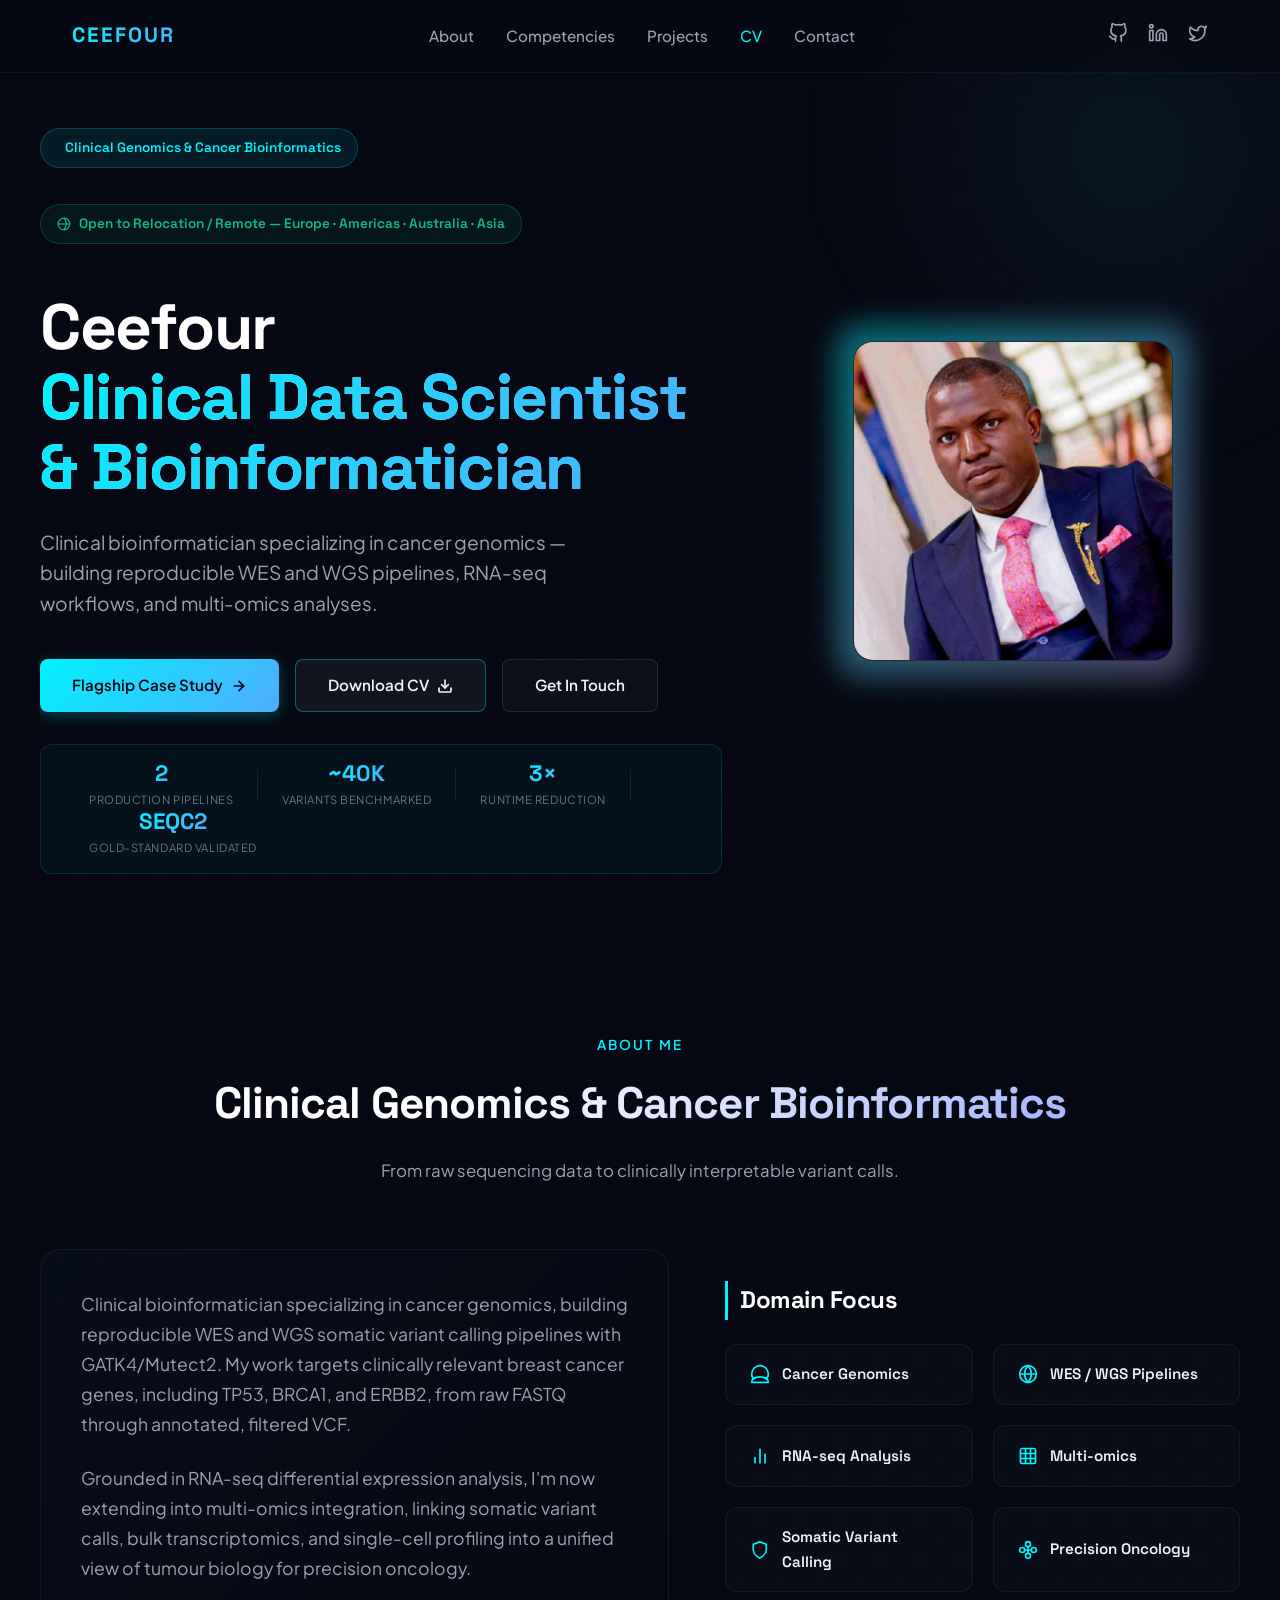
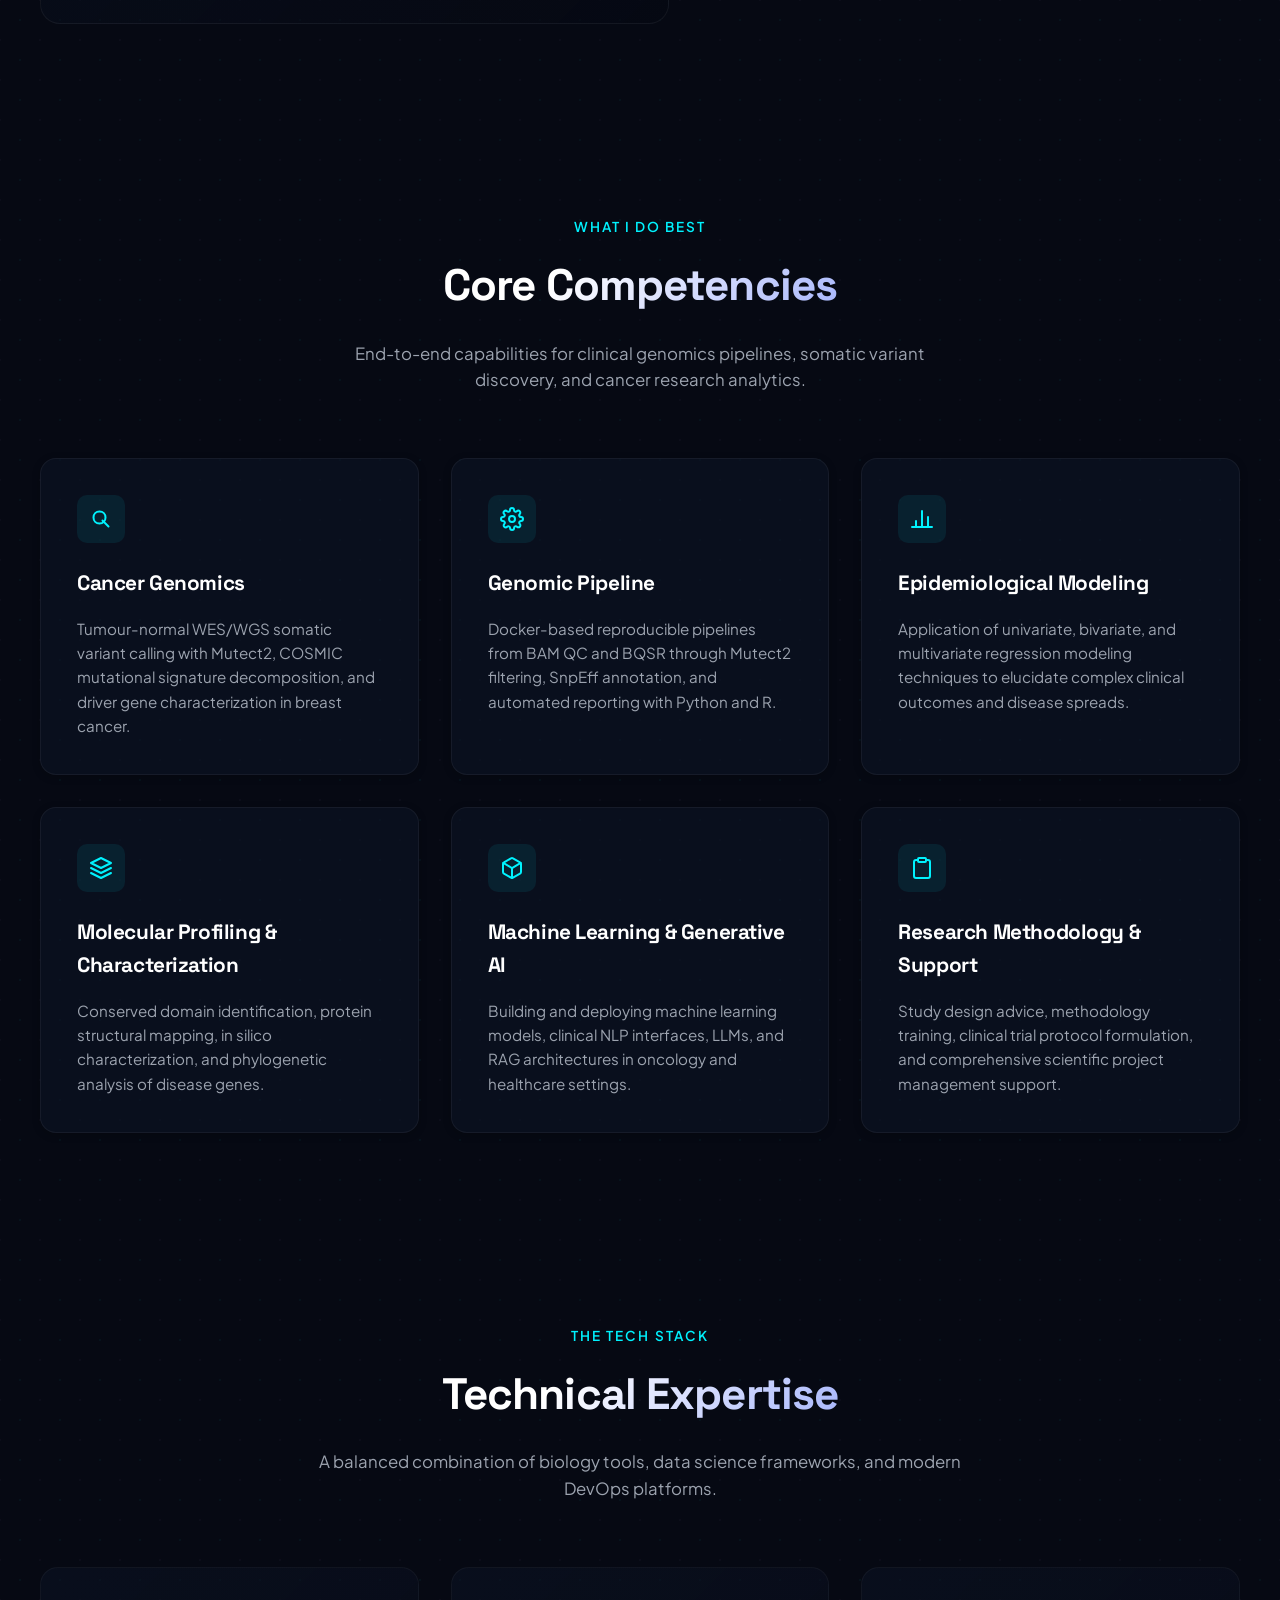
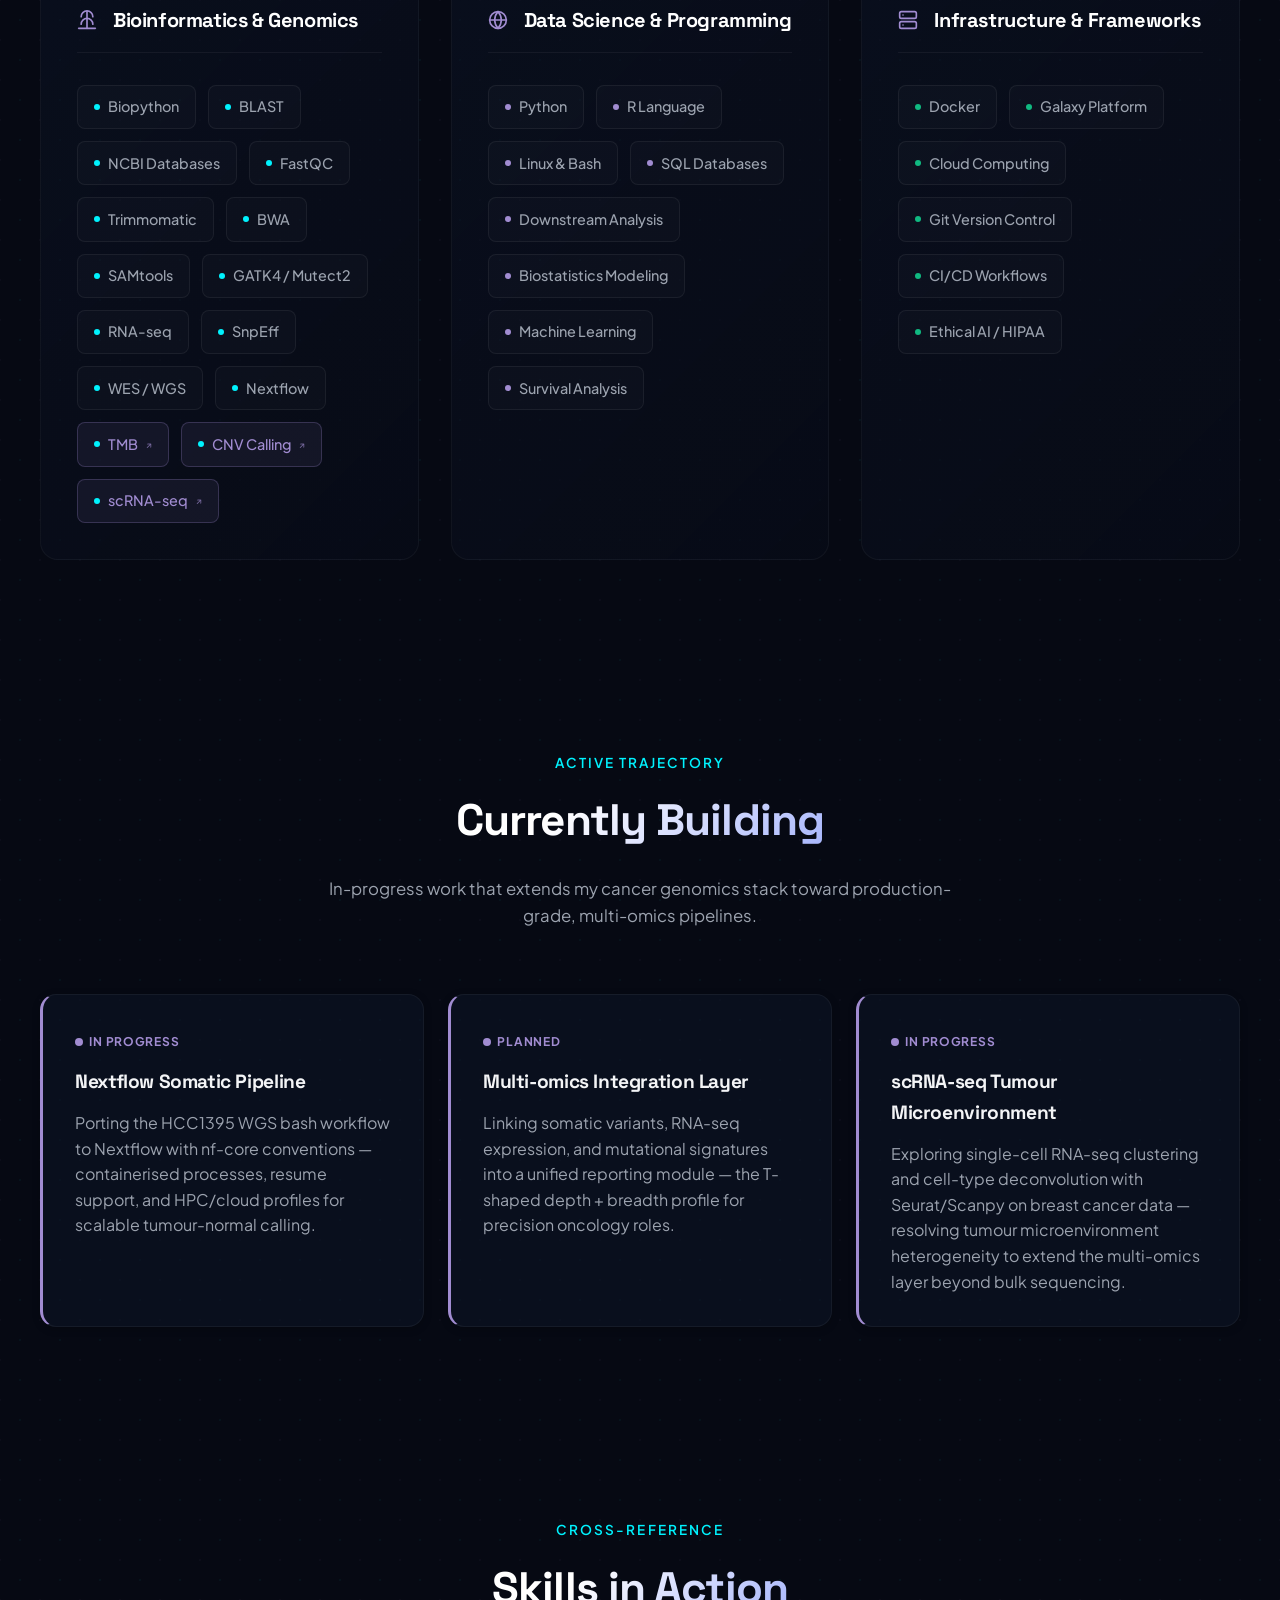
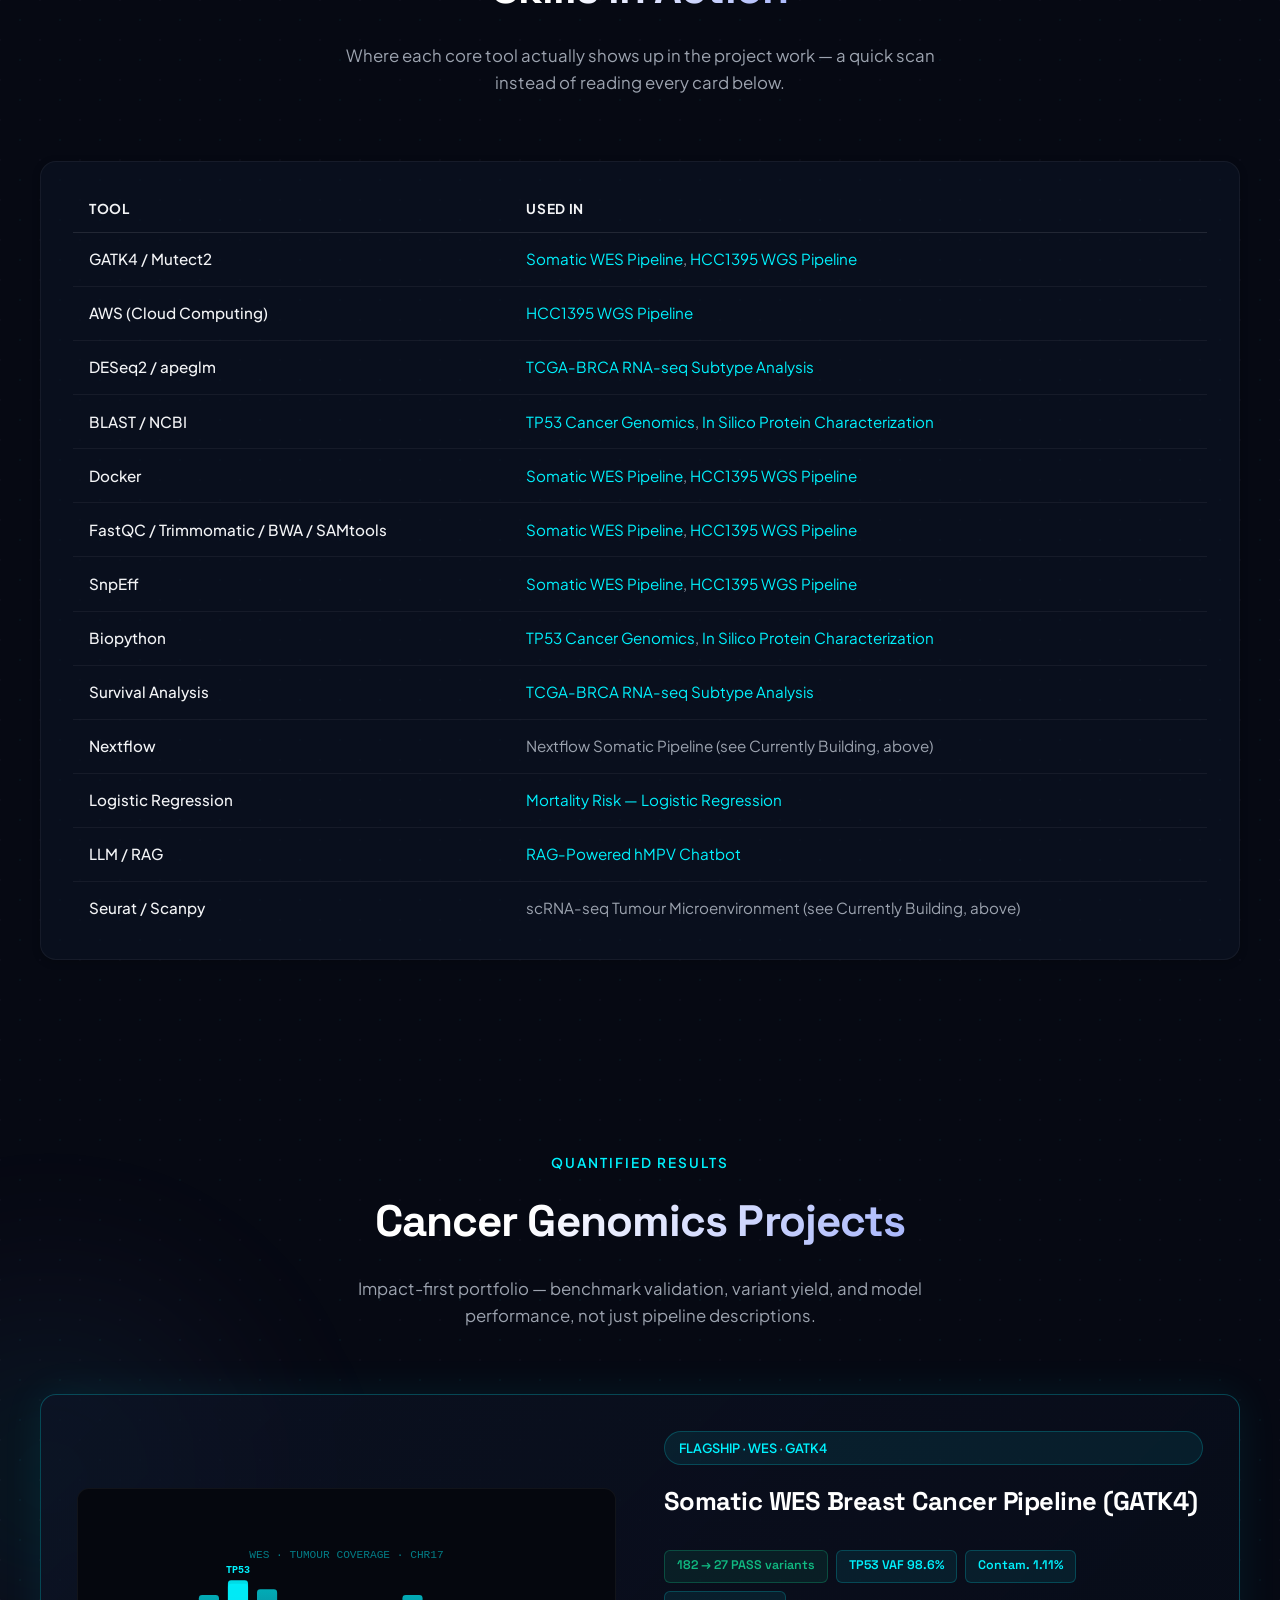
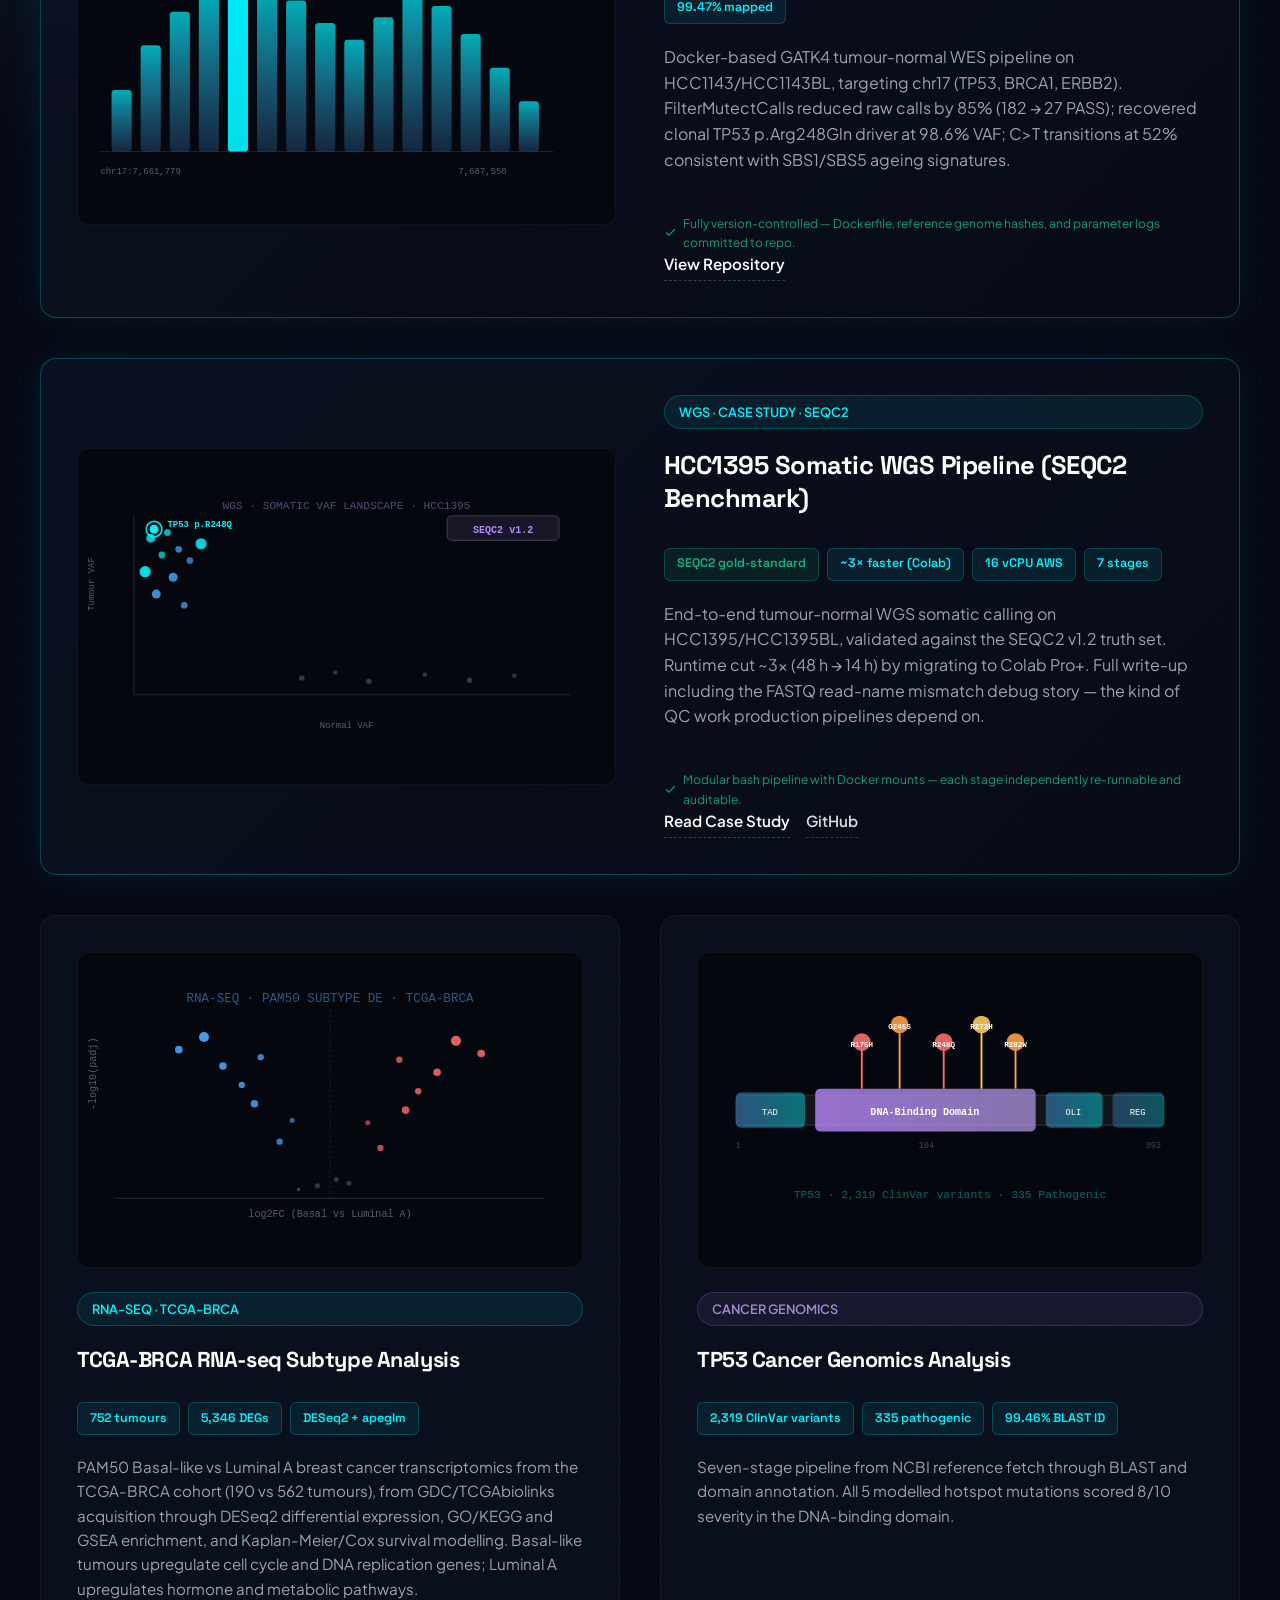
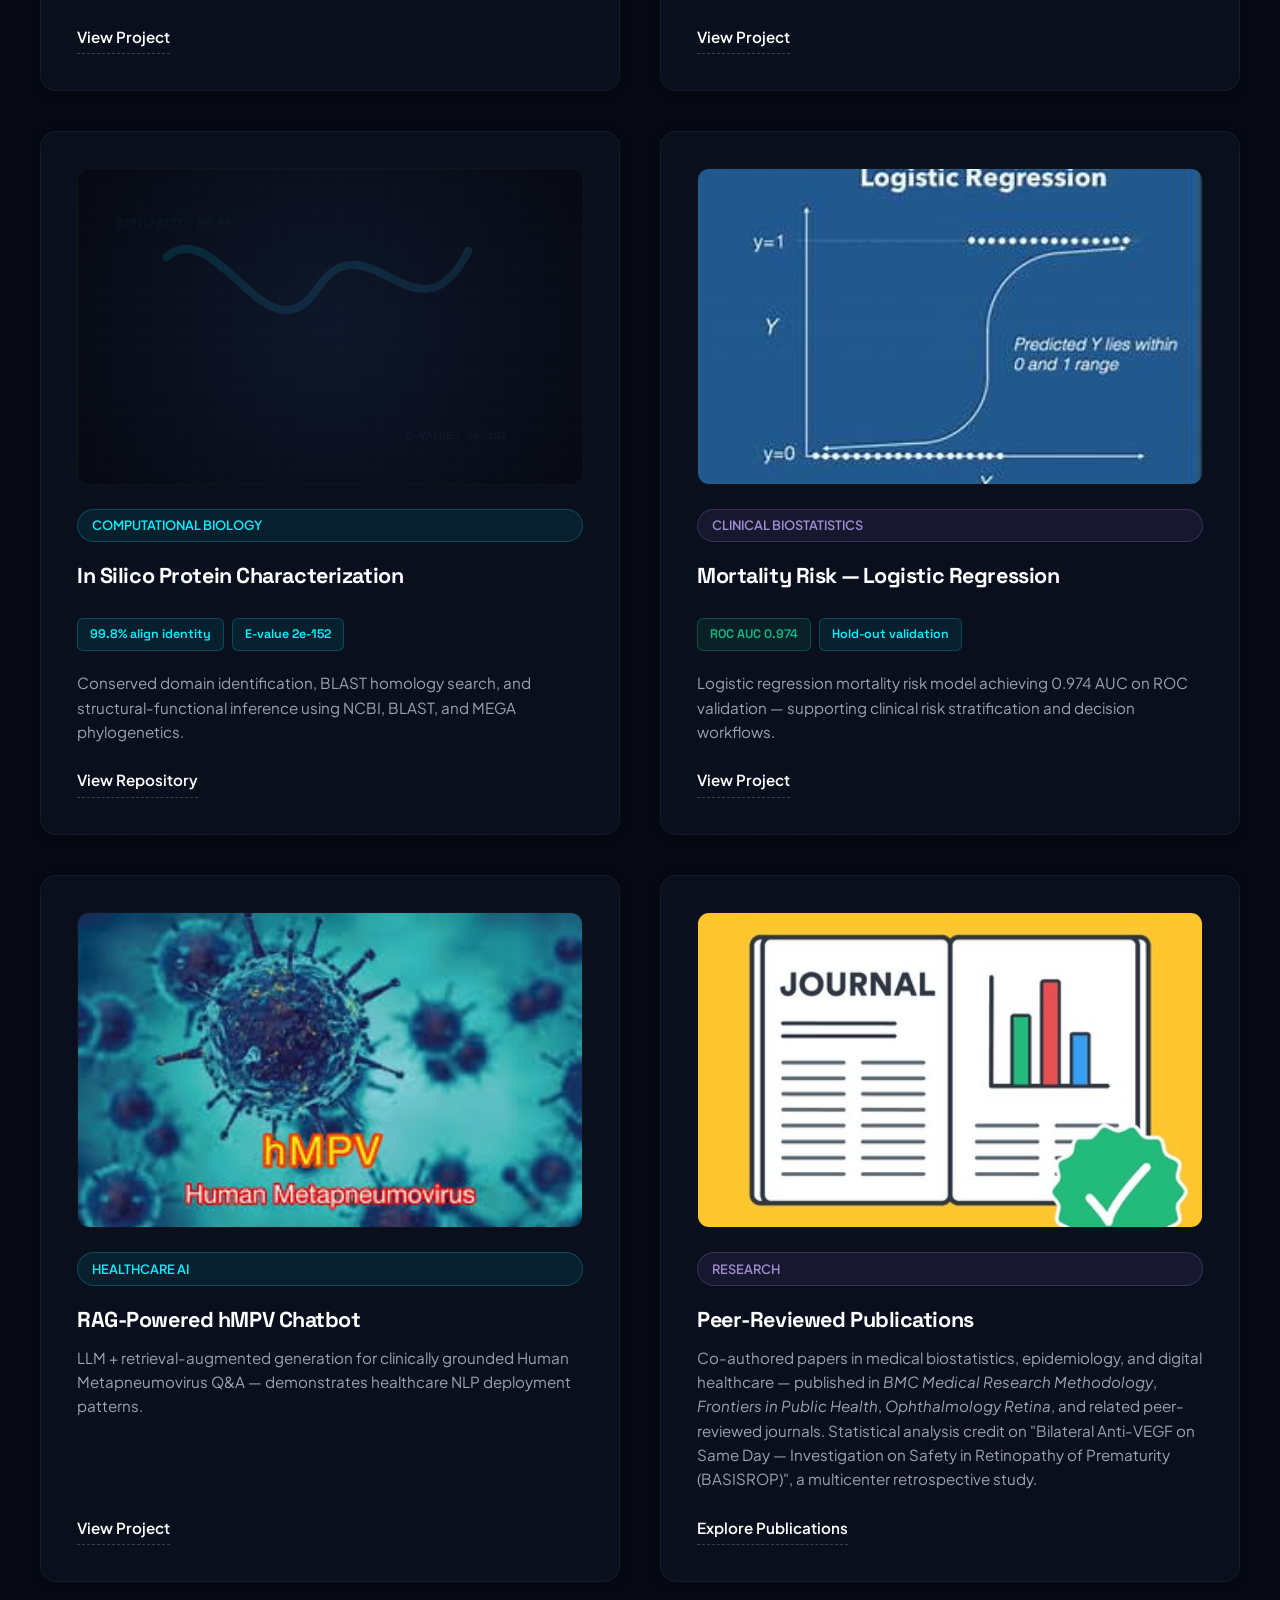
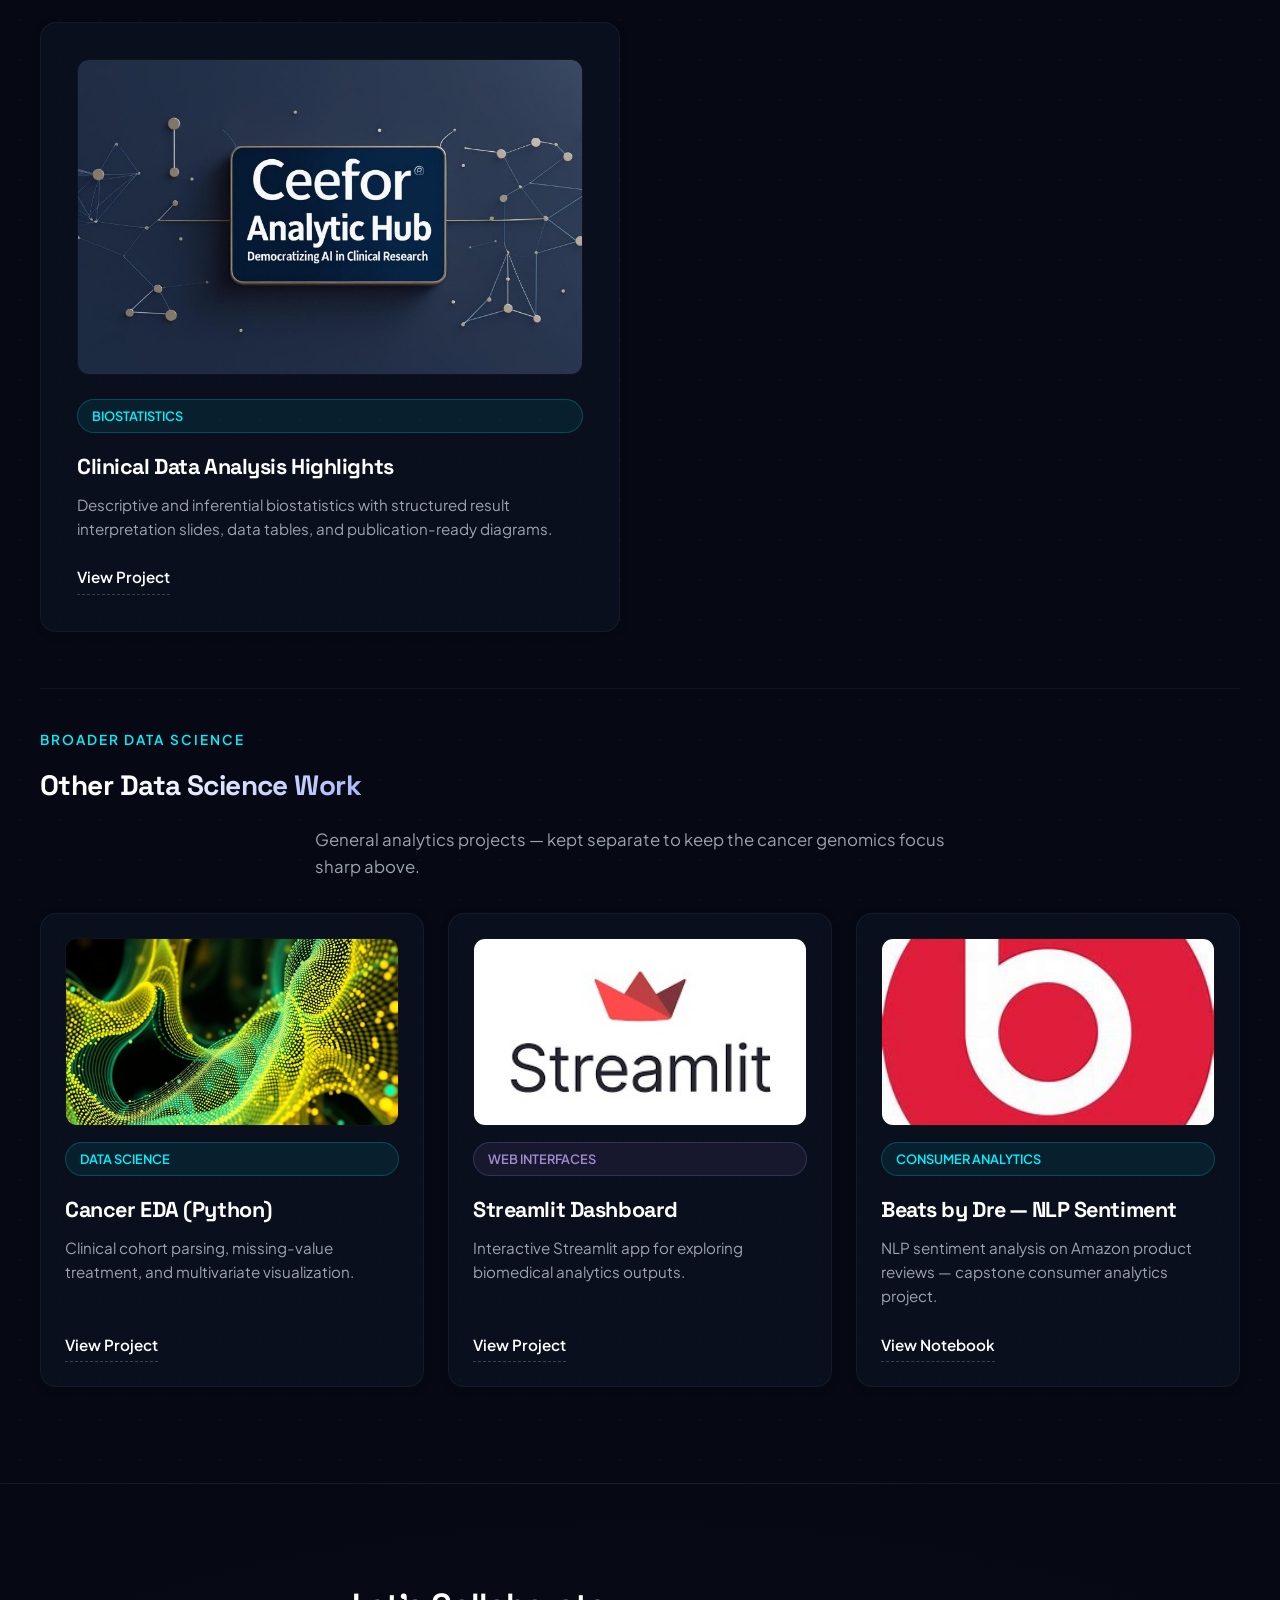
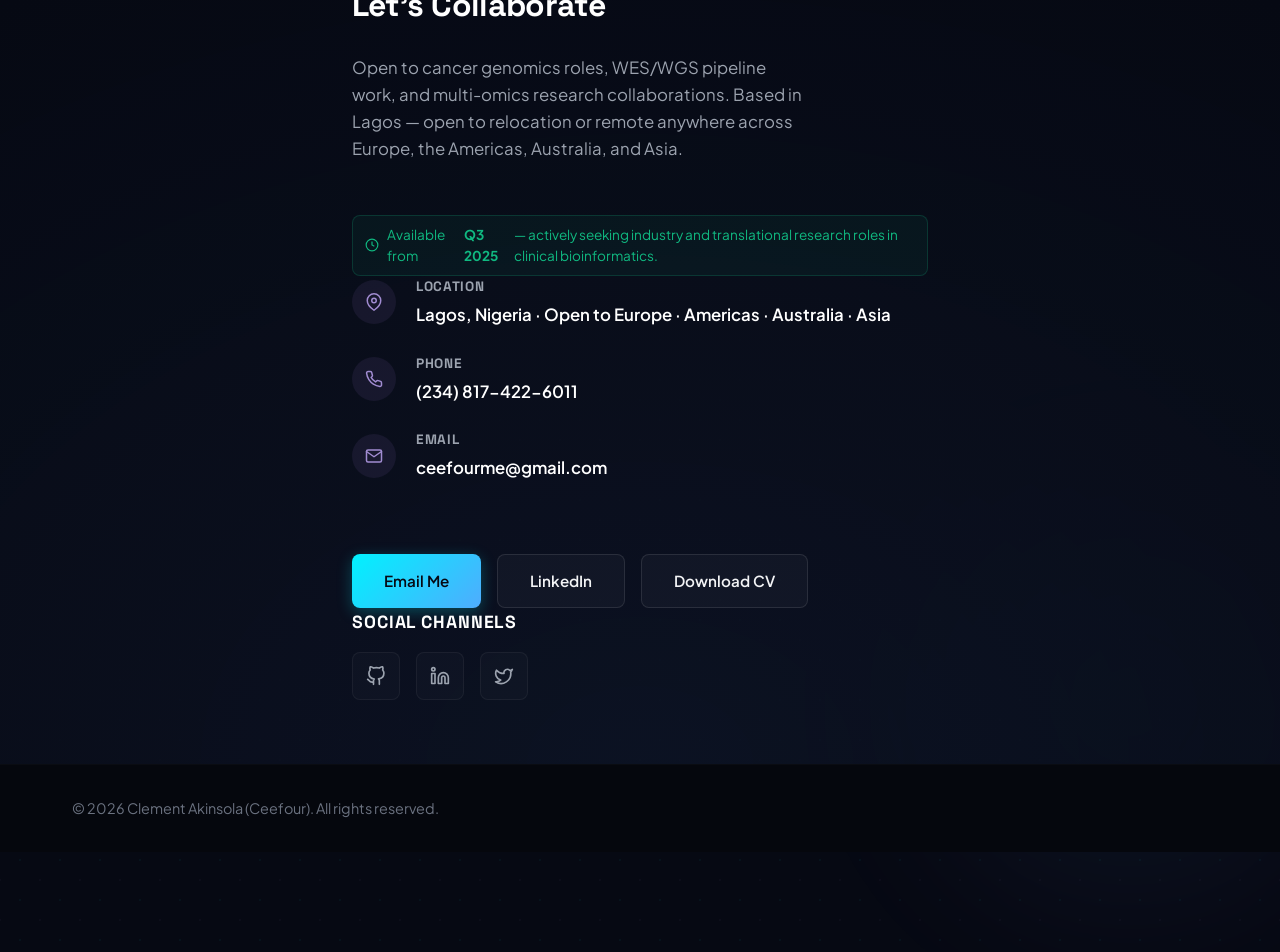
==== index.html @ 1be5f7c0 "Add TCGA-BRCA RNA-seq project, Skills in Action matrix, and refine About copy Adds the TCGA-BRCA RNA" ====
<!DOCTYPE html>
<html lang="en">

<head>
	<meta charset="utf-8" />
	<meta name="viewport" content="width=device-width, initial-scale=1.0" />
	<title>Ceefour | Clinical Data Scientist & Bioinformatician</title>
	
	<!-- SEO Best Practices -->
	<meta name="description" content="Portfolio of Ceefour, a Clinical Data Scientist and Bioinformatician specializing in cancer genomics. Reproducible WES/WGS somatic variant calling pipelines, RNA-seq analysis, and multi-omics integration for precision oncology research." />
	<meta name="keywords" content="Bioinformatics, Cancer Genomics, Clinical Genomics, WES, WGS, RNA-seq, Multi-omics, Somatic Variant Calling, GATK4, Mutect2, Breast Cancer, Precision Oncology, Python, R, Docker" />
	<meta name="author" content="Ceefour" />
	<meta name="robots" content="index, follow" />
	
	<!-- Stylesheets -->
	<link rel="stylesheet" href="assets/css/modern-theme.css" />
</head>

<body>
	<!-- Decorative Glowing Background Blobs -->
	<div class="glowing-blob blob-1" id="blob-decor-1"></div>
	<div class="glowing-blob blob-2" id="blob-decor-2"></div>
	<div class="glowing-blob blob-3" id="blob-decor-3"></div>

	<!-- Sticky Header & Nav -->
	<header id="main-header">
		<div class="container nav-container">
			<a href="#hero" class="logo-text" id="brand-logo">CEEFOUR</a>
			
			<nav>
				<ul class="nav-links" id="navigation-menu">
					<li><a href="#about" id="nav-link-about">About</a></li>
					<li><a href="#competencies" id="nav-link-competencies">Competencies</a></li>
					<li><a href="#projects" id="nav-link-projects">Projects</a></li>
					<li><a href="cv.html" class="nav-cv-link" id="nav-link-cv">CV</a></li>
					<li><a href="#contact" id="nav-link-contact">Contact</a></li>
				</ul>
			</nav>

			<div class="nav-socials" id="header-socials">
				<a href="https://github.com/Ceefour18" target="_blank" rel="noopener" aria-label="GitHub Profile" id="social-github-hdr">
					<svg width="20" height="20" viewBox="0 0 24 24" fill="none" stroke="currentColor" stroke-width="2" stroke-linecap="round" stroke-linejoin="round"><path d="M9 19c-5 1.5-5-2.5-7-3m14 6v-3.87a3.37 3.37 0 0 0-.94-2.61c3.14-.35 6.44-1.54 6.44-7A5.44 5.44 0 0 0 20 4.77 5.07 5.07 0 0 0 19.91 1S18.73.65 16 2.48a13.38 13.38 0 0 0-7 0C6.27.65 5.09 1 5.09 1A5.07 5.07 0 0 0 5 4.77a5.44 5.44 0 0 0-1.5 3.78c0 5.42 3.3 6.61 6.44 7A3.37 3.37 0 0 0 9 18.13V22"></path></svg>
				</a>
				<a href="https://www.linkedin.com/in/clement-akinsola/" target="_blank" rel="noopener" aria-label="LinkedIn Profile" id="social-linkedin-hdr">
					<svg width="20" height="20" viewBox="0 0 24 24" fill="none" stroke="currentColor" stroke-width="2" stroke-linecap="round" stroke-linejoin="round"><path d="M16 8a6 6 0 0 1 6 6v7h-4v-7a2 2 0 0 0-2-2 2 2 0 0 0-2 2v7h-4v-7a6 6 0 0 1 6-6z"></path><rect x="2" y="9" width="4" height="12"></rect><circle cx="4" cy="4" r="2"></circle></svg>
				</a>
				<a href="https://x.com/ceefourme" target="_blank" rel="noopener" aria-label="Twitter Profile" id="social-twitter-hdr">
					<svg width="20" height="20" viewBox="0 0 24 24" fill="none" stroke="currentColor" stroke-width="2" stroke-linecap="round" stroke-linejoin="round"><path d="M22 4s-.7 2.1-2 3.4c1.6 10-9.4 17.3-18 11.6 2.2.1 4.4-.6 6-2C3 15.5.5 9.6 3 5c2.2 2.6 5.6 4.1 9 4-.9-4.2 4-6.6 7-3.8 1.1 0 3-1.2 3-1.2z"></path></svg>
				</a>
			</div>
			
			<button class="mobile-nav-toggle" id="mobile-menu-btn" aria-label="Toggle Navigation Menu">
				<svg width="24" height="24" viewBox="0 0 24 24" fill="none" stroke="currentColor" stroke-width="2" stroke-linecap="round" stroke-linejoin="round"><line x1="3" y1="12" x2="21" y2="12"></line><line x1="3" y1="6" x2="21" y2="6"></line><line x1="3" y1="18" x2="21" y2="18"></line></svg>
			</button>
		</div>
	</header>

	<!-- Main Container -->
	<main>
		<!-- Hero Section -->
		<section id="hero" class="container">
			<div class="hero-wrapper">
				<div class="hero-content">
					<div class="hero-badges">
						<div class="hero-badge" id="hero-status-badge">
							<span class="pulse-dot"></span>
							Clinical Genomics &amp; Cancer Bioinformatics
						</div>
						<div class="hero-badge relocation-badge" id="hero-relocation-badge">
							<svg width="14" height="14" viewBox="0 0 24 24" fill="none" stroke="currentColor" stroke-width="2"><circle cx="12" cy="12" r="10"></circle><path d="M2 12h20"></path><path d="M12 2a15.3 15.3 0 0 1 4 10 15.3 15.3 0 0 1-4 10 15.3 15.3 15.3 0 0 1-4-10 15.3 15.3 0 0 1 4-10z"></path></svg>
							Open to Relocation / Remote — Europe · Americas · Australia · Asia
						</div>
					</div>
					<h1 class="hero-title" id="main-portfolio-title">
						Ceefour
						<span>Clinical Data Scientist & Bioinformatician</span>
					</h1>
					<p class="hero-desc" id="hero-tagline">
						Clinical bioinformatician specializing in cancer genomics — building reproducible WES and WGS pipelines, RNA-seq workflows, and multi-omics analyses.
					</p>
					<div class="hero-actions" id="hero-cta-buttons">
						<a href="case-study-hcc1395.html" class="btn btn-primary" id="btn-view-work">
							Flagship Case Study
							<svg width="16" height="16" viewBox="0 0 24 24" fill="none" stroke="currentColor" stroke-width="2.5" stroke-linecap="round" stroke-linejoin="round"><line x1="5" y1="12" x2="19" y2="12"></line><polyline points="12 5 19 12 12 19"></polyline></svg>
						</a>
						<a href="cv.html" class="btn btn-cv" id="btn-download-cv" target="_blank" rel="noopener">
							Download CV
							<svg width="16" height="16" viewBox="0 0 24 24" fill="none" stroke="currentColor" stroke-width="2.5" stroke-linecap="round" stroke-linejoin="round"><path d="M21 15v4a2 2 0 0 1-2 2H5a2 2 0 0 1-2-2v-4"></path><polyline points="7 10 12 15 17 10"></polyline><line x1="12" y1="15" x2="12" y2="3"></line></svg>
						</a>
						<a href="#contact" class="btn btn-secondary" id="btn-get-touch">Get In Touch</a>
					</div>

					<!-- Stats Bar -->
					<div class="hero-stats-bar" id="hero-stats-bar">
						<div class="hero-stat">
							<span class="hero-stat-value">2</span>
							<span class="hero-stat-label">Production Pipelines</span>
						</div>
						<div class="hero-stat-divider"></div>
						<div class="hero-stat">
							<span class="hero-stat-value">~40K</span>
							<span class="hero-stat-label">Variants Benchmarked</span>
						</div>
						<div class="hero-stat-divider"></div>
						<div class="hero-stat">
							<span class="hero-stat-value">3×</span>
							<span class="hero-stat-label">Runtime Reduction</span>
						</div>
						<div class="hero-stat-divider"></div>
						<div class="hero-stat">
							<span class="hero-stat-value">SEQC2</span>
							<span class="hero-stat-label">Gold-Standard Validated</span>
						</div>
					</div>
				</div>
				
				<div class="hero-visual" id="hero-avatar-area">
					<div class="profile-container">
						<div class="profile-glow" id="avatar-backdrop-glow"></div>
						<div class="profile-card" id="avatar-card">
							<!-- Profile image -->
							<img src="images/Image_2.jpg" alt="Ceefour Portrait" id="profile-img" onerror="this.src='data:image/svg+xml;utf8,<svg xmlns=\'http://www.w3.org/2000/svg\' viewBox=\'0 0 100 100\' fill=\'%230f172a\'><rect width=\'100\' height=\'100\'/><circle cx=\'50\' cy=\'40\' r=\'20\' fill=\'%2338bdf8\'/><path d=\'M20,80 Q50,55 80,80\' fill=\'%2338bdf8\'/></svg>'" />
						</div>
					</div>
				</div>
			</div>
		</section>

		<!-- About & Domain Focus Section -->
		<section id="about" class="section container">
			<div class="section-header" id="about-section-header">
				<span class="section-subtitle">About Me</span>
				<h2 class="section-title">Clinical Genomics & Cancer Bioinformatics</h2>
				<p class="section-desc">
					From raw sequencing data to clinically interpretable variant calls.
				</p>
			</div>
			
			<div class="about-grid" id="about-details-grid">
				<div class="narrative-box" id="narrative-card">
					<p>
						Clinical bioinformatician specializing in cancer genomics, building reproducible WES and WGS somatic variant calling pipelines with GATK4/Mutect2. My work targets clinically relevant breast cancer genes, including TP53, BRCA1, and ERBB2, from raw FASTQ through annotated, filtered VCF.
					</p>
					<p>
						Grounded in RNA-seq differential expression analysis, I'm now extending into multi-omics integration, linking somatic variant calls, bulk transcriptomics, and single-cell profiling into a unified view of tumour biology for precision oncology.
					</p>
				</div>
				
				<div class="focus-box" id="domain-focus-card">
					<h3>Domain Focus</h3>
					<div class="focus-grid" id="focus-capsules-grid">
						<div class="focus-tag" id="focus-tag-1">
							<svg viewBox="0 0 24 24" fill="none" stroke="currentColor" stroke-width="2" stroke-linecap="round" stroke-linejoin="round"><path d="M4.5 16.5c-1.5 1.26-2.5 3.19-2.5 5.5h20c0-2.31-1-4.24-2.5-5.5"></path><path d="M12 2C6.5 2 2 6.5 2 12c0 2.31.79 4.45 2.1 6.17C5.7 16.5 8.65 15.5 12 15.5s6.3.99 7.9 2.67C21.21 16.45 22 14.31 22 12c0-5.5-4.5-10-10-10z"></path></svg>
							<span>Cancer Genomics</span>
						</div>
						<div class="focus-tag" id="focus-tag-2">
							<svg viewBox="0 0 24 24" fill="none" stroke="currentColor" stroke-width="2" stroke-linecap="round" stroke-linejoin="round"><circle cx="12" cy="12" r="10"></circle><path d="M12 2a14.5 14.5 0 0 0 0 20 14.5 14.5 0 0 0 0-20"></path><path d="M2 12h20"></path></svg>
							<span>WES / WGS Pipelines</span>
						</div>
						<div class="focus-tag" id="focus-tag-3">
							<svg viewBox="0 0 24 24" fill="none" stroke="currentColor" stroke-width="2" stroke-linecap="round" stroke-linejoin="round"><line x1="18" y1="20" x2="18" y2="10"></line><line x1="12" y1="20" x2="12" y2="4"></line><line x1="6" y1="20" x2="6" y2="14"></line></svg>
							<span>RNA-seq Analysis</span>
						</div>
						<div class="focus-tag" id="focus-tag-4">
							<svg viewBox="0 0 24 24" fill="none" stroke="currentColor" stroke-width="2" stroke-linecap="round" stroke-linejoin="round"><rect x="3" y="3" width="18" height="18" rx="2" ry="2"></rect><line x1="9" y1="3" x2="9" y2="21"></line><line x1="15" y1="3" x2="15" y2="21"></line><line x1="3" y1="9" x2="21" y2="9"></line><line x1="3" y1="15" x2="21" y2="15"></line></svg>
							<span>Multi-omics</span>
						</div>
						<div class="focus-tag" id="focus-tag-5">
							<svg viewBox="0 0 24 24" fill="none" stroke="currentColor" stroke-width="2" stroke-linecap="round" stroke-linejoin="round"><path d="M12 22s8-4 8-10V5l-8-3-8 3v7c0 6 8 10 8 10z"></path></svg>
							<span>Somatic Variant Calling</span>
						</div>
						<div class="focus-tag" id="focus-tag-6">
							<svg viewBox="0 0 24 24" fill="none" stroke="currentColor" stroke-width="2" stroke-linecap="round" stroke-linejoin="round"><circle cx="12" cy="5" r="3"></circle><circle cx="12" cy="19" r="3"></circle><circle cx="5" cy="12" r="3"></circle><circle cx="19" cy="12" r="3"></circle><line x1="12" y1="8" x2="12" y2="16"></line><line x1="8" y1="12" x2="16" y2="12"></line></svg>
							<span>Precision Oncology</span>
						</div>
					</div>
				</div>
			</div>
		</section>

		<!-- Core Competencies Section -->
		<section id="competencies" class="section container">
			<div class="section-header" id="competencies-header">
				<span class="section-subtitle">What I Do Best</span>
				<h2 class="section-title">Core Competencies</h2>
				<p class="section-desc">
					End-to-end capabilities for clinical genomics pipelines, somatic variant discovery, and cancer research analytics.
				</p>
			</div>

			<div class="competencies-grid" id="competencies-cards-grid">
				<!-- Competency 1 -->
				<div class="glass-card" id="comp-card-1">
					<div class="comp-icon">
						<!-- Custom DNA/Genomics icon -->
						<svg width="24" height="24" viewBox="0 0 24 24" fill="none" stroke="currentColor" stroke-width="2" stroke-linecap="round" stroke-linejoin="round"><path d="M4.5 10.5C4.5 7 7 4.5 10.5 4.5S16.5 7 16.5 10.5 14 16.5 10.5 16.5 4.5 14 4.5 10.5z"></path><path d="M13.5 13.5L19.5 19.5"></path></svg>
					</div>
					<h3 class="comp-title">Cancer Genomics</h3>
					<p class="comp-desc">Tumour-normal WES/WGS somatic variant calling with Mutect2, COSMIC mutational signature decomposition, and driver gene characterization in breast cancer.</p>
				</div>

				<!-- Competency 2 -->
				<div class="glass-card" id="comp-card-2">
					<div class="comp-icon">
						<!-- Pipeline Gears icon -->
						<svg width="24" height="24" viewBox="0 0 24 24" fill="none" stroke="currentColor" stroke-width="2" stroke-linecap="round" stroke-linejoin="round"><circle cx="12" cy="12" r="3"></circle><path d="M19.4 15a1.65 1.65 0 0 0 .33 1.82l.06.06a2 2 0 1 1-2.83 2.83l-.06-.06a1.65 1.65 0 0 0-1.82-.33 1.65 1.65 0 0 0-1 1.51V21a2 2 0 0 1-4 0v-.09A1.65 1.65 0 0 0 9 19.4a1.65 1.65 0 0 0-1.82.33l-.06.06a2 2 0 1 1-2.83-2.83l.06-.06a1.65 1.65 0 0 0 .33-1.82 1.65 1.65 0 0 0-1.51-1H3a2 2 0 0 1 0-4h.09A1.65 1.65 0 0 0 4.6 9a1.65 1.65 0 0 0-.33-1.82l-.06-.06a2 2 0 1 1 2.83-2.83l.06.06a1.65 1.65 0 0 0 1.82.33H9a1.65 1.65 0 0 0 1-1.51V3a2 2 0 0 1 4 0v.09a1.65 1.65 0 0 0 1 1.51 1.65 1.65 0 0 0 1.82-.33l.06-.06a2 2 0 1 1 2.83 2.83l-.06.06a1.65 1.65 0 0 0-.33 1.82V9a1.65 1.65 0 0 0 1.51 1H21a2 2 0 0 1 0 4h-.09a1.65 1.65 0 0 0-1.51 1z"></path></svg>
					</div>
					<h3 class="comp-title">Genomic Pipeline</h3>
					<p class="comp-desc">Docker-based reproducible pipelines from BAM QC and BQSR through Mutect2 filtering, SnpEff annotation, and automated reporting with Python and R.</p>
				</div>

				<!-- Competency 3 -->
				<div class="glass-card" id="comp-card-3">
					<div class="comp-icon">
						<!-- Trend Chart icon -->
						<svg width="24" height="24" viewBox="0 0 24 24" fill="none" stroke="currentColor" stroke-width="2" stroke-linecap="round" stroke-linejoin="round"><line x1="18" y1="20" x2="18" y2="10"></line><line x1="12" y1="20" x2="12" y2="4"></line><line x1="6" y1="20" x2="6" y2="14"></line><line x1="2" y1="20" x2="22" y2="20"></line></svg>
					</div>
					<h3 class="comp-title">Epidemiological Modeling</h3>
					<p class="comp-desc">Application of univariate, bivariate, and multivariate regression modeling techniques to elucidate complex clinical outcomes and disease spreads.</p>
				</div>

				<!-- Competency 4 -->
				<div class="glass-card" id="comp-card-4">
					<div class="comp-icon">
						<!-- Protein helix icon -->
						<svg width="24" height="24" viewBox="0 0 24 24" fill="none" stroke="currentColor" stroke-width="2" stroke-linecap="round" stroke-linejoin="round"><path d="M12 2L2 7l10 5 10-5-10-5z"></path><path d="M2 17l10 5 10-5"></path><path d="M2 12l10 5 10-5"></path></svg>
					</div>
					<h3 class="comp-title">Molecular Profiling & Characterization</h3>
					<p class="comp-desc">Conserved domain identification, protein structural mapping, in silico characterization, and phylogenetic analysis of disease genes.</p>
				</div>

				<!-- Competency 5 -->
				<div class="glass-card" id="comp-card-5">
					<div class="comp-icon">
						<!-- AI Brain icon -->
						<svg width="24" height="24" viewBox="0 0 24 24" fill="none" stroke="currentColor" stroke-width="2" stroke-linecap="round" stroke-linejoin="round"><path d="M21 16V8a2 2 0 0 0-1-1.73l-7-4a2 2 0 0 0-2 0l-7 4A2 2 0 0 0 3 8v8a2 2 0 0 0 1 1.73l7 4a2 2 0 0 0 2 0l7-4A2 2 0 0 0 21 16z"></path><polyline points="3.27 6.96 12 12.01 20.73 6.96"></polyline><line x1="12" y1="22.08" x2="12" y2="12"></line></svg>
					</div>
					<h3 class="comp-title">Machine Learning & Generative AI</h3>
					<p class="comp-desc">Building and deploying machine learning models, clinical NLP interfaces, LLMs, and RAG architectures in oncology and healthcare settings.</p>
				</div>

				<!-- Competency 6 -->
				<div class="glass-card" id="comp-card-6">
					<div class="comp-icon">
						<!-- Clipboard Checklist icon -->
						<svg width="24" height="24" viewBox="0 0 24 24" fill="none" stroke="currentColor" stroke-width="2" stroke-linecap="round" stroke-linejoin="round"><path d="M16 4h2a2 2 0 0 1 2 2v14a2 2 0 0 1-2 2H6a2 2 0 0 1-2-2V6a2 2 0 0 1 2-2h2"></path><rect x="8" y="2" width="8" height="4" rx="1" ry="1"></rect></svg>
					</div>
					<h3 class="comp-title">Research Methodology & Support</h3>
					<p class="comp-desc">Study design advice, methodology training, clinical trial protocol formulation, and comprehensive scientific project management support.</p>
				</div>
			</div>
		</section>

		<!-- Technical Expertise Dashboard -->
		<section id="expertise" class="section container">
			<div class="section-header" id="expertise-header">
				<span class="section-subtitle">The Tech Stack</span>
				<h2 class="section-title">Technical Expertise</h2>
				<p class="section-desc">
					A balanced combination of biology tools, data science frameworks, and modern DevOps platforms.
				</p>
			</div>

			<div class="expertise-dashboard" id="tech-dashboard-grid">
				<!-- Panel 1: Bioinformatics -->
				<div class="exp-panel" id="panel-bioinformatics">
					<div class="panel-header">
						<span class="panel-icon">
							<svg width="20" height="20" viewBox="0 0 24 24" fill="none" stroke="currentColor" stroke-width="2" stroke-linecap="round" stroke-linejoin="round"><path d="M2 22h20"></path><path d="M12 2v20"></path><path d="M19 17a7 7 0 0 0-14 0"></path><path d="M19 8a7 7 0 0 0-14 0"></path></svg>
						</span>
						<h3 class="panel-title">Bioinformatics & Genomics</h3>
					</div>
					<div class="skills-badge-container" id="badges-bioinformatics">
						<span class="skill-badge" id="skill-biopython">Biopython</span>
						<span class="skill-badge" id="skill-blast">BLAST</span>
						<span class="skill-badge" id="skill-ncbi">NCBI Databases</span>
						<span class="skill-badge" id="skill-fastqc">FastQC</span>
						<span class="skill-badge" id="skill-trimmomatic">Trimmomatic</span>
						<span class="skill-badge" id="skill-bwa">BWA</span>
						<span class="skill-badge" id="skill-samtools">SAMtools</span>
						<span class="skill-badge" id="skill-gatk">GATK4 / Mutect2</span>
						<span class="skill-badge" id="skill-rnaseq">RNA-seq</span>
						<span class="skill-badge" id="skill-snpeff">SnpEff</span>
						<span class="skill-badge" id="skill-wes">WES / WGS</span>
						<span class="skill-badge" id="skill-nextflow">Nextflow</span>
						<span class="skill-badge learning-badge" id="skill-tmb">TMB</span>
						<span class="skill-badge learning-badge" id="skill-cnv">CNV Calling</span>
						<span class="skill-badge learning-badge" id="skill-scrnaseq">scRNA-seq</span>
					</div>
				</div>

				<!-- Panel 2: Data Science & Stats -->
				<div class="exp-panel" id="panel-datascience">
					<div class="panel-header">
						<span class="panel-icon">
							<svg width="20" height="20" viewBox="0 0 24 24" fill="none" stroke="currentColor" stroke-width="2" stroke-linecap="round" stroke-linejoin="round"><circle cx="12" cy="12" r="10"></circle><line x1="2" y1="12" x2="22" y2="12"></line><path d="M12 2a15.3 15.3 0 0 1 4 10 15.3 15.3 0 0 1-4 10 15.3 15.3 0 0 1-4-10 15.3 15.3 0 0 1 4-10z"></path></svg>
						</span>
						<h3 class="panel-title">Data Science & Programming</h3>
					</div>
					<div class="skills-badge-container" id="badges-datascience">
						<span class="skill-badge" id="skill-python">Python</span>
						<span class="skill-badge" id="skill-r">R Language</span>
						<span class="skill-badge" id="skill-bash">Linux & Bash</span>
						<span class="skill-badge" id="skill-sql">SQL Databases</span>
						<span class="skill-badge" id="skill-downstream">Downstream Analysis</span>
						<span class="skill-badge" id="skill-modeling">Biostatistics Modeling</span>
						<span class="skill-badge" id="skill-ml">Machine Learning</span>
						<span class="skill-badge" id="skill-survival">Survival Analysis</span>
					</div>
				</div>

				<!-- Panel 3: Infrastructure & Platforms -->
				<div class="exp-panel" id="panel-infrastructure">
					<div class="panel-header">
						<span class="panel-icon">
							<svg width="20" height="20" viewBox="0 0 24 24" fill="none" stroke="currentColor" stroke-width="2" stroke-linecap="round" stroke-linejoin="round"><rect x="2" y="2" width="20" height="8" rx="2" ry="2"></rect><rect x="2" y="14" width="20" height="8" rx="2" ry="2"></rect><line x1="6" y1="6" x2="6.01" y2="6"></line><line x1="6" y1="18" x2="6.01" y2="18"></line></svg>
						</span>
						<h3 class="panel-title">Infrastructure & Frameworks</h3>
					</div>
					<div class="skills-badge-container" id="badges-infrastructure">
						<span class="skill-badge" id="skill-docker">Docker</span>
						<span class="skill-badge" id="skill-galaxy">Galaxy Platform</span>
						<span class="skill-badge" id="skill-cloud">Cloud Computing</span>
						<span class="skill-badge" id="skill-git">Git Version Control</span>
						<span class="skill-badge" id="skill-pipelines">CI/CD Workflows</span>
						<span class="skill-badge" id="skill-ethics">Ethical AI / HIPAA</span>
					</div>
				</div>
			</div>
		</section>

		<!-- Currently Building Section -->
		<section id="building" class="section container">
			<div class="section-header">
				<span class="section-subtitle">Active Trajectory</span>
				<h2 class="section-title">Currently Building</h2>
				<p class="section-desc">
					In-progress work that extends my cancer genomics stack toward production-grade, multi-omics pipelines.
				</p>
			</div>
			<div class="building-grid">
				<div class="glass-card building-card">
					<div class="building-status"><span class="pulse-dot"></span> In Progress</div>
					<h3>Nextflow Somatic Pipeline</h3>
					<p>Porting the HCC1395 WGS bash workflow to Nextflow with nf-core conventions — containerised processes, resume support, and HPC/cloud profiles for scalable tumour-normal calling.</p>
				</div>
				<div class="glass-card building-card">
					<div class="building-status"><span class="pulse-dot"></span> Planned</div>
					<h3>Multi-omics Integration Layer</h3>
					<p>Linking somatic variants, RNA-seq expression, and mutational signatures into a unified reporting module — the T-shaped depth + breadth profile for precision oncology roles.</p>
				</div>
				<div class="glass-card building-card">
					<div class="building-status"><span class="pulse-dot"></span> In Progress</div>
					<h3>scRNA-seq Tumour Microenvironment</h3>
					<p>Exploring single-cell RNA-seq clustering and cell-type deconvolution with Seurat/Scanpy on breast cancer data — resolving tumour microenvironment heterogeneity to extend the multi-omics layer beyond bulk sequencing.</p>
				</div>
			</div>
		</section>

		<!-- Skills in Action Matrix -->
		<section id="skills-in-action" class="section container">
			<div class="section-header">
				<span class="section-subtitle">Cross-Reference</span>
				<h2 class="section-title">Skills in Action</h2>
				<p class="section-desc">
					Where each core tool actually shows up in the project work — a quick scan instead of reading every card below.
				</p>
			</div>
			<div class="glass-card skills-matrix-card">
				<table class="skills-matrix">
					<thead>
						<tr>
							<th>Tool</th>
							<th>Used In</th>
						</tr>
					</thead>
					<tbody>
						<tr>
							<td>GATK4 / Mutect2</td>
							<td><a href="#project-flagship-wes">Somatic WES Pipeline</a>, <a href="#project-hcc1395-wgs">HCC1395 WGS Pipeline</a></td>
						</tr>
						<tr>
							<td>AWS (Cloud Computing)</td>
							<td><a href="#project-hcc1395-wgs">HCC1395 WGS Pipeline</a></td>
						</tr>
						<tr>
							<td>DESeq2 / apeglm</td>
							<td><a href="#project-tcga-brca-rnaseq">TCGA-BRCA RNA-seq Subtype Analysis</a></td>
						</tr>
						<tr>
							<td>BLAST / NCBI</td>
							<td><a href="#project-tp53">TP53 Cancer Genomics</a>, <a href="#project-silico">In Silico Protein Characterization</a></td>
						</tr>
						<tr>
							<td>Docker</td>
							<td><a href="#project-flagship-wes">Somatic WES Pipeline</a>, <a href="#project-hcc1395-wgs">HCC1395 WGS Pipeline</a></td>
						</tr>
						<tr>
							<td>FastQC / Trimmomatic / BWA / SAMtools</td>
							<td><a href="#project-flagship-wes">Somatic WES Pipeline</a>, <a href="#project-hcc1395-wgs">HCC1395 WGS Pipeline</a></td>
						</tr>
						<tr>
							<td>SnpEff</td>
							<td><a href="#project-flagship-wes">Somatic WES Pipeline</a>, <a href="#project-hcc1395-wgs">HCC1395 WGS Pipeline</a></td>
						</tr>
						<tr>
							<td>Biopython</td>
							<td><a href="#project-tp53">TP53 Cancer Genomics</a>, <a href="#project-silico">In Silico Protein Characterization</a></td>
						</tr>
						<tr>
							<td>Survival Analysis</td>
							<td><a href="#project-tcga-brca-rnaseq">TCGA-BRCA RNA-seq Subtype Analysis</a></td>
						</tr>
						<tr>
							<td>Nextflow</td>
							<td>Nextflow Somatic Pipeline (see Currently Building, above)</td>
						</tr>
						<tr>
							<td>Logistic Regression</td>
							<td><a href="#project-mortality-prediction">Mortality Risk — Logistic Regression</a></td>
						</tr>
						<tr>
							<td>LLM / RAG</td>
							<td><a href="#project-hmpv-chatbot">RAG-Powered hMPV Chatbot</a></td>
						</tr>
						<tr>
							<td>Seurat / Scanpy</td>
							<td>scRNA-seq Tumour Microenvironment (see Currently Building, above)</td>
						</tr>
					</tbody>
				</table>
			</div>
		</section>

		<!-- Projects Showcase Section -->
		<section id="projects" class="section container">
			<div class="section-header" id="projects-header">
				<span class="section-subtitle">Quantified Results</span>
				<h2 class="section-title">Cancer Genomics Projects</h2>
				<p class="section-desc">
					Impact-first portfolio — benchmark validation, variant yield, and model performance, not just pipeline descriptions.
				</p>
			</div>

			<div class="projects-grid" id="projects-showcase-grid">

				<!-- FLAGSHIP: WES GATK4 -->
				<article class="glass-card featured-project" id="project-flagship-wes">
					<div class="project-visual">
						<!-- WES: exome capture bait coverage illustration -->
						<svg viewBox="0 0 480 220" xmlns="http://www.w3.org/2000/svg" style="width:100%;height:100%;display:block;">
							<defs>
								<linearGradient id="wes-grad" x1="0%" y1="0%" x2="100%" y2="0%"><stop offset="0%" stop-color="#00f2fe" stop-opacity="0.9"/><stop offset="100%" stop-color="#4facfe" stop-opacity="0.9"/></linearGradient>
								<linearGradient id="wes-bar" x1="0%" y1="0%" x2="0%" y2="100%"><stop offset="0%" stop-color="#00f2fe" stop-opacity="0.7"/><stop offset="100%" stop-color="#4facfe" stop-opacity="0.2"/></linearGradient>
							</defs>
							<!-- Coverage bars -->
							<rect x="30" y="140" width="18" height="55" rx="3" fill="url(#wes-bar)"/>
							<rect x="56" y="100" width="18" height="95" rx="3" fill="url(#wes-bar)"/>
							<rect x="82" y="70" width="18" height="125" rx="3" fill="url(#wes-bar)"/>
							<rect x="108" y="55" width="18" height="140" rx="3" fill="url(#wes-bar)"/>
							<rect x="134" y="45" width="18" height="150" rx="3" fill="url(#wes-bar)"/>
							<rect x="160" y="50" width="18" height="145" rx="3" fill="url(#wes-bar)"/>
							<rect x="186" y="60" width="18" height="135" rx="3" fill="url(#wes-bar)"/>
							<rect x="212" y="80" width="18" height="115" rx="3" fill="url(#wes-bar)"/>
							<rect x="238" y="95" width="18" height="100" rx="3" fill="url(#wes-bar)"/>
							<rect x="264" y="75" width="18" height="120" rx="3" fill="url(#wes-bar)"/>
							<rect x="290" y="55" width="18" height="140" rx="3" fill="url(#wes-bar)"/>
							<rect x="316" y="65" width="18" height="130" rx="3" fill="url(#wes-bar)"/>
							<rect x="342" y="90" width="18" height="105" rx="3" fill="url(#wes-bar)"/>
							<rect x="368" y="120" width="18" height="75" rx="3" fill="url(#wes-bar)"/>
							<rect x="394" y="150" width="18" height="45" rx="3" fill="url(#wes-bar)"/>
							<!-- Highlight bar (TP53 locus) -->
							<rect x="134" y="42" width="18" height="153" rx="3" fill="#00f2fe" opacity="0.9"/>
							<text x="143" y="35" text-anchor="middle" fill="#00f2fe" font-family="monospace" font-size="9" font-weight="bold">TP53</text>
							<!-- Baseline -->
							<line x1="20" y1="195" x2="425" y2="195" stroke="rgba(255,255,255,0.1)" stroke-width="1"/>
							<!-- Labels -->
							<text x="20" y="215" fill="rgba(255,255,255,0.35)" font-family="monospace" font-size="8">chr17:7,661,779</text>
							<text x="340" y="215" fill="rgba(255,255,255,0.35)" font-family="monospace" font-size="8">7,687,550</text>
							<text x="240" y="22" text-anchor="middle" fill="rgba(0,242,254,0.5)" font-family="monospace" font-size="10">WES · TUMOUR COVERAGE · CHR17</text>
						</svg>
					</div>
					<div class="project-content">
						<span class="project-tag">Flagship · WES · GATK4</span>
						<h3 class="project-title">
							<a href="https://github.com/Ceefour18/somatic-wes-breast-cancer-gatk4" target="_blank" rel="noopener">Somatic WES Breast Cancer Pipeline (GATK4)</a>
						</h3>
						<div class="project-metrics">
							<span class="metric-chip highlight">182 → 27 PASS variants</span>
							<span class="metric-chip">TP53 VAF 98.6%</span>
							<span class="metric-chip">Contam. 1.11%</span>
							<span class="metric-chip">99.47% mapped</span>
						</div>
						<p class="project-desc">
							Docker-based GATK4 tumour-normal WES pipeline on HCC1143/HCC1143BL, targeting chr17 (TP53, BRCA1, ERBB2). FilterMutectCalls reduced raw calls by 85% (182 → 27 PASS); recovered clonal TP53 p.Arg248Gln driver at 98.6% VAF; C&gt;T transitions at 52% consistent with SBS1/SBS5 ageing signatures.
						</p>
						<p class="project-repro">
							<svg width="13" height="13" viewBox="0 0 24 24" fill="none" stroke="currentColor" stroke-width="2"><polyline points="20 6 9 17 4 12"></polyline></svg>
							Fully version-controlled — Dockerfile, reference genome hashes, and parameter logs committed to repo.
						</p>
						<div class="project-footer">
							<a href="https://github.com/Ceefour18/somatic-wes-breast-cancer-gatk4" class="project-link" target="_blank" rel="noopener">View Repository</a>
						</div>
					</div>
				</article>

				<!-- FEATURED: HCC1395 WGS Case Study -->
				<article class="glass-card featured-project" id="project-hcc1395-wgs">
					<div class="project-visual">
						<!-- WGS: tumour-normal VAF scatter / SEQC2 benchmark illustration -->
						<svg viewBox="0 0 480 220" xmlns="http://www.w3.org/2000/svg" style="width:100%;height:100%;display:block;">
							<defs>
								<linearGradient id="wgs-grad" x1="0%" y1="0%" x2="100%" y2="100%"><stop offset="0%" stop-color="#b887fc" stop-opacity="0.9"/><stop offset="100%" stop-color="#4facfe" stop-opacity="0.9"/></linearGradient>
							</defs>
							<!-- Axes -->
							<line x1="50" y1="180" x2="440" y2="180" stroke="rgba(255,255,255,0.12)" stroke-width="1"/>
							<line x1="50" y1="20" x2="50" y2="180" stroke="rgba(255,255,255,0.12)" stroke-width="1"/>
							<!-- Axis labels -->
							<text x="240" y="210" text-anchor="middle" fill="rgba(255,255,255,0.35)" font-family="monospace" font-size="8">Normal VAF</text>
							<text x="14" y="105" fill="rgba(255,255,255,0.35)" font-family="monospace" font-size="8" transform="rotate(-90,14,105)">Tumour VAF</text>
							<!-- Scatter dots — somatic variants (high tumour, low normal) -->
							<circle cx="65" cy="40" r="4" fill="#00f2fe" opacity="0.8"/>
							<circle cx="75" cy="55" r="3" fill="#00f2fe" opacity="0.7"/>
							<circle cx="60" cy="70" r="5" fill="#00f2fe" opacity="0.9"/>
							<circle cx="80" cy="35" r="3" fill="#00f2fe" opacity="0.75"/>
							<circle cx="70" cy="90" r="4" fill="#4facfe" opacity="0.8"/>
							<circle cx="90" cy="50" r="3" fill="#4facfe" opacity="0.7"/>
							<circle cx="85" cy="75" r="4" fill="#4facfe" opacity="0.8"/>
							<circle cx="100" cy="60" r="3" fill="#4facfe" opacity="0.65"/>
							<circle cx="110" cy="45" r="5" fill="#00f2fe" opacity="0.85"/>
							<circle cx="95" cy="100" r="3" fill="#4facfe" opacity="0.7"/>
							<!-- TP53 highlighted dot -->
							<circle cx="68" cy="32" r="7" fill="none" stroke="#00f2fe" stroke-width="1.5" opacity="0.9"/>
							<circle cx="68" cy="32" r="4" fill="#00f2fe" opacity="1"/>
							<text x="80" y="30" fill="#00f2fe" font-family="monospace" font-size="8" font-weight="bold">TP53 p.R248Q</text>
							<!-- Germline noise cluster (low tumour, low normal) -->
							<circle cx="200" cy="165" r="2.5" fill="rgba(255,255,255,0.2)"/>
							<circle cx="230" cy="160" r="2" fill="rgba(255,255,255,0.2)"/>
							<circle cx="260" cy="168" r="2.5" fill="rgba(255,255,255,0.2)"/>
							<circle cx="310" cy="162" r="2" fill="rgba(255,255,255,0.2)"/>
							<circle cx="350" cy="167" r="2.5" fill="rgba(255,255,255,0.2)"/>
							<circle cx="390" cy="163" r="2" fill="rgba(255,255,255,0.2)"/>
							<!-- SEQC2 label -->
							<rect x="330" y="20" width="100" height="22" rx="4" fill="rgba(161,140,209,0.12)" stroke="rgba(161,140,209,0.3)" stroke-width="1"/>
							<text x="380" y="35" text-anchor="middle" fill="#b887fc" font-family="monospace" font-size="9" font-weight="bold">SEQC2 v1.2</text>
							<text x="240" y="14" text-anchor="middle" fill="rgba(161,140,209,0.5)" font-family="monospace" font-size="10">WGS · SOMATIC VAF LANDSCAPE · HCC1395</text>
						</svg>
					</div>
					<div class="project-content">
						<span class="project-tag">WGS · Case Study · SEQC2</span>
						<h3 class="project-title">
							<a href="case-study-hcc1395.html">HCC1395 Somatic WGS Pipeline (SEQC2 Benchmark)</a>
						</h3>
						<div class="project-metrics">
							<span class="metric-chip highlight">SEQC2 gold-standard</span>
							<span class="metric-chip">~3× faster (Colab)</span>
							<span class="metric-chip">16 vCPU AWS</span>
							<span class="metric-chip">7 stages</span>
						</div>
						<p class="project-desc">
							End-to-end tumour-normal WGS somatic calling on HCC1395/HCC1395BL, validated against the SEQC2 v1.2 truth set. Runtime cut ~3× (48 h → 14 h) by migrating to Colab Pro+. Full write-up including the FASTQ read-name mismatch debug story — the kind of QC work production pipelines depend on.
						</p>
						<p class="project-repro">
							<svg width="13" height="13" viewBox="0 0 24 24" fill="none" stroke="currentColor" stroke-width="2"><polyline points="20 6 9 17 4 12"></polyline></svg>
							Modular bash pipeline with Docker mounts — each stage independently re-runnable and auditable.
						</p>
						<div class="project-footer">
							<a href="case-study-hcc1395.html" class="project-link">Read Case Study</a>
							<a href="https://github.com/Ceefour18/Breast_cancer_WGS" class="project-link project-link-secondary" target="_blank" rel="noopener">GitHub</a>
						</div>
					</div>
				</article>

				<!-- TCGA-BRCA RNA-seq -->
				<article class="glass-card project-card" id="project-tcga-brca-rnaseq">
					<div class="project-visual">
						<!-- Volcano plot: Basal-like vs Luminal A differential expression -->
						<svg viewBox="0 0 400 200" xmlns="http://www.w3.org/2000/svg" style="width:100%;height:100%;display:block;">
							<!-- Axes -->
							<line x1="30" y1="170" x2="370" y2="170" stroke="rgba(255,255,255,0.12)" stroke-width="1"/>
							<line x1="200" y1="20" x2="200" y2="170" stroke="rgba(255,255,255,0.08)" stroke-width="1" stroke-dasharray="2,2"/>
							<text x="200" y="185" text-anchor="middle" fill="rgba(255,255,255,0.35)" font-family="monospace" font-size="8">log2FC (Basal vs Luminal A)</text>
							<text x="14" y="100" fill="rgba(255,255,255,0.35)" font-family="monospace" font-size="8" transform="rotate(-90,14,100)">-log10(padj)</text>
							<!-- Up in Basal-like (right, red) -->
							<circle cx="240" cy="130" r="2.5" fill="#ff6b6b" opacity="0.7"/>
							<circle cx="260" cy="100" r="3" fill="#ff6b6b" opacity="0.8"/>
							<circle cx="285" cy="70" r="3" fill="#ff6b6b" opacity="0.85"/>
							<circle cx="255" cy="60" r="2.5" fill="#ff6b6b" opacity="0.75"/>
							<circle cx="300" cy="45" r="4" fill="#ff6b6b" opacity="0.9"/>
							<circle cx="230" cy="110" r="2" fill="#ff6b6b" opacity="0.6"/>
							<circle cx="270" cy="85" r="2.5" fill="#ff6b6b" opacity="0.8"/>
							<circle cx="320" cy="55" r="3" fill="#ff6b6b" opacity="0.85"/>
							<!-- Up in Luminal A (left, blue) -->
							<circle cx="160" cy="125" r="2.5" fill="#4facfe" opacity="0.7"/>
							<circle cx="140" cy="95" r="3" fill="#4facfe" opacity="0.8"/>
							<circle cx="115" cy="65" r="3" fill="#4facfe" opacity="0.85"/>
							<circle cx="145" cy="58" r="2.5" fill="#4facfe" opacity="0.75"/>
							<circle cx="100" cy="42" r="4" fill="#4facfe" opacity="0.9"/>
							<circle cx="170" cy="108" r="2" fill="#4facfe" opacity="0.6"/>
							<circle cx="130" cy="80" r="2.5" fill="#4facfe" opacity="0.8"/>
							<circle cx="80" cy="52" r="3" fill="#4facfe" opacity="0.85"/>
							<!-- Non-significant noise cluster -->
							<circle cx="190" cy="160" r="2" fill="rgba(255,255,255,0.2)"/>
							<circle cx="205" cy="155" r="2" fill="rgba(255,255,255,0.2)"/>
							<circle cx="175" cy="163" r="1.5" fill="rgba(255,255,255,0.2)"/>
							<circle cx="215" cy="158" r="2" fill="rgba(255,255,255,0.2)"/>
							<text x="200" y="14" text-anchor="middle" fill="rgba(79,172,254,0.5)" font-family="monospace" font-size="10">RNA-SEQ · PAM50 SUBTYPE DE · TCGA-BRCA</text>
						</svg>
					</div>
					<span class="project-tag">RNA-seq · TCGA-BRCA</span>
					<h3 class="project-title">
						<a href="https://github.com/Ceefour18/tcga-brca-rnaseq" target="_blank" rel="noopener">TCGA-BRCA RNA-seq Subtype Analysis</a>
					</h3>
					<div class="project-metrics">
						<span class="metric-chip">752 tumours</span>
						<span class="metric-chip">5,346 DEGs</span>
						<span class="metric-chip">DESeq2 + apeglm</span>
					</div>
					<p class="project-desc">
						PAM50 Basal-like vs Luminal A breast cancer transcriptomics from the TCGA-BRCA cohort (190 vs 562 tumours), from GDC/TCGAbiolinks acquisition through DESeq2 differential expression, GO/KEGG and GSEA enrichment, and Kaplan-Meier/Cox survival modelling. Basal-like tumours upregulate cell cycle and DNA replication genes; Luminal A upregulates hormone and metabolic pathways.
					</p>
					<div class="project-footer">
						<a href="https://github.com/Ceefour18/tcga-brca-rnaseq" class="project-link" target="_blank" rel="noopener">View Project</a>
					</div>
				</article>

				<!-- TP53 Genomics -->
				<article class="glass-card project-card" id="project-tp53">
					<div class="project-visual">
						<!-- TP53: protein domain map with hotspot mutations -->
						<svg viewBox="0 0 400 200" xmlns="http://www.w3.org/2000/svg" style="width:100%;height:100%;display:block;">
							<defs>
								<linearGradient id="tp53-dom" x1="0%" y1="0%" x2="100%" y2="0%"><stop offset="0%" stop-color="#4facfe" stop-opacity="0.6"/><stop offset="100%" stop-color="#00f2fe" stop-opacity="0.6"/></linearGradient>
								<linearGradient id="tp53-dbd" x1="0%" y1="0%" x2="100%" y2="0%"><stop offset="0%" stop-color="#b887fc" stop-opacity="0.8"/><stop offset="100%" stop-color="#a18cd1" stop-opacity="0.8"/></linearGradient>
							</defs>
							<!-- Protein backbone -->
							<rect x="30" y="88" width="340" height="24" rx="4" fill="rgba(255,255,255,0.05)" stroke="rgba(255,255,255,0.1)" stroke-width="1"/>
							<!-- Domains -->
							<rect x="30" y="86" width="55" height="28" rx="4" fill="url(#tp53-dom)" opacity="0.7"/>
							<text x="57" y="104" text-anchor="middle" fill="white" font-family="monospace" font-size="7">TAD</text>
							<rect x="93" y="83" width="175" height="34" rx="4" fill="url(#tp53-dbd)"/>
							<text x="180" y="104" text-anchor="middle" fill="white" font-family="monospace" font-size="8" font-weight="bold">DNA-Binding Domain</text>
							<rect x="276" y="86" width="45" height="28" rx="4" fill="url(#tp53-dom)" opacity="0.7"/>
							<text x="298" y="104" text-anchor="middle" fill="white" font-family="monospace" font-size="7">OLI</text>
							<rect x="329" y="86" width="41" height="28" rx="4" fill="url(#tp53-dom)" opacity="0.5"/>
							<text x="349" y="104" text-anchor="middle" fill="white" font-family="monospace" font-size="7">REG</text>
							<!-- Hotspot lollipops -->
							<line x1="130" y1="83" x2="130" y2="52" stroke="#ff6b6b" stroke-width="1.5"/>
							<circle cx="130" cy="46" r="7" fill="#ff6b6b" opacity="0.9"/>
							<text x="130" y="50" text-anchor="middle" fill="white" font-family="monospace" font-size="6" font-weight="bold">R175H</text>
							<line x1="160" y1="83" x2="160" y2="38" stroke="#ff9f43" stroke-width="1.5"/>
							<circle cx="160" cy="32" r="7" fill="#ff9f43" opacity="0.9"/>
							<text x="160" y="36" text-anchor="middle" fill="white" font-family="monospace" font-size="6" font-weight="bold">G245S</text>
							<line x1="195" y1="83" x2="195" y2="52" stroke="#ff6b6b" stroke-width="1.5"/>
							<circle cx="195" cy="46" r="7" fill="#ff6b6b" opacity="0.9"/>
							<text x="195" y="50" text-anchor="middle" fill="white" font-family="monospace" font-size="6" font-weight="bold">R248Q</text>
							<line x1="225" y1="83" x2="225" y2="38" stroke="#feca57" stroke-width="1.5"/>
							<circle cx="225" cy="32" r="7" fill="#feca57" opacity="0.9"/>
							<text x="225" y="36" text-anchor="middle" fill="white" font-family="monospace" font-size="6" font-weight="bold">R273H</text>
							<line x1="252" y1="83" x2="252" y2="52" stroke="#ff9f43" stroke-width="1.5"/>
							<circle cx="252" cy="46" r="7" fill="#ff9f43" opacity="0.9"/>
							<text x="252" y="50" text-anchor="middle" fill="white" font-family="monospace" font-size="6" font-weight="bold">R282W</text>
							<!-- Amino acid scale -->
							<text x="30" y="130" fill="rgba(255,255,255,0.25)" font-family="monospace" font-size="7">1</text>
							<text x="175" y="130" fill="rgba(255,255,255,0.25)" font-family="monospace" font-size="7">194</text>
							<text x="355" y="130" fill="rgba(255,255,255,0.25)" font-family="monospace" font-size="7">393</text>
							<text x="200" y="170" text-anchor="middle" fill="rgba(0,242,254,0.4)" font-family="monospace" font-size="9">TP53 · 2,319 ClinVar variants · 335 Pathogenic</text>
						</svg>
					</div>
					<span class="project-tag">Cancer Genomics</span>
					<h3 class="project-title">
						<a href="https://github.com/Ceefour18/tp53-cancer-genomics" target="_blank" rel="noopener">TP53 Cancer Genomics Analysis</a>
					</h3>
					<div class="project-metrics">
						<span class="metric-chip">2,319 ClinVar variants</span>
						<span class="metric-chip">335 pathogenic</span>
						<span class="metric-chip">99.46% BLAST ID</span>
					</div>
					<p class="project-desc">
						Seven-stage pipeline from NCBI reference fetch through BLAST and domain annotation. All 5 modelled hotspot mutations scored 8/10 severity in the DNA-binding domain.
					</p>
					<div class="project-footer">
						<a href="https://github.com/Ceefour18/tp53-cancer-genomics" class="project-link" target="_blank" rel="noopener">View Project</a>
					</div>
				</article>

				<!-- In Silico Protein -->
				<article class="glass-card project-card" id="project-silico">
					<div class="project-visual">
						<div class="protein-svg-container">
							<svg viewBox="0 0 400 250" class="dna-helix-bg" xmlns="http://www.w3.org/2000/svg">
							  <defs>
								<linearGradient id="grad-cyan" x1="0%" y1="0%" x2="100%" y2="100%"><stop offset="0%" stop-color="#00f2fe" stop-opacity="0.8"/><stop offset="100%" stop-color="#4facfe" stop-opacity="0.8"/></linearGradient>
								<linearGradient id="grad-violet" x1="0%" y1="0%" x2="100%" y2="100%"><stop offset="0%" stop-color="#b887fc" stop-opacity="0.8"/><stop offset="100%" stop-color="#a18cd1" stop-opacity="0.8"/></linearGradient>
							  </defs>
							  <path d="M 70,70 C 110,35 150,155 190,95 C 230,35 270,145 310,65" fill="none" stroke="url(#grad-cyan)" stroke-width="6.5" stroke-linecap="round"/>
							  <text x="30" y="45" fill="rgba(0, 242, 254, 0.45)" font-family="monospace" font-size="9">SIMILARITY: 99.8%</text>
							  <text x="260" y="215" fill="rgba(161, 140, 209, 0.55)" font-family="monospace" font-size="9">E-VALUE: 2e-152</text>
							</svg>
						</div>
					</div>
					<span class="project-tag">Computational Biology</span>
					<h3 class="project-title">
						<a href="https://github.com/Ceefour18/In_Silico_Characterization_protein" target="_blank" rel="noopener">In Silico Protein Characterization</a>
					</h3>
					<div class="project-metrics">
						<span class="metric-chip">99.8% align identity</span>
						<span class="metric-chip">E-value 2e-152</span>
					</div>
					<p class="project-desc">
						Conserved domain identification, BLAST homology search, and structural-functional inference using NCBI, BLAST, and MEGA phylogenetics.
					</p>
					<div class="project-footer">
						<a href="https://github.com/Ceefour18/In_Silico_Characterization_protein" class="project-link" target="_blank" rel="noopener">View Repository</a>
					</div>
				</article>

				<!-- Mortality prediction -->
				<article class="glass-card project-card" id="project-mortality-prediction">
					<div class="project-visual">
						<img src="images/Logistic.jpeg" alt="Logistic regression ROC curve" onerror="this.style.display='none'" />
					</div>
					<span class="project-tag">Clinical Biostatistics</span>
					<h3 class="project-title">
						<a href="https://github.com/Ceefour18/Predicting-mortality-using-logistic-regression" target="_blank" rel="noopener">Mortality Risk — Logistic Regression</a>
					</h3>
					<div class="project-metrics">
						<span class="metric-chip highlight">ROC AUC 0.974</span>
						<span class="metric-chip">Hold-out validation</span>
					</div>
					<p class="project-desc">
						Logistic regression mortality risk model achieving 0.974 AUC on ROC validation — supporting clinical risk stratification and decision workflows.
					</p>
					<div class="project-footer">
						<a href="https://github.com/Ceefour18/Predicting-mortality-using-logistic-regression" class="project-link" target="_blank" rel="noopener">View Project</a>
					</div>
				</article>

				<!-- hMPV Chatbot -->
				<article class="glass-card project-card" id="project-hmpv-chatbot">
					<div class="project-visual">
						<img src="images/hmpv.jpeg" alt="hMPV RAG chatbot" onerror="this.style.display='none'" />
					</div>
					<span class="project-tag">Healthcare AI</span>
					<h3 class="project-title">
						<a href="https://github.com/Ceefour18/HMPV" target="_blank" rel="noopener">RAG-Powered hMPV Chatbot</a>
					</h3>
					<p class="project-desc">
						LLM + retrieval-augmented generation for clinically grounded Human Metapneumovirus Q&amp;A — demonstrates healthcare NLP deployment patterns.
					</p>
					<div class="project-footer">
						<a href="https://github.com/Ceefour18/HMPV" class="project-link" target="_blank" rel="noopener">View Project</a>
					</div>
				</article>

				<!-- Publications -->
				<article class="glass-card project-card" id="project-publications">
					<div class="project-visual">
						<img src="images/journals.jpg" alt="Peer-reviewed publications" onerror="this.style.display='none'" />
					</div>
					<span class="project-tag">Research</span>
					<h3 class="project-title">
						<a href="https://github.com/Ceefour18/Peer-reviewed-Publication" target="_blank" rel="noopener">Peer-Reviewed Publications</a>
					</h3>
					<p class="project-desc">
						Co-authored papers in medical biostatistics, epidemiology, and digital healthcare — published in <em>BMC Medical Research Methodology</em>, <em>Frontiers in Public Health</em>, <em>Ophthalmology Retina</em>, and related peer-reviewed journals. Statistical analysis credit on "Bilateral Anti-VEGF on Same Day — Investigation on Safety in Retinopathy of Prematurity (BASISROP)", a multicenter retrospective study.
					</p>
					<div class="project-footer">
						<a href="https://github.com/Ceefour18/Peer-reviewed-Publication" class="project-link" target="_blank" rel="noopener">Explore Publications</a>
					</div>
				</article>

				<!-- Clinical analysis highlights -->
				<article class="glass-card project-card" id="project-analysis-highlights">
					<div class="project-visual">
						<img src="images/presentation.jpg" alt="Clinical biostatistics" onerror="this.style.display='none'" />
					</div>
					<span class="project-tag">Biostatistics</span>
					<h3 class="project-title">
						<a href="https://github.com/Ceefour18/Analysis-Highlight" target="_blank" rel="noopener">Clinical Data Analysis Highlights</a>
					</h3>
					<p class="project-desc">
						Descriptive and inferential biostatistics with structured result interpretation slides, data tables, and publication-ready diagrams.
					</p>
					<div class="project-footer">
						<a href="https://github.com/Ceefour18/Analysis-Highlight" class="project-link" target="_blank" rel="noopener">View Project</a>
					</div>
				</article>

			</div>

			<!-- Other Data Science Work -->
			<div class="projects-subsection" id="other-projects">
				<div class="section-header">
					<span class="section-subtitle">Broader Data Science</span>
					<h2 class="section-title">Other Data Science Work</h2>
					<p class="section-desc">General analytics projects — kept separate to keep the cancer genomics focus sharp above.</p>
				</div>
				<div class="other-projects-grid">
					<article class="glass-card project-card" id="project-cancer-eda">
						<div class="project-visual">
							<img src="images/explore2.jpeg" alt="Cancer EDA" onerror="this.style.display='none'" />
						</div>
						<span class="project-tag">Data Science</span>
						<h3 class="project-title">
							<a href="https://github.com/Ceefour18/Cancer_Exploratory" target="_blank" rel="noopener">Cancer EDA (Python)</a>
						</h3>
						<p class="project-desc">Clinical cohort parsing, missing-value treatment, and multivariate visualization.</p>
						<div class="project-footer">
							<a href="https://github.com/Ceefour18/Cancer_Exploratory" class="project-link" target="_blank" rel="noopener">View Project</a>
						</div>
					</article>
					<article class="glass-card project-card" id="project-streamlit-app">
						<div class="project-visual">
							<img src="images/streamlit.jpg" alt="Streamlit dashboard" onerror="this.style.display='none'" />
						</div>
						<span class="project-tag">Web Interfaces</span>
						<h3 class="project-title">
							<a href="https://github.com/Ceefour18/Streamlitapp" target="_blank" rel="noopener">Streamlit Dashboard</a>
						</h3>
						<p class="project-desc">Interactive Streamlit app for exploring biomedical analytics outputs.</p>
						<div class="project-footer">
							<a href="https://github.com/Ceefour18/Streamlitapp" class="project-link" target="_blank" rel="noopener">View Project</a>
						</div>
					</article>
					<article class="glass-card project-card" id="project-consumer-insights">
						<div class="project-visual">
							<img src="images/Image12.jpg" alt="Consumer insights NLP" onerror="this.style.display='none'" />
						</div>
						<span class="project-tag">Consumer Analytics</span>
						<h3 class="project-title">
							<a href="https://github.com/Ceefour18/Beats-by-Dre-Consumer-Insights" target="_blank" rel="noopener">Beats by Dre — NLP Sentiment</a>
						</h3>
						<p class="project-desc">NLP sentiment analysis on Amazon product reviews — capstone consumer analytics project.</p>
						<div class="project-footer">
							<a href="https://github.com/Ceefour18/Beats-by-Dre-Consumer-Insights" class="project-link" target="_blank" rel="noopener">View Notebook</a>
						</div>
					</article>
				</div>
			</div>
		</section>

		<!-- Contact Section -->
		<section id="contact" class="section">
			<div class="container contact-wrapper single-column">
				<div class="contact-info" id="contact-details-box">
					<h2 class="contact-title" id="contact-hdr-text">Let's Collaborate</h2>
					<p class="contact-text" id="contact-intro-p">
						Open to cancer genomics roles, WES/WGS pipeline work, and multi-omics research collaborations. Based in Lagos — open to relocation or remote anywhere across Europe, the Americas, Australia, and Asia.
					</p>
					<p class="contact-availability" id="contact-availability">
						<svg width="14" height="14" viewBox="0 0 24 24" fill="none" stroke="currentColor" stroke-width="2"><circle cx="12" cy="12" r="10"></circle><polyline points="12 6 12 12 16 14"></polyline></svg>
						Available from <strong>Q3 2025</strong> — actively seeking industry and translational research roles in clinical bioinformatics.
					</p>
					
					<div class="contact-methods" id="contact-methods-group">
						<div class="contact-item" id="contact-item-address">
							<div class="contact-icon">
								<svg width="18" height="18" viewBox="0 0 24 24" fill="none" stroke="currentColor" stroke-width="2" stroke-linecap="round" stroke-linejoin="round"><path d="M21 10c0 7-9 13-9 13s-9-6-9-13a9 9 0 0 1 18 0z"></path><circle cx="12" cy="10" r="3"></circle></svg>
							</div>
							<div class="contact-content">
								<h4>Location</h4>
								<p>Lagos, Nigeria · Open to Europe · Americas · Australia · Asia</p>
							</div>
						</div>
						
						<div class="contact-item" id="contact-item-phone">
							<div class="contact-icon">
								<svg width="18" height="18" viewBox="0 0 24 24" fill="none" stroke="currentColor" stroke-width="2" stroke-linecap="round" stroke-linejoin="round"><path d="M22 16.92v3a2 2 0 0 1-2.18 2 19.79 19.79 0 0 1-8.63-3.07 19.5 19.5 0 0 1-6-6 19.79 19.79 0 0 1-3.07-8.67A2 2 0 0 1 4.11 2h3a2 2 0 0 1 2 1.72 12.84 12.84 0 0 0 .7 2.81 2 2 0 0 1-.45 2.11L8.09 9.91a16 16 0 0 0 6 6l1.27-1.27a2 2 0 0 1 2.11-.45 12.84 12.84 0 0 0 2.81.7A2 2 0 0 1 22 16.92z"></path></svg>
							</div>
							<div class="contact-content">
								<h4>Phone</h4>
								<p><a href="tel:+2348174226011">(234) 817-422-6011</a></p>
							</div>
						</div>
						
						<div class="contact-item" id="contact-item-email">
							<div class="contact-icon">
								<svg width="18" height="18" viewBox="0 0 24 24" fill="none" stroke="currentColor" stroke-width="2" stroke-linecap="round" stroke-linejoin="round"><path d="M4 4h16c1.1 0 2 .9 2 2v12c0 1.1-.9 2-2 2H4c-1.1 0-2-.9-2-2V6c0-1.1.9-2 2-2z"></path><polyline points="22,6 12,13 2,6"></polyline></svg>
							</div>
							<div class="contact-content">
								<h4>Email</h4>
								<p><a href="mailto:ceefourme@gmail.com">ceefourme@gmail.com</a></p>
							</div>
						</div>
					</div>

					<div class="contact-cta-box">
						<a href="mailto:ceefourme@gmail.com" class="btn btn-primary">Email Me</a>
						<a href="https://www.linkedin.com/in/clement-akinsola/" class="btn btn-secondary" target="_blank" rel="noopener">LinkedIn</a>
						<a href="cv.html" class="btn btn-secondary" target="_blank" rel="noopener">Download CV</a>
					</div>

					<div class="contact-social-box" id="social-networks-box">
						<h3>Social Channels</h3>
						<div class="social-links">
							<a href="https://github.com/Ceefour18" class="social-btn" id="social-github-btn" target="_blank" rel="noopener" aria-label="GitHub Profile">
								<svg width="20" height="20" viewBox="0 0 24 24" fill="none" stroke="currentColor" stroke-width="2" stroke-linecap="round" stroke-linejoin="round"><path d="M9 19c-5 1.5-5-2.5-7-3m14 6v-3.87a3.37 3.37 0 0 0-.94-2.61c3.14-.35 6.44-1.54 6.44-7A5.44 5.44 0 0 0 20 4.77 5.07 5.07 0 0 0 19.91 1S18.73.65 16 2.48a13.38 13.38 0 0 0-7 0C6.27.65 5.09 1 5.09 1A5.07 5.07 0 0 0 5 4.77a5.44 5.44 0 0 0-1.5 3.78c0 5.42 3.3 6.61 6.44 7A3.37 3.37 0 0 0 9 18.13V22"></path></svg>
							</a>
							<a href="https://www.linkedin.com/in/clement-akinsola/" class="social-btn" id="social-linkedin-btn" target="_blank" rel="noopener" aria-label="LinkedIn Profile">
								<svg width="20" height="20" viewBox="0 0 24 24" fill="none" stroke="currentColor" stroke-width="2" stroke-linecap="round" stroke-linejoin="round"><path d="M16 8a6 6 0 0 1 6 6v7h-4v-7a2 2 0 0 0-2-2 2 2 0 0 0-2 2v7h-4v-7a6 6 0 0 1 6-6z"></path><rect x="2" y="9" width="4" height="12"></rect><circle cx="4" cy="4" r="2"></circle></svg>
							</a>
							<a href="https://x.com/ceefourme" class="social-btn" id="social-twitter-btn" target="_blank" rel="noopener" aria-label="Twitter Profile">
								<svg width="20" height="20" viewBox="0 0 24 24" fill="none" stroke="currentColor" stroke-width="2" stroke-linecap="round" stroke-linejoin="round"><path d="M22 4s-.7 2.1-2 3.4c1.6 10-9.4 17.3-18 11.6 2.2.1 4.4-.6 6-2C3 15.5.5 9.6 3 5c2.2 2.6 5.6 4.1 9 4-.9-4.2 4-6.6 7-3.8 1.1 0 3-1.2 3-1.2z"></path></svg>
							</a>
						</div>
					</div>
				</div>
			</div>
		</section>
	</main>

	<!-- Footer -->
	<footer class="main-footer">
		<div class="container footer-container">
			<div class="footer-copy" id="footer-copyright-label">
				&copy; 2026 Clement Akinsola (Ceefour). All rights reserved.
			</div>
		</div>
	</footer>

	<!-- Interactive Mobile Navigation Toggle Script -->
	<script>
		document.addEventListener('DOMContentLoaded', () => {
			const mobileMenuBtn = document.getElementById('mobile-menu-btn');
			const navigationMenu = document.getElementById('navigation-menu');

			// Responsive mobile drawer toggle
			if (mobileMenuBtn && navigationMenu) {
				mobileMenuBtn.addEventListener('click', () => {
					const isExpanded = mobileMenuBtn.getAttribute('aria-expanded') === 'true';
					mobileMenuBtn.setAttribute('aria-expanded', !isExpanded);
					
					// Basic toggle logic
					if (navigationMenu.style.display === 'flex') {
						navigationMenu.style.display = '';
						mobileMenuBtn.style.color = '';
					} else {
						navigationMenu.style.display = 'flex';
						navigationMenu.style.flexDirection = 'column';
						navigationMenu.style.position = 'absolute';
						navigationMenu.style.top = '4.5rem';
						navigationMenu.style.left = '0';
						navigationMenu.style.width = '100%';
						navigationMenu.style.background = 'rgba(6, 9, 19, 0.95)';
						navigationMenu.style.backdropFilter = 'blur(20px)';
						navigationMenu.style.padding = '2rem';
						navigationMenu.style.borderBottom = '1px solid rgba(255,255,255,0.08)';
						navigationMenu.style.gap = '1.5rem';
						mobileMenuBtn.style.color = 'var(--cyan-glow)';
					}
				});

				// Close menu on link click
				const menuLinks = navigationMenu.querySelectorAll('a');
				menuLinks.forEach(link => {
					link.addEventListener('click', () => {
						if (window.innerWidth <= 768) {
							navigationMenu.style.display = '';
							mobileMenuBtn.setAttribute('aria-expanded', 'false');
							mobileMenuBtn.style.color = '';
						}
					});
				});
			}
			
			// Header sticky scroll effect
			const mainHeader = document.getElementById('main-header');
			window.addEventListener('scroll', () => {
				if (window.scrollY > 50) {
					mainHeader.style.padding = '0.5rem 0';
					mainHeader.style.background = 'rgba(6, 9, 19, 0.9)';
					mainHeader.style.boxShadow = '0 10px 30px rgba(0,0,0,0.3)';
				} else {
					mainHeader.style.padding = '';
					mainHeader.style.background = 'rgba(6, 9, 19, 0.7)';
					mainHeader.style.boxShadow = '';
				}
			});
		});
	</script>
</body>

</html>
---- assets/css/modern-theme.css ----
@import url('https://fonts.googleapis.com/css2?family=Plus+Jakarta+Sans:wght@300;400;500;600;700;800&family=Space+Grotesk:wght@400;500;600;700&display=swap');

:root {
  --bg-color: #060913;
  --bg-card: rgba(13, 20, 38, 0.6);
  --bg-card-hover: rgba(18, 28, 54, 0.85);
  --border-color: rgba(255, 255, 255, 0.05);
  --border-hover: rgba(0, 242, 254, 0.3);
  
  /* Modern neon gradient colors */
  --cyan-glow: #00f2fe;
  --blue-glow: #4facfe;
  --violet-glow: #a18cd1;
  --emerald-glow: #10b981;
  
  --grad-primary: linear-gradient(135deg, #00f2fe 0%, #4facfe 100%);
  --grad-secondary: linear-gradient(135deg, #b887fc 0%, #a18cd1 100%);
  --grad-text: linear-gradient(135deg, #ffffff 30%, #a5b4fc 100%);
  --grad-accent: linear-gradient(135deg, #00f2fe 0%, #a18cd1 100%);
  
  --text-primary: #f3f4f6;
  --text-secondary: #9ca3af;
  --text-muted: #6b7280;
  
  --font-sans: 'Plus Jakarta Sans', sans-serif;
  --font-title: 'Space Grotesk', sans-serif;
  
  --shadow-sm: 0 2px 8px rgba(0, 0, 0, 0.2);
  --shadow-md: 0 8px 24px rgba(0, 0, 0, 0.3);
  --shadow-lg: 0 16px 40px rgba(0, 0, 0, 0.4);
  --shadow-glow: 0 0 30px rgba(0, 242, 254, 0.15);
  
  --transition: all 0.35s cubic-bezier(0.16, 1, 0.3, 1);
}

/* Global Reset & Base */
* {
  margin: 0;
  padding: 0;
  box-sizing: border-box;
}

html {
  scroll-behavior: smooth;
  font-size: 16px;
}

body {
  background-color: var(--bg-color);
  background-image: 
    radial-gradient(rgba(0, 242, 254, 0.04) 1px, transparent 1px),
    radial-gradient(rgba(184, 135, 252, 0.03) 1px, transparent 1px);
  background-size: 40px 40px;
  background-position: 0 0, 20px 20px;
  color: var(--text-primary);
  font-family: var(--font-sans);
  line-height: 1.6;
  overflow-x: hidden;
  position: relative;
}

/* Custom Scrollbar */
::-webkit-scrollbar {
  width: 8px;
}
::-webkit-scrollbar-track {
  background: var(--bg-color);
}
::-webkit-scrollbar-thumb {
  background: rgba(255, 255, 255, 0.1);
  border-radius: 4px;
}
::-webkit-scrollbar-thumb:hover {
  background: rgba(0, 242, 254, 0.4);
}

/* Typography elements */
h1, h2, h3, h4 {
  font-family: var(--font-title);
  font-weight: 700;
  letter-spacing: -0.02em;
}

p {
  color: var(--text-secondary);
  font-weight: 400;
}

/* Glow decoration elements */
.glowing-blob {
  position: absolute;
  width: 500px;
  height: 500px;
  border-radius: 50%;
  background: radial-gradient(circle, rgba(0, 242, 254, 0.08) 0%, rgba(184, 135, 252, 0.03) 50%, transparent 100%);
  filter: blur(60px);
  z-index: -1;
  pointer-events: none;
}

.blob-1 { top: -100px; right: -100px; }
.blob-2 { top: 50%; left: -200px; }
.blob-3 { bottom: -100px; right: -100px; }

/* Grid container styling */
.container {
  width: 100%;
  max-width: 1200px;
  margin: 0 auto;
  padding: 0 2rem;
}

/* Hero Section */
#hero {
  min-height: 100vh;
  display: flex;
  flex-direction: column;
  justify-content: center;
  position: relative;
  overflow: hidden;
  padding: 8rem 0 4rem 0;
}

.hero-wrapper {
  display: grid;
  grid-template-columns: 1.2fr 0.8fr;
  gap: 4rem;
  align-items: center;
}

@media (max-width: 992px) {
  .hero-wrapper {
    grid-template-columns: 1fr;
    gap: 3rem;
    text-align: center;
  }
}

.hero-badge {
  display: inline-flex;
  align-items: center;
  gap: 0.5rem;
  padding: 0.5rem 1rem;
  border-radius: 50px;
  background: rgba(0, 242, 254, 0.08);
  border: 1px solid rgba(0, 242, 254, 0.2);
  color: var(--cyan-glow);
  font-size: 0.85rem;
  font-weight: 600;
  font-family: var(--font-title);
  margin-bottom: 1.5rem;
  animation: pulse-border 3s infinite;
}

@keyframes pulse-border {
  0%, 100% { border-color: rgba(0, 242, 254, 0.2); box-shadow: 0 0 0 rgba(0, 242, 254, 0); }
  50% { border-color: rgba(0, 242, 254, 0.6); box-shadow: 0 0 10px rgba(0, 242, 254, 0.1); }
}

.hero-title {
  font-size: clamp(2.5rem, 5vw, 4rem);
  line-height: 1.1;
  margin-bottom: 1.5rem;
  background: var(--grad-text);
  -webkit-background-clip: text;
  -webkit-text-fill-color: transparent;
}

.hero-title span {
  background: var(--grad-primary);
  -webkit-background-clip: text;
  -webkit-text-fill-color: transparent;
  display: block;
}

.hero-desc {
  font-size: clamp(1rem, 2vw, 1.2rem);
  margin-bottom: 2.5rem;
  max-width: 600px;
}

@media (max-width: 992px) {
  .hero-desc {
    margin-left: auto;
    margin-right: auto;
  }
}

.hero-actions {
  display: flex;
  gap: 1rem;
  flex-wrap: wrap;
}

@media (max-width: 992px) {
  .hero-actions {
    justify-content: center;
  }
}

.btn {
  display: inline-flex;
  align-items: center;
  gap: 0.5rem;
  padding: 0.85rem 2rem;
  border-radius: 8px;
  font-weight: 600;
  font-size: 0.95rem;
  text-decoration: none;
  transition: var(--transition);
  cursor: pointer;
}

.btn-primary {
  background: var(--grad-primary);
  color: #060913;
  border: none;
  box-shadow: 0 4px 15px rgba(0, 242, 254, 0.25);
}

.btn-primary:hover {
  transform: translateY(-2px);
  box-shadow: 0 8px 25px rgba(0, 242, 254, 0.4), 0 0 15px rgba(0, 242, 254, 0.2);
}

.btn-secondary {
  background: rgba(255, 255, 255, 0.03);
  color: var(--text-primary);
  border: 1px solid rgba(255, 255, 255, 0.1);
}

.btn-secondary:hover {
  background: rgba(255, 255, 255, 0.08);
  border-color: rgba(255, 255, 255, 0.25);
  transform: translateY(-2px);
}

.hero-visual {
  display: flex;
  justify-content: center;
  position: relative;
}

.profile-container {
  position: relative;
  width: 320px;
  height: 320px;
}

.profile-glow {
  position: absolute;
  top: -5%;
  left: -5%;
  width: 110%;
  height: 110%;
  border-radius: 24px;
  background: var(--grad-accent);
  filter: blur(15px);
  opacity: 0.45;
  z-index: -1;
  animation: glow-rotate 10s linear infinite;
}

@keyframes glow-rotate {
  0% { transform: rotate(0deg); }
  100% { transform: rotate(360deg); }
}

.profile-card {
  width: 100%;
  height: 100%;
  border-radius: 20px;
  overflow: hidden;
  border: 1px solid rgba(255, 255, 255, 0.1);
  background: #0d1427;
  position: relative;
}

.profile-card img {
  width: 100%;
  height: 100%;
  object-fit: cover;
  transition: var(--transition);
}

.profile-card:hover img {
  transform: scale(1.05);
}

/* Sticky Header & Nav */
header#main-header {
  position: fixed;
  top: 0;
  left: 0;
  width: 100%;
  z-index: 1000;
  background: rgba(6, 9, 19, 0.7);
  backdrop-filter: blur(16px);
  border-bottom: 1px solid var(--border-color);
  transition: var(--transition);
}

.nav-container {
  display: flex;
  justify-content: space-between;
  align-items: center;
  height: 4.5rem;
}

.logo-text {
  font-family: var(--font-title);
  font-weight: 700;
  font-size: 1.3rem;
  letter-spacing: 0.1em;
  background: var(--grad-primary);
  -webkit-background-clip: text;
  -webkit-text-fill-color: transparent;
  text-decoration: none;
}

.nav-links {
  display: flex;
  gap: 2rem;
  list-style: none;
}

.nav-links a {
  color: var(--text-secondary);
  font-weight: 500;
  font-size: 0.95rem;
  text-decoration: none;
  transition: var(--transition);
  position: relative;
  padding: 0.5rem 0;
}

.nav-links a::after {
  content: '';
  position: absolute;
  bottom: 0;
  left: 0;
  width: 0;
  height: 2px;
  background: var(--grad-primary);
  transition: var(--transition);
}

.nav-links a:hover {
  color: var(--cyan-glow);
}

.nav-links a:hover::after {
  width: 100%;
}

.nav-socials {
  display: flex;
  gap: 1.25rem;
}

.nav-socials a {
  color: var(--text-secondary);
  font-size: 1.1rem;
  transition: var(--transition);
}

.nav-socials a:hover {
  color: var(--cyan-glow);
  transform: translateY(-2px);
}

/* Mobile Nav Toggle */
.mobile-nav-toggle {
  display: none;
  background: none;
  border: none;
  color: var(--text-primary);
  font-size: 1.5rem;
  cursor: pointer;
}

@media (max-width: 768px) {
  .nav-links, .nav-socials {
    display: none;
  }
  .mobile-nav-toggle {
    display: block;
  }
}

/* Sections Global */
section.section {
  padding: 6rem 0;
}

.section-header {
  margin-bottom: 4rem;
  text-align: center;
}

.section-subtitle {
  color: var(--cyan-glow);
  font-size: 0.85rem;
  font-weight: 600;
  letter-spacing: 0.15em;
  text-transform: uppercase;
  margin-bottom: 0.75rem;
  display: block;
}

.section-title {
  font-size: clamp(2rem, 4vw, 2.75rem);
  color: #fff;
  background: var(--grad-text);
  -webkit-background-clip: text;
  -webkit-text-fill-color: transparent;
  display: inline-block;
  margin-bottom: 1.25rem;
}

.section-desc {
  max-width: 650px;
  margin: 0 auto;
  font-size: 1.05rem;
}

/* Glassmorphism Card Style */
.glass-card {
  background: var(--bg-card);
  border: 1px solid var(--border-color);
  border-radius: 16px;
  padding: 2.25rem;
  transition: var(--transition);
  position: relative;
  overflow: hidden;
  box-shadow: var(--shadow-sm);
}

.glass-card::before {
  content: '';
  position: absolute;
  top: 0;
  left: 0;
  width: 100%;
  height: 100%;
  background: linear-gradient(135deg, rgba(0, 242, 254, 0.05) 0%, rgba(161, 140, 209, 0.02) 100%);
  opacity: 0;
  transition: var(--transition);
  z-index: 0;
}

.glass-card:hover {
  transform: translateY(-6px);
  border-color: var(--border-hover);
  background: var(--bg-card-hover);
  box-shadow: var(--shadow-md), var(--shadow-glow);
}

.glass-card:hover::before {
  opacity: 1;
}

.glass-card > * {
  position: relative;
  z-index: 1;
}

/* About & Focus Section */
#about {
  position: relative;
}

.about-grid {
  display: grid;
  grid-template-columns: 1.1fr 0.9fr;
  gap: 3.5rem;
  align-items: center;
}

@media (max-width: 992px) {
  .about-grid {
    grid-template-columns: 1fr;
    gap: 3rem;
  }
}

.narrative-box {
  background: linear-gradient(135deg, rgba(13, 20, 38, 0.4) 0%, rgba(6, 9, 19, 0.7) 100%);
  border: 1px solid rgba(255, 255, 255, 0.05);
  border-radius: 20px;
  padding: 2.5rem;
}

.narrative-box p {
  margin-bottom: 1.5rem;
  font-size: 1.1rem;
  line-height: 1.7;
}

.narrative-box p:last-child {
  margin-bottom: 0;
}

.focus-box h3 {
  font-size: 1.5rem;
  margin-bottom: 1.5rem;
  color: #fff;
  border-left: 3px solid var(--cyan-glow);
  padding-left: 0.75rem;
}

.focus-grid {
  display: grid;
  grid-template-columns: repeat(auto-fill, minmax(220px, 1fr));
  gap: 1.25rem;
}

.focus-tag {
  display: flex;
  align-items: center;
  gap: 0.75rem;
  padding: 1.1rem 1.5rem;
  border-radius: 12px;
  background: rgba(255, 255, 255, 0.02);
  border: 1px solid rgba(255, 255, 255, 0.05);
  transition: var(--transition);
}

.focus-tag svg {
  width: 1.25rem;
  height: 1.25rem;
  color: var(--cyan-glow);
  transition: var(--transition);
}

.focus-tag span {
  font-weight: 600;
  font-size: 0.95rem;
  color: var(--text-primary);
  font-family: var(--font-title);
}

.focus-tag:hover {
  background: rgba(0, 242, 254, 0.06);
  border-color: rgba(0, 242, 254, 0.25);
  transform: translateY(-2px);
}

.focus-tag:hover svg {
  transform: scale(1.1);
  color: var(--violet-glow);
}

/* Core Competencies Section */
.competencies-grid {
  display: grid;
  grid-template-columns: repeat(auto-fit, minmax(340px, 1fr));
  gap: 2rem;
}

.comp-icon {
  width: 3rem;
  height: 3rem;
  border-radius: 10px;
  background: rgba(0, 242, 254, 0.08);
  display: flex;
  align-items: center;
  justify-content: center;
  color: var(--cyan-glow);
  margin-bottom: 1.5rem;
  transition: var(--transition);
}

.glass-card:hover .comp-icon {
  background: var(--grad-primary);
  color: #060913;
  transform: scale(1.05);
}

.comp-title {
  font-size: 1.3rem;
  color: #fff;
  margin-bottom: 1rem;
}

.comp-desc {
  font-size: 0.95rem;
  line-height: 1.6;
}

/* Technical Expertise Section */
#expertise {
  position: relative;
}

.expertise-dashboard {
  display: grid;
  grid-template-columns: repeat(3, 1fr);
  gap: 2rem;
}

@media (max-width: 992px) {
  .expertise-dashboard {
    grid-template-columns: 1fr;
  }
}

.exp-panel {
  background: linear-gradient(135deg, rgba(13, 20, 38, 0.5) 0%, rgba(8, 12, 24, 0.7) 100%);
  border: 1px solid rgba(255, 255, 255, 0.04);
  border-radius: 18px;
  padding: 2.25rem;
  transition: var(--transition);
}

.exp-panel:hover {
  border-color: rgba(161, 140, 209, 0.25);
  box-shadow: var(--shadow-md);
}

.panel-header {
  display: flex;
  align-items: center;
  gap: 1rem;
  margin-bottom: 2rem;
  border-bottom: 1px solid rgba(255, 255, 255, 0.05);
  padding-bottom: 1rem;
}

.panel-icon {
  color: var(--violet-glow);
  font-size: 1.3rem;
  display: flex;
  align-items: center;
}

.panel-title {
  font-size: 1.25rem;
  color: #fff;
}

.skills-badge-container {
  display: flex;
  flex-wrap: wrap;
  gap: 0.75rem;
}

.skill-badge {
  display: inline-flex;
  align-items: center;
  gap: 0.5rem;
  padding: 0.6rem 1rem;
  border-radius: 8px;
  background: rgba(255, 255, 255, 0.02);
  border: 1px solid rgba(255, 255, 255, 0.06);
  font-size: 0.9rem;
  font-weight: 500;
  color: var(--text-secondary);
  transition: var(--transition);
}

.skill-badge::before {
  content: '';
  display: inline-block;
  width: 6px;
  height: 6px;
  border-radius: 50%;
  background: var(--cyan-glow);
}

.exp-panel:nth-child(2) .skill-badge::before {
  background: var(--violet-glow);
}

.exp-panel:nth-child(3) .skill-badge::before {
  background: var(--emerald-glow);
}

.skill-badge:hover {
  background: rgba(255, 255, 255, 0.06);
  border-color: rgba(255, 255, 255, 0.15);
  color: #fff;
  transform: translateY(-2px);
}

/* Skills in Action Matrix */
.skills-matrix-card {
  padding: 1.5rem 2rem;
  overflow-x: auto;
}

.skills-matrix {
  width: 100%;
  border-collapse: collapse;
  font-size: 0.95rem;
}

.skills-matrix th {
  text-align: left;
  color: var(--text-primary);
  font-size: 0.85rem;
  text-transform: uppercase;
  letter-spacing: 0.05em;
  padding: 0.75rem 1rem;
  border-bottom: 1px solid rgba(255, 255, 255, 0.1);
}

.skills-matrix td {
  padding: 0.9rem 1rem;
  border-bottom: 1px solid rgba(255, 255, 255, 0.05);
  color: var(--text-secondary);
}

.skills-matrix td:first-child {
  color: var(--text-primary);
  font-weight: 500;
  white-space: nowrap;
}

.skills-matrix tr:last-child td {
  border-bottom: none;
}

.skills-matrix tr:hover td {
  background: rgba(255, 255, 255, 0.02);
}

.skills-matrix td a {
  color: var(--cyan-glow);
  text-decoration: none;
  border-bottom: 1px solid transparent;
  transition: var(--transition);
}

.skills-matrix td a:hover {
  border-bottom-color: var(--cyan-glow);
}

@media (max-width: 600px) {
  .skills-matrix-card {
    padding: 1rem;
  }
  .skills-matrix {
    font-size: 0.85rem;
  }
}

/* Projects Showcase Grid */
#projects {
  position: relative;
}

.projects-grid {
  display: grid;
  grid-template-columns: repeat(2, 1fr);
  gap: 2.5rem;
}

@media (max-width: 992px) {
  .projects-grid {
    grid-template-columns: 1fr;
    gap: 2rem;
  }
}

/* Featured Project Styling */
.featured-project {
  grid-column: span 2;
  display: grid;
  grid-template-columns: 1fr 1fr;
  gap: 3rem;
  align-items: center;
  background: linear-gradient(135deg, rgba(13, 20, 38, 0.7) 0%, rgba(8, 12, 24, 0.9) 100%);
  border: 1px solid rgba(0, 242, 254, 0.25);
  box-shadow: 0 0 40px rgba(0, 242, 254, 0.08);
}

@media (max-width: 992px) {
  .featured-project {
    grid-column: span 1;
    grid-template-columns: 1fr;
    gap: 2rem;
  }
}

.project-visual {
  width: 100%;
  border-radius: 12px;
  overflow: hidden;
  aspect-ratio: 16/10;
  border: 1px solid rgba(255, 255, 255, 0.05);
  background: #05070e;
  position: relative;
  display: flex;
  align-items: center;
  justify-content: center;
}

.project-visual img {
  width: 100%;
  height: 100%;
  object-fit: cover;
  transition: var(--transition);
}

.project-visual:hover img {
  transform: scale(1.04);
}

.project-tag {
  display: inline-flex;
  padding: 0.35rem 0.85rem;
  border-radius: 50px;
  background: rgba(0, 242, 254, 0.08);
  border: 1px solid rgba(0, 242, 254, 0.2);
  color: var(--cyan-glow);
  font-size: 0.8rem;
  font-weight: 600;
  text-transform: uppercase;
  margin-bottom: 1.25rem;
}

.project-card:nth-child(even) .project-tag {
  background: rgba(184, 135, 252, 0.08);
  border-color: rgba(184, 135, 252, 0.2);
  color: var(--violet-glow);
}

.project-content {
  display: flex;
  flex-direction: column;
}

.project-title {
  font-size: 1.6rem;
  color: #fff;
  margin-bottom: 1rem;
  line-height: 1.3;
}

.project-title a {
  color: inherit;
  text-decoration: none;
  transition: var(--transition);
}

.project-title a:hover {
  color: var(--cyan-glow);
}

.project-desc {
  font-size: 1rem;
  margin-bottom: 2rem;
  line-height: 1.6;
}

.project-footer {
  display: flex;
  align-items: center;
}

.project-link {
  display: inline-flex;
  align-items: center;
  gap: 0.5rem;
  color: #fff;
  text-decoration: none;
  font-weight: 600;
  font-size: 0.95rem;
  transition: var(--transition);
  border-bottom: 1px dashed rgba(255, 255, 255, 0.2);
  padding-bottom: 0.25rem;
}

.project-link svg {
  width: 1rem;
  height: 1rem;
  transition: var(--transition);
}

.project-link:hover {
  color: var(--cyan-glow);
  border-color: var(--cyan-glow);
}

.project-link:hover svg {
  transform: translateX(4px);
}

/* Regular Project Cards */
.project-card {
  display: flex;
  flex-direction: column;
}

.project-card .project-visual {
  margin-bottom: 1.5rem;
}

.project-card .project-title {
  font-size: 1.35rem;
  margin-bottom: 0.75rem;
}

.project-card .project-desc {
  font-size: 0.95rem;
  margin-bottom: 1.5rem;
  flex-grow: 1;
}

/* Featured Protein SVG illustration styles */
.protein-svg-container {
  width: 100%;
  height: 100%;
  display: flex;
  align-items: center;
  justify-content: center;
  background: radial-gradient(circle, #0e172a 0%, #060913 100%);
  position: relative;
  overflow: hidden;
}

.protein-svg-container::before {
  content: '';
  position: absolute;
  width: 100%;
  height: 100%;
  background: 
    linear-gradient(rgba(255,255,255,0.01) 1px, transparent 1px),
    linear-gradient(90deg, rgba(255,255,255,0.01) 1px, transparent 1px);
  background-size: 20px 20px;
}

.dna-helix-bg {
  position: absolute;
  top: 0;
  left: 0;
  width: 100%;
  height: 100%;
  opacity: 0.15;
}

/* Hero badges row */
.hero-badges {
  display: flex;
  flex-wrap: wrap;
  gap: 0.75rem;
  margin-bottom: 1.5rem;
}

.hero-badge.relocation-badge {
  background: rgba(16, 185, 129, 0.08);
  border-color: rgba(16, 185, 129, 0.25);
  color: var(--emerald-glow);
}

.btn-cv {
  background: rgba(255, 255, 255, 0.05);
  border: 1px solid rgba(0, 242, 254, 0.35);
  color: var(--text-primary);
}

.btn-cv:hover {
  background: rgba(0, 242, 254, 0.1);
  border-color: var(--cyan-glow);
}

.nav-cv-link {
  color: var(--cyan-glow) !important;
  font-weight: 600;
}

/* Project impact metrics */
.project-metrics {
  display: flex;
  flex-wrap: wrap;
  gap: 0.5rem;
  margin: 1rem 0 1.25rem;
}

.metric-chip {
  display: inline-flex;
  align-items: center;
  padding: 0.35rem 0.75rem;
  border-radius: 6px;
  font-size: 0.78rem;
  font-weight: 600;
  font-family: var(--font-title);
  background: rgba(0, 242, 254, 0.08);
  border: 1px solid rgba(0, 242, 254, 0.2);
  color: var(--cyan-glow);
}

.metric-chip.highlight {
  background: rgba(16, 185, 129, 0.1);
  border-color: rgba(16, 185, 129, 0.3);
  color: var(--emerald-glow);
}

.project-link-secondary {
  margin-left: 1rem;
  opacity: 0.85;
}

/* Currently Building section */
#building {
  position: relative;
}

.building-grid {
  display: grid;
  grid-template-columns: repeat(auto-fit, minmax(280px, 1fr));
  gap: 1.5rem;
}

.building-card {
  padding: 2rem;
  border-left: 3px solid var(--violet-glow);
}

.building-card h3 {
  font-size: 1.2rem;
  margin-bottom: 0.75rem;
  color: var(--text-primary);
}

.building-status {
  display: inline-flex;
  align-items: center;
  gap: 0.4rem;
  font-size: 0.75rem;
  font-weight: 700;
  text-transform: uppercase;
  letter-spacing: 0.06em;
  color: var(--violet-glow);
  margin-bottom: 1rem;
}

.building-status .pulse-dot {
  width: 8px;
  height: 8px;
  border-radius: 50%;
  background: var(--violet-glow);
  animation: pulse-dot 2s infinite;
}

@keyframes pulse-dot {
  0%, 100% { opacity: 1; transform: scale(1); }
  50% { opacity: 0.5; transform: scale(0.85); }
}

/* Other projects subsection */
.projects-subsection {
  margin-top: 3.5rem;
  padding-top: 2.5rem;
  border-top: 1px solid var(--border-color);
}

.projects-subsection .section-header {
  text-align: left;
  margin-bottom: 2rem;
}

.projects-subsection .section-title {
  font-size: 1.75rem;
}

.other-projects-grid {
  display: grid;
  grid-template-columns: repeat(auto-fit, minmax(280px, 1fr));
  gap: 1.5rem;
}

.other-projects-grid .project-card {
  padding: 1.5rem;
}

.other-projects-grid .project-visual {
  aspect-ratio: 16/9;
  margin-bottom: 1rem;
}

/* Case study page */
.case-study-page {
  padding-top: 7rem;
  padding-bottom: 4rem;
}

.case-back-link {
  display: inline-flex;
  align-items: center;
  gap: 0.5rem;
  color: var(--text-secondary);
  text-decoration: none;
  font-size: 0.9rem;
  margin-bottom: 2rem;
  transition: var(--transition);
}

.case-back-link:hover {
  color: var(--cyan-glow);
}

.case-hero {
  margin-bottom: 3rem;
}

.case-hero h1 {
  font-size: clamp(2rem, 4vw, 2.75rem);
  line-height: 1.2;
  margin-bottom: 1rem;
  background: var(--grad-text);
  -webkit-background-clip: text;
  -webkit-text-fill-color: transparent;
}

.case-hero .case-subtitle {
  font-size: 1.15rem;
  max-width: 720px;
  margin-bottom: 1.5rem;
}

.case-metrics-row {
  display: grid;
  grid-template-columns: repeat(auto-fit, minmax(140px, 1fr));
  gap: 1rem;
  margin: 2rem 0;
}

.case-metric-box {
  padding: 1.25rem;
  border-radius: 12px;
  background: var(--bg-card);
  border: 1px solid var(--border-color);
  text-align: center;
}

.case-metric-box .value {
  display: block;
  font-family: var(--font-title);
  font-size: 1.75rem;
  font-weight: 700;
  color: var(--cyan-glow);
  line-height: 1.2;
}

.case-metric-box .label {
  display: block;
  font-size: 0.75rem;
  color: var(--text-muted);
  margin-top: 0.35rem;
  text-transform: uppercase;
  letter-spacing: 0.04em;
}

.case-section {
  margin-bottom: 3rem;
}

.case-section h2 {
  font-size: 1.5rem;
  margin-bottom: 1rem;
  color: var(--text-primary);
  padding-bottom: 0.5rem;
  border-bottom: 1px solid var(--border-color);
}

.case-section p,
.case-section li {
  color: var(--text-secondary);
  margin-bottom: 0.75rem;
}

.case-section ul {
  padding-left: 1.25rem;
}

.case-tools-grid {
  display: flex;
  flex-wrap: wrap;
  gap: 0.5rem;
  margin-top: 1rem;
}

.case-challenge-box {
  padding: 1.5rem 1.75rem;
  border-radius: 12px;
  background: rgba(161, 140, 209, 0.06);
  border: 1px solid rgba(161, 140, 209, 0.2);
  margin-top: 1rem;
}

.case-challenge-box h3 {
  font-size: 1.1rem;
  color: var(--violet-glow);
  margin-bottom: 0.75rem;
}

.case-cta-row {
  display: flex;
  flex-wrap: wrap;
  gap: 1rem;
  margin-top: 2.5rem;
}

/* CV page */
.cv-page {
  padding-top: 7rem;
  padding-bottom: 4rem;
  max-width: 800px;
}

.cv-actions {
  display: flex;
  gap: 1rem;
  margin-bottom: 2rem;
  flex-wrap: wrap;
}

.cv-content {
  padding: 2.5rem;
  line-height: 1.7;
}

.cv-content h1 {
  font-size: 2rem;
  margin-bottom: 0.25rem;
  -webkit-text-fill-color: var(--text-primary);
  background: none;
}

.cv-content h2 {
  font-size: 1.15rem;
  color: var(--cyan-glow);
  margin: 1.75rem 0 0.75rem;
  border-bottom: 1px solid var(--border-color);
  padding-bottom: 0.35rem;
}

.cv-content h3 {
  font-size: 1rem;
  color: var(--text-primary);
  margin: 1rem 0 0.35rem;
}

@media print {
  header, footer, .cv-actions, .case-back-link, .glowing-blob {
    display: none !important;
  }
  body { background: white; color: black; }
  .cv-content, .glass-card { background: white; border: none; box-shadow: none; }
  .cv-content h2 { color: #0369a1; }
  .cv-content p, .cv-content li { color: #333; }
}

/* Contact — single column when no form */
.contact-wrapper.single-column {
  grid-template-columns: 1fr;
  max-width: 640px;
}

.contact-cta-box {
  display: flex;
  flex-wrap: wrap;
  gap: 1rem;
  margin-top: 2rem;
}

/* Contact & Footer Section */
#contact {
  background: radial-gradient(100% 100% at 50% 100%, rgba(13, 20, 38, 0.8) 0%, rgba(6, 9, 19, 1) 100%);
  border-top: 1px solid var(--border-color);
  padding: 6rem 0 4rem 0;
}

.contact-wrapper {
  display: grid;
  grid-template-columns: 0.9fr 1.1fr;
  gap: 4rem;
}

@media (max-width: 992px) {
  .contact-wrapper {
    grid-template-columns: 1fr;
    gap: 3rem;
  }
}

.contact-info {
  display: flex;
  flex-direction: column;
}

.contact-title {
  font-size: 2rem;
  color: #fff;
  margin-bottom: 1.5rem;
}

.contact-text {
  font-size: 1.05rem;
  margin-bottom: 2.5rem;
  max-width: 450px;
}

.contact-methods {
  display: flex;
  flex-direction: column;
  gap: 1.5rem;
  margin-bottom: 2.5rem;
}

.contact-item {
  display: flex;
  align-items: center;
  gap: 1.25rem;
}

.contact-icon {
  width: 2.75rem;
  height: 2.75rem;
  border-radius: 50%;
  background: rgba(184, 135, 252, 0.08);
  display: flex;
  align-items: center;
  justify-content: center;
  color: var(--violet-glow);
  font-size: 1.1rem;
  transition: var(--transition);
}

.contact-item:hover .contact-icon {
  background: var(--grad-secondary);
  color: #060913;
  transform: scale(1.05);
}

.contact-content h4 {
  font-size: 0.85rem;
  color: var(--text-secondary);
  text-transform: uppercase;
  letter-spacing: 0.05em;
  margin-bottom: 0.25rem;
}

.contact-content p, .contact-content a {
  font-size: 1.05rem;
  font-weight: 600;
  color: #fff;
  text-decoration: none;
  transition: var(--transition);
}

.contact-content a:hover {
  color: var(--cyan-glow);
}

.contact-social-box h3 {
  font-size: 1.1rem;
  color: #fff;
  margin-bottom: 1rem;
  text-transform: uppercase;
  letter-spacing: 0.05em;
}

.social-links {
  display: flex;
  gap: 1rem;
}

.social-btn {
  width: 3rem;
  height: 3rem;
  border-radius: 8px;
  background: rgba(255, 255, 255, 0.02);
  border: 1px solid rgba(255, 255, 255, 0.05);
  display: flex;
  align-items: center;
  justify-content: center;
  color: var(--text-secondary);
  font-size: 1.25rem;
  text-decoration: none;
  transition: var(--transition);
}

.social-btn:hover {
  background: rgba(0, 242, 254, 0.08);
  border-color: rgba(0, 242, 254, 0.3);
  color: var(--cyan-glow);
  transform: translateY(-3px);
}

/* Contact Form Grid Card */
.contact-card-form {
  background: linear-gradient(135deg, rgba(13, 20, 38, 0.5) 0%, rgba(8, 12, 24, 0.8) 100%);
}

.form-group {
  margin-bottom: 1.5rem;
}

.form-label {
  display: block;
  font-size: 0.85rem;
  font-weight: 600;
  color: var(--text-secondary);
  margin-bottom: 0.5rem;
}

.form-input {
  width: 100%;
  padding: 0.9rem 1.2rem;
  border-radius: 8px;
  background: rgba(6, 9, 19, 0.6);
  border: 1px solid rgba(255, 255, 255, 0.06);
  color: #fff;
  font-family: var(--font-sans);
  font-size: 0.95rem;
  transition: var(--transition);
}

.form-input:focus {
  outline: none;
  border-color: var(--cyan-glow);
  background: rgba(6, 9, 19, 0.8);
  box-shadow: 0 0 15px rgba(0, 242, 254, 0.08);
}

textarea.form-input {
  resize: vertical;
  min-height: 120px;
}

.btn-submit {
  width: 100%;
  justify-content: center;
  border: none;
}

/* Footer Section */
footer.main-footer {
  background: #05070d;
  padding: 2rem 0;
  border-top: 1px solid rgba(255, 255, 255, 0.02);
}

.footer-container {
  display: flex;
  justify-content: space-between;
  align-items: center;
}

@media (max-width: 768px) {
  .footer-container {
    flex-direction: column;
    gap: 1rem;
    text-align: center;
  }
}

.footer-copy {
  font-size: 0.9rem;
  color: var(--text-muted);
}

.footer-design {
  font-size: 0.9rem;
  color: var(--text-muted);
}

.footer-design a {
  color: var(--text-secondary);
  text-decoration: none;
  transition: var(--transition);
}

.footer-design a:hover {
  color: var(--cyan-glow);
}

/* ── Hero Stats Bar ── */
.hero-stats-bar {
  display: flex;
  align-items: center;
  gap: 0;
  margin-top: 2rem;
  padding: 1rem 1.5rem;
  background: rgba(0, 242, 254, 0.04);
  border: 1px solid rgba(0, 242, 254, 0.12);
  border-radius: 12px;
  width: fit-content;
  flex-wrap: wrap;
  gap: 0;
}

.hero-stat {
  display: flex;
  flex-direction: column;
  align-items: center;
  padding: 0 1.5rem;
}

.hero-stat-value {
  font-family: var(--font-title);
  font-size: 1.4rem;
  font-weight: 700;
  background: var(--grad-primary);
  -webkit-background-clip: text;
  -webkit-text-fill-color: transparent;
  background-clip: text;
  line-height: 1.2;
}

.hero-stat-label {
  font-size: 0.7rem;
  color: var(--text-muted);
  text-transform: uppercase;
  letter-spacing: 0.05em;
  margin-top: 0.2rem;
  white-space: nowrap;
}

.hero-stat-divider {
  width: 1px;
  height: 2rem;
  background: rgba(255, 255, 255, 0.08);
  flex-shrink: 0;
}

@media (max-width: 640px) {
  .hero-stats-bar {
    width: 100%;
    justify-content: space-around;
  }
  .hero-stat-divider { display: none; }
  .hero-stat { padding: 0 0.75rem; }
}

/* ── Reproducibility signal ── */
.project-repro {
  display: flex;
  align-items: center;
  gap: 0.4rem;
  font-size: 0.75rem;
  color: var(--emerald-glow);
  margin-top: 0.6rem;
  opacity: 0.85;
}

.project-repro svg {
  stroke: var(--emerald-glow);
  flex-shrink: 0;
}

/* ── Learning badge variant ── */
.skill-badge.learning-badge {
  background: rgba(161, 140, 209, 0.08);
  border-color: rgba(161, 140, 209, 0.25);
  color: var(--violet-glow);
}

.skill-badge.learning-badge::after {
  content: ' ↗';
  font-size: 0.65em;
  opacity: 0.7;
}

/* ── Contact availability line ── */
.contact-availability {
  display: flex;
  align-items: center;
  gap: 0.5rem;
  font-size: 0.85rem;
  color: var(--emerald-glow);
  margin-top: 0.75rem;
  padding: 0.5rem 0.75rem;
  background: rgba(16, 185, 129, 0.06);
  border: 1px solid rgba(16, 185, 129, 0.2);
  border-radius: 8px;
  width: fit-content;
}

.contact-availability svg {
  stroke: var(--emerald-glow);
  flex-shrink: 0;
}
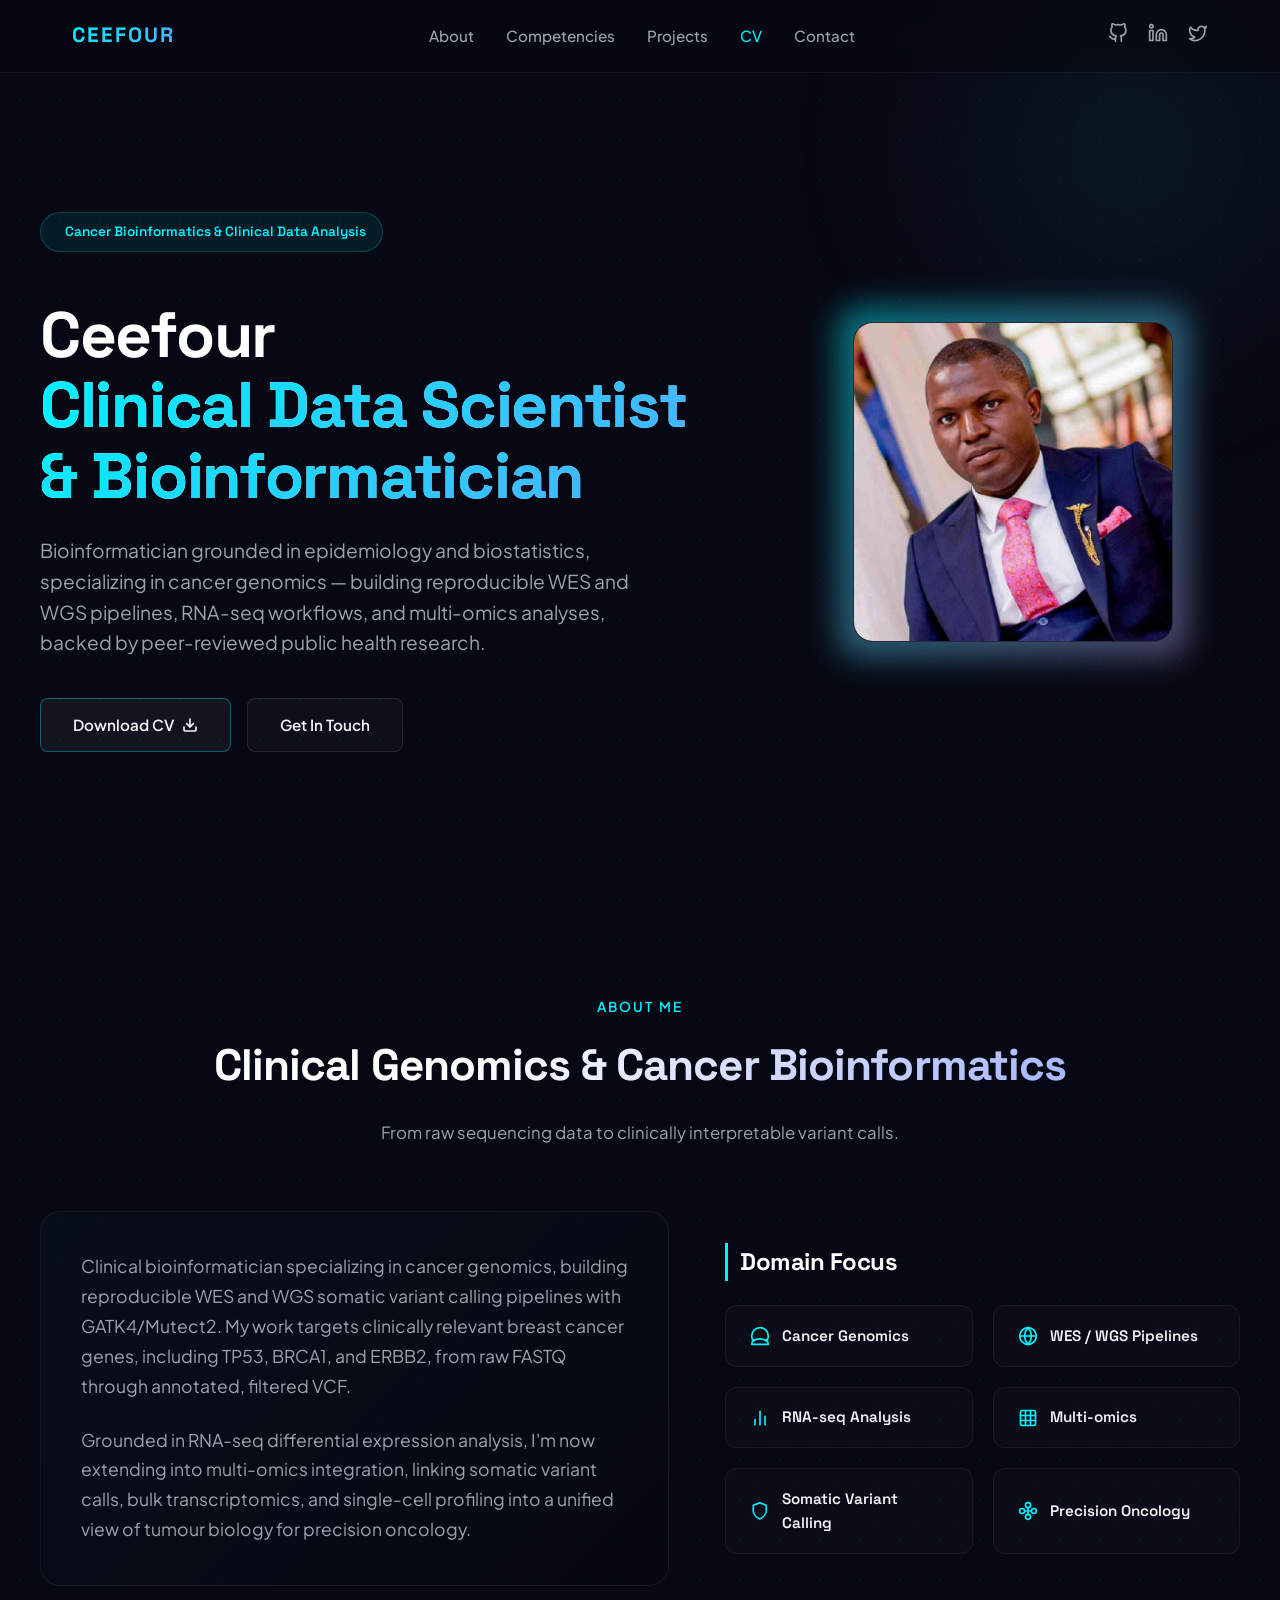
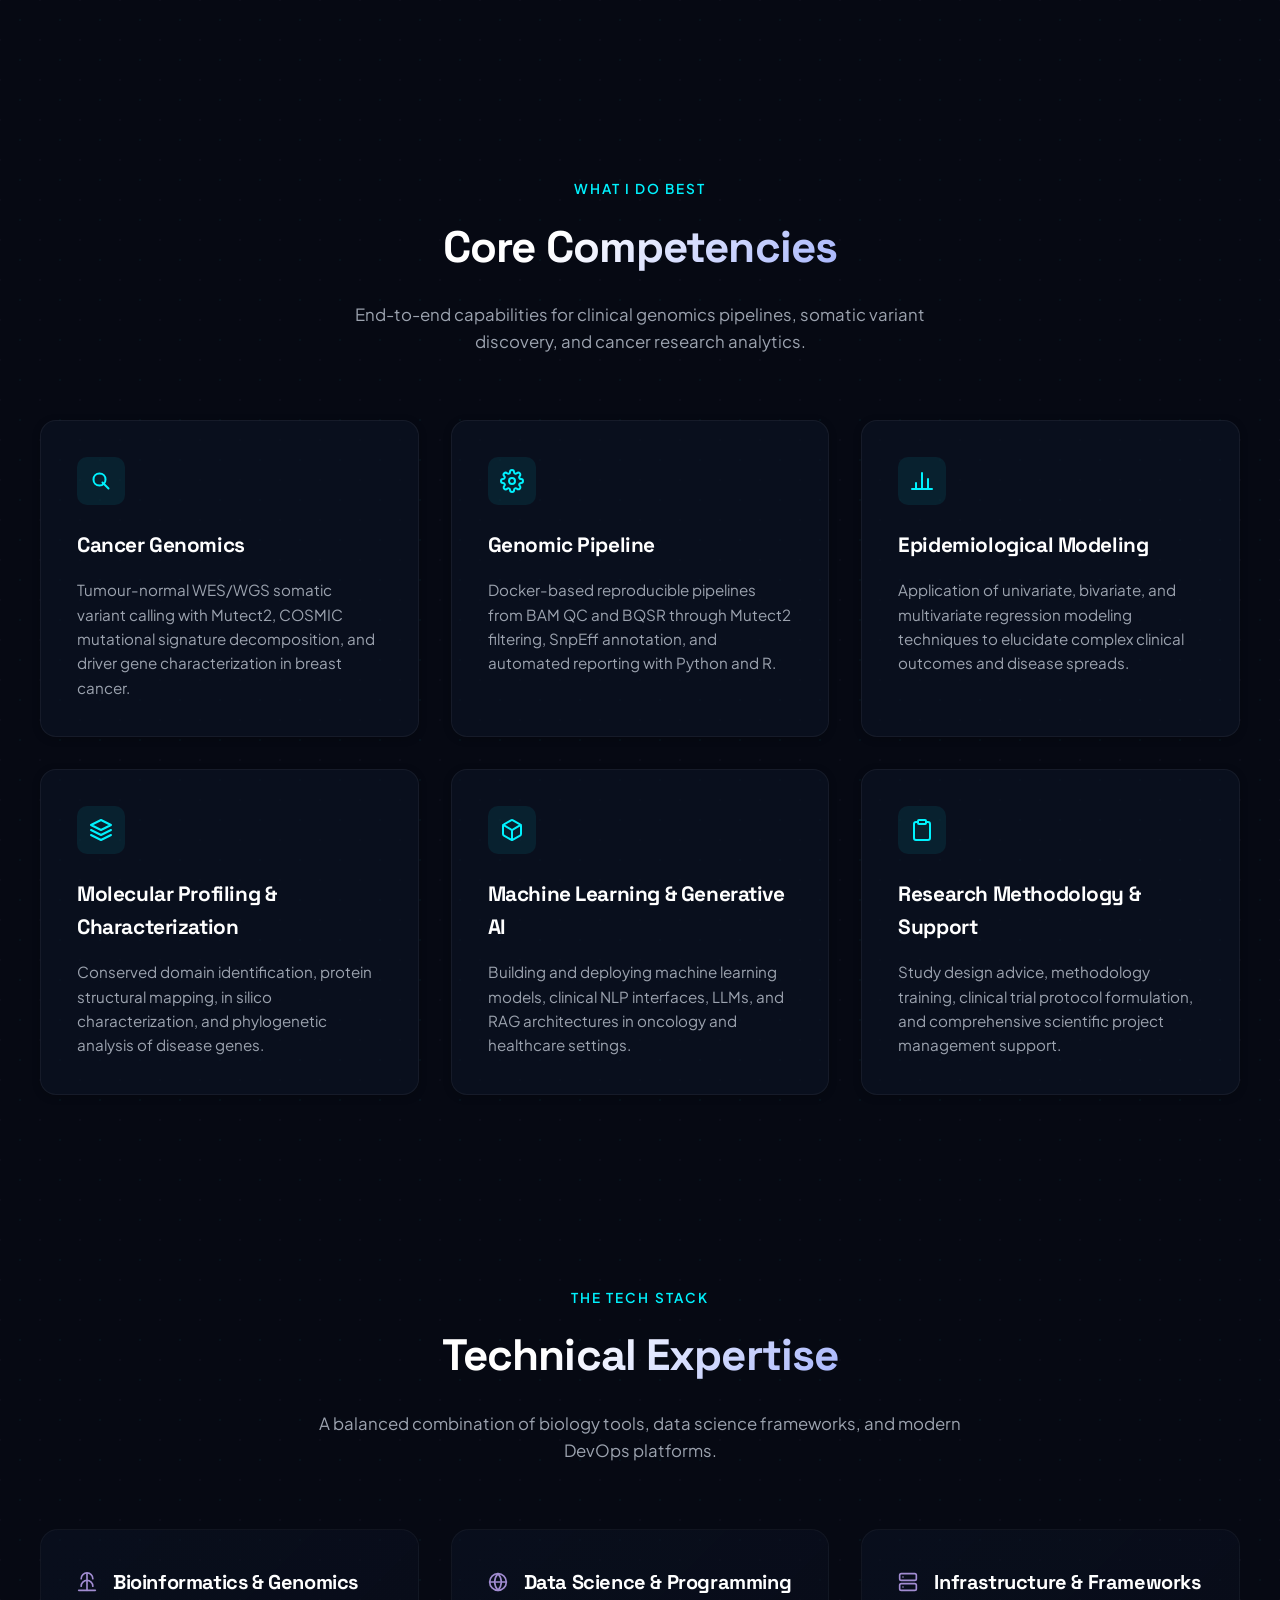
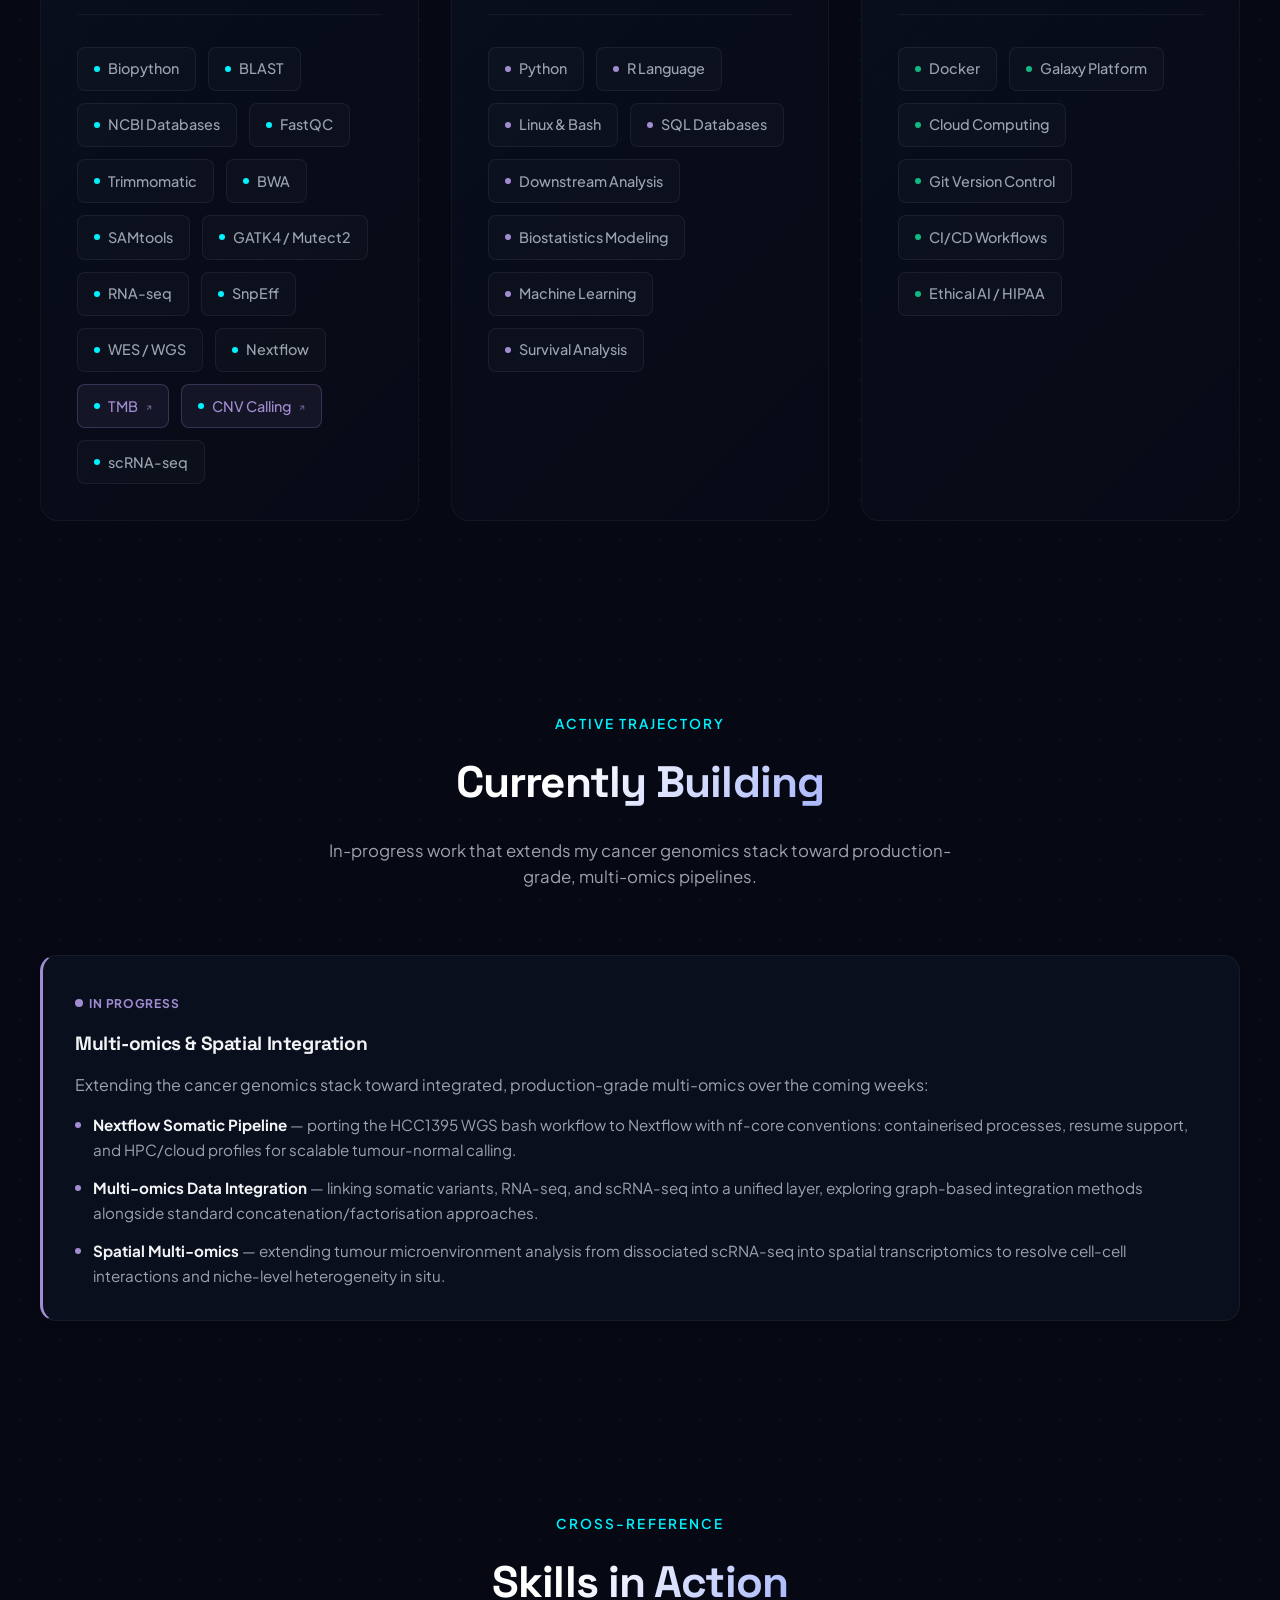
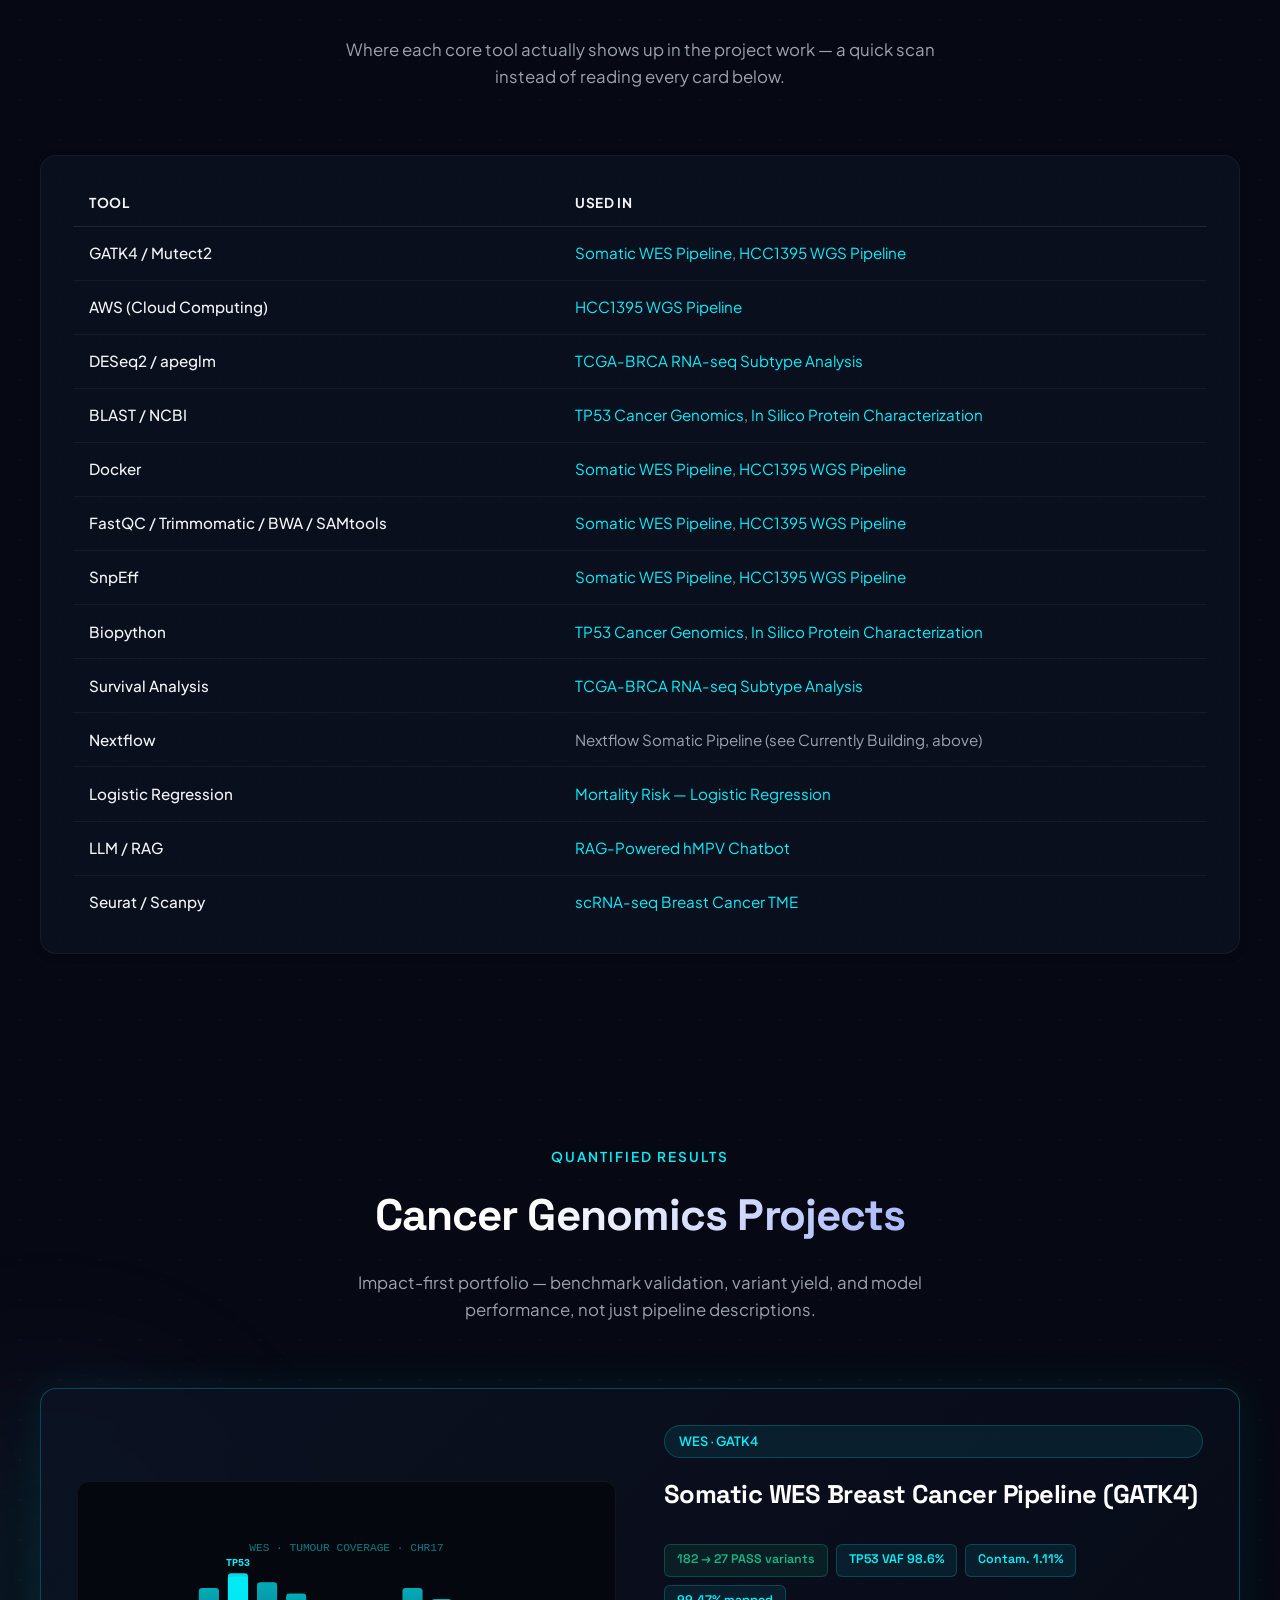
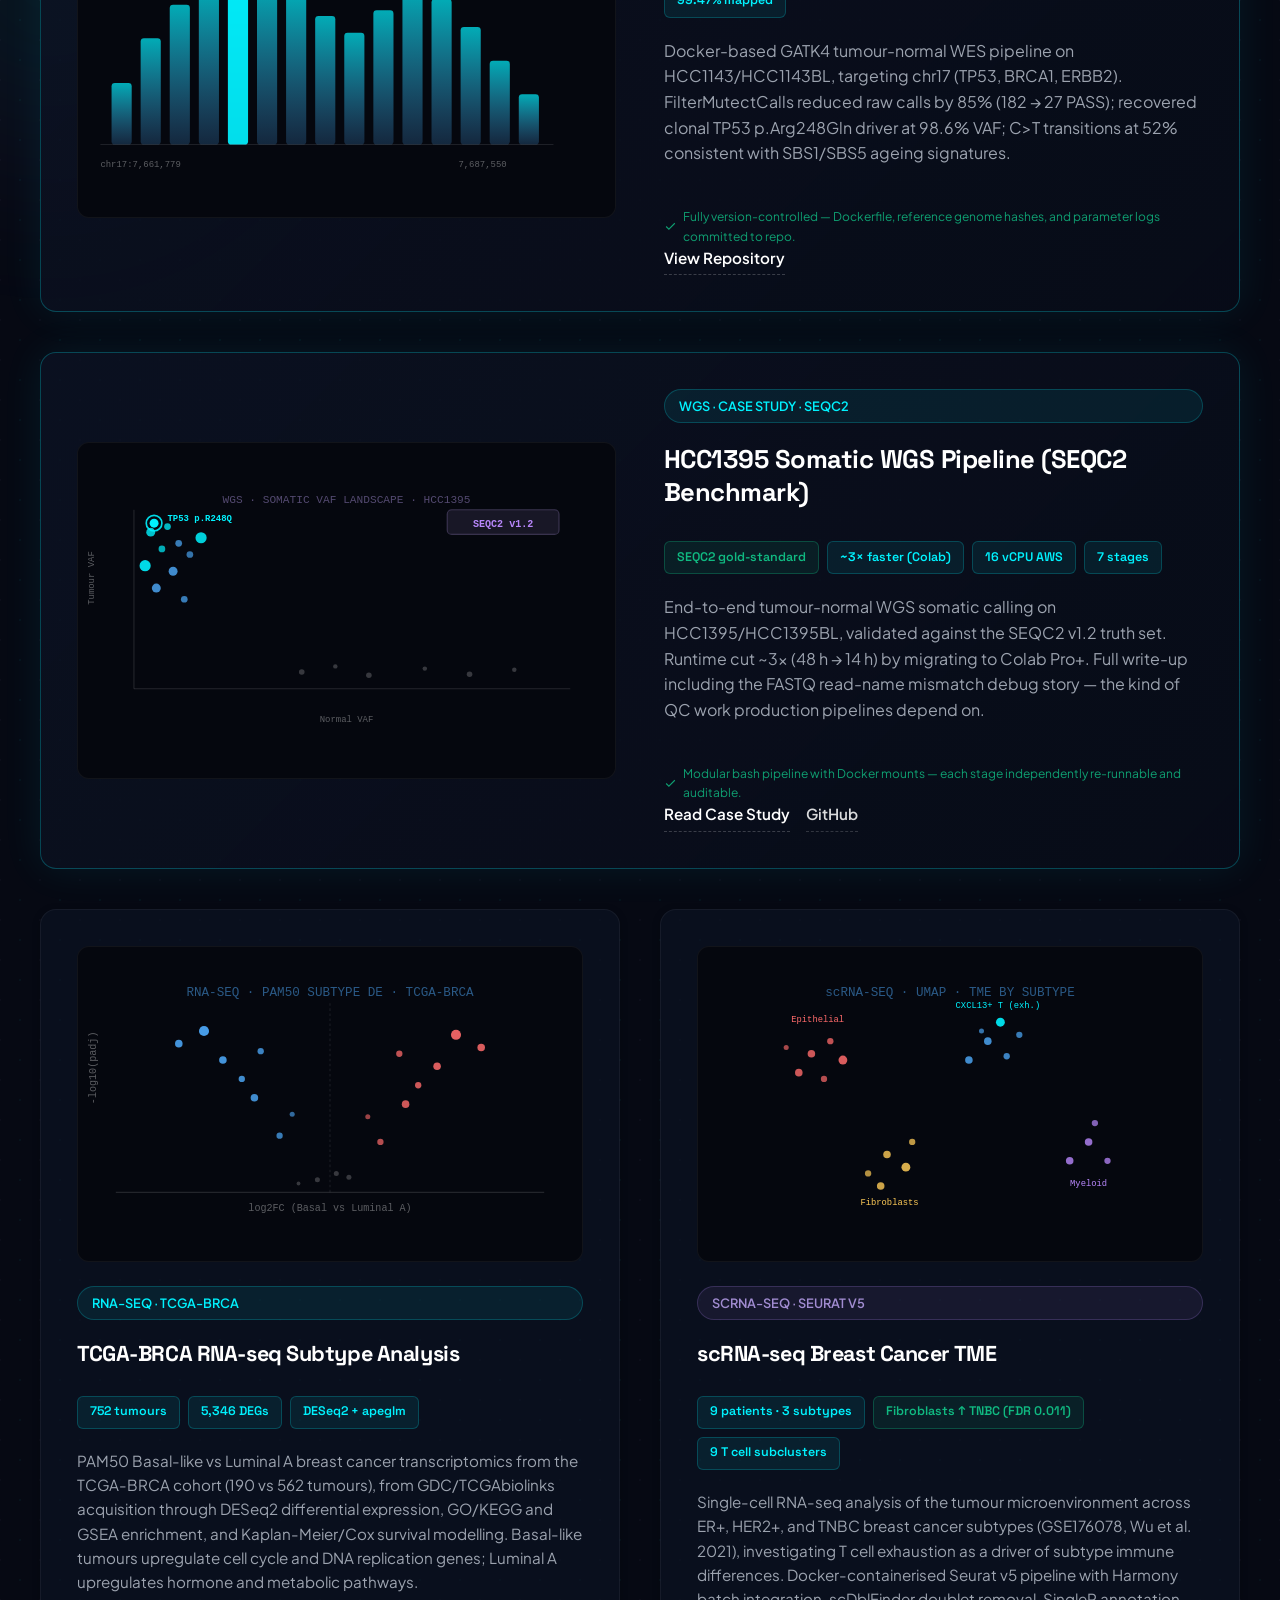
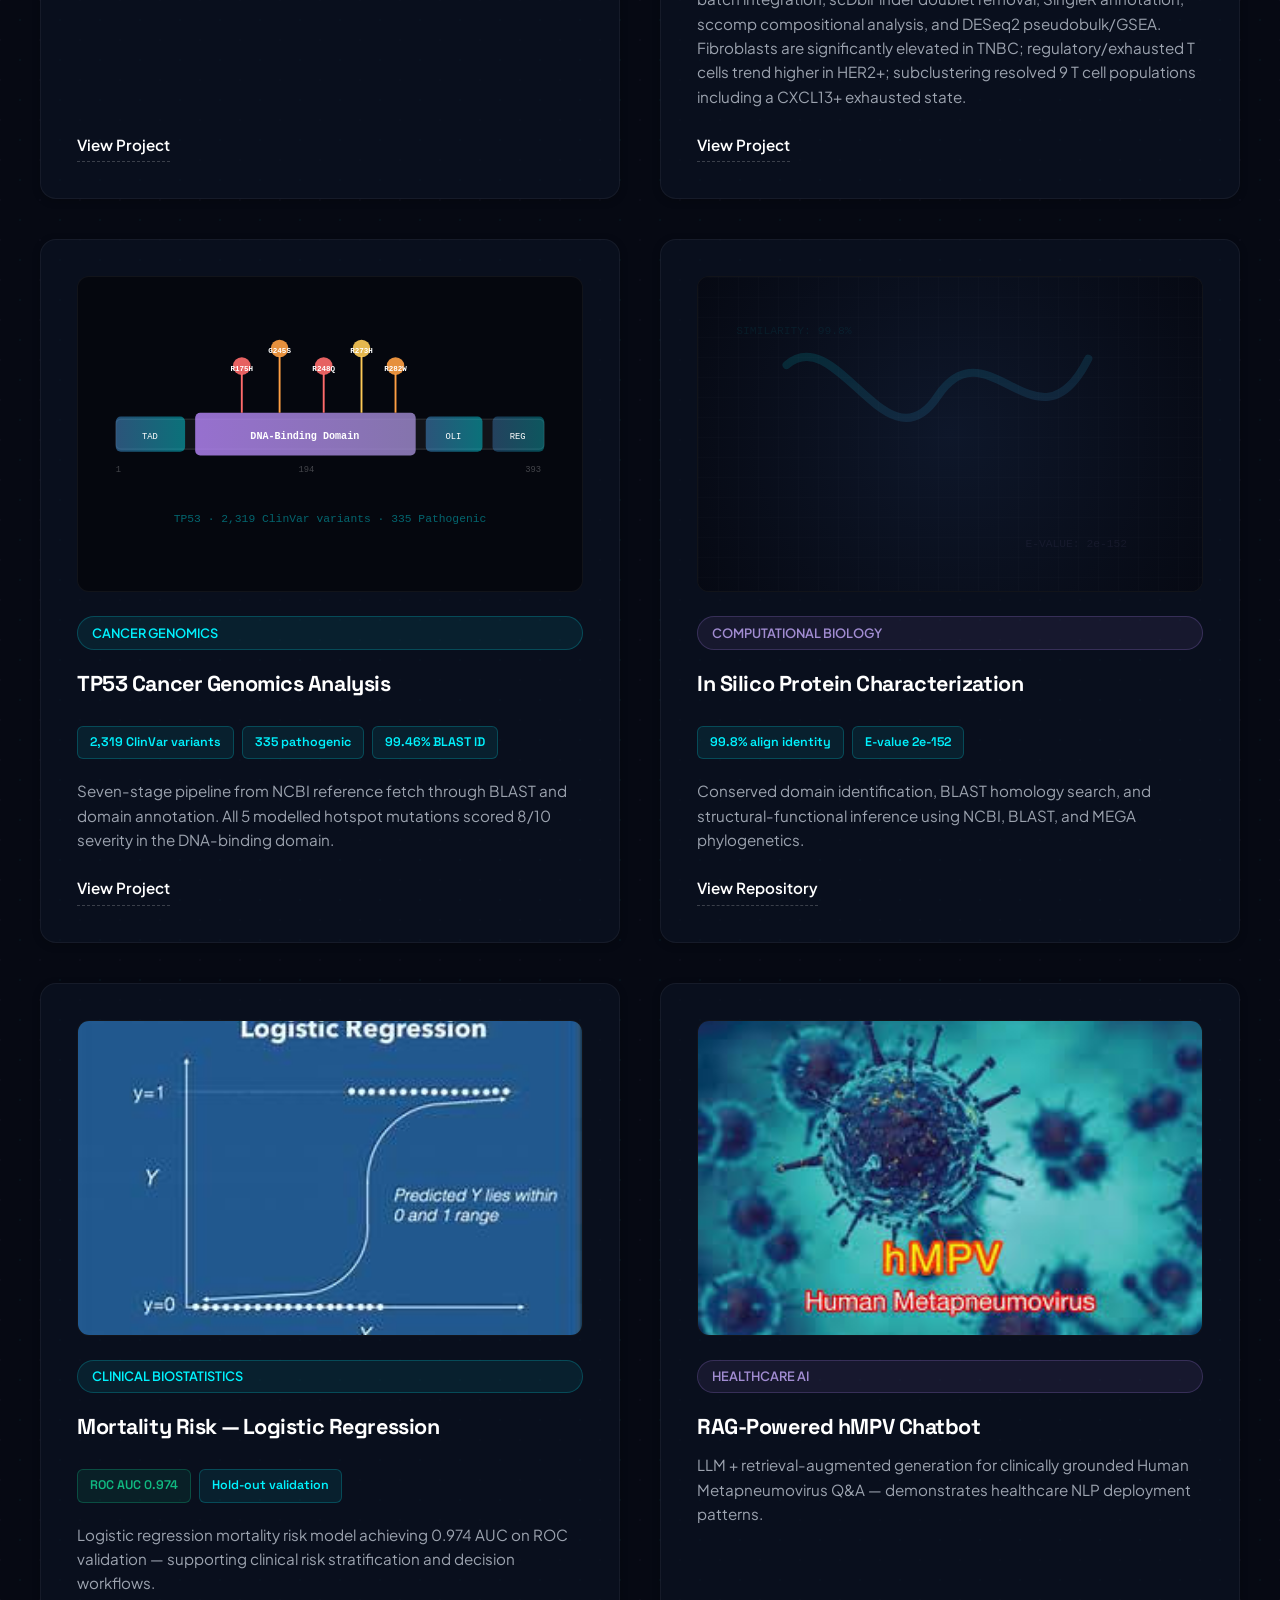
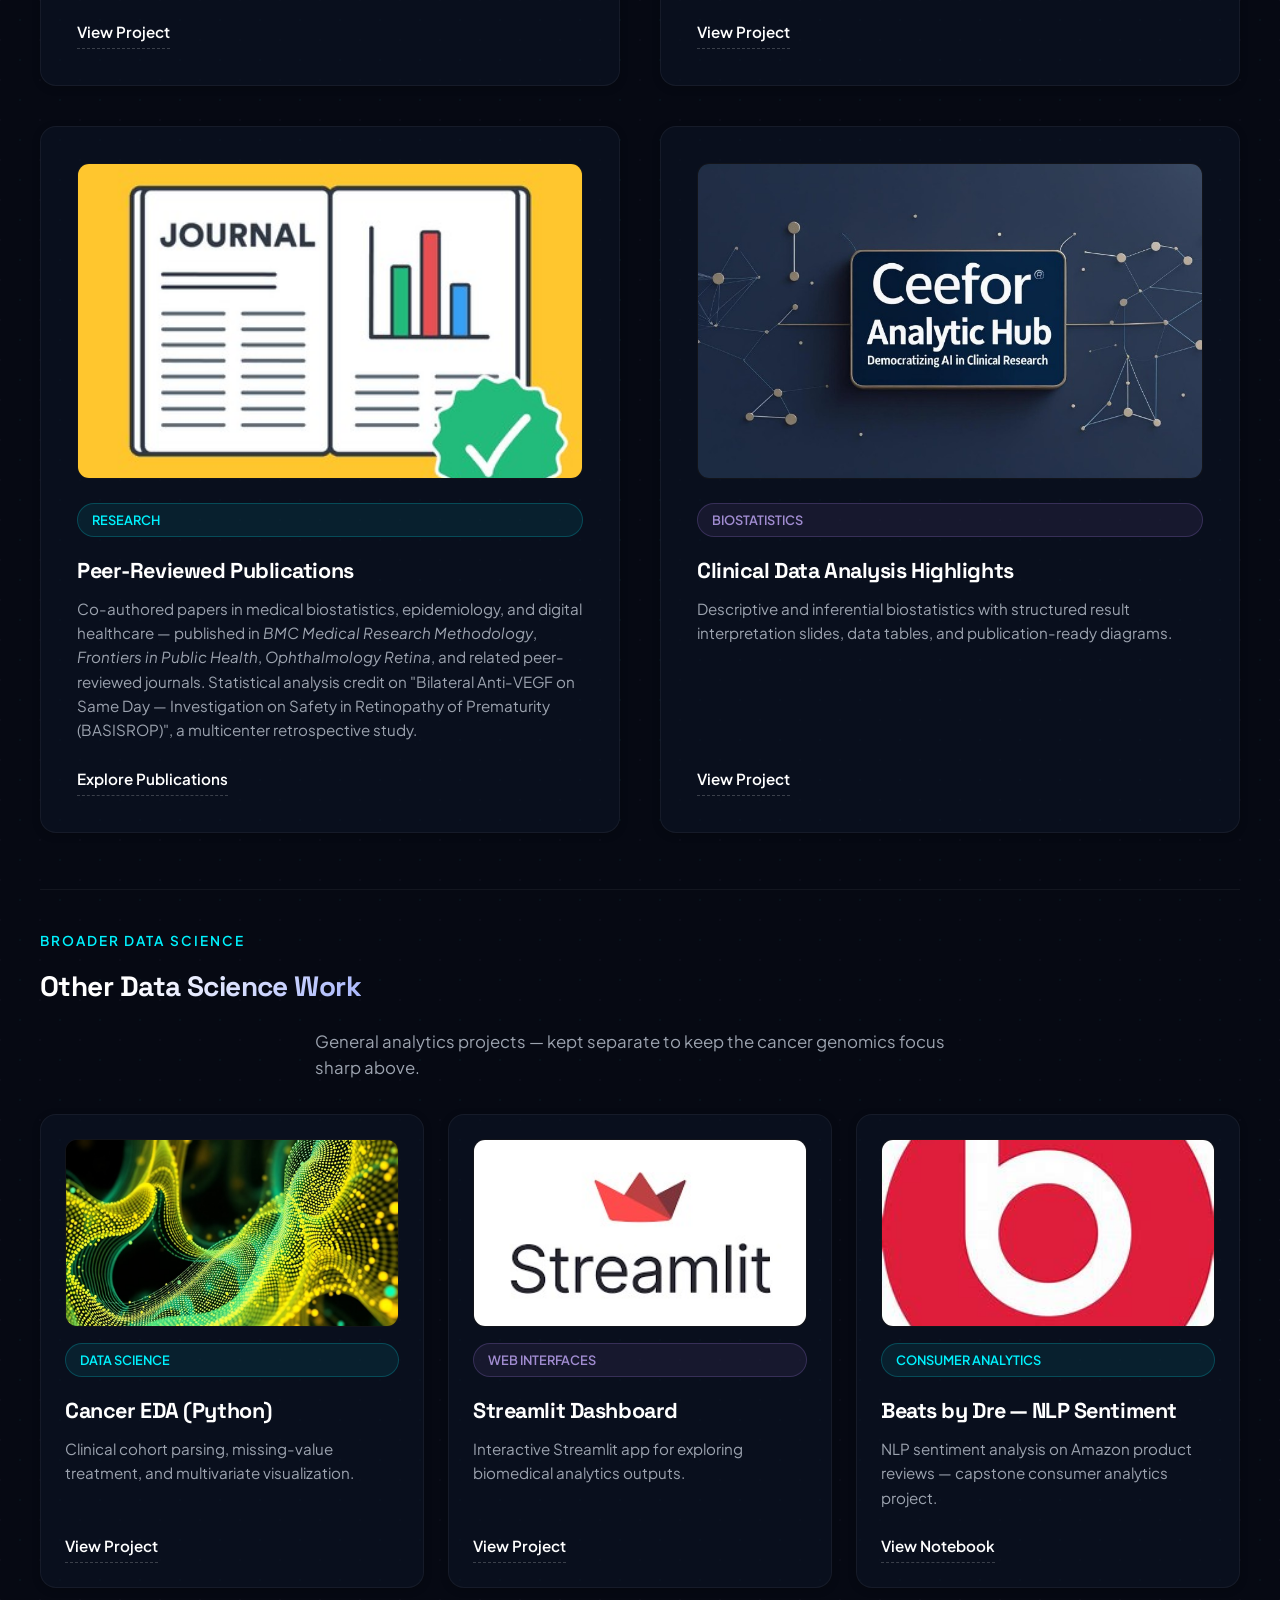
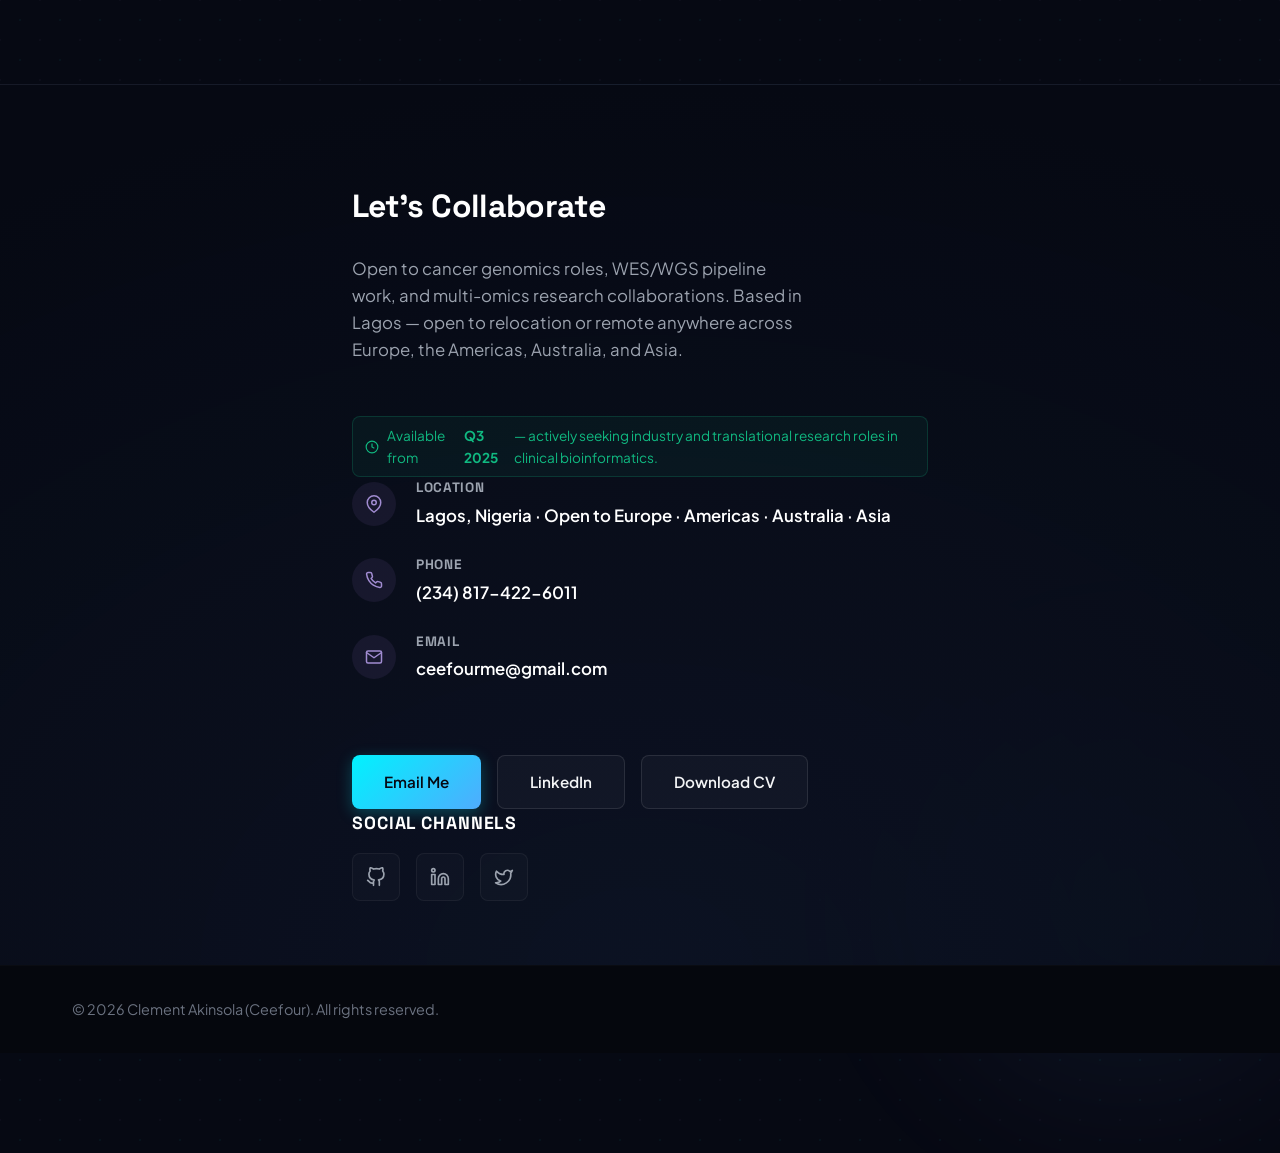
==== commit ef1b2270: "Add scRNA-seq breast cancer project, consolidate active-trajectory section, refine hero copy Adds th" ====
--- a/index.html
+++ b/index.html
@@ -4,11 +4,11 @@
 <head>
 	<meta charset="utf-8" />
 	<meta name="viewport" content="width=device-width, initial-scale=1.0" />
-	<title>Ceefour | Clinical Data Scientist & Bioinformatician</title>
-	
+	<title>Ceefour | Bioinformatician & Clinical Data Analyst — Cancer Genomics</title>
+
 	<!-- SEO Best Practices -->
-	<meta name="description" content="Portfolio of Ceefour, a Clinical Data Scientist and Bioinformatician specializing in cancer genomics. Reproducible WES/WGS somatic variant calling pipelines, RNA-seq analysis, and multi-omics integration for precision oncology research." />
-	<meta name="keywords" content="Bioinformatics, Cancer Genomics, Clinical Genomics, WES, WGS, RNA-seq, Multi-omics, Somatic Variant Calling, GATK4, Mutect2, Breast Cancer, Precision Oncology, Python, R, Docker" />
+	<meta name="description" content="Portfolio of Ceefour, a bioinformatician with a background in epidemiology and biostatistics, specializing in cancer genomics. Reproducible WES/WGS somatic variant calling pipelines, RNA-seq analysis, multi-omics integration, and peer-reviewed epidemiological research for precision oncology." />
+	<meta name="keywords" content="Bioinformatics, Epidemiology, Biostatistics, Cancer Genomics, Clinical Genomics, WES, WGS, RNA-seq, Multi-omics, Somatic Variant Calling, GATK4, Mutect2, Breast Cancer, Precision Oncology, Public Health, Python, R, Docker" />
 	<meta name="author" content="Ceefour" />
 	<meta name="robots" content="index, follow" />
 	
@@ -64,11 +64,7 @@
 					<div class="hero-badges">
 						<div class="hero-badge" id="hero-status-badge">
 							<span class="pulse-dot"></span>
-							Clinical Genomics &amp; Cancer Bioinformatics
-						</div>
-						<div class="hero-badge relocation-badge" id="hero-relocation-badge">
-							<svg width="14" height="14" viewBox="0 0 24 24" fill="none" stroke="currentColor" stroke-width="2"><circle cx="12" cy="12" r="10"></circle><path d="M2 12h20"></path><path d="M12 2a15.3 15.3 0 0 1 4 10 15.3 15.3 0 0 1-4 10 15.3 15.3 15.3 0 0 1-4-10 15.3 15.3 0 0 1 4-10z"></path></svg>
-							Open to Relocation / Remote — Europe · Americas · Australia · Asia
+							Cancer Bioinformatics &amp; Clinical Data Analysis
 						</div>
 					</div>
 					<h1 class="hero-title" id="main-portfolio-title">
@@ -76,41 +72,14 @@
 						<span>Clinical Data Scientist & Bioinformatician</span>
 					</h1>
 					<p class="hero-desc" id="hero-tagline">
-						Clinical bioinformatician specializing in cancer genomics — building reproducible WES and WGS pipelines, RNA-seq workflows, and multi-omics analyses.
+						Bioinformatician grounded in epidemiology and biostatistics, specializing in cancer genomics — building reproducible WES and WGS pipelines, RNA-seq workflows, and multi-omics analyses, backed by peer-reviewed public health research.
 					</p>
 					<div class="hero-actions" id="hero-cta-buttons">
-						<a href="case-study-hcc1395.html" class="btn btn-primary" id="btn-view-work">
-							Flagship Case Study
-							<svg width="16" height="16" viewBox="0 0 24 24" fill="none" stroke="currentColor" stroke-width="2.5" stroke-linecap="round" stroke-linejoin="round"><line x1="5" y1="12" x2="19" y2="12"></line><polyline points="12 5 19 12 12 19"></polyline></svg>
-						</a>
 						<a href="cv.html" class="btn btn-cv" id="btn-download-cv" target="_blank" rel="noopener">
 							Download CV
 							<svg width="16" height="16" viewBox="0 0 24 24" fill="none" stroke="currentColor" stroke-width="2.5" stroke-linecap="round" stroke-linejoin="round"><path d="M21 15v4a2 2 0 0 1-2 2H5a2 2 0 0 1-2-2v-4"></path><polyline points="7 10 12 15 17 10"></polyline><line x1="12" y1="15" x2="12" y2="3"></line></svg>
 						</a>
 						<a href="#contact" class="btn btn-secondary" id="btn-get-touch">Get In Touch</a>
-					</div>
-
-					<!-- Stats Bar -->
-					<div class="hero-stats-bar" id="hero-stats-bar">
-						<div class="hero-stat">
-							<span class="hero-stat-value">2</span>
-							<span class="hero-stat-label">Production Pipelines</span>
-						</div>
-						<div class="hero-stat-divider"></div>
-						<div class="hero-stat">
-							<span class="hero-stat-value">~40K</span>
-							<span class="hero-stat-label">Variants Benchmarked</span>
-						</div>
-						<div class="hero-stat-divider"></div>
-						<div class="hero-stat">
-							<span class="hero-stat-value">3×</span>
-							<span class="hero-stat-label">Runtime Reduction</span>
-						</div>
-						<div class="hero-stat-divider"></div>
-						<div class="hero-stat">
-							<span class="hero-stat-value">SEQC2</span>
-							<span class="hero-stat-label">Gold-Standard Validated</span>
-						</div>
 					</div>
 				</div>
 				
@@ -285,7 +254,7 @@
 						<span class="skill-badge" id="skill-nextflow">Nextflow</span>
 						<span class="skill-badge learning-badge" id="skill-tmb">TMB</span>
 						<span class="skill-badge learning-badge" id="skill-cnv">CNV Calling</span>
-						<span class="skill-badge learning-badge" id="skill-scrnaseq">scRNA-seq</span>
+						<span class="skill-badge" id="skill-scrnaseq">scRNA-seq</span>
 					</div>
 				</div>
 
@@ -341,18 +310,13 @@
 			<div class="building-grid">
 				<div class="glass-card building-card">
 					<div class="building-status"><span class="pulse-dot"></span> In Progress</div>
-					<h3>Nextflow Somatic Pipeline</h3>
-					<p>Porting the HCC1395 WGS bash workflow to Nextflow with nf-core conventions — containerised processes, resume support, and HPC/cloud profiles for scalable tumour-normal calling.</p>
-				</div>
-				<div class="glass-card building-card">
-					<div class="building-status"><span class="pulse-dot"></span> Planned</div>
-					<h3>Multi-omics Integration Layer</h3>
-					<p>Linking somatic variants, RNA-seq expression, and mutational signatures into a unified reporting module — the T-shaped depth + breadth profile for precision oncology roles.</p>
-				</div>
-				<div class="glass-card building-card">
-					<div class="building-status"><span class="pulse-dot"></span> In Progress</div>
-					<h3>scRNA-seq Tumour Microenvironment</h3>
-					<p>Exploring single-cell RNA-seq clustering and cell-type deconvolution with Seurat/Scanpy on breast cancer data — resolving tumour microenvironment heterogeneity to extend the multi-omics layer beyond bulk sequencing.</p>
+					<h3>Multi-omics &amp; Spatial Integration</h3>
+					<p>Extending the cancer genomics stack toward integrated, production-grade multi-omics over the coming weeks:</p>
+					<ul class="building-list">
+						<li><strong>Nextflow Somatic Pipeline</strong> — porting the HCC1395 WGS bash workflow to Nextflow with nf-core conventions: containerised processes, resume support, and HPC/cloud profiles for scalable tumour-normal calling.</li>
+						<li><strong>Multi-omics Data Integration</strong> — linking somatic variants, RNA-seq, and scRNA-seq into a unified layer, exploring graph-based integration methods alongside standard concatenation/factorisation approaches.</li>
+						<li><strong>Spatial Multi-omics</strong> — extending tumour microenvironment analysis from dissociated scRNA-seq into spatial transcriptomics to resolve cell-cell interactions and niche-level heterogeneity in situ.</li>
+					</ul>
 				</div>
 			</div>
 		</section>
@@ -425,7 +389,7 @@
 						</tr>
 						<tr>
 							<td>Seurat / Scanpy</td>
-							<td>scRNA-seq Tumour Microenvironment (see Currently Building, above)</td>
+							<td><a href="#project-scrna-brca">scRNA-seq Breast Cancer TME</a></td>
 						</tr>
 					</tbody>
 				</table>
@@ -481,7 +445,7 @@
 						</svg>
 					</div>
 					<div class="project-content">
-						<span class="project-tag">Flagship · WES · GATK4</span>
+						<span class="project-tag">WES · GATK4</span>
 						<h3 class="project-title">
 							<a href="https://github.com/Ceefour18/somatic-wes-breast-cancer-gatk4" target="_blank" rel="noopener">Somatic WES Breast Cancer Pipeline (GATK4)</a>
 						</h3>
@@ -621,6 +585,60 @@
 					</p>
 					<div class="project-footer">
 						<a href="https://github.com/Ceefour18/tcga-brca-rnaseq" class="project-link" target="_blank" rel="noopener">View Project</a>
+					</div>
+				</article>
+
+				<!-- scRNA-seq Breast Cancer TME -->
+				<article class="glass-card project-card" id="project-scrna-brca">
+					<div class="project-visual">
+						<!-- UMAP-style cell cluster scatter -->
+						<svg viewBox="0 0 400 200" xmlns="http://www.w3.org/2000/svg" style="width:100%;height:100%;display:block;">
+							<!-- Cluster: Epithelial/tumour -->
+							<circle cx="90" cy="60" r="3" fill="#ff6b6b" opacity="0.8"/>
+							<circle cx="105" cy="50" r="2.5" fill="#ff6b6b" opacity="0.75"/>
+							<circle cx="80" cy="75" r="3" fill="#ff6b6b" opacity="0.8"/>
+							<circle cx="100" cy="80" r="2.5" fill="#ff6b6b" opacity="0.7"/>
+							<circle cx="115" cy="65" r="3.5" fill="#ff6b6b" opacity="0.85"/>
+							<circle cx="70" cy="55" r="2" fill="#ff6b6b" opacity="0.65"/>
+							<text x="95" y="35" text-anchor="middle" fill="#ff6b6b" font-family="monospace" font-size="7">Epithelial</text>
+							<!-- Cluster: T cells (incl. exhausted CXCL13+) -->
+							<circle cx="230" cy="50" r="3" fill="#4facfe" opacity="0.8"/>
+							<circle cx="245" cy="62" r="2.5" fill="#4facfe" opacity="0.75"/>
+							<circle cx="215" cy="65" r="3" fill="#4facfe" opacity="0.8"/>
+							<circle cx="255" cy="45" r="2.5" fill="#4facfe" opacity="0.7"/>
+							<circle cx="240" cy="35" r="3.5" fill="#00f2fe" opacity="0.9"/>
+							<circle cx="225" cy="42" r="2" fill="#4facfe" opacity="0.65"/>
+							<text x="238" y="24" text-anchor="middle" fill="#00f2fe" font-family="monospace" font-size="7">CXCL13+ T (exh.)</text>
+							<!-- Cluster: Fibroblasts (elevated in TNBC) -->
+							<circle cx="150" cy="140" r="3" fill="#feca57" opacity="0.8"/>
+							<circle cx="165" cy="150" r="3.5" fill="#feca57" opacity="0.85"/>
+							<circle cx="135" cy="155" r="2.5" fill="#feca57" opacity="0.7"/>
+							<circle cx="170" cy="130" r="2.5" fill="#feca57" opacity="0.75"/>
+							<circle cx="145" cy="165" r="3" fill="#feca57" opacity="0.8"/>
+							<text x="152" y="180" text-anchor="middle" fill="#feca57" font-family="monospace" font-size="7">Fibroblasts</text>
+							<!-- Cluster: Myeloid -->
+							<circle cx="310" cy="130" r="3" fill="#b887fc" opacity="0.8"/>
+							<circle cx="325" cy="145" r="2.5" fill="#b887fc" opacity="0.75"/>
+							<circle cx="295" cy="145" r="3" fill="#b887fc" opacity="0.8"/>
+							<circle cx="315" cy="115" r="2.5" fill="#b887fc" opacity="0.7"/>
+							<text x="310" y="165" text-anchor="middle" fill="#b887fc" font-family="monospace" font-size="7">Myeloid</text>
+							<text x="200" y="14" text-anchor="middle" fill="rgba(79,172,254,0.5)" font-family="monospace" font-size="10">scRNA-SEQ · UMAP · TME BY SUBTYPE</text>
+						</svg>
+					</div>
+					<span class="project-tag">scRNA-seq · Seurat v5</span>
+					<h3 class="project-title">
+						<a href="https://github.com/Ceefour18/scRNA_BreastCA" target="_blank" rel="noopener">scRNA-seq Breast Cancer TME</a>
+					</h3>
+					<div class="project-metrics">
+						<span class="metric-chip">9 patients · 3 subtypes</span>
+						<span class="metric-chip highlight">Fibroblasts ↑ TNBC (FDR 0.011)</span>
+						<span class="metric-chip">9 T cell subclusters</span>
+					</div>
+					<p class="project-desc">
+						Single-cell RNA-seq analysis of the tumour microenvironment across ER+, HER2+, and TNBC breast cancer subtypes (GSE176078, Wu et al. 2021), investigating T cell exhaustion as a driver of subtype immune differences. Docker-containerised Seurat v5 pipeline with Harmony batch integration, scDblFinder doublet removal, SingleR annotation, sccomp compositional analysis, and DESeq2 pseudobulk/GSEA. Fibroblasts are significantly elevated in TNBC; regulatory/exhausted T cells trend higher in HER2+; subclustering resolved 9 T cell populations including a CXCL13+ exhausted state.
+					</p>
+					<div class="project-footer">
+						<a href="https://github.com/Ceefour18/scRNA_BreastCA" class="project-link" target="_blank" rel="noopener">View Project</a>
 					</div>
 				</article>
 
--- a/assets/css/modern-theme.css
+++ b/assets/css/modern-theme.css
@@ -1044,6 +1044,42 @@
   animation: pulse-dot 2s infinite;
 }
 
+.building-card > p {
+  font-size: 1rem;
+  line-height: 1.6;
+  margin-bottom: 1rem;
+}
+
+.building-list {
+  list-style: none;
+  display: flex;
+  flex-direction: column;
+  gap: 0.9rem;
+}
+
+.building-list li {
+  font-size: 0.95rem;
+  line-height: 1.6;
+  color: var(--text-secondary, rgba(255,255,255,0.7));
+  padding-left: 1.1rem;
+  position: relative;
+}
+
+.building-list li::before {
+  content: "";
+  position: absolute;
+  left: 0;
+  top: 0.55em;
+  width: 6px;
+  height: 6px;
+  border-radius: 50%;
+  background: var(--violet-glow);
+}
+
+.building-list li strong {
+  color: var(--text-primary);
+}
+
 @keyframes pulse-dot {
   0%, 100% { opacity: 1; transform: scale(1); }
   50% { opacity: 0.5; transform: scale(0.85); }
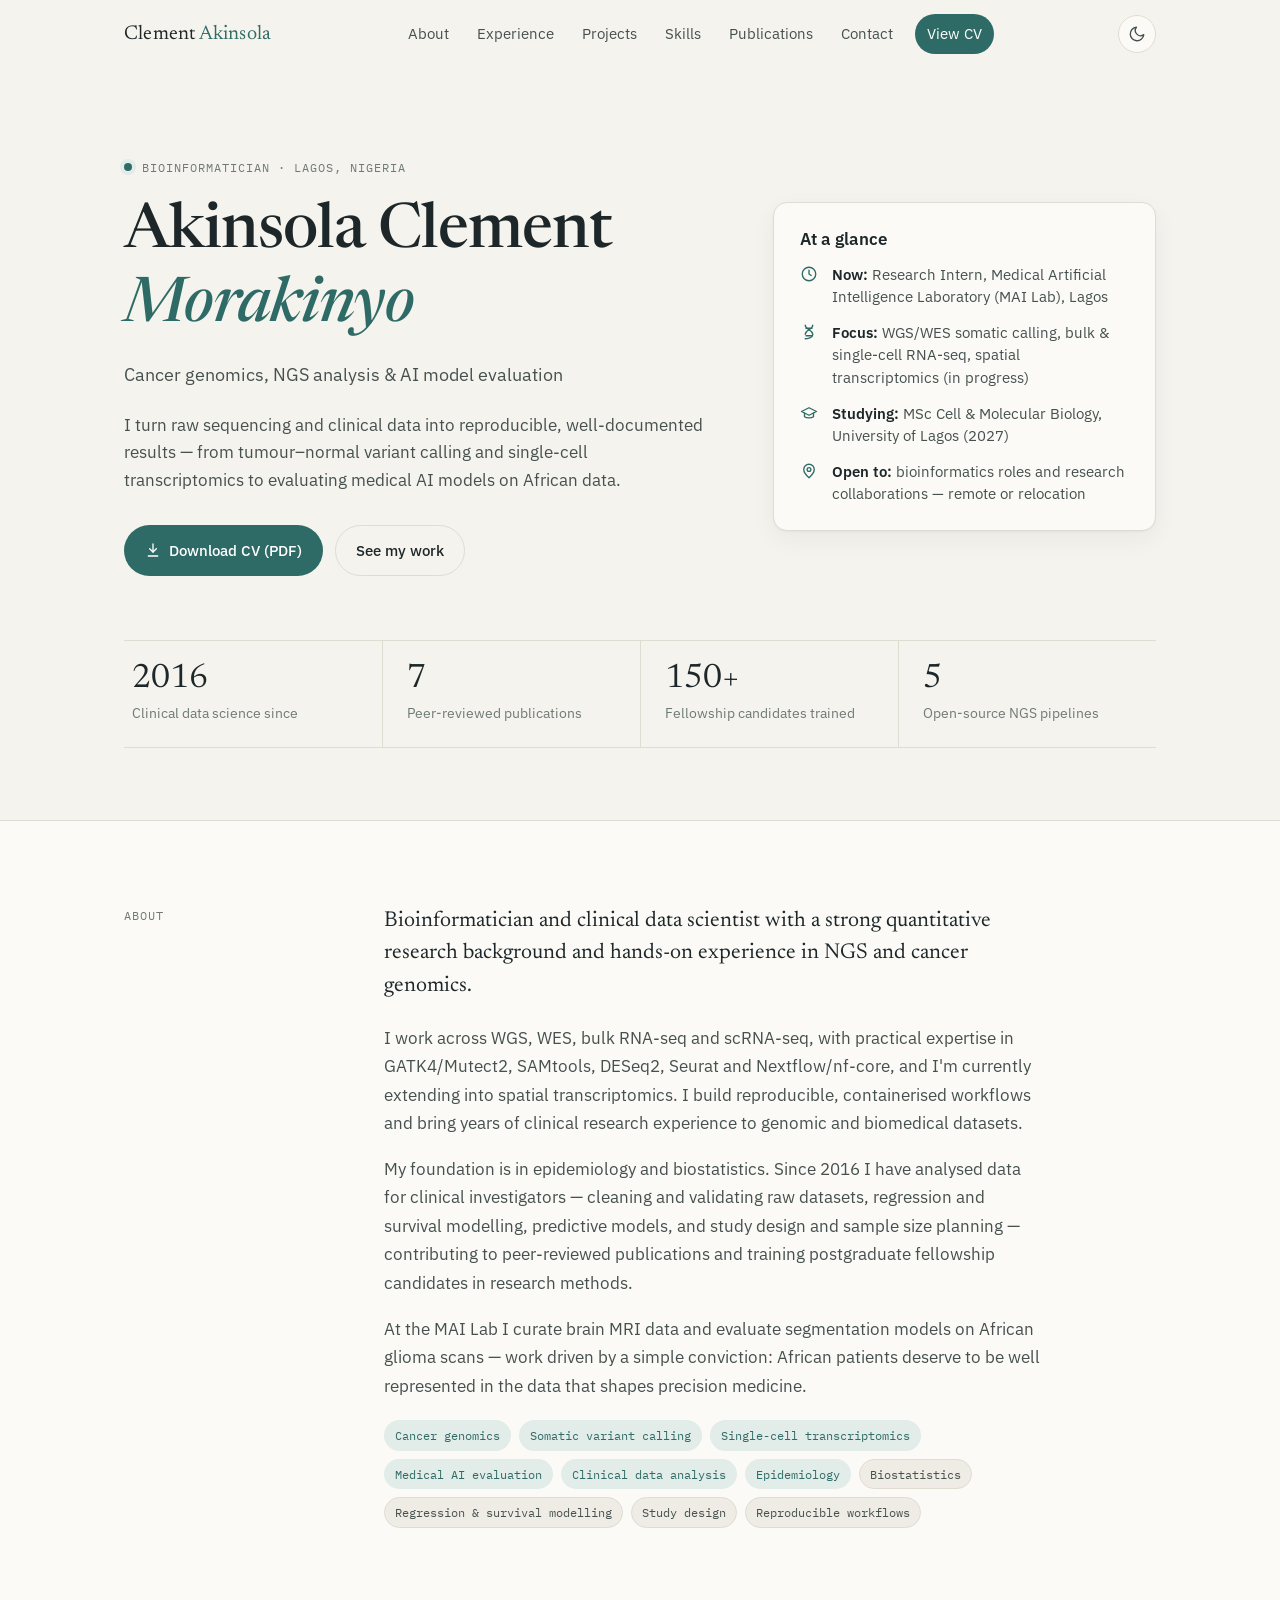
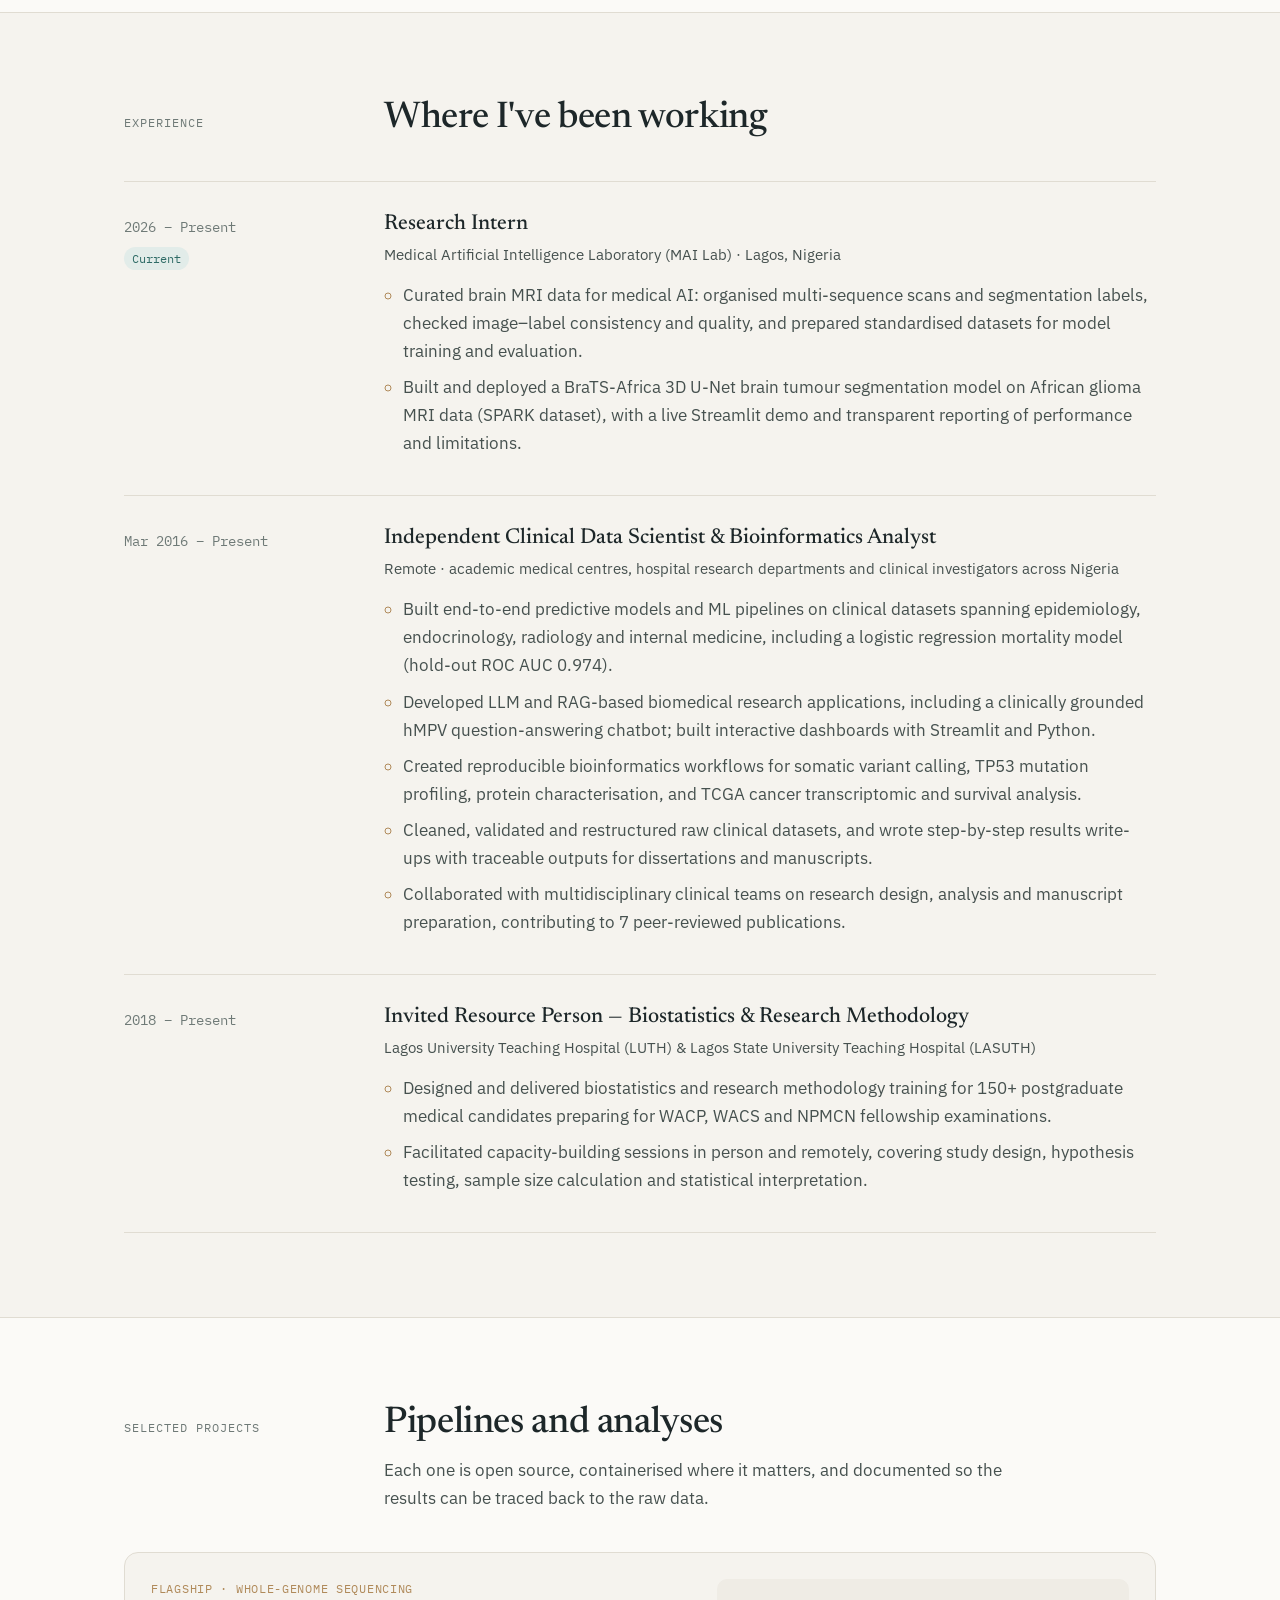
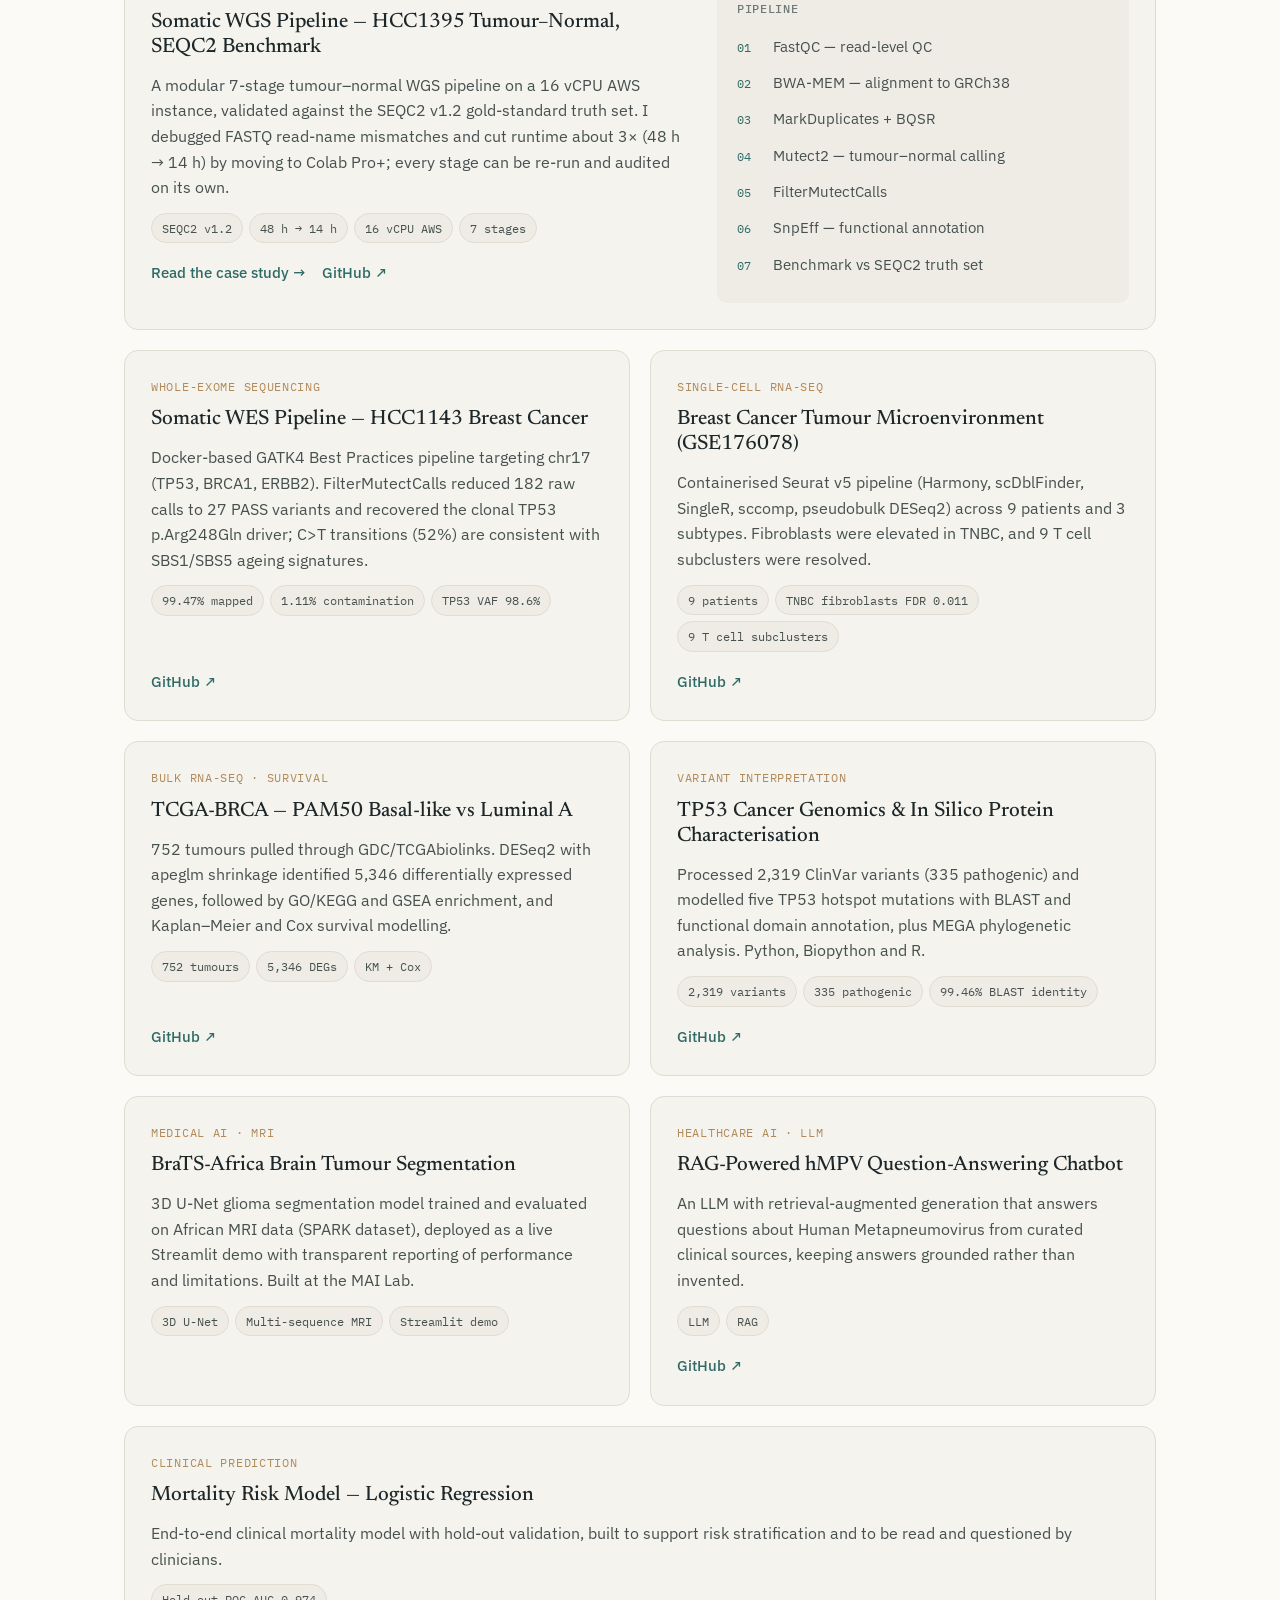
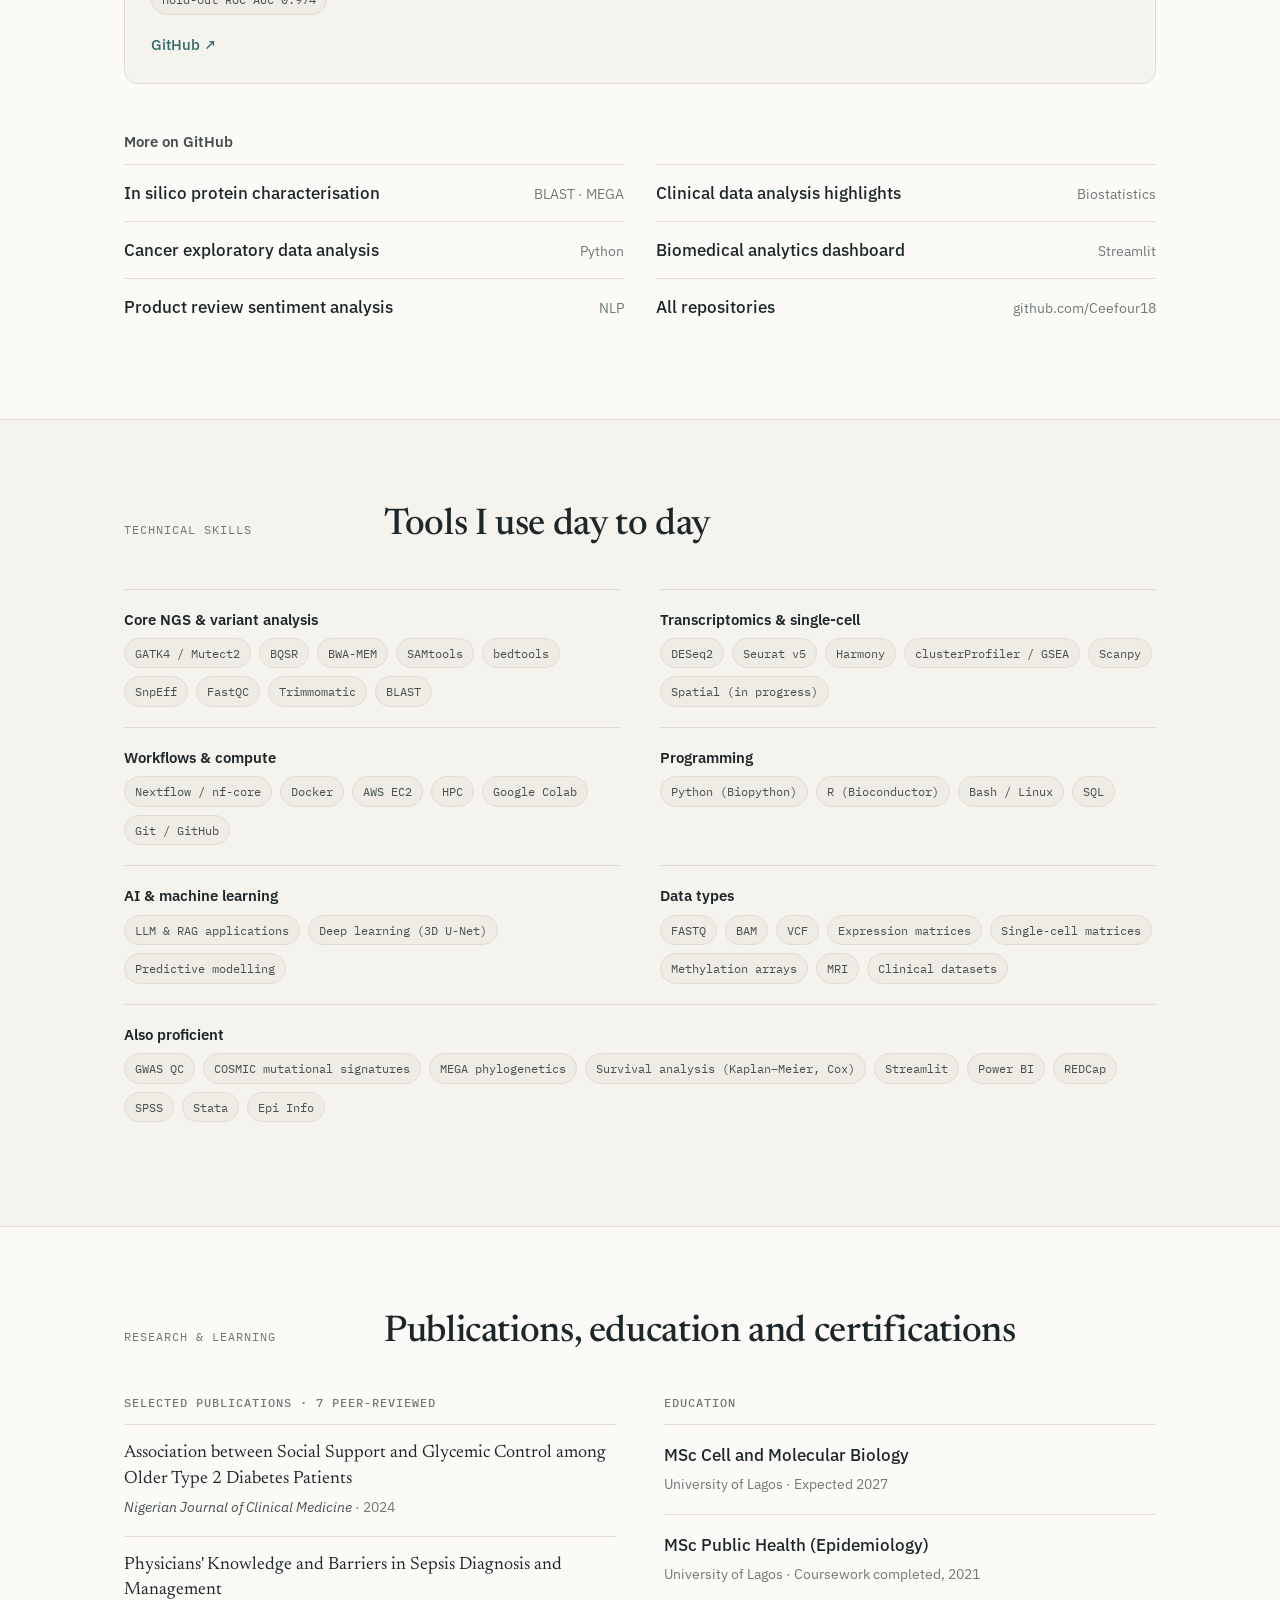
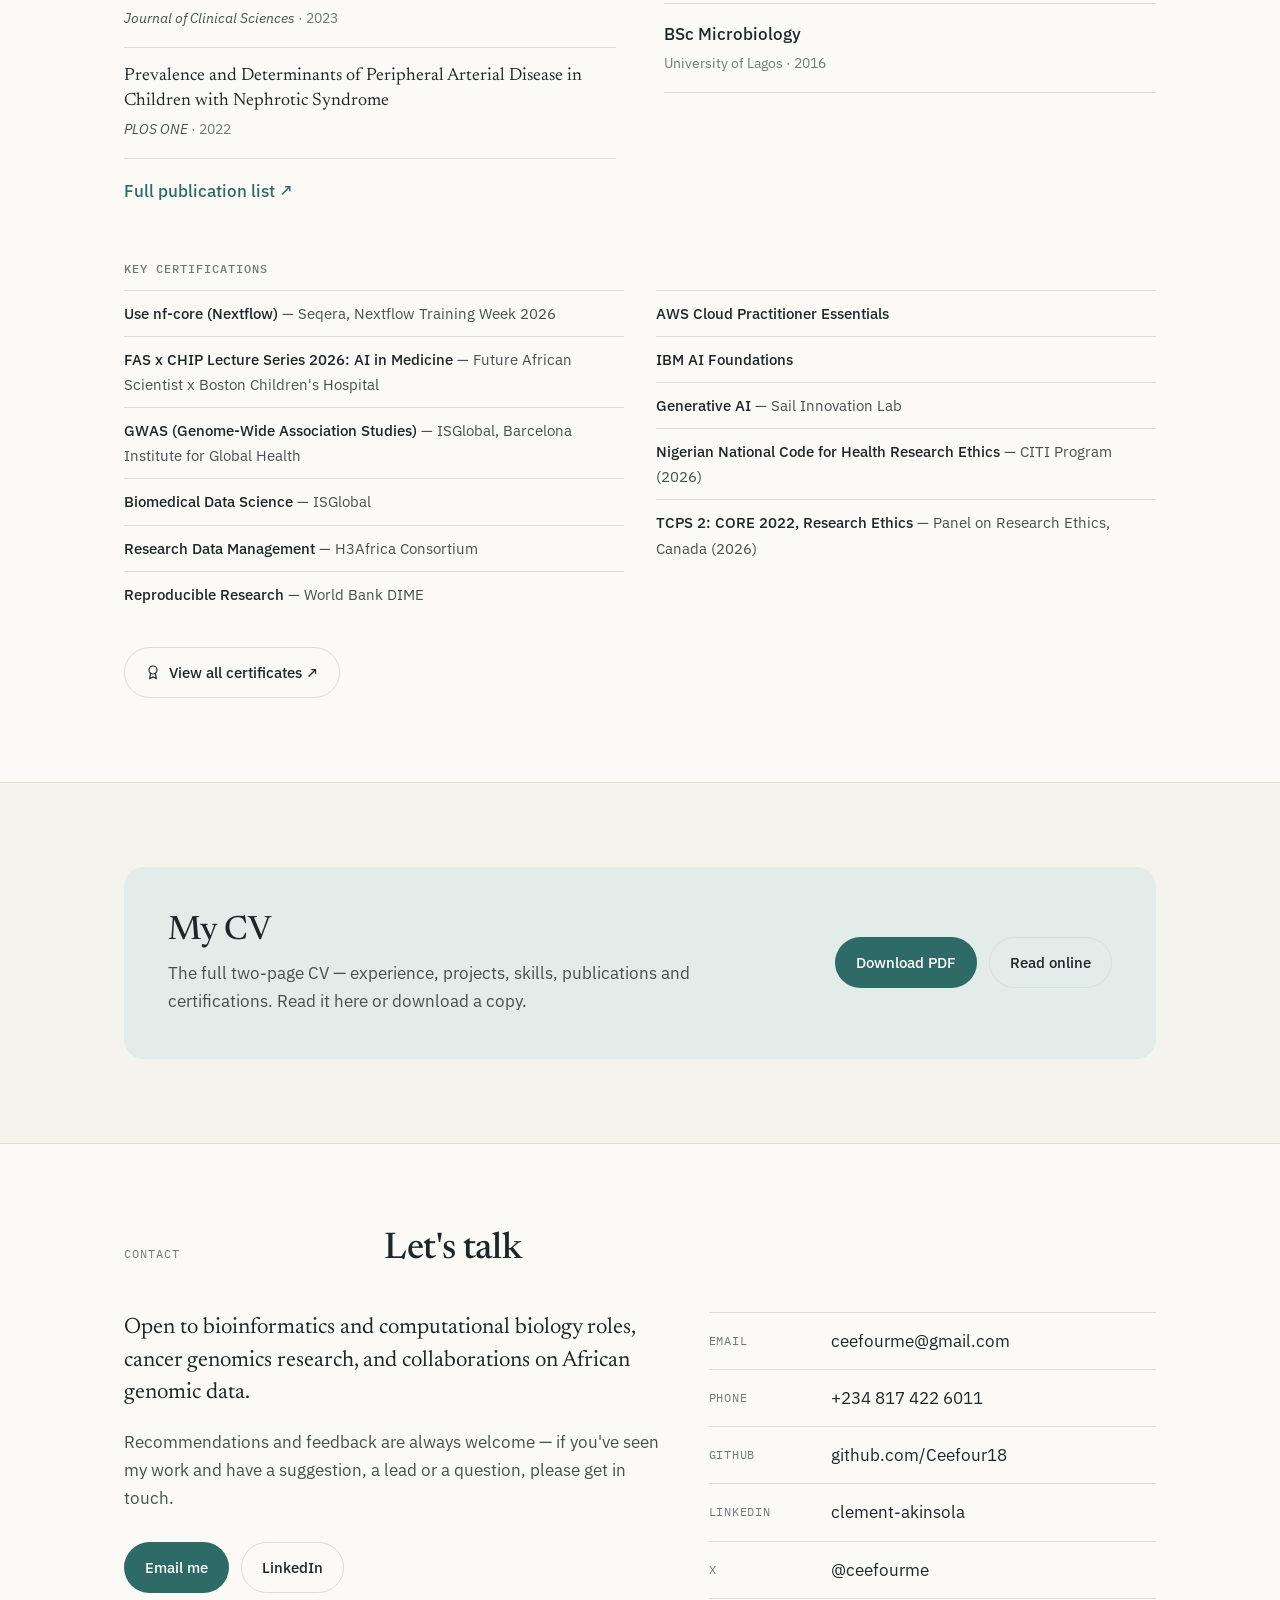
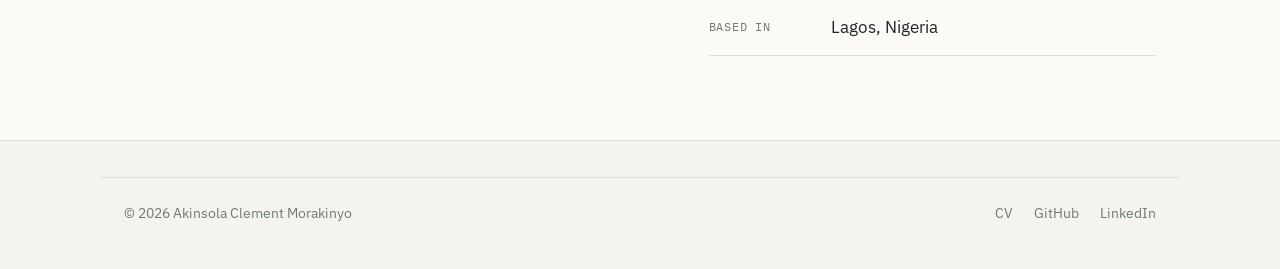
==== commit 73a1632a: "Redesign site with calm theme and new CV content - New light/dark calm theme (calm.css, calm.js) - C" ====
--- a/index.html
+++ b/index.html
@@ -1,1002 +1,493 @@
 <!DOCTYPE html>
 <html lang="en">
-
 <head>
 	<meta charset="utf-8" />
 	<meta name="viewport" content="width=device-width, initial-scale=1.0" />
-	<title>Ceefour | Bioinformatician & Clinical Data Analyst — Cancer Genomics</title>
-
-	<!-- SEO Best Practices -->
-	<meta name="description" content="Portfolio of Ceefour, a bioinformatician with a background in epidemiology and biostatistics, specializing in cancer genomics. Reproducible WES/WGS somatic variant calling pipelines, RNA-seq analysis, multi-omics integration, and peer-reviewed epidemiological research for precision oncology." />
-	<meta name="keywords" content="Bioinformatics, Epidemiology, Biostatistics, Cancer Genomics, Clinical Genomics, WES, WGS, RNA-seq, Multi-omics, Somatic Variant Calling, GATK4, Mutect2, Breast Cancer, Precision Oncology, Public Health, Python, R, Docker" />
-	<meta name="author" content="Ceefour" />
+	<title>Clement Akinsola — Bioinformatician</title>
+	<meta name="description" content="Akinsola Clement Morakinyo — bioinformatician and clinical data scientist in Lagos, Nigeria. Cancer genomics, NGS analysis (WGS, WES, bulk and single-cell RNA-seq) and medical AI model evaluation." />
+	<meta name="keywords" content="Bioinformatics, Cancer Genomics, NGS, WGS, WES, RNA-seq, scRNA-seq, GATK4, Mutect2, Seurat, DESeq2, Nextflow, nf-core, Medical AI, Brain tumour segmentation, Clinical Data Science, Lagos, Nigeria" />
+	<meta name="author" content="Akinsola Clement Morakinyo" />
 	<meta name="robots" content="index, follow" />
-	
-	<!-- Stylesheets -->
-	<link rel="stylesheet" href="assets/css/modern-theme.css" />
+	<meta property="og:title" content="Clement Akinsola — Bioinformatician" />
+	<meta property="og:description" content="Cancer genomics, NGS analysis and AI model evaluation. Reproducible, containerised workflows grounded in clinical research." />
+	<meta property="og:type" content="website" />
+	<meta name="theme-color" content="#f5f3ee" />
+	<link rel="icon" href="data:image/svg+xml,%3Csvg xmlns='http://www.w3.org/2000/svg' viewBox='0 0 64 64'%3E%3Crect width='64' height='64' rx='14' fill='%232f6b66'/%3E%3Ctext x='32' y='43' font-family='Georgia,serif' font-size='30' fill='%23fff' text-anchor='middle'%3ECA%3C/text%3E%3C/svg%3E" />
+	<link rel="preconnect" href="https://fonts.googleapis.com" />
+	<link rel="preconnect" href="https://fonts.gstatic.com" crossorigin />
+	<link href="https://fonts.googleapis.com/css2?family=IBM+Plex+Mono:wght@400;500&family=IBM+Plex+Sans:wght@400;500;600&family=Newsreader:ital,opsz,wght@0,6..72,400;0,6..72,500;1,6..72,400;1,6..72,500&display=swap" rel="stylesheet" />
+	<link rel="stylesheet" href="assets/css/calm.css" />
+	<script src="assets/js/calm.js"></script>
 </head>
-
 <body>
-	<!-- Decorative Glowing Background Blobs -->
-	<div class="glowing-blob blob-1" id="blob-decor-1"></div>
-	<div class="glowing-blob blob-2" id="blob-decor-2"></div>
-	<div class="glowing-blob blob-3" id="blob-decor-3"></div>
-
-	<!-- Sticky Header & Nav -->
-	<header id="main-header">
-		<div class="container nav-container">
-			<a href="#hero" class="logo-text" id="brand-logo">CEEFOUR</a>
-			
-			<nav>
-				<ul class="nav-links" id="navigation-menu">
-					<li><a href="#about" id="nav-link-about">About</a></li>
-					<li><a href="#competencies" id="nav-link-competencies">Competencies</a></li>
-					<li><a href="#projects" id="nav-link-projects">Projects</a></li>
-					<li><a href="cv.html" class="nav-cv-link" id="nav-link-cv">CV</a></li>
-					<li><a href="#contact" id="nav-link-contact">Contact</a></li>
-				</ul>
+	<a class="skip-link" href="#main">Skip to content</a>
+
+	<header class="site-header">
+		<div class="container header-inner">
+			<a href="#top" class="brand">Clement <span>Akinsola</span></a>
+			<nav class="nav" id="site-nav" aria-label="Main">
+				<a href="#about">About</a>
+				<a href="#experience">Experience</a>
+				<a href="#projects">Projects</a>
+				<a href="#skills">Skills</a>
+				<a href="#publications">Publications</a>
+				<a href="#contact">Contact</a>
+				<a href="cv.html" class="nav-cv">View CV</a>
 			</nav>
-
-			<div class="nav-socials" id="header-socials">
-				<a href="https://github.com/Ceefour18" target="_blank" rel="noopener" aria-label="GitHub Profile" id="social-github-hdr">
-					<svg width="20" height="20" viewBox="0 0 24 24" fill="none" stroke="currentColor" stroke-width="2" stroke-linecap="round" stroke-linejoin="round"><path d="M9 19c-5 1.5-5-2.5-7-3m14 6v-3.87a3.37 3.37 0 0 0-.94-2.61c3.14-.35 6.44-1.54 6.44-7A5.44 5.44 0 0 0 20 4.77 5.07 5.07 0 0 0 19.91 1S18.73.65 16 2.48a13.38 13.38 0 0 0-7 0C6.27.65 5.09 1 5.09 1A5.07 5.07 0 0 0 5 4.77a5.44 5.44 0 0 0-1.5 3.78c0 5.42 3.3 6.61 6.44 7A3.37 3.37 0 0 0 9 18.13V22"></path></svg>
-				</a>
-				<a href="https://www.linkedin.com/in/clement-akinsola/" target="_blank" rel="noopener" aria-label="LinkedIn Profile" id="social-linkedin-hdr">
-					<svg width="20" height="20" viewBox="0 0 24 24" fill="none" stroke="currentColor" stroke-width="2" stroke-linecap="round" stroke-linejoin="round"><path d="M16 8a6 6 0 0 1 6 6v7h-4v-7a2 2 0 0 0-2-2 2 2 0 0 0-2 2v7h-4v-7a6 6 0 0 1 6-6z"></path><rect x="2" y="9" width="4" height="12"></rect><circle cx="4" cy="4" r="2"></circle></svg>
-				</a>
-				<a href="https://x.com/ceefourme" target="_blank" rel="noopener" aria-label="Twitter Profile" id="social-twitter-hdr">
-					<svg width="20" height="20" viewBox="0 0 24 24" fill="none" stroke="currentColor" stroke-width="2" stroke-linecap="round" stroke-linejoin="round"><path d="M22 4s-.7 2.1-2 3.4c1.6 10-9.4 17.3-18 11.6 2.2.1 4.4-.6 6-2C3 15.5.5 9.6 3 5c2.2 2.6 5.6 4.1 9 4-.9-4.2 4-6.6 7-3.8 1.1 0 3-1.2 3-1.2z"></path></svg>
-				</a>
-			</div>
-			
-			<button class="mobile-nav-toggle" id="mobile-menu-btn" aria-label="Toggle Navigation Menu">
-				<svg width="24" height="24" viewBox="0 0 24 24" fill="none" stroke="currentColor" stroke-width="2" stroke-linecap="round" stroke-linejoin="round"><line x1="3" y1="12" x2="21" y2="12"></line><line x1="3" y1="6" x2="21" y2="6"></line><line x1="3" y1="18" x2="21" y2="18"></line></svg>
-			</button>
+			<div class="header-actions">
+				<button class="icon-btn" id="theme-toggle" type="button" aria-label="Switch light or dark theme">
+					<svg width="18" height="18" viewBox="0 0 24 24" fill="none" stroke="currentColor" stroke-width="1.8" stroke-linecap="round" stroke-linejoin="round" aria-hidden="true"><path d="M21 12.8A9 9 0 1 1 11.2 3a7 7 0 0 0 9.8 9.8z"/></svg>
+				</button>
+				<button class="icon-btn menu-btn" id="menu-btn" type="button" aria-label="Open menu" aria-expanded="false" aria-controls="site-nav">
+					<svg width="18" height="18" viewBox="0 0 24 24" fill="none" stroke="currentColor" stroke-width="1.8" stroke-linecap="round" aria-hidden="true"><line x1="4" y1="7" x2="20" y2="7"/><line x1="4" y1="12" x2="20" y2="12"/><line x1="4" y1="17" x2="20" y2="17"/></svg>
+				</button>
+			</div>
 		</div>
 	</header>
 
-	<!-- Main Container -->
-	<main>
-		<!-- Hero Section -->
-		<section id="hero" class="container">
-			<div class="hero-wrapper">
-				<div class="hero-content">
-					<div class="hero-badges">
-						<div class="hero-badge" id="hero-status-badge">
-							<span class="pulse-dot"></span>
-							Cancer Bioinformatics &amp; Clinical Data Analysis
-						</div>
-					</div>
-					<h1 class="hero-title" id="main-portfolio-title">
-						Ceefour
-						<span>Clinical Data Scientist & Bioinformatician</span>
-					</h1>
-					<p class="hero-desc" id="hero-tagline">
-						Bioinformatician grounded in epidemiology and biostatistics, specializing in cancer genomics — building reproducible WES and WGS pipelines, RNA-seq workflows, and multi-omics analyses, backed by peer-reviewed public health research.
-					</p>
-					<div class="hero-actions" id="hero-cta-buttons">
-						<a href="cv.html" class="btn btn-cv" id="btn-download-cv" target="_blank" rel="noopener">
-							Download CV
-							<svg width="16" height="16" viewBox="0 0 24 24" fill="none" stroke="currentColor" stroke-width="2.5" stroke-linecap="round" stroke-linejoin="round"><path d="M21 15v4a2 2 0 0 1-2 2H5a2 2 0 0 1-2-2v-4"></path><polyline points="7 10 12 15 17 10"></polyline><line x1="12" y1="15" x2="12" y2="3"></line></svg>
+	<main id="main">
+		<!-- Hero -->
+		<section class="hero" id="top">
+			<div class="container">
+				<div class="hero-grid">
+					<div>
+						<div class="eyebrow"><span class="dot" aria-hidden="true"></span>Bioinformatician · Lagos, Nigeria</div>
+						<h1>Akinsola Clement <em>Morakinyo</em></h1>
+						<p class="role">Cancer genomics, NGS analysis &amp; AI model evaluation</p>
+						<p class="lede">
+							I turn raw sequencing and clinical data into reproducible, well-documented results — from tumour–normal variant calling and single-cell transcriptomics to evaluating medical AI models on African data.
+						</p>
+						<div class="hero-actions">
+							<a href="assets/Akinsola_Clement_Morakinyo_CV.pdf" class="btn btn-primary" download>
+								<svg width="16" height="16" viewBox="0 0 24 24" fill="none" stroke="currentColor" stroke-width="2" stroke-linecap="round" stroke-linejoin="round" aria-hidden="true"><path d="M12 3v12"/><path d="m7 10 5 5 5-5"/><path d="M5 21h14"/></svg>
+								Download CV (PDF)
+							</a>
+							<a href="#projects" class="btn btn-ghost">See my work</a>
+						</div>
+					</div>
+
+					<aside class="hero-card" aria-label="At a glance">
+						<h2>At a glance</h2>
+						<ul class="facts">
+							<li>
+								<svg width="18" height="18" viewBox="0 0 24 24" fill="none" stroke="currentColor" stroke-width="1.8" stroke-linecap="round" stroke-linejoin="round" aria-hidden="true"><circle cx="12" cy="12" r="9"/><path d="M12 7v5l3 2"/></svg>
+								<span><strong>Now:</strong> Research Intern, Medical Artificial Intelligence Laboratory (MAI Lab), Lagos</span>
+							</li>
+							<li>
+								<svg width="18" height="18" viewBox="0 0 24 24" fill="none" stroke="currentColor" stroke-width="1.8" stroke-linecap="round" stroke-linejoin="round" aria-hidden="true"><path d="M7 3c0 6 10 6 10 12s-10 6-10 6"/><path d="M17 3c0 6-10 6-10 12"/><path d="M8 7h8M8 17h8"/></svg>
+								<span><strong>Focus:</strong> WGS/WES somatic calling, bulk &amp; single-cell RNA-seq, spatial transcriptomics (in progress)</span>
+							</li>
+							<li>
+								<svg width="18" height="18" viewBox="0 0 24 24" fill="none" stroke="currentColor" stroke-width="1.8" stroke-linecap="round" stroke-linejoin="round" aria-hidden="true"><path d="M22 10 12 5 2 10l10 5 10-5z"/><path d="M6 12v5c3 2 9 2 12 0v-5"/></svg>
+								<span><strong>Studying:</strong> MSc Cell &amp; Molecular Biology, University of Lagos (2027)</span>
+							</li>
+							<li>
+								<svg width="18" height="18" viewBox="0 0 24 24" fill="none" stroke="currentColor" stroke-width="1.8" stroke-linecap="round" stroke-linejoin="round" aria-hidden="true"><path d="M12 21s-7-6.2-7-11a7 7 0 0 1 14 0c0 4.8-7 11-7 11z"/><circle cx="12" cy="10" r="2.5"/></svg>
+								<span><strong>Open to:</strong> bioinformatics roles and research collaborations — remote or relocation</span>
+							</li>
+						</ul>
+					</aside>
+				</div>
+
+				<div class="stats" aria-label="Highlights">
+					<div class="stat"><div class="num">2016</div><div class="lbl">Clinical data science since</div></div>
+					<div class="stat"><div class="num">7</div><div class="lbl">Peer-reviewed publications</div></div>
+					<div class="stat"><div class="num">150+</div><div class="lbl">Fellowship candidates trained</div></div>
+					<div class="stat"><div class="num">5</div><div class="lbl">Open-source NGS pipelines</div></div>
+				</div>
+			</div>
+		</section>
+
+		<!-- About -->
+		<section class="section alt" id="about">
+			<div class="container reveal">
+				<div class="about-grid">
+					<div class="section-label">About</div>
+					<div class="about-text">
+						<p>Bioinformatician and clinical data scientist with a strong quantitative research background and hands-on experience in NGS and cancer genomics.</p>
+						<p>
+							I work across WGS, WES, bulk RNA-seq and scRNA-seq, with practical expertise in GATK4/Mutect2, SAMtools, DESeq2, Seurat and Nextflow/nf-core, and I'm currently extending into spatial transcriptomics. I build reproducible, containerised workflows and bring years of clinical research experience to genomic and biomedical datasets.
+						</p>
+						<p>
+							My foundation is in epidemiology and biostatistics. Since 2016 I have analysed data for clinical investigators — cleaning and validating raw datasets, regression and survival modelling, predictive models, and study design and sample size planning — contributing to peer-reviewed publications and training postgraduate fellowship candidates in research methods.
+						</p>
+						<p>
+							At the MAI Lab I curate brain MRI data and evaluate segmentation models on African glioma scans — work driven by a simple conviction: African patients deserve to be well represented in the data that shapes precision medicine.
+						</p>
+						<div class="focus-list">
+							<span class="chip accent">Cancer genomics</span>
+							<span class="chip accent">Somatic variant calling</span>
+							<span class="chip accent">Single-cell transcriptomics</span>
+							<span class="chip accent">Medical AI evaluation</span>
+							<span class="chip accent">Clinical data analysis</span>
+							<span class="chip accent">Epidemiology</span>
+							<span class="chip">Biostatistics</span>
+							<span class="chip">Regression &amp; survival modelling</span>
+							<span class="chip">Study design</span>
+							<span class="chip">Reproducible workflows</span>
+						</div>
+					</div>
+				</div>
+
+			</div>
+		</section>
+
+		<!-- Experience -->
+		<section class="section" id="experience">
+			<div class="container">
+				<div class="section-head reveal">
+					<div class="section-label">Experience</div>
+					<div><h2>Where I've been working</h2></div>
+				</div>
+				<ol class="timeline">
+					<li class="tl-item reveal">
+						<div class="tl-when">2026 – Present<br /><span class="now">Current</span></div>
+						<div>
+							<h3>Research Intern</h3>
+							<div class="tl-org">Medical Artificial Intelligence Laboratory (MAI Lab) · Lagos, Nigeria</div>
+							<ul>
+								<li>Curated brain MRI data for medical AI: organised multi-sequence scans and segmentation labels, checked image–label consistency and quality, and prepared standardised datasets for model training and evaluation.</li>
+								<li>Built and deployed a BraTS-Africa 3D U-Net brain tumour segmentation model on African glioma MRI data (SPARK dataset), with a live Streamlit demo and transparent reporting of performance and limitations.</li>
+							</ul>
+						</div>
+					</li>
+					<li class="tl-item reveal">
+						<div class="tl-when">Mar 2016 – Present</div>
+						<div>
+							<h3>Independent Clinical Data Scientist &amp; Bioinformatics Analyst</h3>
+							<div class="tl-org">Remote · academic medical centres, hospital research departments and clinical investigators across Nigeria</div>
+							<ul>
+								<li>Built end-to-end predictive models and ML pipelines on clinical datasets spanning epidemiology, endocrinology, radiology and internal medicine, including a logistic regression mortality model (hold-out ROC AUC 0.974).</li>
+								<li>Developed LLM and RAG-based biomedical research applications, including a clinically grounded hMPV question-answering chatbot; built interactive dashboards with Streamlit and Python.</li>
+								<li>Created reproducible bioinformatics workflows for somatic variant calling, TP53 mutation profiling, protein characterisation, and TCGA cancer transcriptomic and survival analysis.</li>
+								<li>Cleaned, validated and restructured raw clinical datasets, and wrote step-by-step results write-ups with traceable outputs for dissertations and manuscripts.</li>
+								<li>Collaborated with multidisciplinary clinical teams on research design, analysis and manuscript preparation, contributing to 7 peer-reviewed publications.</li>
+							</ul>
+						</div>
+					</li>
+					<li class="tl-item reveal">
+						<div class="tl-when">2018 – Present</div>
+						<div>
+							<h3>Invited Resource Person — Biostatistics &amp; Research Methodology</h3>
+							<div class="tl-org">Lagos University Teaching Hospital (LUTH) &amp; Lagos State University Teaching Hospital (LASUTH)</div>
+							<ul>
+								<li>Designed and delivered biostatistics and research methodology training for 150+ postgraduate medical candidates preparing for WACP, WACS and NPMCN fellowship examinations.</li>
+								<li>Facilitated capacity-building sessions in person and remotely, covering study design, hypothesis testing, sample size calculation and statistical interpretation.</li>
+							</ul>
+						</div>
+					</li>
+				</ol>
+			</div>
+		</section>
+
+		<!-- Projects -->
+		<section class="section alt" id="projects">
+			<div class="container">
+				<div class="section-head reveal">
+					<div class="section-label">Selected projects</div>
+					<div>
+						<h2>Pipelines and analyses</h2>
+						<p>Each one is open source, containerised where it matters, and documented so the results can be traced back to the raw data.</p>
+					</div>
+				</div>
+
+				<div class="projects">
+					<article class="project featured reveal">
+						<div style="display:flex;flex-direction:column;gap:12px;">
+							<span class="kicker">Flagship · Whole-genome sequencing</span>
+							<h3><a href="case-study-hcc1395.html">Somatic WGS Pipeline — HCC1395 Tumour–Normal, SEQC2 Benchmark</a></h3>
+							<p>A modular 7-stage tumour–normal WGS pipeline on a 16 vCPU AWS instance, validated against the SEQC2 v1.2 gold-standard truth set. I debugged FASTQ read-name mismatches and cut runtime about 3× (48 h → 14 h) by moving to Colab Pro+; every stage can be re-run and audited on its own.</p>
+							<div class="metrics">
+								<span class="chip">SEQC2 v1.2</span>
+								<span class="chip">48 h → 14 h</span>
+								<span class="chip">16 vCPU AWS</span>
+								<span class="chip">7 stages</span>
+							</div>
+							<div class="project-links">
+								<a href="case-study-hcc1395.html">Read the case study →</a>
+								<a href="https://github.com/Ceefour18/Breast_cancer_WGS" target="_blank" rel="noopener">GitHub ↗</a>
+							</div>
+						</div>
+						<div class="featured-side">
+							<h4>Pipeline</h4>
+							<ol class="pipeline">
+								<li>FastQC — read-level QC</li>
+								<li>BWA-MEM — alignment to GRCh38</li>
+								<li>MarkDuplicates + BQSR</li>
+								<li>Mutect2 — tumour–normal calling</li>
+								<li>FilterMutectCalls</li>
+								<li>SnpEff — functional annotation</li>
+								<li>Benchmark vs SEQC2 truth set</li>
+							</ol>
+						</div>
+					</article>
+
+					<article class="project reveal">
+						<span class="kicker">Whole-exome sequencing</span>
+						<h3><a href="https://github.com/Ceefour18/somatic-wes-breast-cancer-gatk4" target="_blank" rel="noopener">Somatic WES Pipeline — HCC1143 Breast Cancer</a></h3>
+						<p>Docker-based GATK4 Best Practices pipeline targeting chr17 (TP53, BRCA1, ERBB2). FilterMutectCalls reduced 182 raw calls to 27 PASS variants and recovered the clonal TP53 p.Arg248Gln driver; C&gt;T transitions (52%) are consistent with SBS1/SBS5 ageing signatures.</p>
+						<div class="metrics">
+							<span class="chip">99.47% mapped</span>
+							<span class="chip">1.11% contamination</span>
+							<span class="chip">TP53 VAF 98.6%</span>
+						</div>
+						<div class="project-links"><a href="https://github.com/Ceefour18/somatic-wes-breast-cancer-gatk4" target="_blank" rel="noopener">GitHub ↗</a></div>
+					</article>
+
+					<article class="project reveal">
+						<span class="kicker">Single-cell RNA-seq</span>
+						<h3><a href="https://github.com/Ceefour18/scRNA_BreastCA" target="_blank" rel="noopener">Breast Cancer Tumour Microenvironment (GSE176078)</a></h3>
+						<p>Containerised Seurat v5 pipeline (Harmony, scDblFinder, SingleR, sccomp, pseudobulk DESeq2) across 9 patients and 3 subtypes. Fibroblasts were elevated in TNBC, and 9 T cell subclusters were resolved.</p>
+						<div class="metrics">
+							<span class="chip">9 patients</span>
+							<span class="chip">TNBC fibroblasts FDR 0.011</span>
+							<span class="chip">9 T cell subclusters</span>
+						</div>
+						<div class="project-links"><a href="https://github.com/Ceefour18/scRNA_BreastCA" target="_blank" rel="noopener">GitHub ↗</a></div>
+					</article>
+
+					<article class="project reveal">
+						<span class="kicker">Bulk RNA-seq · Survival</span>
+						<h3><a href="https://github.com/Ceefour18/tcga-brca-rnaseq" target="_blank" rel="noopener">TCGA-BRCA — PAM50 Basal-like vs Luminal A</a></h3>
+						<p>752 tumours pulled through GDC/TCGAbiolinks. DESeq2 with apeglm shrinkage identified 5,346 differentially expressed genes, followed by GO/KEGG and GSEA enrichment, and Kaplan–Meier and Cox survival modelling.</p>
+						<div class="metrics">
+							<span class="chip">752 tumours</span>
+							<span class="chip">5,346 DEGs</span>
+							<span class="chip">KM + Cox</span>
+						</div>
+						<div class="project-links"><a href="https://github.com/Ceefour18/tcga-brca-rnaseq" target="_blank" rel="noopener">GitHub ↗</a></div>
+					</article>
+
+					<article class="project reveal">
+						<span class="kicker">Variant interpretation</span>
+						<h3><a href="https://github.com/Ceefour18/tp53-cancer-genomics" target="_blank" rel="noopener">TP53 Cancer Genomics &amp; In Silico Protein Characterisation</a></h3>
+						<p>Processed 2,319 ClinVar variants (335 pathogenic) and modelled five TP53 hotspot mutations with BLAST and functional domain annotation, plus MEGA phylogenetic analysis. Python, Biopython and R.</p>
+						<div class="metrics">
+							<span class="chip">2,319 variants</span>
+							<span class="chip">335 pathogenic</span>
+							<span class="chip">99.46% BLAST identity</span>
+						</div>
+						<div class="project-links"><a href="https://github.com/Ceefour18/tp53-cancer-genomics" target="_blank" rel="noopener">GitHub ↗</a></div>
+					</article>
+
+					<article class="project reveal">
+						<span class="kicker">Medical AI · MRI</span>
+						<h3>BraTS-Africa Brain Tumour Segmentation</h3>
+						<p>3D U-Net glioma segmentation model trained and evaluated on African MRI data (SPARK dataset), deployed as a live Streamlit demo with transparent reporting of performance and limitations. Built at the MAI Lab.</p>
+						<div class="metrics">
+							<span class="chip">3D U-Net</span>
+							<span class="chip">Multi-sequence MRI</span>
+							<span class="chip">Streamlit demo</span>
+						</div>
+					</article>
+
+					<article class="project reveal">
+						<span class="kicker">Healthcare AI · LLM</span>
+						<h3><a href="https://github.com/Ceefour18/HMPV" target="_blank" rel="noopener">RAG-Powered hMPV Question-Answering Chatbot</a></h3>
+						<p>An LLM with retrieval-augmented generation that answers questions about Human Metapneumovirus from curated clinical sources, keeping answers grounded rather than invented.</p>
+						<div class="metrics">
+							<span class="chip">LLM</span>
+							<span class="chip">RAG</span>
+						</div>
+						<div class="project-links"><a href="https://github.com/Ceefour18/HMPV" target="_blank" rel="noopener">GitHub ↗</a></div>
+					</article>
+
+					<article class="project reveal">
+						<span class="kicker">Clinical prediction</span>
+						<h3><a href="https://github.com/Ceefour18/Predicting-mortality-using-logistic-regression" target="_blank" rel="noopener">Mortality Risk Model — Logistic Regression</a></h3>
+						<p>End-to-end clinical mortality model with hold-out validation, built to support risk stratification and to be read and questioned by clinicians.</p>
+						<div class="metrics">
+							<span class="chip">Hold-out ROC AUC 0.974</span>
+						</div>
+						<div class="project-links"><a href="https://github.com/Ceefour18/Predicting-mortality-using-logistic-regression" target="_blank" rel="noopener">GitHub ↗</a></div>
+					</article>
+				</div>
+
+				<div class="other-work reveal">
+					<h3>More on GitHub</h3>
+					<ul class="link-list">
+						<li><a href="https://github.com/Ceefour18/In_Silico_Characterization_protein" target="_blank" rel="noopener">In silico protein characterisation</a><span>BLAST · MEGA</span></li>
+						<li><a href="https://github.com/Ceefour18/Analysis-Highlight" target="_blank" rel="noopener">Clinical data analysis highlights</a><span>Biostatistics</span></li>
+						<li><a href="https://github.com/Ceefour18/Cancer_Exploratory" target="_blank" rel="noopener">Cancer exploratory data analysis</a><span>Python</span></li>
+						<li><a href="https://github.com/Ceefour18/Streamlitapp" target="_blank" rel="noopener">Biomedical analytics dashboard</a><span>Streamlit</span></li>
+						<li><a href="https://github.com/Ceefour18/Beats-by-Dre-Consumer-Insights" target="_blank" rel="noopener">Product review sentiment analysis</a><span>NLP</span></li>
+						<li><a href="https://github.com/Ceefour18" target="_blank" rel="noopener">All repositories</a><span>github.com/Ceefour18</span></li>
+					</ul>
+				</div>
+			</div>
+		</section>
+
+		<!-- Skills -->
+		<section class="section" id="skills">
+			<div class="container">
+				<div class="section-head reveal">
+					<div class="section-label">Technical skills</div>
+					<div><h2>Tools I use day to day</h2></div>
+				</div>
+				<div class="skills reveal">
+					<div class="skill-row">
+						<h3>Core NGS &amp; variant analysis</h3>
+						<div class="focus-list">
+							<span class="chip">GATK4 / Mutect2</span><span class="chip">BQSR</span><span class="chip">BWA-MEM</span><span class="chip">SAMtools</span><span class="chip">bedtools</span><span class="chip">SnpEff</span><span class="chip">FastQC</span><span class="chip">Trimmomatic</span><span class="chip">BLAST</span>
+						</div>
+					</div>
+					<div class="skill-row">
+						<h3>Transcriptomics &amp; single-cell</h3>
+						<div class="focus-list">
+							<span class="chip">DESeq2</span><span class="chip">Seurat v5</span><span class="chip">Harmony</span><span class="chip">clusterProfiler / GSEA</span><span class="chip">Scanpy</span><span class="chip">Spatial (in progress)</span>
+						</div>
+					</div>
+					<div class="skill-row">
+						<h3>Workflows &amp; compute</h3>
+						<div class="focus-list">
+							<span class="chip">Nextflow / nf-core</span><span class="chip">Docker</span><span class="chip">AWS EC2</span><span class="chip">HPC</span><span class="chip">Google Colab</span><span class="chip">Git / GitHub</span>
+						</div>
+					</div>
+					<div class="skill-row">
+						<h3>Programming</h3>
+						<div class="focus-list">
+							<span class="chip">Python (Biopython)</span><span class="chip">R (Bioconductor)</span><span class="chip">Bash / Linux</span><span class="chip">SQL</span>
+						</div>
+					</div>
+					<div class="skill-row">
+						<h3>AI &amp; machine learning</h3>
+						<div class="focus-list">
+							<span class="chip">LLM &amp; RAG applications</span><span class="chip">Deep learning (3D U-Net)</span><span class="chip">Predictive modelling</span>
+						</div>
+					</div>
+					<div class="skill-row">
+						<h3>Data types</h3>
+						<div class="focus-list">
+							<span class="chip">FASTQ</span><span class="chip">BAM</span><span class="chip">VCF</span><span class="chip">Expression matrices</span><span class="chip">Single-cell matrices</span><span class="chip">Methylation arrays</span><span class="chip">MRI</span><span class="chip">Clinical datasets</span>
+						</div>
+					</div>
+					<div class="skill-row" style="grid-column: 1 / -1;">
+						<h3>Also proficient</h3>
+						<div class="focus-list">
+							<span class="chip">GWAS QC</span><span class="chip">COSMIC mutational signatures</span><span class="chip">MEGA phylogenetics</span><span class="chip">Survival analysis (Kaplan–Meier, Cox)</span><span class="chip">Streamlit</span><span class="chip">Power BI</span><span class="chip">REDCap</span><span class="chip">SPSS</span><span class="chip">Stata</span><span class="chip">Epi Info</span>
+						</div>
+					</div>
+				</div>
+			</div>
+		</section>
+
+		<!-- Publications, education, certifications -->
+		<section class="section alt" id="publications">
+			<div class="container">
+				<div class="section-head reveal">
+					<div class="section-label">Research &amp; learning</div>
+					<div><h2>Publications, education and certifications</h2></div>
+				</div>
+
+				<div class="two-col reveal">
+					<div>
+						<h3 class="col-title">Selected publications · 7 peer-reviewed</h3>
+						<ul class="plain-list">
+							<li>
+								<span class="pub-title">Association between Social Support and Glycemic Control among Older Type 2 Diabetes Patients</span>
+								<span class="pub-meta"><em>Nigerian Journal of Clinical Medicine</em> · 2024</span>
+							</li>
+							<li>
+								<span class="pub-title">Physicians' Knowledge and Barriers in Sepsis Diagnosis and Management</span>
+								<span class="pub-meta"><em>Journal of Clinical Sciences</em> · 2023</span>
+							</li>
+							<li>
+								<span class="pub-title">Prevalence and Determinants of Peripheral Arterial Disease in Children with Nephrotic Syndrome</span>
+								<span class="pub-meta"><em>PLOS ONE</em> · 2022</span>
+							</li>
+						</ul>
+						<a class="more-link" href="https://github.com/Ceefour18/Peer-reviewed-Publication" target="_blank" rel="noopener">Full publication list ↗</a>
+					</div>
+
+					<div>
+						<h3 class="col-title">Education</h3>
+						<ul class="plain-list">
+							<li><span class="t">MSc Cell and Molecular Biology</span><span class="s">University of Lagos · Expected 2027</span></li>
+							<li><span class="t">MSc Public Health (Epidemiology)</span><span class="s">University of Lagos · Coursework completed, 2021</span></li>
+							<li><span class="t">BSc Microbiology</span><span class="s">University of Lagos · 2016</span></li>
+						</ul>
+					</div>
+				</div>
+
+				<div class="reveal" style="margin-top:56px;">
+					<h3 class="col-title">Key certifications</h3>
+					<ul class="certs">
+						<li><strong>Use nf-core (Nextflow)</strong> — Seqera, Nextflow Training Week 2026</li>
+						<li><strong>FAS x CHIP Lecture Series 2026: AI in Medicine</strong> — Future African Scientist x Boston Children's Hospital</li>
+						<li><strong>GWAS (Genome-Wide Association Studies)</strong> — ISGlobal, Barcelona Institute for Global Health</li>
+						<li><strong>Biomedical Data Science</strong> — ISGlobal</li>
+						<li><strong>Research Data Management</strong> — H3Africa Consortium</li>
+						<li><strong>Reproducible Research</strong> — World Bank DIME</li>
+						<li><strong>AWS Cloud Practitioner Essentials</strong></li>
+						<li><strong>IBM AI Foundations</strong></li>
+						<li><strong>Generative AI</strong> — Sail Innovation Lab</li>
+						<li><strong>Nigerian National Code for Health Research Ethics</strong> — CITI Program (2026)</li>
+						<li><strong>TCPS 2: CORE 2022, Research Ethics</strong> — Panel on Research Ethics, Canada (2026)</li>
+					</ul>
+					<div class="hero-actions">
+						<a href="https://drive.google.com/drive/folders/1qNPRoC_B_4x82F5xLTSy3hkNh7T-PBLE" class="btn btn-ghost" target="_blank" rel="noopener">
+							<svg width="16" height="16" viewBox="0 0 24 24" fill="none" stroke="currentColor" stroke-width="1.8" stroke-linecap="round" stroke-linejoin="round" aria-hidden="true"><circle cx="12" cy="9" r="6"/><path d="M8.5 13.5 7 22l5-3 5 3-1.5-8.5"/></svg>
+							View all certificates ↗
 						</a>
-						<a href="#contact" class="btn btn-secondary" id="btn-get-touch">Get In Touch</a>
-					</div>
-				</div>
-				
-				<div class="hero-visual" id="hero-avatar-area">
-					<div class="profile-container">
-						<div class="profile-glow" id="avatar-backdrop-glow"></div>
-						<div class="profile-card" id="avatar-card">
-							<!-- Profile image -->
-							<img src="images/Image_2.jpg" alt="Ceefour Portrait" id="profile-img" onerror="this.src='data:image/svg+xml;utf8,<svg xmlns=\'http://www.w3.org/2000/svg\' viewBox=\'0 0 100 100\' fill=\'%230f172a\'><rect width=\'100\' height=\'100\'/><circle cx=\'50\' cy=\'40\' r=\'20\' fill=\'%2338bdf8\'/><path d=\'M20,80 Q50,55 80,80\' fill=\'%2338bdf8\'/></svg>'" />
-						</div>
-					</div>
-				</div>
-			</div>
-		</section>
-
-		<!-- About & Domain Focus Section -->
-		<section id="about" class="section container">
-			<div class="section-header" id="about-section-header">
-				<span class="section-subtitle">About Me</span>
-				<h2 class="section-title">Clinical Genomics & Cancer Bioinformatics</h2>
-				<p class="section-desc">
-					From raw sequencing data to clinically interpretable variant calls.
-				</p>
-			</div>
-			
-			<div class="about-grid" id="about-details-grid">
-				<div class="narrative-box" id="narrative-card">
-					<p>
-						Clinical bioinformatician specializing in cancer genomics, building reproducible WES and WGS somatic variant calling pipelines with GATK4/Mutect2. My work targets clinically relevant breast cancer genes, including TP53, BRCA1, and ERBB2, from raw FASTQ through annotated, filtered VCF.
-					</p>
-					<p>
-						Grounded in RNA-seq differential expression analysis, I'm now extending into multi-omics integration, linking somatic variant calls, bulk transcriptomics, and single-cell profiling into a unified view of tumour biology for precision oncology.
-					</p>
-				</div>
-				
-				<div class="focus-box" id="domain-focus-card">
-					<h3>Domain Focus</h3>
-					<div class="focus-grid" id="focus-capsules-grid">
-						<div class="focus-tag" id="focus-tag-1">
-							<svg viewBox="0 0 24 24" fill="none" stroke="currentColor" stroke-width="2" stroke-linecap="round" stroke-linejoin="round"><path d="M4.5 16.5c-1.5 1.26-2.5 3.19-2.5 5.5h20c0-2.31-1-4.24-2.5-5.5"></path><path d="M12 2C6.5 2 2 6.5 2 12c0 2.31.79 4.45 2.1 6.17C5.7 16.5 8.65 15.5 12 15.5s6.3.99 7.9 2.67C21.21 16.45 22 14.31 22 12c0-5.5-4.5-10-10-10z"></path></svg>
-							<span>Cancer Genomics</span>
-						</div>
-						<div class="focus-tag" id="focus-tag-2">
-							<svg viewBox="0 0 24 24" fill="none" stroke="currentColor" stroke-width="2" stroke-linecap="round" stroke-linejoin="round"><circle cx="12" cy="12" r="10"></circle><path d="M12 2a14.5 14.5 0 0 0 0 20 14.5 14.5 0 0 0 0-20"></path><path d="M2 12h20"></path></svg>
-							<span>WES / WGS Pipelines</span>
-						</div>
-						<div class="focus-tag" id="focus-tag-3">
-							<svg viewBox="0 0 24 24" fill="none" stroke="currentColor" stroke-width="2" stroke-linecap="round" stroke-linejoin="round"><line x1="18" y1="20" x2="18" y2="10"></line><line x1="12" y1="20" x2="12" y2="4"></line><line x1="6" y1="20" x2="6" y2="14"></line></svg>
-							<span>RNA-seq Analysis</span>
-						</div>
-						<div class="focus-tag" id="focus-tag-4">
-							<svg viewBox="0 0 24 24" fill="none" stroke="currentColor" stroke-width="2" stroke-linecap="round" stroke-linejoin="round"><rect x="3" y="3" width="18" height="18" rx="2" ry="2"></rect><line x1="9" y1="3" x2="9" y2="21"></line><line x1="15" y1="3" x2="15" y2="21"></line><line x1="3" y1="9" x2="21" y2="9"></line><line x1="3" y1="15" x2="21" y2="15"></line></svg>
-							<span>Multi-omics</span>
-						</div>
-						<div class="focus-tag" id="focus-tag-5">
-							<svg viewBox="0 0 24 24" fill="none" stroke="currentColor" stroke-width="2" stroke-linecap="round" stroke-linejoin="round"><path d="M12 22s8-4 8-10V5l-8-3-8 3v7c0 6 8 10 8 10z"></path></svg>
-							<span>Somatic Variant Calling</span>
-						</div>
-						<div class="focus-tag" id="focus-tag-6">
-							<svg viewBox="0 0 24 24" fill="none" stroke="currentColor" stroke-width="2" stroke-linecap="round" stroke-linejoin="round"><circle cx="12" cy="5" r="3"></circle><circle cx="12" cy="19" r="3"></circle><circle cx="5" cy="12" r="3"></circle><circle cx="19" cy="12" r="3"></circle><line x1="12" y1="8" x2="12" y2="16"></line><line x1="8" y1="12" x2="16" y2="12"></line></svg>
-							<span>Precision Oncology</span>
-						</div>
-					</div>
-				</div>
-			</div>
-		</section>
-
-		<!-- Core Competencies Section -->
-		<section id="competencies" class="section container">
-			<div class="section-header" id="competencies-header">
-				<span class="section-subtitle">What I Do Best</span>
-				<h2 class="section-title">Core Competencies</h2>
-				<p class="section-desc">
-					End-to-end capabilities for clinical genomics pipelines, somatic variant discovery, and cancer research analytics.
-				</p>
-			</div>
-
-			<div class="competencies-grid" id="competencies-cards-grid">
-				<!-- Competency 1 -->
-				<div class="glass-card" id="comp-card-1">
-					<div class="comp-icon">
-						<!-- Custom DNA/Genomics icon -->
-						<svg width="24" height="24" viewBox="0 0 24 24" fill="none" stroke="currentColor" stroke-width="2" stroke-linecap="round" stroke-linejoin="round"><path d="M4.5 10.5C4.5 7 7 4.5 10.5 4.5S16.5 7 16.5 10.5 14 16.5 10.5 16.5 4.5 14 4.5 10.5z"></path><path d="M13.5 13.5L19.5 19.5"></path></svg>
-					</div>
-					<h3 class="comp-title">Cancer Genomics</h3>
-					<p class="comp-desc">Tumour-normal WES/WGS somatic variant calling with Mutect2, COSMIC mutational signature decomposition, and driver gene characterization in breast cancer.</p>
-				</div>
-
-				<!-- Competency 2 -->
-				<div class="glass-card" id="comp-card-2">
-					<div class="comp-icon">
-						<!-- Pipeline Gears icon -->
-						<svg width="24" height="24" viewBox="0 0 24 24" fill="none" stroke="currentColor" stroke-width="2" stroke-linecap="round" stroke-linejoin="round"><circle cx="12" cy="12" r="3"></circle><path d="M19.4 15a1.65 1.65 0 0 0 .33 1.82l.06.06a2 2 0 1 1-2.83 2.83l-.06-.06a1.65 1.65 0 0 0-1.82-.33 1.65 1.65 0 0 0-1 1.51V21a2 2 0 0 1-4 0v-.09A1.65 1.65 0 0 0 9 19.4a1.65 1.65 0 0 0-1.82.33l-.06.06a2 2 0 1 1-2.83-2.83l.06-.06a1.65 1.65 0 0 0 .33-1.82 1.65 1.65 0 0 0-1.51-1H3a2 2 0 0 1 0-4h.09A1.65 1.65 0 0 0 4.6 9a1.65 1.65 0 0 0-.33-1.82l-.06-.06a2 2 0 1 1 2.83-2.83l.06.06a1.65 1.65 0 0 0 1.82.33H9a1.65 1.65 0 0 0 1-1.51V3a2 2 0 0 1 4 0v.09a1.65 1.65 0 0 0 1 1.51 1.65 1.65 0 0 0 1.82-.33l.06-.06a2 2 0 1 1 2.83 2.83l-.06.06a1.65 1.65 0 0 0-.33 1.82V9a1.65 1.65 0 0 0 1.51 1H21a2 2 0 0 1 0 4h-.09a1.65 1.65 0 0 0-1.51 1z"></path></svg>
-					</div>
-					<h3 class="comp-title">Genomic Pipeline</h3>
-					<p class="comp-desc">Docker-based reproducible pipelines from BAM QC and BQSR through Mutect2 filtering, SnpEff annotation, and automated reporting with Python and R.</p>
-				</div>
-
-				<!-- Competency 3 -->
-				<div class="glass-card" id="comp-card-3">
-					<div class="comp-icon">
-						<!-- Trend Chart icon -->
-						<svg width="24" height="24" viewBox="0 0 24 24" fill="none" stroke="currentColor" stroke-width="2" stroke-linecap="round" stroke-linejoin="round"><line x1="18" y1="20" x2="18" y2="10"></line><line x1="12" y1="20" x2="12" y2="4"></line><line x1="6" y1="20" x2="6" y2="14"></line><line x1="2" y1="20" x2="22" y2="20"></line></svg>
-					</div>
-					<h3 class="comp-title">Epidemiological Modeling</h3>
-					<p class="comp-desc">Application of univariate, bivariate, and multivariate regression modeling techniques to elucidate complex clinical outcomes and disease spreads.</p>
-				</div>
-
-				<!-- Competency 4 -->
-				<div class="glass-card" id="comp-card-4">
-					<div class="comp-icon">
-						<!-- Protein helix icon -->
-						<svg width="24" height="24" viewBox="0 0 24 24" fill="none" stroke="currentColor" stroke-width="2" stroke-linecap="round" stroke-linejoin="round"><path d="M12 2L2 7l10 5 10-5-10-5z"></path><path d="M2 17l10 5 10-5"></path><path d="M2 12l10 5 10-5"></path></svg>
-					</div>
-					<h3 class="comp-title">Molecular Profiling & Characterization</h3>
-					<p class="comp-desc">Conserved domain identification, protein structural mapping, in silico characterization, and phylogenetic analysis of disease genes.</p>
-				</div>
-
-				<!-- Competency 5 -->
-				<div class="glass-card" id="comp-card-5">
-					<div class="comp-icon">
-						<!-- AI Brain icon -->
-						<svg width="24" height="24" viewBox="0 0 24 24" fill="none" stroke="currentColor" stroke-width="2" stroke-linecap="round" stroke-linejoin="round"><path d="M21 16V8a2 2 0 0 0-1-1.73l-7-4a2 2 0 0 0-2 0l-7 4A2 2 0 0 0 3 8v8a2 2 0 0 0 1 1.73l7 4a2 2 0 0 0 2 0l7-4A2 2 0 0 0 21 16z"></path><polyline points="3.27 6.96 12 12.01 20.73 6.96"></polyline><line x1="12" y1="22.08" x2="12" y2="12"></line></svg>
-					</div>
-					<h3 class="comp-title">Machine Learning & Generative AI</h3>
-					<p class="comp-desc">Building and deploying machine learning models, clinical NLP interfaces, LLMs, and RAG architectures in oncology and healthcare settings.</p>
-				</div>
-
-				<!-- Competency 6 -->
-				<div class="glass-card" id="comp-card-6">
-					<div class="comp-icon">
-						<!-- Clipboard Checklist icon -->
-						<svg width="24" height="24" viewBox="0 0 24 24" fill="none" stroke="currentColor" stroke-width="2" stroke-linecap="round" stroke-linejoin="round"><path d="M16 4h2a2 2 0 0 1 2 2v14a2 2 0 0 1-2 2H6a2 2 0 0 1-2-2V6a2 2 0 0 1 2-2h2"></path><rect x="8" y="2" width="8" height="4" rx="1" ry="1"></rect></svg>
-					</div>
-					<h3 class="comp-title">Research Methodology & Support</h3>
-					<p class="comp-desc">Study design advice, methodology training, clinical trial protocol formulation, and comprehensive scientific project management support.</p>
-				</div>
-			</div>
-		</section>
-
-		<!-- Technical Expertise Dashboard -->
-		<section id="expertise" class="section container">
-			<div class="section-header" id="expertise-header">
-				<span class="section-subtitle">The Tech Stack</span>
-				<h2 class="section-title">Technical Expertise</h2>
-				<p class="section-desc">
-					A balanced combination of biology tools, data science frameworks, and modern DevOps platforms.
-				</p>
-			</div>
-
-			<div class="expertise-dashboard" id="tech-dashboard-grid">
-				<!-- Panel 1: Bioinformatics -->
-				<div class="exp-panel" id="panel-bioinformatics">
-					<div class="panel-header">
-						<span class="panel-icon">
-							<svg width="20" height="20" viewBox="0 0 24 24" fill="none" stroke="currentColor" stroke-width="2" stroke-linecap="round" stroke-linejoin="round"><path d="M2 22h20"></path><path d="M12 2v20"></path><path d="M19 17a7 7 0 0 0-14 0"></path><path d="M19 8a7 7 0 0 0-14 0"></path></svg>
-						</span>
-						<h3 class="panel-title">Bioinformatics & Genomics</h3>
-					</div>
-					<div class="skills-badge-container" id="badges-bioinformatics">
-						<span class="skill-badge" id="skill-biopython">Biopython</span>
-						<span class="skill-badge" id="skill-blast">BLAST</span>
-						<span class="skill-badge" id="skill-ncbi">NCBI Databases</span>
-						<span class="skill-badge" id="skill-fastqc">FastQC</span>
-						<span class="skill-badge" id="skill-trimmomatic">Trimmomatic</span>
-						<span class="skill-badge" id="skill-bwa">BWA</span>
-						<span class="skill-badge" id="skill-samtools">SAMtools</span>
-						<span class="skill-badge" id="skill-gatk">GATK4 / Mutect2</span>
-						<span class="skill-badge" id="skill-rnaseq">RNA-seq</span>
-						<span class="skill-badge" id="skill-snpeff">SnpEff</span>
-						<span class="skill-badge" id="skill-wes">WES / WGS</span>
-						<span class="skill-badge" id="skill-nextflow">Nextflow</span>
-						<span class="skill-badge learning-badge" id="skill-tmb">TMB</span>
-						<span class="skill-badge learning-badge" id="skill-cnv">CNV Calling</span>
-						<span class="skill-badge" id="skill-scrnaseq">scRNA-seq</span>
-					</div>
-				</div>
-
-				<!-- Panel 2: Data Science & Stats -->
-				<div class="exp-panel" id="panel-datascience">
-					<div class="panel-header">
-						<span class="panel-icon">
-							<svg width="20" height="20" viewBox="0 0 24 24" fill="none" stroke="currentColor" stroke-width="2" stroke-linecap="round" stroke-linejoin="round"><circle cx="12" cy="12" r="10"></circle><line x1="2" y1="12" x2="22" y2="12"></line><path d="M12 2a15.3 15.3 0 0 1 4 10 15.3 15.3 0 0 1-4 10 15.3 15.3 0 0 1-4-10 15.3 15.3 0 0 1 4-10z"></path></svg>
-						</span>
-						<h3 class="panel-title">Data Science & Programming</h3>
-					</div>
-					<div class="skills-badge-container" id="badges-datascience">
-						<span class="skill-badge" id="skill-python">Python</span>
-						<span class="skill-badge" id="skill-r">R Language</span>
-						<span class="skill-badge" id="skill-bash">Linux & Bash</span>
-						<span class="skill-badge" id="skill-sql">SQL Databases</span>
-						<span class="skill-badge" id="skill-downstream">Downstream Analysis</span>
-						<span class="skill-badge" id="skill-modeling">Biostatistics Modeling</span>
-						<span class="skill-badge" id="skill-ml">Machine Learning</span>
-						<span class="skill-badge" id="skill-survival">Survival Analysis</span>
-					</div>
-				</div>
-
-				<!-- Panel 3: Infrastructure & Platforms -->
-				<div class="exp-panel" id="panel-infrastructure">
-					<div class="panel-header">
-						<span class="panel-icon">
-							<svg width="20" height="20" viewBox="0 0 24 24" fill="none" stroke="currentColor" stroke-width="2" stroke-linecap="round" stroke-linejoin="round"><rect x="2" y="2" width="20" height="8" rx="2" ry="2"></rect><rect x="2" y="14" width="20" height="8" rx="2" ry="2"></rect><line x1="6" y1="6" x2="6.01" y2="6"></line><line x1="6" y1="18" x2="6.01" y2="18"></line></svg>
-						</span>
-						<h3 class="panel-title">Infrastructure & Frameworks</h3>
-					</div>
-					<div class="skills-badge-container" id="badges-infrastructure">
-						<span class="skill-badge" id="skill-docker">Docker</span>
-						<span class="skill-badge" id="skill-galaxy">Galaxy Platform</span>
-						<span class="skill-badge" id="skill-cloud">Cloud Computing</span>
-						<span class="skill-badge" id="skill-git">Git Version Control</span>
-						<span class="skill-badge" id="skill-pipelines">CI/CD Workflows</span>
-						<span class="skill-badge" id="skill-ethics">Ethical AI / HIPAA</span>
-					</div>
-				</div>
-			</div>
-		</section>
-
-		<!-- Currently Building Section -->
-		<section id="building" class="section container">
-			<div class="section-header">
-				<span class="section-subtitle">Active Trajectory</span>
-				<h2 class="section-title">Currently Building</h2>
-				<p class="section-desc">
-					In-progress work that extends my cancer genomics stack toward production-grade, multi-omics pipelines.
-				</p>
-			</div>
-			<div class="building-grid">
-				<div class="glass-card building-card">
-					<div class="building-status"><span class="pulse-dot"></span> In Progress</div>
-					<h3>Multi-omics &amp; Spatial Integration</h3>
-					<p>Extending the cancer genomics stack toward integrated, production-grade multi-omics over the coming weeks:</p>
-					<ul class="building-list">
-						<li><strong>Nextflow Somatic Pipeline</strong> — porting the HCC1395 WGS bash workflow to Nextflow with nf-core conventions: containerised processes, resume support, and HPC/cloud profiles for scalable tumour-normal calling.</li>
-						<li><strong>Multi-omics Data Integration</strong> — linking somatic variants, RNA-seq, and scRNA-seq into a unified layer, exploring graph-based integration methods alongside standard concatenation/factorisation approaches.</li>
-						<li><strong>Spatial Multi-omics</strong> — extending tumour microenvironment analysis from dissociated scRNA-seq into spatial transcriptomics to resolve cell-cell interactions and niche-level heterogeneity in situ.</li>
+					</div>
+				</div>
+			</div>
+		</section>
+
+		<!-- CV band -->
+		<section class="section" id="cv">
+			<div class="container reveal">
+				<div class="cv-band">
+					<div>
+						<h2>My CV</h2>
+						<p>The full two-page CV — experience, projects, skills, publications and certifications. Read it here or download a copy.</p>
+					</div>
+					<div class="hero-actions">
+						<a href="assets/Akinsola_Clement_Morakinyo_CV.pdf" class="btn btn-primary" download>Download PDF</a>
+						<a href="cv.html" class="btn btn-ghost">Read online</a>
+					</div>
+				</div>
+			</div>
+		</section>
+
+		<!-- Contact -->
+		<section class="section alt" id="contact">
+			<div class="container">
+				<div class="section-head reveal">
+					<div class="section-label">Contact</div>
+					<div><h2>Let's talk</h2></div>
+				</div>
+				<div class="contact-grid reveal">
+					<div>
+						<p class="contact-lede">Open to bioinformatics and computational biology roles, cancer genomics research, and collaborations on African genomic data.</p>
+						<p style="color:var(--ink-soft);">Recommendations and feedback are always welcome — if you've seen my work and have a suggestion, a lead or a question, please get in touch.</p>
+						<div class="hero-actions">
+							<a href="mailto:ceefourme@gmail.com" class="btn btn-primary">Email me</a>
+							<a href="https://www.linkedin.com/in/clement-akinsola/" class="btn btn-ghost" target="_blank" rel="noopener">LinkedIn</a>
+						</div>
+					</div>
+					<ul class="contact-list">
+						<li><span class="k">Email</span><a href="mailto:ceefourme@gmail.com">ceefourme@gmail.com</a></li>
+						<li><span class="k">Phone</span><a href="tel:+2348174226011">+234 817 422 6011</a></li>
+						<li><span class="k">GitHub</span><a href="https://github.com/Ceefour18" target="_blank" rel="noopener">github.com/Ceefour18</a></li>
+						<li><span class="k">LinkedIn</span><a href="https://www.linkedin.com/in/clement-akinsola/" target="_blank" rel="noopener">clement-akinsola</a></li>
+						<li><span class="k">X</span><a href="https://x.com/ceefourme" target="_blank" rel="noopener">@ceefourme</a></li>
+						<li><span class="k">Based in</span><span>Lagos, Nigeria</span></li>
 					</ul>
 				</div>
 			</div>
 		</section>
-
-		<!-- Skills in Action Matrix -->
-		<section id="skills-in-action" class="section container">
-			<div class="section-header">
-				<span class="section-subtitle">Cross-Reference</span>
-				<h2 class="section-title">Skills in Action</h2>
-				<p class="section-desc">
-					Where each core tool actually shows up in the project work — a quick scan instead of reading every card below.
-				</p>
-			</div>
-			<div class="glass-card skills-matrix-card">
-				<table class="skills-matrix">
-					<thead>
-						<tr>
-							<th>Tool</th>
-							<th>Used In</th>
-						</tr>
-					</thead>
-					<tbody>
-						<tr>
-							<td>GATK4 / Mutect2</td>
-							<td><a href="#project-flagship-wes">Somatic WES Pipeline</a>, <a href="#project-hcc1395-wgs">HCC1395 WGS Pipeline</a></td>
-						</tr>
-						<tr>
-							<td>AWS (Cloud Computing)</td>
-							<td><a href="#project-hcc1395-wgs">HCC1395 WGS Pipeline</a></td>
-						</tr>
-						<tr>
-							<td>DESeq2 / apeglm</td>
-							<td><a href="#project-tcga-brca-rnaseq">TCGA-BRCA RNA-seq Subtype Analysis</a></td>
-						</tr>
-						<tr>
-							<td>BLAST / NCBI</td>
-							<td><a href="#project-tp53">TP53 Cancer Genomics</a>, <a href="#project-silico">In Silico Protein Characterization</a></td>
-						</tr>
-						<tr>
-							<td>Docker</td>
-							<td><a href="#project-flagship-wes">Somatic WES Pipeline</a>, <a href="#project-hcc1395-wgs">HCC1395 WGS Pipeline</a></td>
-						</tr>
-						<tr>
-							<td>FastQC / Trimmomatic / BWA / SAMtools</td>
-							<td><a href="#project-flagship-wes">Somatic WES Pipeline</a>, <a href="#project-hcc1395-wgs">HCC1395 WGS Pipeline</a></td>
-						</tr>
-						<tr>
-							<td>SnpEff</td>
-							<td><a href="#project-flagship-wes">Somatic WES Pipeline</a>, <a href="#project-hcc1395-wgs">HCC1395 WGS Pipeline</a></td>
-						</tr>
-						<tr>
-							<td>Biopython</td>
-							<td><a href="#project-tp53">TP53 Cancer Genomics</a>, <a href="#project-silico">In Silico Protein Characterization</a></td>
-						</tr>
-						<tr>
-							<td>Survival Analysis</td>
-							<td><a href="#project-tcga-brca-rnaseq">TCGA-BRCA RNA-seq Subtype Analysis</a></td>
-						</tr>
-						<tr>
-							<td>Nextflow</td>
-							<td>Nextflow Somatic Pipeline (see Currently Building, above)</td>
-						</tr>
-						<tr>
-							<td>Logistic Regression</td>
-							<td><a href="#project-mortality-prediction">Mortality Risk — Logistic Regression</a></td>
-						</tr>
-						<tr>
-							<td>LLM / RAG</td>
-							<td><a href="#project-hmpv-chatbot">RAG-Powered hMPV Chatbot</a></td>
-						</tr>
-						<tr>
-							<td>Seurat / Scanpy</td>
-							<td><a href="#project-scrna-brca">scRNA-seq Breast Cancer TME</a></td>
-						</tr>
-					</tbody>
-				</table>
-			</div>
-		</section>
-
-		<!-- Projects Showcase Section -->
-		<section id="projects" class="section container">
-			<div class="section-header" id="projects-header">
-				<span class="section-subtitle">Quantified Results</span>
-				<h2 class="section-title">Cancer Genomics Projects</h2>
-				<p class="section-desc">
-					Impact-first portfolio — benchmark validation, variant yield, and model performance, not just pipeline descriptions.
-				</p>
-			</div>
-
-			<div class="projects-grid" id="projects-showcase-grid">
-
-				<!-- FLAGSHIP: WES GATK4 -->
-				<article class="glass-card featured-project" id="project-flagship-wes">
-					<div class="project-visual">
-						<!-- WES: exome capture bait coverage illustration -->
-						<svg viewBox="0 0 480 220" xmlns="http://www.w3.org/2000/svg" style="width:100%;height:100%;display:block;">
-							<defs>
-								<linearGradient id="wes-grad" x1="0%" y1="0%" x2="100%" y2="0%"><stop offset="0%" stop-color="#00f2fe" stop-opacity="0.9"/><stop offset="100%" stop-color="#4facfe" stop-opacity="0.9"/></linearGradient>
-								<linearGradient id="wes-bar" x1="0%" y1="0%" x2="0%" y2="100%"><stop offset="0%" stop-color="#00f2fe" stop-opacity="0.7"/><stop offset="100%" stop-color="#4facfe" stop-opacity="0.2"/></linearGradient>
-							</defs>
-							<!-- Coverage bars -->
-							<rect x="30" y="140" width="18" height="55" rx="3" fill="url(#wes-bar)"/>
-							<rect x="56" y="100" width="18" height="95" rx="3" fill="url(#wes-bar)"/>
-							<rect x="82" y="70" width="18" height="125" rx="3" fill="url(#wes-bar)"/>
-							<rect x="108" y="55" width="18" height="140" rx="3" fill="url(#wes-bar)"/>
-							<rect x="134" y="45" width="18" height="150" rx="3" fill="url(#wes-bar)"/>
-							<rect x="160" y="50" width="18" height="145" rx="3" fill="url(#wes-bar)"/>
-							<rect x="186" y="60" width="18" height="135" rx="3" fill="url(#wes-bar)"/>
-							<rect x="212" y="80" width="18" height="115" rx="3" fill="url(#wes-bar)"/>
-							<rect x="238" y="95" width="18" height="100" rx="3" fill="url(#wes-bar)"/>
-							<rect x="264" y="75" width="18" height="120" rx="3" fill="url(#wes-bar)"/>
-							<rect x="290" y="55" width="18" height="140" rx="3" fill="url(#wes-bar)"/>
-							<rect x="316" y="65" width="18" height="130" rx="3" fill="url(#wes-bar)"/>
-							<rect x="342" y="90" width="18" height="105" rx="3" fill="url(#wes-bar)"/>
-							<rect x="368" y="120" width="18" height="75" rx="3" fill="url(#wes-bar)"/>
-							<rect x="394" y="150" width="18" height="45" rx="3" fill="url(#wes-bar)"/>
-							<!-- Highlight bar (TP53 locus) -->
-							<rect x="134" y="42" width="18" height="153" rx="3" fill="#00f2fe" opacity="0.9"/>
-							<text x="143" y="35" text-anchor="middle" fill="#00f2fe" font-family="monospace" font-size="9" font-weight="bold">TP53</text>
-							<!-- Baseline -->
-							<line x1="20" y1="195" x2="425" y2="195" stroke="rgba(255,255,255,0.1)" stroke-width="1"/>
-							<!-- Labels -->
-							<text x="20" y="215" fill="rgba(255,255,255,0.35)" font-family="monospace" font-size="8">chr17:7,661,779</text>
-							<text x="340" y="215" fill="rgba(255,255,255,0.35)" font-family="monospace" font-size="8">7,687,550</text>
-							<text x="240" y="22" text-anchor="middle" fill="rgba(0,242,254,0.5)" font-family="monospace" font-size="10">WES · TUMOUR COVERAGE · CHR17</text>
-						</svg>
-					</div>
-					<div class="project-content">
-						<span class="project-tag">WES · GATK4</span>
-						<h3 class="project-title">
-							<a href="https://github.com/Ceefour18/somatic-wes-breast-cancer-gatk4" target="_blank" rel="noopener">Somatic WES Breast Cancer Pipeline (GATK4)</a>
-						</h3>
-						<div class="project-metrics">
-							<span class="metric-chip highlight">182 → 27 PASS variants</span>
-							<span class="metric-chip">TP53 VAF 98.6%</span>
-							<span class="metric-chip">Contam. 1.11%</span>
-							<span class="metric-chip">99.47% mapped</span>
-						</div>
-						<p class="project-desc">
-							Docker-based GATK4 tumour-normal WES pipeline on HCC1143/HCC1143BL, targeting chr17 (TP53, BRCA1, ERBB2). FilterMutectCalls reduced raw calls by 85% (182 → 27 PASS); recovered clonal TP53 p.Arg248Gln driver at 98.6% VAF; C&gt;T transitions at 52% consistent with SBS1/SBS5 ageing signatures.
-						</p>
-						<p class="project-repro">
-							<svg width="13" height="13" viewBox="0 0 24 24" fill="none" stroke="currentColor" stroke-width="2"><polyline points="20 6 9 17 4 12"></polyline></svg>
-							Fully version-controlled — Dockerfile, reference genome hashes, and parameter logs committed to repo.
-						</p>
-						<div class="project-footer">
-							<a href="https://github.com/Ceefour18/somatic-wes-breast-cancer-gatk4" class="project-link" target="_blank" rel="noopener">View Repository</a>
-						</div>
-					</div>
-				</article>
-
-				<!-- FEATURED: HCC1395 WGS Case Study -->
-				<article class="glass-card featured-project" id="project-hcc1395-wgs">
-					<div class="project-visual">
-						<!-- WGS: tumour-normal VAF scatter / SEQC2 benchmark illustration -->
-						<svg viewBox="0 0 480 220" xmlns="http://www.w3.org/2000/svg" style="width:100%;height:100%;display:block;">
-							<defs>
-								<linearGradient id="wgs-grad" x1="0%" y1="0%" x2="100%" y2="100%"><stop offset="0%" stop-color="#b887fc" stop-opacity="0.9"/><stop offset="100%" stop-color="#4facfe" stop-opacity="0.9"/></linearGradient>
-							</defs>
-							<!-- Axes -->
-							<line x1="50" y1="180" x2="440" y2="180" stroke="rgba(255,255,255,0.12)" stroke-width="1"/>
-							<line x1="50" y1="20" x2="50" y2="180" stroke="rgba(255,255,255,0.12)" stroke-width="1"/>
-							<!-- Axis labels -->
-							<text x="240" y="210" text-anchor="middle" fill="rgba(255,255,255,0.35)" font-family="monospace" font-size="8">Normal VAF</text>
-							<text x="14" y="105" fill="rgba(255,255,255,0.35)" font-family="monospace" font-size="8" transform="rotate(-90,14,105)">Tumour VAF</text>
-							<!-- Scatter dots — somatic variants (high tumour, low normal) -->
-							<circle cx="65" cy="40" r="4" fill="#00f2fe" opacity="0.8"/>
-							<circle cx="75" cy="55" r="3" fill="#00f2fe" opacity="0.7"/>
-							<circle cx="60" cy="70" r="5" fill="#00f2fe" opacity="0.9"/>
-							<circle cx="80" cy="35" r="3" fill="#00f2fe" opacity="0.75"/>
-							<circle cx="70" cy="90" r="4" fill="#4facfe" opacity="0.8"/>
-							<circle cx="90" cy="50" r="3" fill="#4facfe" opacity="0.7"/>
-							<circle cx="85" cy="75" r="4" fill="#4facfe" opacity="0.8"/>
-							<circle cx="100" cy="60" r="3" fill="#4facfe" opacity="0.65"/>
-							<circle cx="110" cy="45" r="5" fill="#00f2fe" opacity="0.85"/>
-							<circle cx="95" cy="100" r="3" fill="#4facfe" opacity="0.7"/>
-							<!-- TP53 highlighted dot -->
-							<circle cx="68" cy="32" r="7" fill="none" stroke="#00f2fe" stroke-width="1.5" opacity="0.9"/>
-							<circle cx="68" cy="32" r="4" fill="#00f2fe" opacity="1"/>
-							<text x="80" y="30" fill="#00f2fe" font-family="monospace" font-size="8" font-weight="bold">TP53 p.R248Q</text>
-							<!-- Germline noise cluster (low tumour, low normal) -->
-							<circle cx="200" cy="165" r="2.5" fill="rgba(255,255,255,0.2)"/>
-							<circle cx="230" cy="160" r="2" fill="rgba(255,255,255,0.2)"/>
-							<circle cx="260" cy="168" r="2.5" fill="rgba(255,255,255,0.2)"/>
-							<circle cx="310" cy="162" r="2" fill="rgba(255,255,255,0.2)"/>
-							<circle cx="350" cy="167" r="2.5" fill="rgba(255,255,255,0.2)"/>
-							<circle cx="390" cy="163" r="2" fill="rgba(255,255,255,0.2)"/>
-							<!-- SEQC2 label -->
-							<rect x="330" y="20" width="100" height="22" rx="4" fill="rgba(161,140,209,0.12)" stroke="rgba(161,140,209,0.3)" stroke-width="1"/>
-							<text x="380" y="35" text-anchor="middle" fill="#b887fc" font-family="monospace" font-size="9" font-weight="bold">SEQC2 v1.2</text>
-							<text x="240" y="14" text-anchor="middle" fill="rgba(161,140,209,0.5)" font-family="monospace" font-size="10">WGS · SOMATIC VAF LANDSCAPE · HCC1395</text>
-						</svg>
-					</div>
-					<div class="project-content">
-						<span class="project-tag">WGS · Case Study · SEQC2</span>
-						<h3 class="project-title">
-							<a href="case-study-hcc1395.html">HCC1395 Somatic WGS Pipeline (SEQC2 Benchmark)</a>
-						</h3>
-						<div class="project-metrics">
-							<span class="metric-chip highlight">SEQC2 gold-standard</span>
-							<span class="metric-chip">~3× faster (Colab)</span>
-							<span class="metric-chip">16 vCPU AWS</span>
-							<span class="metric-chip">7 stages</span>
-						</div>
-						<p class="project-desc">
-							End-to-end tumour-normal WGS somatic calling on HCC1395/HCC1395BL, validated against the SEQC2 v1.2 truth set. Runtime cut ~3× (48 h → 14 h) by migrating to Colab Pro+. Full write-up including the FASTQ read-name mismatch debug story — the kind of QC work production pipelines depend on.
-						</p>
-						<p class="project-repro">
-							<svg width="13" height="13" viewBox="0 0 24 24" fill="none" stroke="currentColor" stroke-width="2"><polyline points="20 6 9 17 4 12"></polyline></svg>
-							Modular bash pipeline with Docker mounts — each stage independently re-runnable and auditable.
-						</p>
-						<div class="project-footer">
-							<a href="case-study-hcc1395.html" class="project-link">Read Case Study</a>
-							<a href="https://github.com/Ceefour18/Breast_cancer_WGS" class="project-link project-link-secondary" target="_blank" rel="noopener">GitHub</a>
-						</div>
-					</div>
-				</article>
-
-				<!-- TCGA-BRCA RNA-seq -->
-				<article class="glass-card project-card" id="project-tcga-brca-rnaseq">
-					<div class="project-visual">
-						<!-- Volcano plot: Basal-like vs Luminal A differential expression -->
-						<svg viewBox="0 0 400 200" xmlns="http://www.w3.org/2000/svg" style="width:100%;height:100%;display:block;">
-							<!-- Axes -->
-							<line x1="30" y1="170" x2="370" y2="170" stroke="rgba(255,255,255,0.12)" stroke-width="1"/>
-							<line x1="200" y1="20" x2="200" y2="170" stroke="rgba(255,255,255,0.08)" stroke-width="1" stroke-dasharray="2,2"/>
-							<text x="200" y="185" text-anchor="middle" fill="rgba(255,255,255,0.35)" font-family="monospace" font-size="8">log2FC (Basal vs Luminal A)</text>
-							<text x="14" y="100" fill="rgba(255,255,255,0.35)" font-family="monospace" font-size="8" transform="rotate(-90,14,100)">-log10(padj)</text>
-							<!-- Up in Basal-like (right, red) -->
-							<circle cx="240" cy="130" r="2.5" fill="#ff6b6b" opacity="0.7"/>
-							<circle cx="260" cy="100" r="3" fill="#ff6b6b" opacity="0.8"/>
-							<circle cx="285" cy="70" r="3" fill="#ff6b6b" opacity="0.85"/>
-							<circle cx="255" cy="60" r="2.5" fill="#ff6b6b" opacity="0.75"/>
-							<circle cx="300" cy="45" r="4" fill="#ff6b6b" opacity="0.9"/>
-							<circle cx="230" cy="110" r="2" fill="#ff6b6b" opacity="0.6"/>
-							<circle cx="270" cy="85" r="2.5" fill="#ff6b6b" opacity="0.8"/>
-							<circle cx="320" cy="55" r="3" fill="#ff6b6b" opacity="0.85"/>
-							<!-- Up in Luminal A (left, blue) -->
-							<circle cx="160" cy="125" r="2.5" fill="#4facfe" opacity="0.7"/>
-							<circle cx="140" cy="95" r="3" fill="#4facfe" opacity="0.8"/>
-							<circle cx="115" cy="65" r="3" fill="#4facfe" opacity="0.85"/>
-							<circle cx="145" cy="58" r="2.5" fill="#4facfe" opacity="0.75"/>
-							<circle cx="100" cy="42" r="4" fill="#4facfe" opacity="0.9"/>
-							<circle cx="170" cy="108" r="2" fill="#4facfe" opacity="0.6"/>
-							<circle cx="130" cy="80" r="2.5" fill="#4facfe" opacity="0.8"/>
-							<circle cx="80" cy="52" r="3" fill="#4facfe" opacity="0.85"/>
-							<!-- Non-significant noise cluster -->
-							<circle cx="190" cy="160" r="2" fill="rgba(255,255,255,0.2)"/>
-							<circle cx="205" cy="155" r="2" fill="rgba(255,255,255,0.2)"/>
-							<circle cx="175" cy="163" r="1.5" fill="rgba(255,255,255,0.2)"/>
-							<circle cx="215" cy="158" r="2" fill="rgba(255,255,255,0.2)"/>
-							<text x="200" y="14" text-anchor="middle" fill="rgba(79,172,254,0.5)" font-family="monospace" font-size="10">RNA-SEQ · PAM50 SUBTYPE DE · TCGA-BRCA</text>
-						</svg>
-					</div>
-					<span class="project-tag">RNA-seq · TCGA-BRCA</span>
-					<h3 class="project-title">
-						<a href="https://github.com/Ceefour18/tcga-brca-rnaseq" target="_blank" rel="noopener">TCGA-BRCA RNA-seq Subtype Analysis</a>
-					</h3>
-					<div class="project-metrics">
-						<span class="metric-chip">752 tumours</span>
-						<span class="metric-chip">5,346 DEGs</span>
-						<span class="metric-chip">DESeq2 + apeglm</span>
-					</div>
-					<p class="project-desc">
-						PAM50 Basal-like vs Luminal A breast cancer transcriptomics from the TCGA-BRCA cohort (190 vs 562 tumours), from GDC/TCGAbiolinks acquisition through DESeq2 differential expression, GO/KEGG and GSEA enrichment, and Kaplan-Meier/Cox survival modelling. Basal-like tumours upregulate cell cycle and DNA replication genes; Luminal A upregulates hormone and metabolic pathways.
-					</p>
-					<div class="project-footer">
-						<a href="https://github.com/Ceefour18/tcga-brca-rnaseq" class="project-link" target="_blank" rel="noopener">View Project</a>
-					</div>
-				</article>
-
-				<!-- scRNA-seq Breast Cancer TME -->
-				<article class="glass-card project-card" id="project-scrna-brca">
-					<div class="project-visual">
-						<!-- UMAP-style cell cluster scatter -->
-						<svg viewBox="0 0 400 200" xmlns="http://www.w3.org/2000/svg" style="width:100%;height:100%;display:block;">
-							<!-- Cluster: Epithelial/tumour -->
-							<circle cx="90" cy="60" r="3" fill="#ff6b6b" opacity="0.8"/>
-							<circle cx="105" cy="50" r="2.5" fill="#ff6b6b" opacity="0.75"/>
-							<circle cx="80" cy="75" r="3" fill="#ff6b6b" opacity="0.8"/>
-							<circle cx="100" cy="80" r="2.5" fill="#ff6b6b" opacity="0.7"/>
-							<circle cx="115" cy="65" r="3.5" fill="#ff6b6b" opacity="0.85"/>
-							<circle cx="70" cy="55" r="2" fill="#ff6b6b" opacity="0.65"/>
-							<text x="95" y="35" text-anchor="middle" fill="#ff6b6b" font-family="monospace" font-size="7">Epithelial</text>
-							<!-- Cluster: T cells (incl. exhausted CXCL13+) -->
-							<circle cx="230" cy="50" r="3" fill="#4facfe" opacity="0.8"/>
-							<circle cx="245" cy="62" r="2.5" fill="#4facfe" opacity="0.75"/>
-							<circle cx="215" cy="65" r="3" fill="#4facfe" opacity="0.8"/>
-							<circle cx="255" cy="45" r="2.5" fill="#4facfe" opacity="0.7"/>
-							<circle cx="240" cy="35" r="3.5" fill="#00f2fe" opacity="0.9"/>
-							<circle cx="225" cy="42" r="2" fill="#4facfe" opacity="0.65"/>
-							<text x="238" y="24" text-anchor="middle" fill="#00f2fe" font-family="monospace" font-size="7">CXCL13+ T (exh.)</text>
-							<!-- Cluster: Fibroblasts (elevated in TNBC) -->
-							<circle cx="150" cy="140" r="3" fill="#feca57" opacity="0.8"/>
-							<circle cx="165" cy="150" r="3.5" fill="#feca57" opacity="0.85"/>
-							<circle cx="135" cy="155" r="2.5" fill="#feca57" opacity="0.7"/>
-							<circle cx="170" cy="130" r="2.5" fill="#feca57" opacity="0.75"/>
-							<circle cx="145" cy="165" r="3" fill="#feca57" opacity="0.8"/>
-							<text x="152" y="180" text-anchor="middle" fill="#feca57" font-family="monospace" font-size="7">Fibroblasts</text>
-							<!-- Cluster: Myeloid -->
-							<circle cx="310" cy="130" r="3" fill="#b887fc" opacity="0.8"/>
-							<circle cx="325" cy="145" r="2.5" fill="#b887fc" opacity="0.75"/>
-							<circle cx="295" cy="145" r="3" fill="#b887fc" opacity="0.8"/>
-							<circle cx="315" cy="115" r="2.5" fill="#b887fc" opacity="0.7"/>
-							<text x="310" y="165" text-anchor="middle" fill="#b887fc" font-family="monospace" font-size="7">Myeloid</text>
-							<text x="200" y="14" text-anchor="middle" fill="rgba(79,172,254,0.5)" font-family="monospace" font-size="10">scRNA-SEQ · UMAP · TME BY SUBTYPE</text>
-						</svg>
-					</div>
-					<span class="project-tag">scRNA-seq · Seurat v5</span>
-					<h3 class="project-title">
-						<a href="https://github.com/Ceefour18/scRNA_BreastCA" target="_blank" rel="noopener">scRNA-seq Breast Cancer TME</a>
-					</h3>
-					<div class="project-metrics">
-						<span class="metric-chip">9 patients · 3 subtypes</span>
-						<span class="metric-chip highlight">Fibroblasts ↑ TNBC (FDR 0.011)</span>
-						<span class="metric-chip">9 T cell subclusters</span>
-					</div>
-					<p class="project-desc">
-						Single-cell RNA-seq analysis of the tumour microenvironment across ER+, HER2+, and TNBC breast cancer subtypes (GSE176078, Wu et al. 2021), investigating T cell exhaustion as a driver of subtype immune differences. Docker-containerised Seurat v5 pipeline with Harmony batch integration, scDblFinder doublet removal, SingleR annotation, sccomp compositional analysis, and DESeq2 pseudobulk/GSEA. Fibroblasts are significantly elevated in TNBC; regulatory/exhausted T cells trend higher in HER2+; subclustering resolved 9 T cell populations including a CXCL13+ exhausted state.
-					</p>
-					<div class="project-footer">
-						<a href="https://github.com/Ceefour18/scRNA_BreastCA" class="project-link" target="_blank" rel="noopener">View Project</a>
-					</div>
-				</article>
-
-				<!-- TP53 Genomics -->
-				<article class="glass-card project-card" id="project-tp53">
-					<div class="project-visual">
-						<!-- TP53: protein domain map with hotspot mutations -->
-						<svg viewBox="0 0 400 200" xmlns="http://www.w3.org/2000/svg" style="width:100%;height:100%;display:block;">
-							<defs>
-								<linearGradient id="tp53-dom" x1="0%" y1="0%" x2="100%" y2="0%"><stop offset="0%" stop-color="#4facfe" stop-opacity="0.6"/><stop offset="100%" stop-color="#00f2fe" stop-opacity="0.6"/></linearGradient>
-								<linearGradient id="tp53-dbd" x1="0%" y1="0%" x2="100%" y2="0%"><stop offset="0%" stop-color="#b887fc" stop-opacity="0.8"/><stop offset="100%" stop-color="#a18cd1" stop-opacity="0.8"/></linearGradient>
-							</defs>
-							<!-- Protein backbone -->
-							<rect x="30" y="88" width="340" height="24" rx="4" fill="rgba(255,255,255,0.05)" stroke="rgba(255,255,255,0.1)" stroke-width="1"/>
-							<!-- Domains -->
-							<rect x="30" y="86" width="55" height="28" rx="4" fill="url(#tp53-dom)" opacity="0.7"/>
-							<text x="57" y="104" text-anchor="middle" fill="white" font-family="monospace" font-size="7">TAD</text>
-							<rect x="93" y="83" width="175" height="34" rx="4" fill="url(#tp53-dbd)"/>
-							<text x="180" y="104" text-anchor="middle" fill="white" font-family="monospace" font-size="8" font-weight="bold">DNA-Binding Domain</text>
-							<rect x="276" y="86" width="45" height="28" rx="4" fill="url(#tp53-dom)" opacity="0.7"/>
-							<text x="298" y="104" text-anchor="middle" fill="white" font-family="monospace" font-size="7">OLI</text>
-							<rect x="329" y="86" width="41" height="28" rx="4" fill="url(#tp53-dom)" opacity="0.5"/>
-							<text x="349" y="104" text-anchor="middle" fill="white" font-family="monospace" font-size="7">REG</text>
-							<!-- Hotspot lollipops -->
-							<line x1="130" y1="83" x2="130" y2="52" stroke="#ff6b6b" stroke-width="1.5"/>
-							<circle cx="130" cy="46" r="7" fill="#ff6b6b" opacity="0.9"/>
-							<text x="130" y="50" text-anchor="middle" fill="white" font-family="monospace" font-size="6" font-weight="bold">R175H</text>
-							<line x1="160" y1="83" x2="160" y2="38" stroke="#ff9f43" stroke-width="1.5"/>
-							<circle cx="160" cy="32" r="7" fill="#ff9f43" opacity="0.9"/>
-							<text x="160" y="36" text-anchor="middle" fill="white" font-family="monospace" font-size="6" font-weight="bold">G245S</text>
-							<line x1="195" y1="83" x2="195" y2="52" stroke="#ff6b6b" stroke-width="1.5"/>
-							<circle cx="195" cy="46" r="7" fill="#ff6b6b" opacity="0.9"/>
-							<text x="195" y="50" text-anchor="middle" fill="white" font-family="monospace" font-size="6" font-weight="bold">R248Q</text>
-							<line x1="225" y1="83" x2="225" y2="38" stroke="#feca57" stroke-width="1.5"/>
-							<circle cx="225" cy="32" r="7" fill="#feca57" opacity="0.9"/>
-							<text x="225" y="36" text-anchor="middle" fill="white" font-family="monospace" font-size="6" font-weight="bold">R273H</text>
-							<line x1="252" y1="83" x2="252" y2="52" stroke="#ff9f43" stroke-width="1.5"/>
-							<circle cx="252" cy="46" r="7" fill="#ff9f43" opacity="0.9"/>
-							<text x="252" y="50" text-anchor="middle" fill="white" font-family="monospace" font-size="6" font-weight="bold">R282W</text>
-							<!-- Amino acid scale -->
-							<text x="30" y="130" fill="rgba(255,255,255,0.25)" font-family="monospace" font-size="7">1</text>
-							<text x="175" y="130" fill="rgba(255,255,255,0.25)" font-family="monospace" font-size="7">194</text>
-							<text x="355" y="130" fill="rgba(255,255,255,0.25)" font-family="monospace" font-size="7">393</text>
-							<text x="200" y="170" text-anchor="middle" fill="rgba(0,242,254,0.4)" font-family="monospace" font-size="9">TP53 · 2,319 ClinVar variants · 335 Pathogenic</text>
-						</svg>
-					</div>
-					<span class="project-tag">Cancer Genomics</span>
-					<h3 class="project-title">
-						<a href="https://github.com/Ceefour18/tp53-cancer-genomics" target="_blank" rel="noopener">TP53 Cancer Genomics Analysis</a>
-					</h3>
-					<div class="project-metrics">
-						<span class="metric-chip">2,319 ClinVar variants</span>
-						<span class="metric-chip">335 pathogenic</span>
-						<span class="metric-chip">99.46% BLAST ID</span>
-					</div>
-					<p class="project-desc">
-						Seven-stage pipeline from NCBI reference fetch through BLAST and domain annotation. All 5 modelled hotspot mutations scored 8/10 severity in the DNA-binding domain.
-					</p>
-					<div class="project-footer">
-						<a href="https://github.com/Ceefour18/tp53-cancer-genomics" class="project-link" target="_blank" rel="noopener">View Project</a>
-					</div>
-				</article>
-
-				<!-- In Silico Protein -->
-				<article class="glass-card project-card" id="project-silico">
-					<div class="project-visual">
-						<div class="protein-svg-container">
-							<svg viewBox="0 0 400 250" class="dna-helix-bg" xmlns="http://www.w3.org/2000/svg">
-							  <defs>
-								<linearGradient id="grad-cyan" x1="0%" y1="0%" x2="100%" y2="100%"><stop offset="0%" stop-color="#00f2fe" stop-opacity="0.8"/><stop offset="100%" stop-color="#4facfe" stop-opacity="0.8"/></linearGradient>
-								<linearGradient id="grad-violet" x1="0%" y1="0%" x2="100%" y2="100%"><stop offset="0%" stop-color="#b887fc" stop-opacity="0.8"/><stop offset="100%" stop-color="#a18cd1" stop-opacity="0.8"/></linearGradient>
-							  </defs>
-							  <path d="M 70,70 C 110,35 150,155 190,95 C 230,35 270,145 310,65" fill="none" stroke="url(#grad-cyan)" stroke-width="6.5" stroke-linecap="round"/>
-							  <text x="30" y="45" fill="rgba(0, 242, 254, 0.45)" font-family="monospace" font-size="9">SIMILARITY: 99.8%</text>
-							  <text x="260" y="215" fill="rgba(161, 140, 209, 0.55)" font-family="monospace" font-size="9">E-VALUE: 2e-152</text>
-							</svg>
-						</div>
-					</div>
-					<span class="project-tag">Computational Biology</span>
-					<h3 class="project-title">
-						<a href="https://github.com/Ceefour18/In_Silico_Characterization_protein" target="_blank" rel="noopener">In Silico Protein Characterization</a>
-					</h3>
-					<div class="project-metrics">
-						<span class="metric-chip">99.8% align identity</span>
-						<span class="metric-chip">E-value 2e-152</span>
-					</div>
-					<p class="project-desc">
-						Conserved domain identification, BLAST homology search, and structural-functional inference using NCBI, BLAST, and MEGA phylogenetics.
-					</p>
-					<div class="project-footer">
-						<a href="https://github.com/Ceefour18/In_Silico_Characterization_protein" class="project-link" target="_blank" rel="noopener">View Repository</a>
-					</div>
-				</article>
-
-				<!-- Mortality prediction -->
-				<article class="glass-card project-card" id="project-mortality-prediction">
-					<div class="project-visual">
-						<img src="images/Logistic.jpeg" alt="Logistic regression ROC curve" onerror="this.style.display='none'" />
-					</div>
-					<span class="project-tag">Clinical Biostatistics</span>
-					<h3 class="project-title">
-						<a href="https://github.com/Ceefour18/Predicting-mortality-using-logistic-regression" target="_blank" rel="noopener">Mortality Risk — Logistic Regression</a>
-					</h3>
-					<div class="project-metrics">
-						<span class="metric-chip highlight">ROC AUC 0.974</span>
-						<span class="metric-chip">Hold-out validation</span>
-					</div>
-					<p class="project-desc">
-						Logistic regression mortality risk model achieving 0.974 AUC on ROC validation — supporting clinical risk stratification and decision workflows.
-					</p>
-					<div class="project-footer">
-						<a href="https://github.com/Ceefour18/Predicting-mortality-using-logistic-regression" class="project-link" target="_blank" rel="noopener">View Project</a>
-					</div>
-				</article>
-
-				<!-- hMPV Chatbot -->
-				<article class="glass-card project-card" id="project-hmpv-chatbot">
-					<div class="project-visual">
-						<img src="images/hmpv.jpeg" alt="hMPV RAG chatbot" onerror="this.style.display='none'" />
-					</div>
-					<span class="project-tag">Healthcare AI</span>
-					<h3 class="project-title">
-						<a href="https://github.com/Ceefour18/HMPV" target="_blank" rel="noopener">RAG-Powered hMPV Chatbot</a>
-					</h3>
-					<p class="project-desc">
-						LLM + retrieval-augmented generation for clinically grounded Human Metapneumovirus Q&amp;A — demonstrates healthcare NLP deployment patterns.
-					</p>
-					<div class="project-footer">
-						<a href="https://github.com/Ceefour18/HMPV" class="project-link" target="_blank" rel="noopener">View Project</a>
-					</div>
-				</article>
-
-				<!-- Publications -->
-				<article class="glass-card project-card" id="project-publications">
-					<div class="project-visual">
-						<img src="images/journals.jpg" alt="Peer-reviewed publications" onerror="this.style.display='none'" />
-					</div>
-					<span class="project-tag">Research</span>
-					<h3 class="project-title">
-						<a href="https://github.com/Ceefour18/Peer-reviewed-Publication" target="_blank" rel="noopener">Peer-Reviewed Publications</a>
-					</h3>
-					<p class="project-desc">
-						Co-authored papers in medical biostatistics, epidemiology, and digital healthcare — published in <em>BMC Medical Research Methodology</em>, <em>Frontiers in Public Health</em>, <em>Ophthalmology Retina</em>, and related peer-reviewed journals. Statistical analysis credit on "Bilateral Anti-VEGF on Same Day — Investigation on Safety in Retinopathy of Prematurity (BASISROP)", a multicenter retrospective study.
-					</p>
-					<div class="project-footer">
-						<a href="https://github.com/Ceefour18/Peer-reviewed-Publication" class="project-link" target="_blank" rel="noopener">Explore Publications</a>
-					</div>
-				</article>
-
-				<!-- Clinical analysis highlights -->
-				<article class="glass-card project-card" id="project-analysis-highlights">
-					<div class="project-visual">
-						<img src="images/presentation.jpg" alt="Clinical biostatistics" onerror="this.style.display='none'" />
-					</div>
-					<span class="project-tag">Biostatistics</span>
-					<h3 class="project-title">
-						<a href="https://github.com/Ceefour18/Analysis-Highlight" target="_blank" rel="noopener">Clinical Data Analysis Highlights</a>
-					</h3>
-					<p class="project-desc">
-						Descriptive and inferential biostatistics with structured result interpretation slides, data tables, and publication-ready diagrams.
-					</p>
-					<div class="project-footer">
-						<a href="https://github.com/Ceefour18/Analysis-Highlight" class="project-link" target="_blank" rel="noopener">View Project</a>
-					</div>
-				</article>
-
-			</div>
-
-			<!-- Other Data Science Work -->
-			<div class="projects-subsection" id="other-projects">
-				<div class="section-header">
-					<span class="section-subtitle">Broader Data Science</span>
-					<h2 class="section-title">Other Data Science Work</h2>
-					<p class="section-desc">General analytics projects — kept separate to keep the cancer genomics focus sharp above.</p>
-				</div>
-				<div class="other-projects-grid">
-					<article class="glass-card project-card" id="project-cancer-eda">
-						<div class="project-visual">
-							<img src="images/explore2.jpeg" alt="Cancer EDA" onerror="this.style.display='none'" />
-						</div>
-						<span class="project-tag">Data Science</span>
-						<h3 class="project-title">
-							<a href="https://github.com/Ceefour18/Cancer_Exploratory" target="_blank" rel="noopener">Cancer EDA (Python)</a>
-						</h3>
-						<p class="project-desc">Clinical cohort parsing, missing-value treatment, and multivariate visualization.</p>
-						<div class="project-footer">
-							<a href="https://github.com/Ceefour18/Cancer_Exploratory" class="project-link" target="_blank" rel="noopener">View Project</a>
-						</div>
-					</article>
-					<article class="glass-card project-card" id="project-streamlit-app">
-						<div class="project-visual">
-							<img src="images/streamlit.jpg" alt="Streamlit dashboard" onerror="this.style.display='none'" />
-						</div>
-						<span class="project-tag">Web Interfaces</span>
-						<h3 class="project-title">
-							<a href="https://github.com/Ceefour18/Streamlitapp" target="_blank" rel="noopener">Streamlit Dashboard</a>
-						</h3>
-						<p class="project-desc">Interactive Streamlit app for exploring biomedical analytics outputs.</p>
-						<div class="project-footer">
-							<a href="https://github.com/Ceefour18/Streamlitapp" class="project-link" target="_blank" rel="noopener">View Project</a>
-						</div>
-					</article>
-					<article class="glass-card project-card" id="project-consumer-insights">
-						<div class="project-visual">
-							<img src="images/Image12.jpg" alt="Consumer insights NLP" onerror="this.style.display='none'" />
-						</div>
-						<span class="project-tag">Consumer Analytics</span>
-						<h3 class="project-title">
-							<a href="https://github.com/Ceefour18/Beats-by-Dre-Consumer-Insights" target="_blank" rel="noopener">Beats by Dre — NLP Sentiment</a>
-						</h3>
-						<p class="project-desc">NLP sentiment analysis on Amazon product reviews — capstone consumer analytics project.</p>
-						<div class="project-footer">
-							<a href="https://github.com/Ceefour18/Beats-by-Dre-Consumer-Insights" class="project-link" target="_blank" rel="noopener">View Notebook</a>
-						</div>
-					</article>
-				</div>
-			</div>
-		</section>
-
-		<!-- Contact Section -->
-		<section id="contact" class="section">
-			<div class="container contact-wrapper single-column">
-				<div class="contact-info" id="contact-details-box">
-					<h2 class="contact-title" id="contact-hdr-text">Let's Collaborate</h2>
-					<p class="contact-text" id="contact-intro-p">
-						Open to cancer genomics roles, WES/WGS pipeline work, and multi-omics research collaborations. Based in Lagos — open to relocation or remote anywhere across Europe, the Americas, Australia, and Asia.
-					</p>
-					<p class="contact-availability" id="contact-availability">
-						<svg width="14" height="14" viewBox="0 0 24 24" fill="none" stroke="currentColor" stroke-width="2"><circle cx="12" cy="12" r="10"></circle><polyline points="12 6 12 12 16 14"></polyline></svg>
-						Available from <strong>Q3 2025</strong> — actively seeking industry and translational research roles in clinical bioinformatics.
-					</p>
-					
-					<div class="contact-methods" id="contact-methods-group">
-						<div class="contact-item" id="contact-item-address">
-							<div class="contact-icon">
-								<svg width="18" height="18" viewBox="0 0 24 24" fill="none" stroke="currentColor" stroke-width="2" stroke-linecap="round" stroke-linejoin="round"><path d="M21 10c0 7-9 13-9 13s-9-6-9-13a9 9 0 0 1 18 0z"></path><circle cx="12" cy="10" r="3"></circle></svg>
-							</div>
-							<div class="contact-content">
-								<h4>Location</h4>
-								<p>Lagos, Nigeria · Open to Europe · Americas · Australia · Asia</p>
-							</div>
-						</div>
-						
-						<div class="contact-item" id="contact-item-phone">
-							<div class="contact-icon">
-								<svg width="18" height="18" viewBox="0 0 24 24" fill="none" stroke="currentColor" stroke-width="2" stroke-linecap="round" stroke-linejoin="round"><path d="M22 16.92v3a2 2 0 0 1-2.18 2 19.79 19.79 0 0 1-8.63-3.07 19.5 19.5 0 0 1-6-6 19.79 19.79 0 0 1-3.07-8.67A2 2 0 0 1 4.11 2h3a2 2 0 0 1 2 1.72 12.84 12.84 0 0 0 .7 2.81 2 2 0 0 1-.45 2.11L8.09 9.91a16 16 0 0 0 6 6l1.27-1.27a2 2 0 0 1 2.11-.45 12.84 12.84 0 0 0 2.81.7A2 2 0 0 1 22 16.92z"></path></svg>
-							</div>
-							<div class="contact-content">
-								<h4>Phone</h4>
-								<p><a href="tel:+2348174226011">(234) 817-422-6011</a></p>
-							</div>
-						</div>
-						
-						<div class="contact-item" id="contact-item-email">
-							<div class="contact-icon">
-								<svg width="18" height="18" viewBox="0 0 24 24" fill="none" stroke="currentColor" stroke-width="2" stroke-linecap="round" stroke-linejoin="round"><path d="M4 4h16c1.1 0 2 .9 2 2v12c0 1.1-.9 2-2 2H4c-1.1 0-2-.9-2-2V6c0-1.1.9-2 2-2z"></path><polyline points="22,6 12,13 2,6"></polyline></svg>
-							</div>
-							<div class="contact-content">
-								<h4>Email</h4>
-								<p><a href="mailto:ceefourme@gmail.com">ceefourme@gmail.com</a></p>
-							</div>
-						</div>
-					</div>
-
-					<div class="contact-cta-box">
-						<a href="mailto:ceefourme@gmail.com" class="btn btn-primary">Email Me</a>
-						<a href="https://www.linkedin.com/in/clement-akinsola/" class="btn btn-secondary" target="_blank" rel="noopener">LinkedIn</a>
-						<a href="cv.html" class="btn btn-secondary" target="_blank" rel="noopener">Download CV</a>
-					</div>
-
-					<div class="contact-social-box" id="social-networks-box">
-						<h3>Social Channels</h3>
-						<div class="social-links">
-							<a href="https://github.com/Ceefour18" class="social-btn" id="social-github-btn" target="_blank" rel="noopener" aria-label="GitHub Profile">
-								<svg width="20" height="20" viewBox="0 0 24 24" fill="none" stroke="currentColor" stroke-width="2" stroke-linecap="round" stroke-linejoin="round"><path d="M9 19c-5 1.5-5-2.5-7-3m14 6v-3.87a3.37 3.37 0 0 0-.94-2.61c3.14-.35 6.44-1.54 6.44-7A5.44 5.44 0 0 0 20 4.77 5.07 5.07 0 0 0 19.91 1S18.73.65 16 2.48a13.38 13.38 0 0 0-7 0C6.27.65 5.09 1 5.09 1A5.07 5.07 0 0 0 5 4.77a5.44 5.44 0 0 0-1.5 3.78c0 5.42 3.3 6.61 6.44 7A3.37 3.37 0 0 0 9 18.13V22"></path></svg>
-							</a>
-							<a href="https://www.linkedin.com/in/clement-akinsola/" class="social-btn" id="social-linkedin-btn" target="_blank" rel="noopener" aria-label="LinkedIn Profile">
-								<svg width="20" height="20" viewBox="0 0 24 24" fill="none" stroke="currentColor" stroke-width="2" stroke-linecap="round" stroke-linejoin="round"><path d="M16 8a6 6 0 0 1 6 6v7h-4v-7a2 2 0 0 0-2-2 2 2 0 0 0-2 2v7h-4v-7a6 6 0 0 1 6-6z"></path><rect x="2" y="9" width="4" height="12"></rect><circle cx="4" cy="4" r="2"></circle></svg>
-							</a>
-							<a href="https://x.com/ceefourme" class="social-btn" id="social-twitter-btn" target="_blank" rel="noopener" aria-label="Twitter Profile">
-								<svg width="20" height="20" viewBox="0 0 24 24" fill="none" stroke="currentColor" stroke-width="2" stroke-linecap="round" stroke-linejoin="round"><path d="M22 4s-.7 2.1-2 3.4c1.6 10-9.4 17.3-18 11.6 2.2.1 4.4-.6 6-2C3 15.5.5 9.6 3 5c2.2 2.6 5.6 4.1 9 4-.9-4.2 4-6.6 7-3.8 1.1 0 3-1.2 3-1.2z"></path></svg>
-							</a>
-						</div>
-					</div>
-				</div>
-			</div>
-		</section>
 	</main>
 
-	<!-- Footer -->
-	<footer class="main-footer">
-		<div class="container footer-container">
-			<div class="footer-copy" id="footer-copyright-label">
-				&copy; 2026 Clement Akinsola (Ceefour). All rights reserved.
-			</div>
+	<footer class="site-footer">
+		<div class="container footer-inner">
+			<span>&copy; <span id="year">2026</span> Akinsola Clement Morakinyo</span>
+			<span>
+				<a href="cv.html">CV</a>
+				<a href="https://github.com/Ceefour18" target="_blank" rel="noopener">GitHub</a>
+				<a href="https://www.linkedin.com/in/clement-akinsola/" target="_blank" rel="noopener">LinkedIn</a>
+			</span>
 		</div>
 	</footer>
-
-	<!-- Interactive Mobile Navigation Toggle Script -->
-	<script>
-		document.addEventListener('DOMContentLoaded', () => {
-			const mobileMenuBtn = document.getElementById('mobile-menu-btn');
-			const navigationMenu = document.getElementById('navigation-menu');
-
-			// Responsive mobile drawer toggle
-			if (mobileMenuBtn && navigationMenu) {
-				mobileMenuBtn.addEventListener('click', () => {
-					const isExpanded = mobileMenuBtn.getAttribute('aria-expanded') === 'true';
-					mobileMenuBtn.setAttribute('aria-expanded', !isExpanded);
-					
-					// Basic toggle logic
-					if (navigationMenu.style.display === 'flex') {
-						navigationMenu.style.display = '';
-						mobileMenuBtn.style.color = '';
-					} else {
-						navigationMenu.style.display = 'flex';
-						navigationMenu.style.flexDirection = 'column';
-						navigationMenu.style.position = 'absolute';
-						navigationMenu.style.top = '4.5rem';
-						navigationMenu.style.left = '0';
-						navigationMenu.style.width = '100%';
-						navigationMenu.style.background = 'rgba(6, 9, 19, 0.95)';
-						navigationMenu.style.backdropFilter = 'blur(20px)';
-						navigationMenu.style.padding = '2rem';
-						navigationMenu.style.borderBottom = '1px solid rgba(255,255,255,0.08)';
-						navigationMenu.style.gap = '1.5rem';
-						mobileMenuBtn.style.color = 'var(--cyan-glow)';
-					}
-				});
-
-				// Close menu on link click
-				const menuLinks = navigationMenu.querySelectorAll('a');
-				menuLinks.forEach(link => {
-					link.addEventListener('click', () => {
-						if (window.innerWidth <= 768) {
-							navigationMenu.style.display = '';
-							mobileMenuBtn.setAttribute('aria-expanded', 'false');
-							mobileMenuBtn.style.color = '';
-						}
-					});
-				});
-			}
-			
-			// Header sticky scroll effect
-			const mainHeader = document.getElementById('main-header');
-			window.addEventListener('scroll', () => {
-				if (window.scrollY > 50) {
-					mainHeader.style.padding = '0.5rem 0';
-					mainHeader.style.background = 'rgba(6, 9, 19, 0.9)';
-					mainHeader.style.boxShadow = '0 10px 30px rgba(0,0,0,0.3)';
-				} else {
-					mainHeader.style.padding = '';
-					mainHeader.style.background = 'rgba(6, 9, 19, 0.7)';
-					mainHeader.style.boxShadow = '';
-				}
-			});
-		});
-	</script>
 </body>
-
-</html>+</html>
--- a/assets/css/calm.css
+++ b/assets/css/calm.css
@@ -0,0 +1,377 @@
+/* ==========================================================
+   Calm theme — Clement Akinsola portfolio
+   Warm paper, deep ink, a single muted teal accent.
+   ========================================================== */
+
+:root {
+	--bg: #f5f3ee;
+	--surface: #fbfaf7;
+	--surface-2: #efece5;
+	--ink: #1d2729;
+	--ink-soft: #46514f;
+	--muted: #6f7a77;
+	--line: #e0dcd2;
+	--accent: #2f6b66;
+	--accent-soft: #e2ece9;
+	--accent-ink: #ffffff;
+	--sand: #b08a5a;
+
+	--serif: "Newsreader", "Iowan Old Style", Georgia, serif;
+	--sans: "IBM Plex Sans", system-ui, -apple-system, "Segoe UI", sans-serif;
+	--mono: "IBM Plex Mono", ui-monospace, "SFMono-Regular", Consolas, monospace;
+
+	--radius: 14px;
+	--max: 1080px;
+	--shadow: 0 1px 2px rgba(29, 39, 41, 0.04), 0 8px 24px rgba(29, 39, 41, 0.05);
+}
+
+@media (prefers-color-scheme: dark) {
+	:root:not([data-theme="light"]) {
+		--bg: #141a1b;
+		--surface: #1a2223;
+		--surface-2: #212a2b;
+		--ink: #e8e6e0;
+		--ink-soft: #c1c4bf;
+		--muted: #8d9894;
+		--line: #2c3637;
+		--accent: #7fbab2;
+		--accent-soft: #223331;
+		--accent-ink: #0f1617;
+		--sand: #c9a678;
+		--shadow: 0 1px 2px rgba(0, 0, 0, 0.2), 0 8px 24px rgba(0, 0, 0, 0.25);
+	}
+}
+:root[data-theme="dark"] {
+	--bg: #141a1b;
+	--surface: #1a2223;
+	--surface-2: #212a2b;
+	--ink: #e8e6e0;
+	--ink-soft: #c1c4bf;
+	--muted: #8d9894;
+	--line: #2c3637;
+	--accent: #7fbab2;
+	--accent-soft: #223331;
+	--accent-ink: #0f1617;
+	--sand: #c9a678;
+	--shadow: 0 1px 2px rgba(0, 0, 0, 0.2), 0 8px 24px rgba(0, 0, 0, 0.25);
+}
+
+*, *::before, *::after { box-sizing: border-box; }
+
+html { scroll-behavior: smooth; scroll-padding-top: 80px; }
+@media (prefers-reduced-motion: reduce) { html { scroll-behavior: auto; } }
+
+body {
+	margin: 0;
+	background: var(--bg);
+	color: var(--ink);
+	font-family: var(--sans);
+	font-size: 17px;
+	line-height: 1.65;
+	-webkit-font-smoothing: antialiased;
+	transition: background-color .3s ease, color .3s ease;
+}
+
+img { max-width: 100%; display: block; }
+a { color: var(--accent); text-decoration-thickness: 1px; text-underline-offset: 3px; }
+a:hover { text-decoration-thickness: 2px; }
+:focus-visible { outline: 2px solid var(--accent); outline-offset: 3px; border-radius: 4px; }
+
+h1, h2, h3 { font-family: var(--serif); font-weight: 500; line-height: 1.2; margin: 0; color: var(--ink); }
+p { margin: 0 0 1em; }
+
+.container { width: 100%; max-width: var(--max); margin: 0 auto; padding: 0 24px; }
+@media (max-width: 600px) { .container { padding: 0 16px; } }
+
+.skip-link { position: absolute; left: -999px; top: 8px; background: var(--ink); color: var(--bg); padding: 8px 14px; border-radius: 8px; z-index: 100; }
+.skip-link:focus { left: 12px; }
+
+/* ---------- Header ---------- */
+.site-header {
+	position: sticky; top: 0; z-index: 50;
+	background: color-mix(in srgb, var(--bg) 88%, transparent);
+	backdrop-filter: saturate(140%) blur(10px);
+	-webkit-backdrop-filter: saturate(140%) blur(10px);
+	border-bottom: 1px solid transparent;
+	transition: border-color .3s ease;
+}
+.site-header.scrolled { border-bottom-color: var(--line); }
+.header-inner { display: flex; align-items: center; justify-content: space-between; height: 68px; gap: 16px; }
+.brand { font-family: var(--serif); font-size: 1.25rem; color: var(--ink); text-decoration: none; letter-spacing: .01em; }
+.brand span { color: var(--accent); }
+
+.nav { display: flex; align-items: center; gap: 4px; }
+.nav a {
+	color: var(--ink-soft); text-decoration: none; font-size: .92rem;
+	padding: 8px 12px; border-radius: 999px; transition: background .2s, color .2s;
+}
+.nav a:hover { background: var(--surface-2); color: var(--ink); }
+.nav a.nav-cv { background: var(--accent); color: var(--accent-ink); margin-left: 6px; }
+.nav a.nav-cv:hover { filter: brightness(1.08); background: var(--accent); color: var(--accent-ink); }
+
+.icon-btn {
+	display: inline-grid; place-items: center; width: 38px; height: 38px;
+	border-radius: 999px; border: 1px solid var(--line); background: var(--surface);
+	color: var(--ink-soft); cursor: pointer; transition: color .2s, border-color .2s;
+}
+.icon-btn:hover { color: var(--ink); border-color: var(--muted); }
+.header-actions { display: flex; align-items: center; gap: 8px; }
+.menu-btn { display: none; }
+
+@media (max-width: 860px) {
+	.menu-btn { display: inline-grid; }
+	.nav {
+		position: absolute; top: 68px; left: 0; right: 0;
+		flex-direction: column; align-items: stretch; gap: 2px;
+		background: var(--bg); border-bottom: 1px solid var(--line);
+		padding: 10px 16px 18px; display: none;
+	}
+	.nav.open { display: flex; }
+	.nav a { padding: 12px 14px; border-radius: 10px; }
+	.nav a.nav-cv { margin: 6px 0 0; text-align: center; }
+}
+
+/* ---------- Hero ---------- */
+.hero { padding: 88px 0 72px; }
+.hero-grid { display: grid; grid-template-columns: 1.55fr 1fr; gap: 56px; align-items: center; }
+.eyebrow {
+	font-family: var(--mono); font-size: .78rem; letter-spacing: .08em; text-transform: uppercase;
+	color: var(--muted); margin-bottom: 18px; display: flex; align-items: center; gap: 10px;
+}
+.eyebrow .dot { width: 8px; height: 8px; border-radius: 50%; background: var(--accent); box-shadow: 0 0 0 4px var(--accent-soft); }
+.hero h1 { font-size: clamp(2.4rem, 5.4vw, 3.9rem); letter-spacing: -0.015em; margin-bottom: 14px; }
+.hero h1 em { font-style: italic; color: var(--accent); }
+.hero .role { font-size: 1.15rem; color: var(--ink-soft); margin-bottom: 22px; }
+.hero .lede { font-size: 1.05rem; color: var(--ink-soft); max-width: 58ch; }
+.hero-actions { display: flex; flex-wrap: wrap; gap: 12px; margin-top: 30px; }
+
+.btn {
+	display: inline-flex; align-items: center; gap: 8px; text-decoration: none;
+	font-family: var(--sans); font-size: .95rem; font-weight: 500;
+	padding: 12px 20px; border-radius: 999px; border: 1px solid transparent;
+	transition: transform .15s ease, background .2s, border-color .2s, color .2s; cursor: pointer;
+}
+.btn:hover { transform: translateY(-1px); text-decoration: none; }
+.btn-primary { background: var(--accent); color: var(--accent-ink); }
+.btn-primary:hover { filter: brightness(1.08); }
+.btn-ghost { background: transparent; color: var(--ink); border-color: var(--line); }
+.btn-ghost:hover { border-color: var(--muted); background: var(--surface); }
+
+.hero-card {
+	background: var(--surface); border: 1px solid var(--line); border-radius: var(--radius);
+	padding: 26px; box-shadow: var(--shadow);
+}
+.hero-card h2 { font-size: 1.05rem; font-family: var(--sans); font-weight: 600; margin-bottom: 14px; color: var(--ink); }
+.facts { list-style: none; padding: 0; margin: 0; display: grid; gap: 14px; }
+.facts li { display: grid; grid-template-columns: 22px 1fr; gap: 10px; font-size: .95rem; color: var(--ink-soft); line-height: 1.45; }
+.facts svg { color: var(--accent); margin-top: 2px; }
+.facts strong { color: var(--ink); font-weight: 600; }
+
+.stats { display: grid; grid-template-columns: repeat(4, 1fr); gap: 0; margin-top: 64px; border-top: 1px solid var(--line); border-bottom: 1px solid var(--line); }
+.stat { padding: 22px 8px; text-align: left; }
+.stat + .stat { border-left: 1px solid var(--line); padding-left: 24px; }
+.stat .num { font-family: var(--serif); font-size: 2.1rem; color: var(--ink); line-height: 1; }
+.stat .lbl { font-size: .85rem; color: var(--muted); margin-top: 6px; }
+
+@media (max-width: 860px) {
+	.hero { padding: 56px 0 48px; }
+	.hero-grid { grid-template-columns: 1fr; gap: 36px; }
+	.stats { grid-template-columns: repeat(2, 1fr); margin-top: 44px; }
+	.stat:nth-child(3) { border-left: 0; padding-left: 8px; }
+	.stat:nth-child(n+3) { border-top: 1px solid var(--line); }
+}
+
+/* ---------- Sections ---------- */
+.section { padding: 84px 0; }
+.section.alt { background: var(--surface); border-top: 1px solid var(--line); border-bottom: 1px solid var(--line); }
+.section-head { display: grid; grid-template-columns: 220px 1fr; gap: 40px; margin-bottom: 40px; align-items: baseline; }
+.section-label { font-family: var(--mono); font-size: .78rem; letter-spacing: .08em; text-transform: uppercase; color: var(--muted); }
+.section-head h2 { font-size: clamp(1.7rem, 3.2vw, 2.3rem); letter-spacing: -0.01em; }
+.section-head p { color: var(--ink-soft); margin: 10px 0 0; max-width: 62ch; }
+.section-body { margin-left: 260px; }
+@media (max-width: 860px) {
+	.section { padding: 60px 0; }
+	.section-head { grid-template-columns: 1fr; gap: 8px; margin-bottom: 28px; }
+	.section-body { margin-left: 0; }
+}
+
+/* ---------- About ---------- */
+.about-grid { display: grid; grid-template-columns: 220px 1fr; gap: 40px; }
+.about-text { font-size: 1.08rem; color: var(--ink-soft); max-width: 66ch; }
+.about-text p:first-child { font-family: var(--serif); font-size: 1.35rem; line-height: 1.5; color: var(--ink); }
+.focus-list { display: flex; flex-wrap: wrap; gap: 8px; margin-top: 20px; }
+.chip {
+	font-family: var(--mono); font-size: .78rem; color: var(--ink-soft);
+	background: var(--surface-2); border: 1px solid var(--line);
+	padding: 4px 10px; border-radius: 999px; white-space: nowrap;
+}
+.chip.accent { background: var(--accent-soft); color: var(--accent); border-color: transparent; }
+@media (max-width: 860px) { .about-grid { grid-template-columns: 1fr; gap: 8px; } }
+
+/* ---------- Timeline (experience) ---------- */
+.timeline { list-style: none; margin: 0; padding: 0; }
+.tl-item { display: grid; grid-template-columns: 220px 1fr; gap: 40px; padding: 30px 0; border-top: 1px solid var(--line); }
+.tl-item:last-child { border-bottom: 1px solid var(--line); }
+.tl-when { font-family: var(--mono); font-size: .85rem; color: var(--muted); padding-top: 4px; }
+.tl-when .now { display: inline-block; margin-top: 8px; font-size: .72rem; color: var(--accent); background: var(--accent-soft); padding: 2px 8px; border-radius: 999px; }
+.tl-item h3 { font-size: 1.35rem; margin-bottom: 4px; }
+.tl-org { color: var(--ink-soft); font-size: .95rem; margin-bottom: 14px; }
+.tl-item ul { margin: 0; padding-left: 1.1em; color: var(--ink-soft); }
+.tl-item li { margin-bottom: 8px; }
+.tl-item li::marker { color: var(--sand); }
+@media (max-width: 860px) { .tl-item { grid-template-columns: 1fr; gap: 6px; padding: 24px 0; } }
+
+/* ---------- Projects ---------- */
+.projects { display: grid; grid-template-columns: repeat(2, 1fr); gap: 20px; }
+.project {
+	background: var(--bg); border: 1px solid var(--line); border-radius: var(--radius);
+	padding: 26px; display: flex; flex-direction: column; gap: 12px;
+	transition: border-color .2s ease, transform .2s ease, box-shadow .2s ease;
+}
+.section.alt .project { background: var(--bg); }
+.project:hover { border-color: color-mix(in srgb, var(--accent) 45%, var(--line)); transform: translateY(-2px); box-shadow: var(--shadow); }
+.project.featured { grid-column: 1 / -1; display: grid; grid-template-columns: 1.3fr 1fr; gap: 30px; align-items: start; }
+.project .kicker { font-family: var(--mono); font-size: .74rem; letter-spacing: .06em; text-transform: uppercase; color: var(--sand); }
+.project h3 { font-size: 1.3rem; }
+.project h3 a { color: var(--ink); text-decoration: none; }
+.project h3 a:hover { color: var(--accent); }
+.project p { color: var(--ink-soft); margin: 0; font-size: .97rem; }
+.metrics { display: flex; flex-wrap: wrap; gap: 6px; }
+.project-links { display: flex; flex-wrap: wrap; gap: 16px; margin-top: auto; padding-top: 6px; font-size: .92rem; }
+.project-links a { text-decoration: none; font-weight: 500; display: inline-flex; align-items: center; gap: 6px; }
+.project-links a:hover { text-decoration: underline; }
+.featured-side { background: var(--surface-2); border-radius: 10px; padding: 20px; font-size: .92rem; }
+.featured-side h4 { margin: 0 0 10px; font-family: var(--mono); font-size: .74rem; letter-spacing: .06em; text-transform: uppercase; color: var(--muted); font-weight: 500; }
+.pipeline { list-style: none; margin: 0; padding: 0; counter-reset: step; }
+.pipeline li { counter-increment: step; display: grid; grid-template-columns: 28px 1fr; gap: 8px; padding: 6px 0; color: var(--ink-soft); }
+.pipeline li::before { content: counter(step, decimal-leading-zero); font-family: var(--mono); font-size: .78rem; color: var(--accent); padding-top: 2px; }
+
+.other-work { margin-top: 48px; }
+.other-work h3 { font-family: var(--sans); font-size: .95rem; font-weight: 600; margin-bottom: 14px; color: var(--ink-soft); }
+.link-list { list-style: none; margin: 0; padding: 0; display: grid; grid-template-columns: repeat(2, 1fr); gap: 0 32px; }
+.link-list li { border-top: 1px solid var(--line); padding: 14px 0; display: flex; justify-content: space-between; gap: 16px; align-items: baseline; }
+.link-list a { color: var(--ink); text-decoration: none; font-weight: 500; }
+.link-list a:hover { color: var(--accent); }
+.link-list span { color: var(--muted); font-size: .85rem; text-align: right; }
+
+@media (max-width: 860px) {
+	.projects { grid-template-columns: 1fr; }
+	.project.featured { grid-template-columns: 1fr; gap: 18px; }
+	.link-list { grid-template-columns: 1fr; }
+}
+
+/* ---------- Skills ---------- */
+.skills { display: grid; grid-template-columns: repeat(2, 1fr); gap: 0 40px; }
+.skill-row { border-top: 1px solid var(--line); padding: 20px 0; }
+.skill-row h3 { font-family: var(--sans); font-size: .95rem; font-weight: 600; margin-bottom: 10px; color: var(--ink); }
+.skill-row .focus-list { margin-top: 0; }
+@media (max-width: 860px) { .skills { grid-template-columns: 1fr; } }
+
+/* ---------- Education / Pubs / Certs ---------- */
+.two-col { display: grid; grid-template-columns: 1fr 1fr; gap: 48px; }
+@media (max-width: 860px) { .two-col { grid-template-columns: 1fr; gap: 40px; } }
+.plain-list { list-style: none; margin: 0; padding: 0; }
+.plain-list li { border-top: 1px solid var(--line); padding: 16px 0; }
+.plain-list li:last-child { border-bottom: 1px solid var(--line); }
+.plain-list .t { color: var(--ink); font-weight: 500; display: block; }
+.plain-list .s { color: var(--muted); font-size: .9rem; }
+.col-title { font-family: var(--mono); font-size: .78rem; letter-spacing: .08em; text-transform: uppercase; color: var(--muted); margin: 0 0 14px; font-weight: 500; }
+.pub-title { font-family: var(--serif); font-size: 1.12rem; color: var(--ink); display: block; line-height: 1.4; }
+.pub-meta { color: var(--muted); font-size: .9rem; }
+.pub-meta em { color: var(--ink-soft); }
+.more-link { display: inline-block; margin-top: 18px; font-weight: 500; text-decoration: none; }
+.more-link:hover { text-decoration: underline; }
+.certs { columns: 2; column-gap: 32px; list-style: none; padding: 0; margin: 0; }
+.certs li { break-inside: avoid; padding: 10px 0; border-top: 1px solid var(--line); font-size: .95rem; color: var(--ink-soft); }
+.certs li strong { color: var(--ink); font-weight: 500; }
+@media (max-width: 600px) { .certs { columns: 1; } }
+
+/* ---------- CV band ---------- */
+.cv-band {
+	background: var(--accent-soft); border-radius: 20px; padding: 44px;
+	display: grid; grid-template-columns: 1fr auto; gap: 28px; align-items: center;
+}
+.cv-band h2 { font-size: clamp(1.6rem, 3vw, 2.1rem); margin-bottom: 8px; }
+.cv-band p { margin: 0; color: var(--ink-soft); max-width: 56ch; }
+.cv-band .hero-actions { margin-top: 0; }
+@media (max-width: 860px) { .cv-band { grid-template-columns: 1fr; padding: 28px 22px; } }
+
+/* ---------- Contact ---------- */
+.contact-grid { display: grid; grid-template-columns: 1.2fr 1fr; gap: 48px; align-items: start; }
+.contact-lede { font-family: var(--serif); font-size: 1.4rem; line-height: 1.45; color: var(--ink); margin-bottom: 18px; }
+.contact-list { list-style: none; margin: 0; padding: 0; }
+.contact-list li { display: grid; grid-template-columns: 110px 1fr; gap: 12px; padding: 14px 0; border-top: 1px solid var(--line); }
+.contact-list li:last-child { border-bottom: 1px solid var(--line); }
+.contact-list .k { font-family: var(--mono); font-size: .78rem; letter-spacing: .06em; text-transform: uppercase; color: var(--muted); padding-top: 3px; }
+.contact-list a { color: var(--ink); text-decoration: none; }
+.contact-list a:hover { color: var(--accent); text-decoration: underline; }
+@media (max-width: 860px) { .contact-grid { grid-template-columns: 1fr; gap: 32px; } .contact-list li { grid-template-columns: 90px 1fr; } }
+
+/* ---------- Footer ---------- */
+.site-footer { padding: 36px 0 44px; color: var(--muted); font-size: .88rem; }
+.footer-inner { display: flex; justify-content: space-between; flex-wrap: wrap; gap: 12px; border-top: 1px solid var(--line); padding-top: 24px; }
+.footer-inner a { color: var(--muted); text-decoration: none; margin-left: 18px; }
+.footer-inner a:first-child { margin-left: 0; }
+.footer-inner a:hover { color: var(--ink); }
+
+/* ---------- Reveal (gentle) ---------- */
+.reveal { opacity: 0; transform: translateY(10px); transition: opacity .7s ease, transform .7s ease; }
+.reveal.in { opacity: 1; transform: none; }
+@media (prefers-reduced-motion: reduce) { .reveal { opacity: 1; transform: none; transition: none; } }
+
+/* ---------- Article pages (CV + case study) ---------- */
+.page { padding: 56px 0 80px; }
+.page-narrow { max-width: 820px; }
+.back-link { display: inline-flex; align-items: center; gap: 6px; font-size: .92rem; text-decoration: none; color: var(--ink-soft); margin-bottom: 28px; }
+.back-link:hover { color: var(--accent); }
+.doc { background: var(--surface); border: 1px solid var(--line); border-radius: var(--radius); padding: 48px 52px; box-shadow: var(--shadow); }
+.doc h1 { font-size: clamp(2rem, 4.4vw, 2.8rem); letter-spacing: -0.01em; margin-bottom: 8px; }
+.doc .sub { color: var(--ink-soft); font-size: 1.08rem; margin-bottom: 14px; }
+.doc .contact-line { color: var(--muted); font-size: .93rem; display: flex; flex-wrap: wrap; gap: 6px 16px; }
+.doc .contact-line a { color: var(--ink-soft); }
+.doc h2 {
+	font-family: var(--mono); font-size: .8rem; font-weight: 500; letter-spacing: .1em; text-transform: uppercase;
+	color: var(--accent); margin: 40px 0 16px; padding-bottom: 10px; border-bottom: 1px solid var(--line);
+}
+.doc h3 { font-family: var(--sans); font-size: 1.04rem; font-weight: 600; margin: 0; }
+.doc p, .doc li { color: var(--ink-soft); }
+.doc ul { padding-left: 1.1em; margin: 8px 0 0; }
+.doc li { margin-bottom: 6px; }
+.doc li::marker { color: var(--sand); }
+.doc-entry { margin-bottom: 24px; }
+.doc-entry-head { display: flex; justify-content: space-between; gap: 16px; flex-wrap: wrap; align-items: baseline; }
+.doc-entry-head .when { font-family: var(--mono); font-size: .82rem; color: var(--muted); white-space: nowrap; }
+.doc-entry .where { color: var(--muted); font-size: .92rem; font-style: italic; }
+.skill-table { display: grid; grid-template-columns: 210px 1fr; gap: 10px 20px; font-size: .95rem; }
+.skill-table dt { color: var(--ink); font-weight: 600; }
+.skill-table dd { margin: 0; color: var(--ink-soft); }
+.doc-actions { display: flex; flex-wrap: wrap; gap: 12px; margin-bottom: 24px; }
+.case-metrics { display: grid; grid-template-columns: repeat(4, 1fr); gap: 12px; margin: 26px 0 8px; }
+.case-metrics div { background: var(--surface-2); border-radius: 10px; padding: 16px; }
+.case-metrics .v { font-family: var(--serif); font-size: 1.6rem; color: var(--ink); display: block; line-height: 1.1; }
+.case-metrics .l { font-size: .82rem; color: var(--muted); }
+.callout { background: var(--accent-soft); border-radius: 10px; padding: 20px 22px; margin-top: 8px; }
+.callout h3 { margin-bottom: 8px; }
+code { font-family: var(--mono); font-size: .86em; background: var(--surface-2); padding: 1px 6px; border-radius: 5px; }
+
+@media (max-width: 700px) {
+	.doc { padding: 28px 20px; border-radius: 12px; }
+	.skill-table { grid-template-columns: 1fr; gap: 2px; }
+	.skill-table dd { margin-bottom: 12px; }
+	.case-metrics { grid-template-columns: repeat(2, 1fr); }
+}
+
+@media print {
+	.site-header, .site-footer, .doc-actions, .back-link, .no-print { display: none !important; }
+	body { background: #fff; color: #000; font-size: 11pt; }
+	.page { padding: 0; }
+	.doc { border: 0; box-shadow: none; padding: 0; background: #fff; }
+	.doc h2 { margin-top: 18px; color: #2f6b66; }
+	a { color: inherit; text-decoration: none; }
+}
+
+/* Let a lone last card span the row so the grid stays balanced */
+@media (min-width: 861px) {
+	.projects > .project:last-child:nth-child(even) { grid-column: 1 / -1; }
+}
+
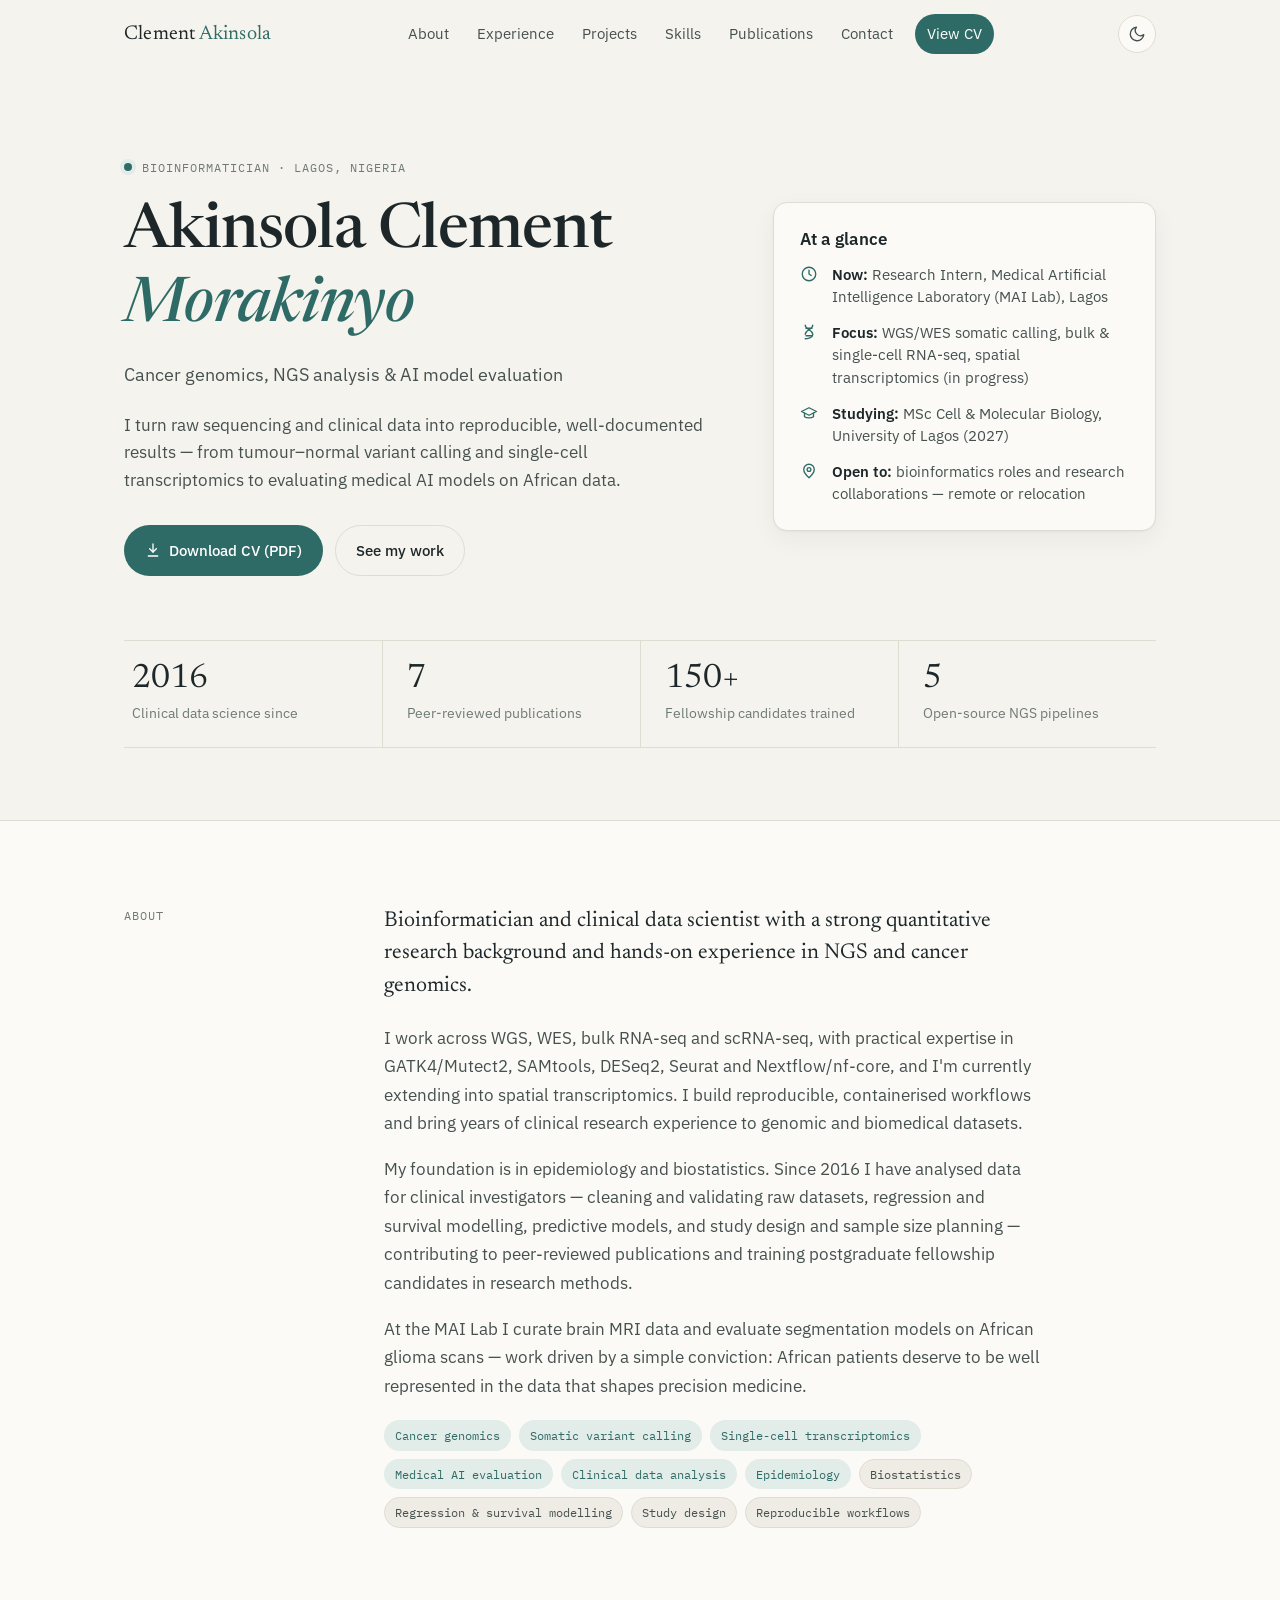
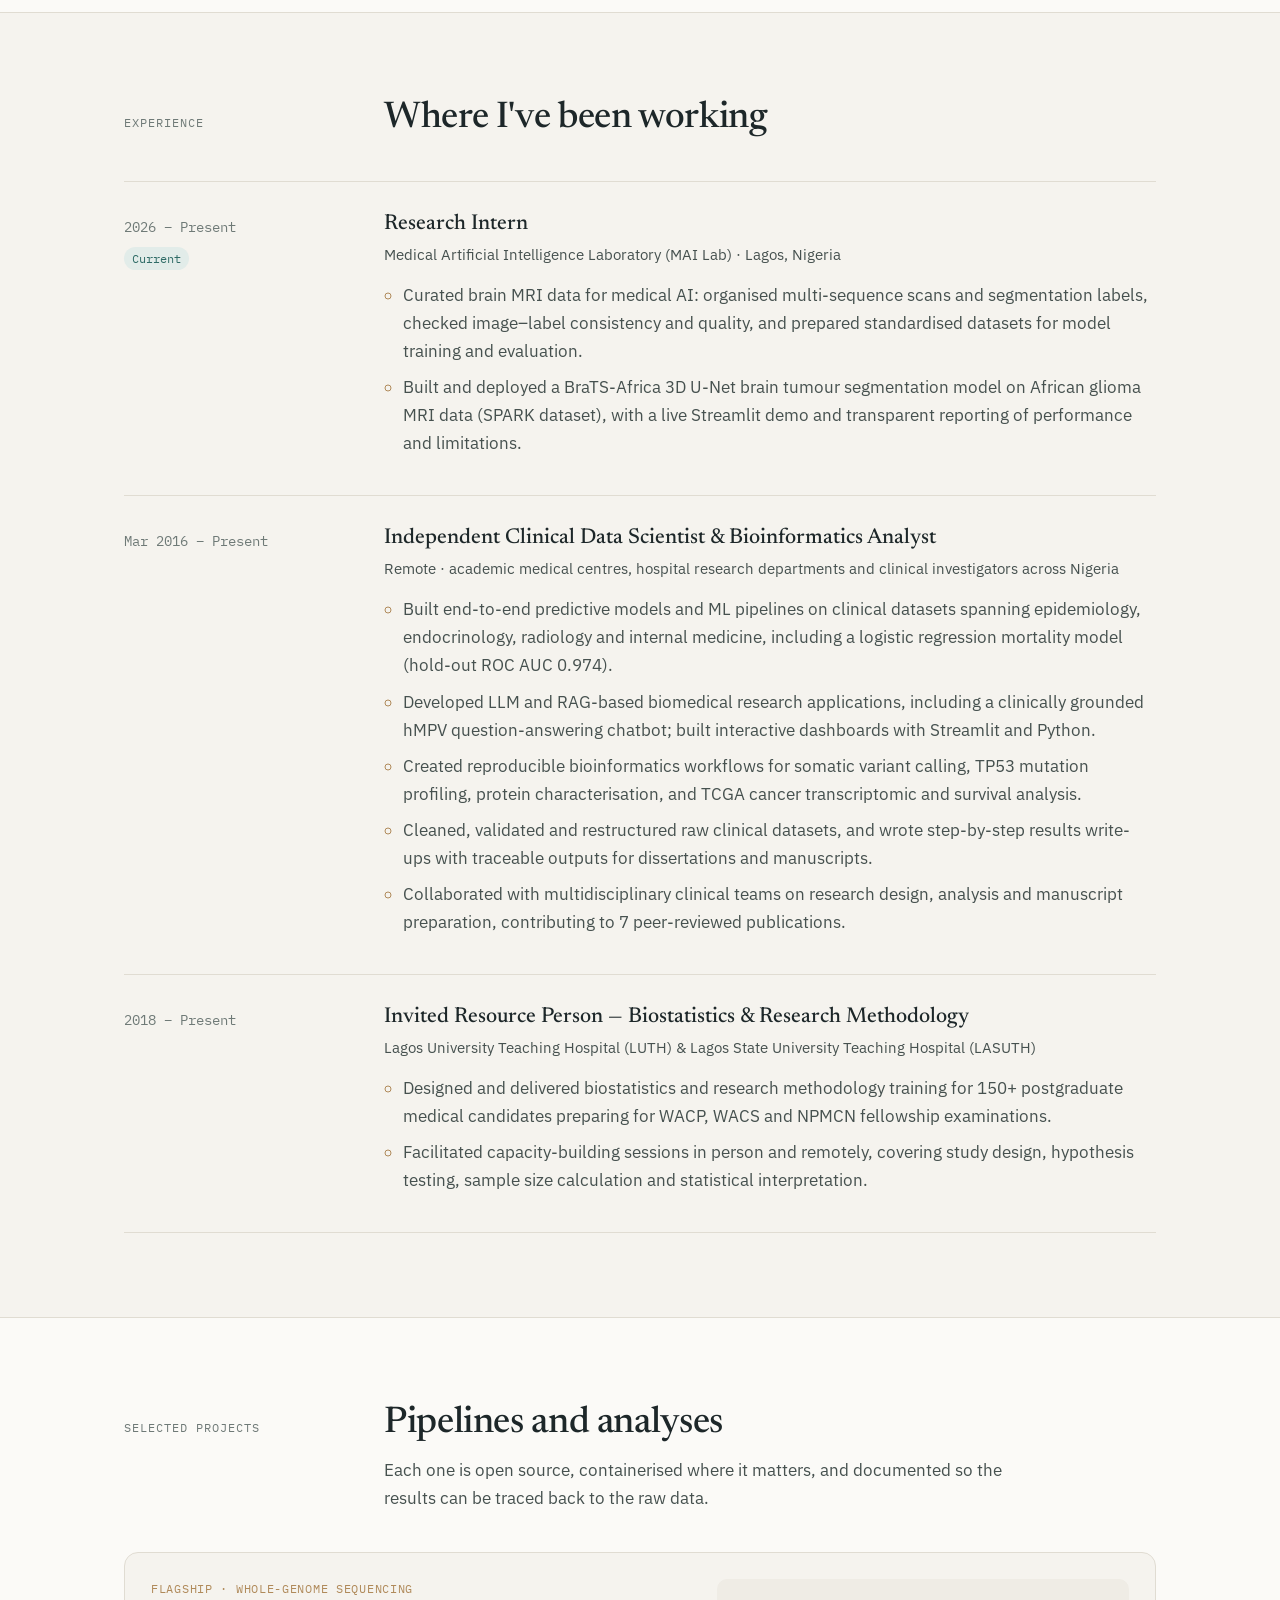
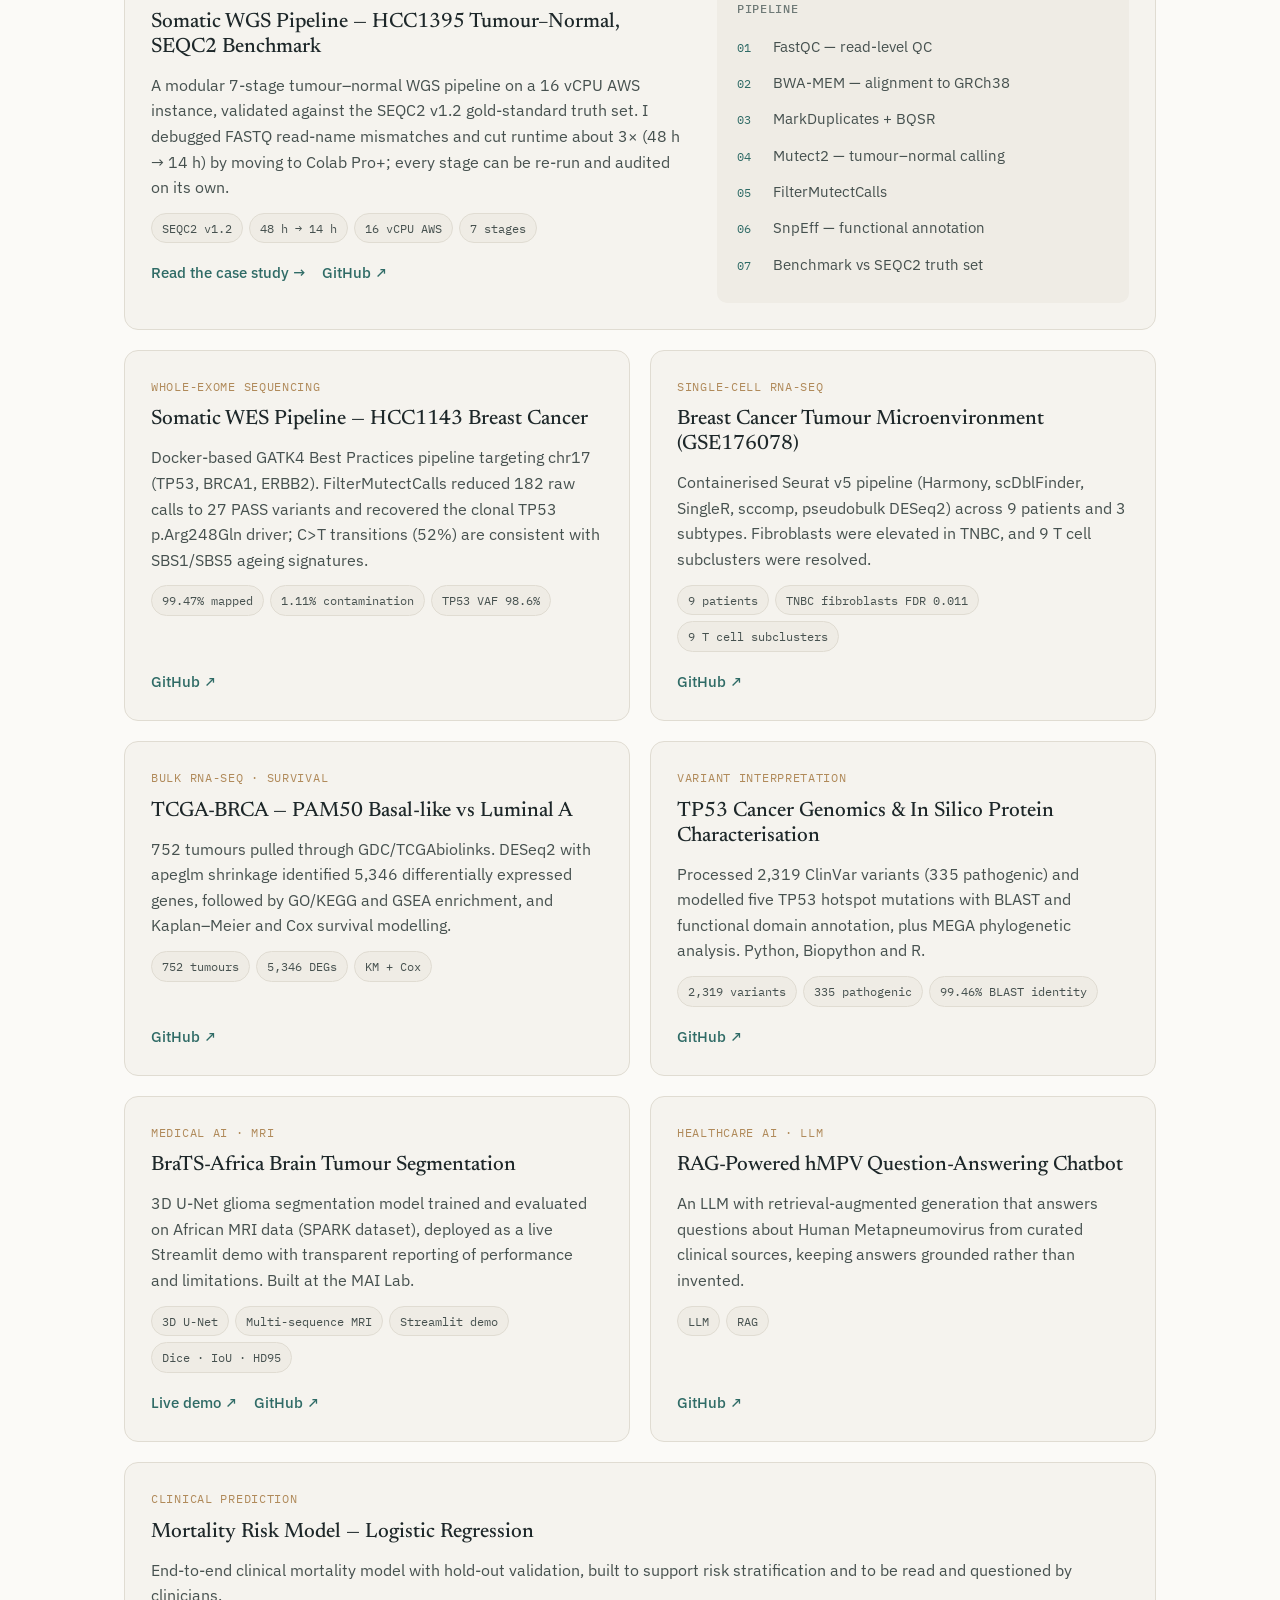
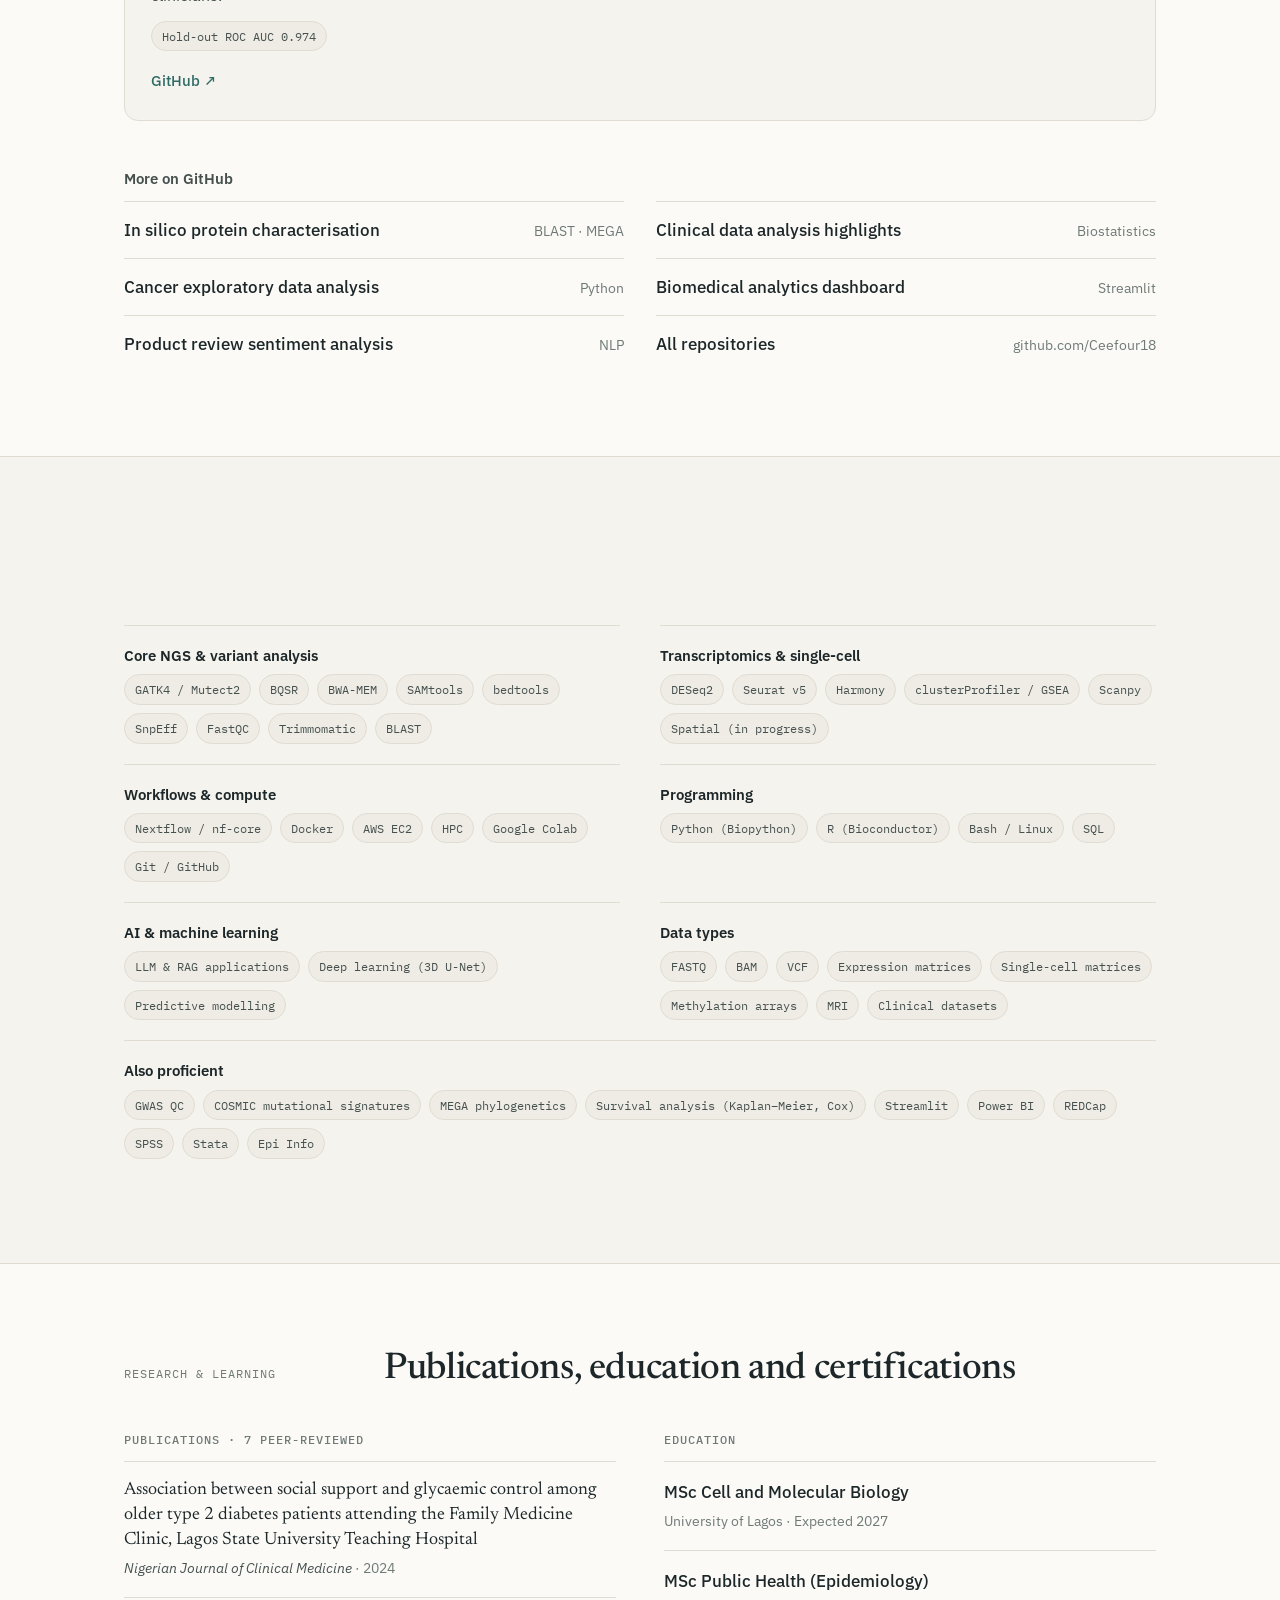
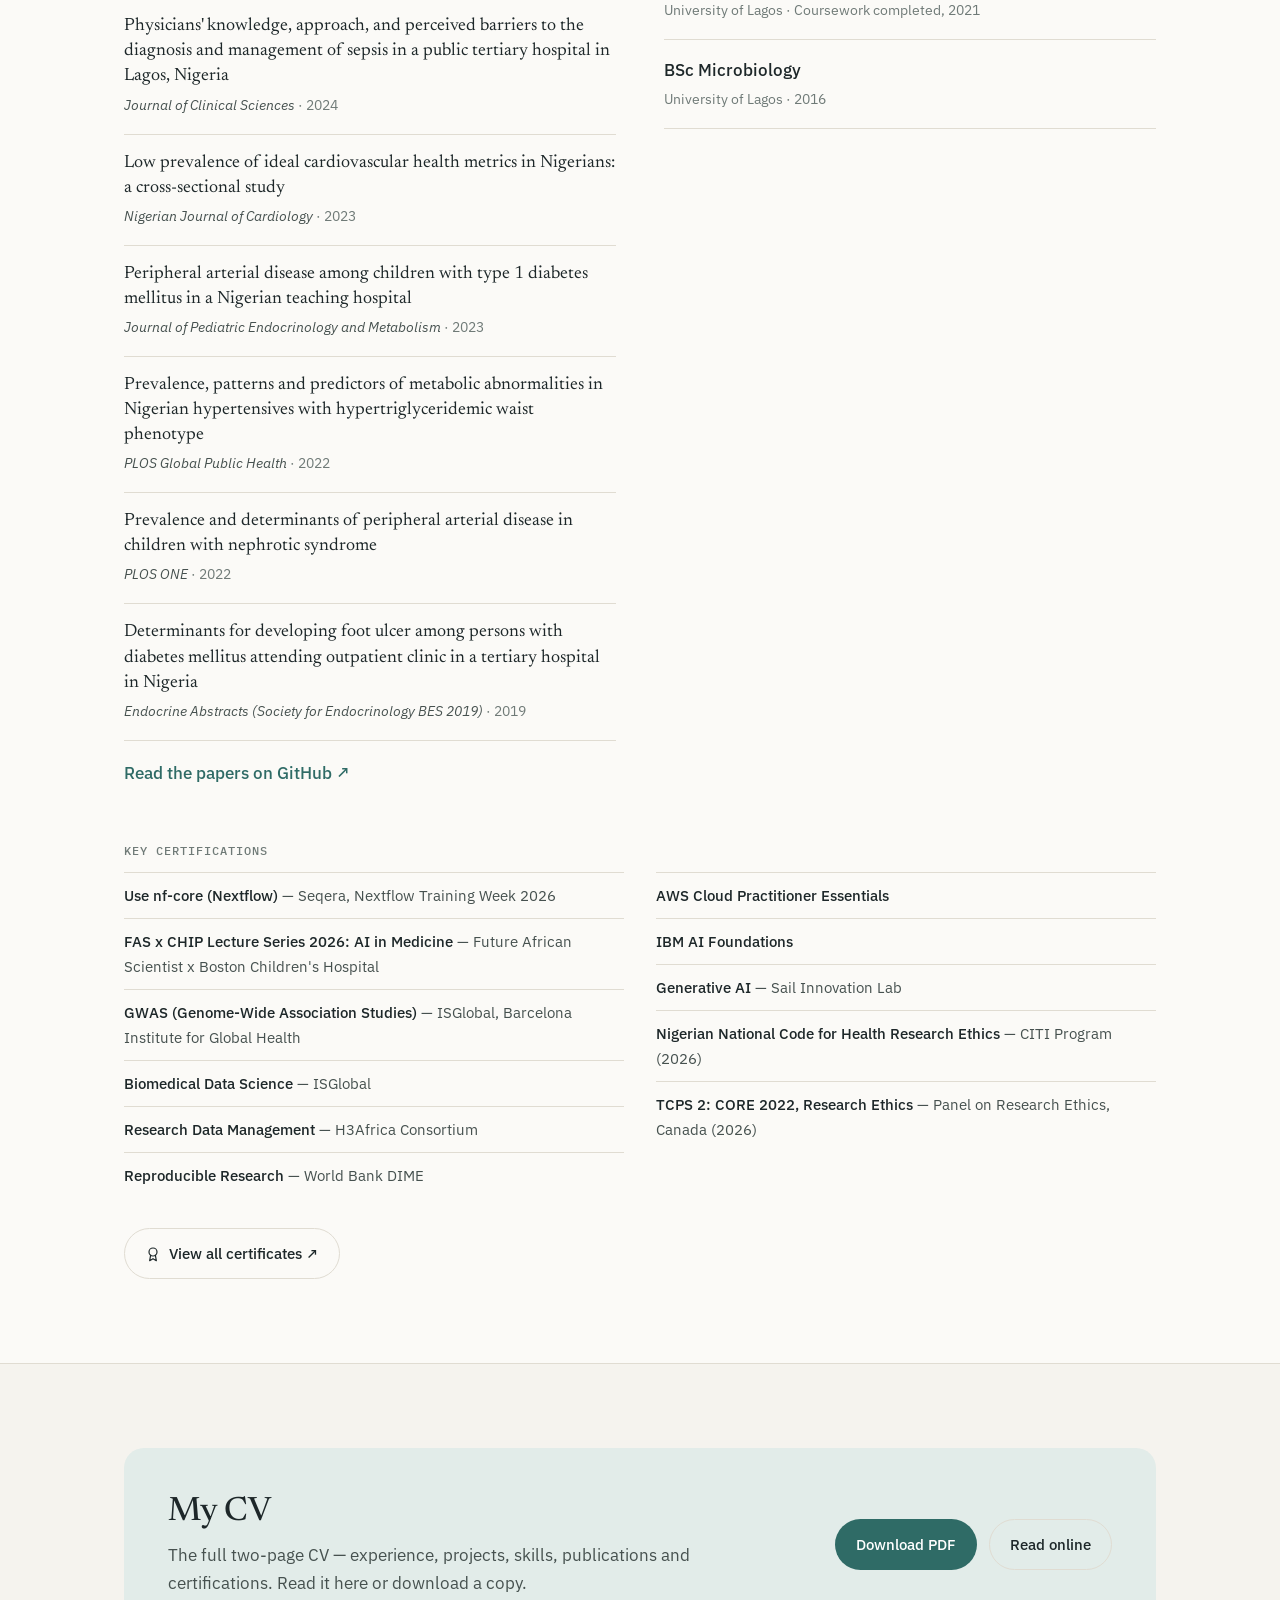
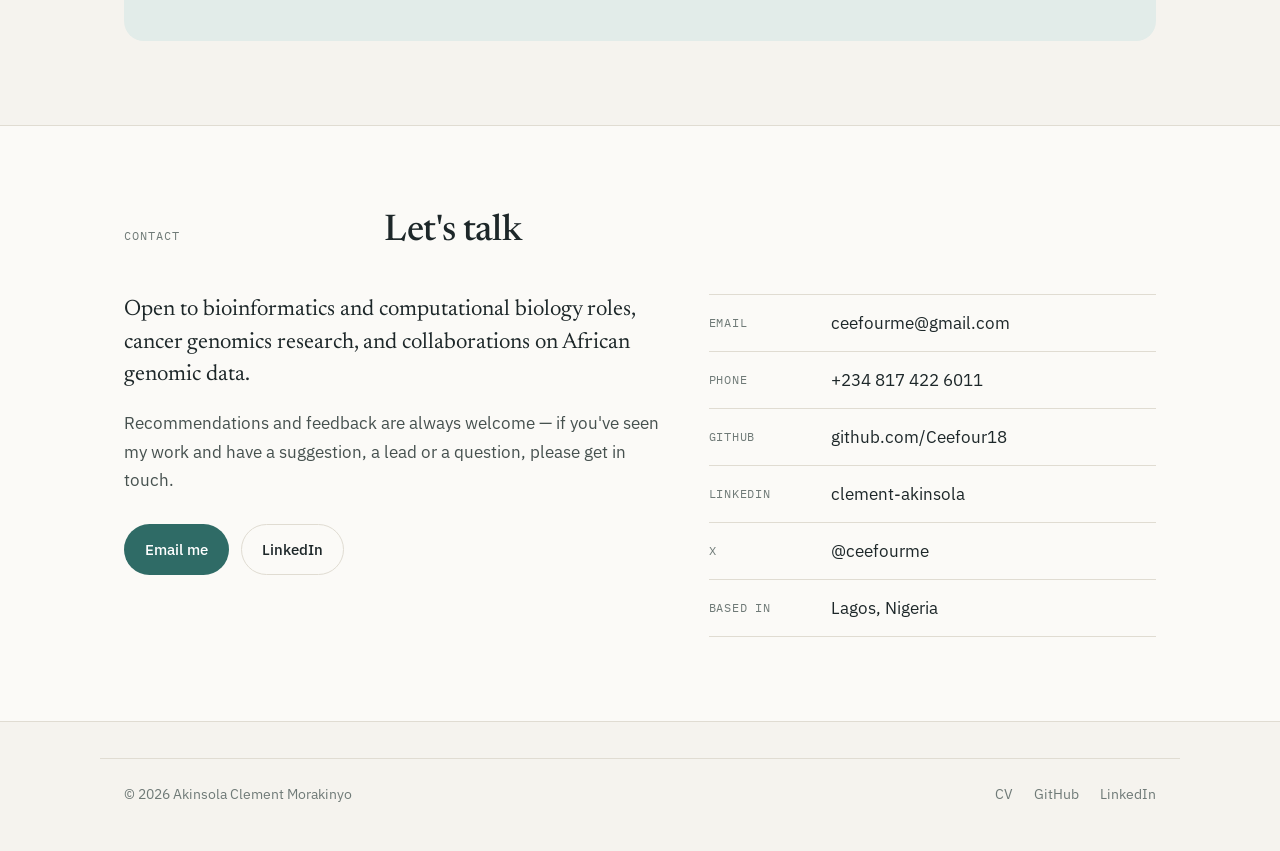
==== commit 59de833a: "Add full publication list with DOIs and BraTS-Africa links - All 7 publications listed with journal," ====
--- a/index.html
+++ b/index.html
@@ -272,12 +272,17 @@
 
 					<article class="project reveal">
 						<span class="kicker">Medical AI · MRI</span>
-						<h3>BraTS-Africa Brain Tumour Segmentation</h3>
+						<h3><a href="https://github.com/Ceefour18/brats-africa-3dunet-segmentation" target="_blank" rel="noopener">BraTS-Africa Brain Tumour Segmentation</a></h3>
 						<p>3D U-Net glioma segmentation model trained and evaluated on African MRI data (SPARK dataset), deployed as a live Streamlit demo with transparent reporting of performance and limitations. Built at the MAI Lab.</p>
 						<div class="metrics">
 							<span class="chip">3D U-Net</span>
 							<span class="chip">Multi-sequence MRI</span>
 							<span class="chip">Streamlit demo</span>
+							<span class="chip">Dice · IoU · HD95</span>
+						</div>
+						<div class="project-links">
+							<a href="https://brats-africa-3dunet.streamlit.app" target="_blank" rel="noopener">Live demo ↗</a>
+							<a href="https://github.com/Ceefour18/brats-africa-3dunet-segmentation" target="_blank" rel="noopener">GitHub ↗</a>
 						</div>
 					</article>
 
@@ -381,22 +386,38 @@
 
 				<div class="two-col reveal">
 					<div>
-						<h3 class="col-title">Selected publications · 7 peer-reviewed</h3>
+						<h3 class="col-title">Publications · 7 peer-reviewed</h3>
 						<ul class="plain-list">
 							<li>
-								<span class="pub-title">Association between Social Support and Glycemic Control among Older Type 2 Diabetes Patients</span>
+								<a class="pub-title" href="https://github.com/Ceefour18/Peer-reviewed-Publication" target="_blank" rel="noopener">Association between social support and glycaemic control among older type 2 diabetes patients attending the Family Medicine Clinic, Lagos State University Teaching Hospital</a>
 								<span class="pub-meta"><em>Nigerian Journal of Clinical Medicine</em> · 2024</span>
 							</li>
 							<li>
-								<span class="pub-title">Physicians' Knowledge and Barriers in Sepsis Diagnosis and Management</span>
-								<span class="pub-meta"><em>Journal of Clinical Sciences</em> · 2023</span>
-							</li>
-							<li>
-								<span class="pub-title">Prevalence and Determinants of Peripheral Arterial Disease in Children with Nephrotic Syndrome</span>
+								<a class="pub-title" href="https://doi.org/10.4103/jcls.jcls_45_23" target="_blank" rel="noopener">Physicians' knowledge, approach, and perceived barriers to the diagnosis and management of sepsis in a public tertiary hospital in Lagos, Nigeria</a>
+								<span class="pub-meta"><em>Journal of Clinical Sciences</em> · 2024</span>
+							</li>
+							<li>
+								<a class="pub-title" href="https://doi.org/10.4103/njc.njc_15_23" target="_blank" rel="noopener">Low prevalence of ideal cardiovascular health metrics in Nigerians: a cross-sectional study</a>
+								<span class="pub-meta"><em>Nigerian Journal of Cardiology</em> · 2023</span>
+							</li>
+							<li>
+								<a class="pub-title" href="https://doi.org/10.1515/jpem-2022-0504" target="_blank" rel="noopener">Peripheral arterial disease among children with type 1 diabetes mellitus in a Nigerian teaching hospital</a>
+								<span class="pub-meta"><em>Journal of Pediatric Endocrinology and Metabolism</em> · 2023</span>
+							</li>
+							<li>
+								<a class="pub-title" href="https://doi.org/10.1371/journal.pgph.0001203" target="_blank" rel="noopener">Prevalence, patterns and predictors of metabolic abnormalities in Nigerian hypertensives with hypertriglyceridemic waist phenotype</a>
+								<span class="pub-meta"><em>PLOS Global Public Health</em> · 2022</span>
+							</li>
+							<li>
+								<a class="pub-title" href="https://doi.org/10.1371/journal.pone.0266432" target="_blank" rel="noopener">Prevalence and determinants of peripheral arterial disease in children with nephrotic syndrome</a>
 								<span class="pub-meta"><em>PLOS ONE</em> · 2022</span>
 							</li>
+							<li>
+								<a class="pub-title" href="https://doi.org/10.1530/endoabs.65.P213" target="_blank" rel="noopener">Determinants for developing foot ulcer among persons with diabetes mellitus attending outpatient clinic in a tertiary hospital in Nigeria</a>
+								<span class="pub-meta"><em>Endocrine Abstracts (Society for Endocrinology BES 2019)</em> · 2019</span>
+							</li>
 						</ul>
-						<a class="more-link" href="https://github.com/Ceefour18/Peer-reviewed-Publication" target="_blank" rel="noopener">Full publication list ↗</a>
+						<a class="more-link" href="https://github.com/Ceefour18/Peer-reviewed-Publication" target="_blank" rel="noopener">Read the papers on GitHub ↗</a>
 					</div>
 
 					<div>
--- a/assets/css/calm.css
+++ b/assets/css/calm.css
@@ -375,3 +375,6 @@
 	.projects > .project:last-child:nth-child(even) { grid-column: 1 / -1; }
 }
 
+
+a.pub-title { text-decoration: none; }
+a.pub-title:hover { color: var(--accent); text-decoration: underline; }
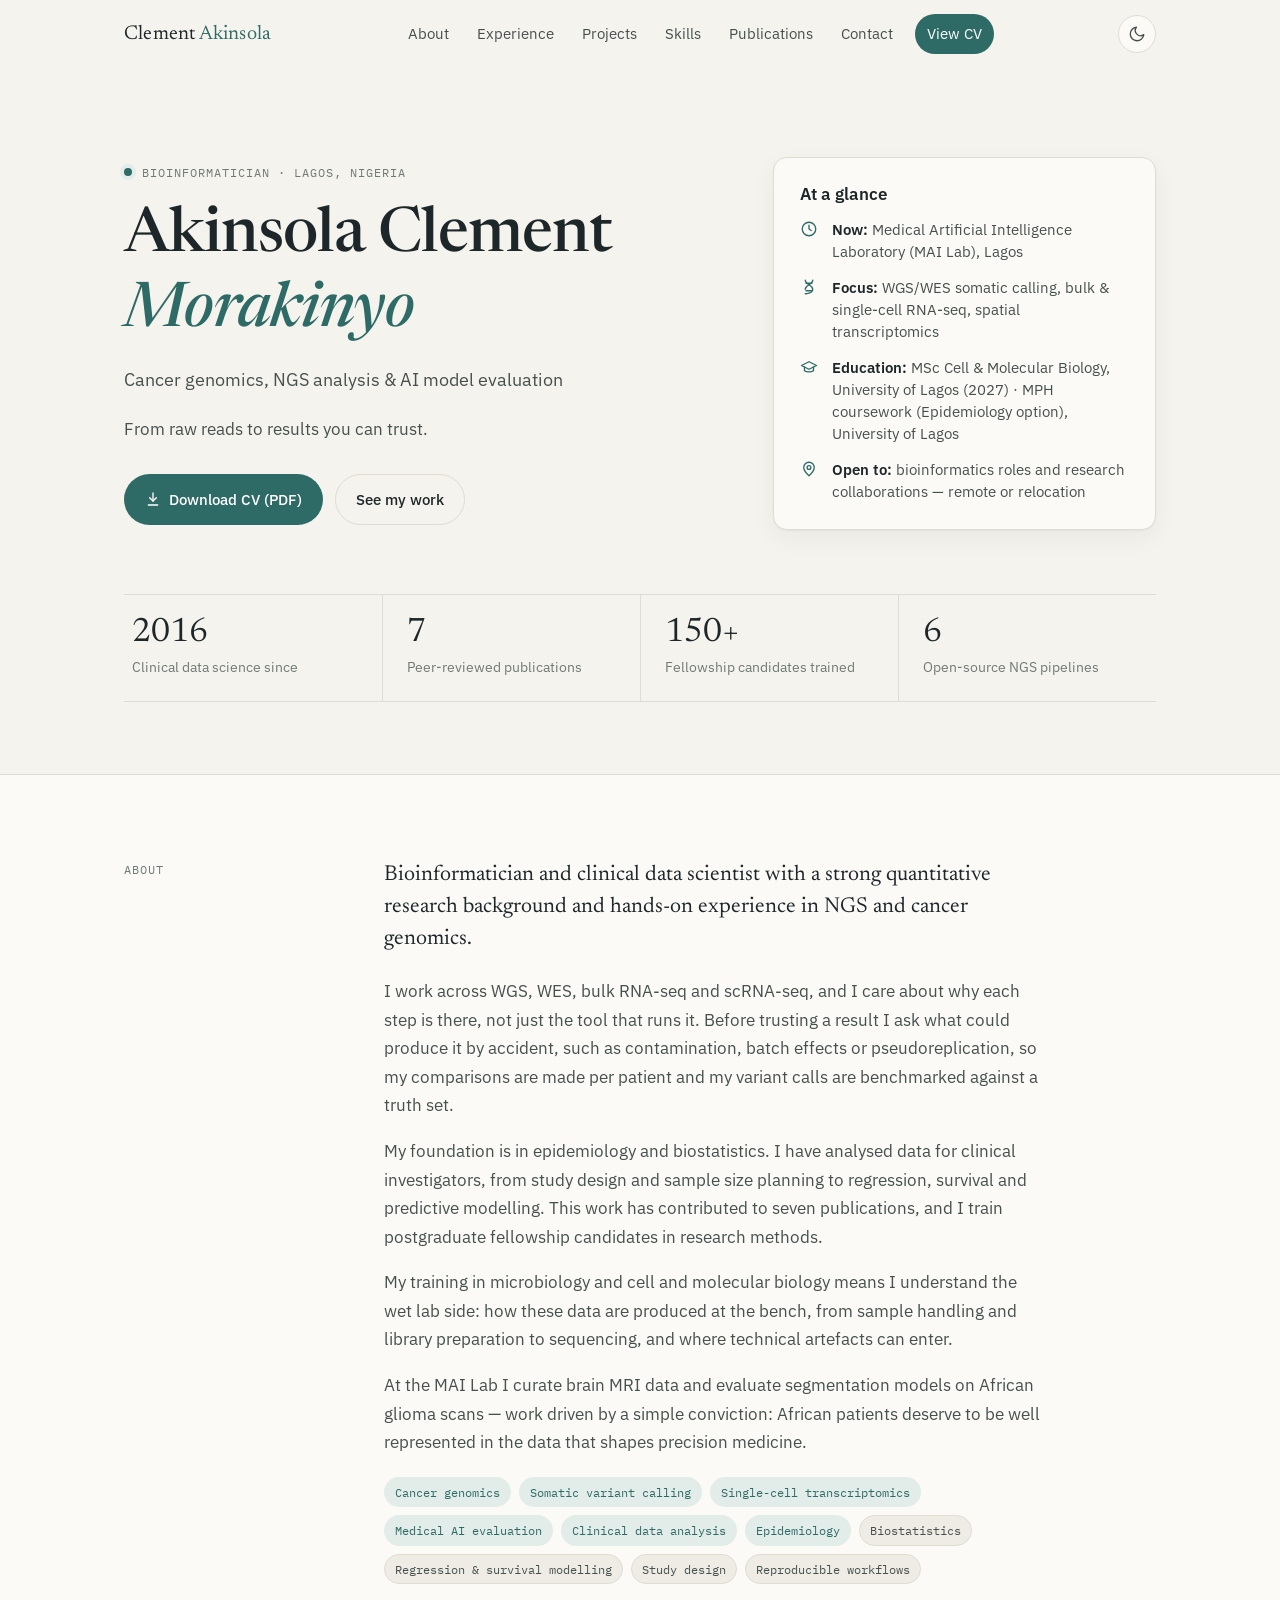
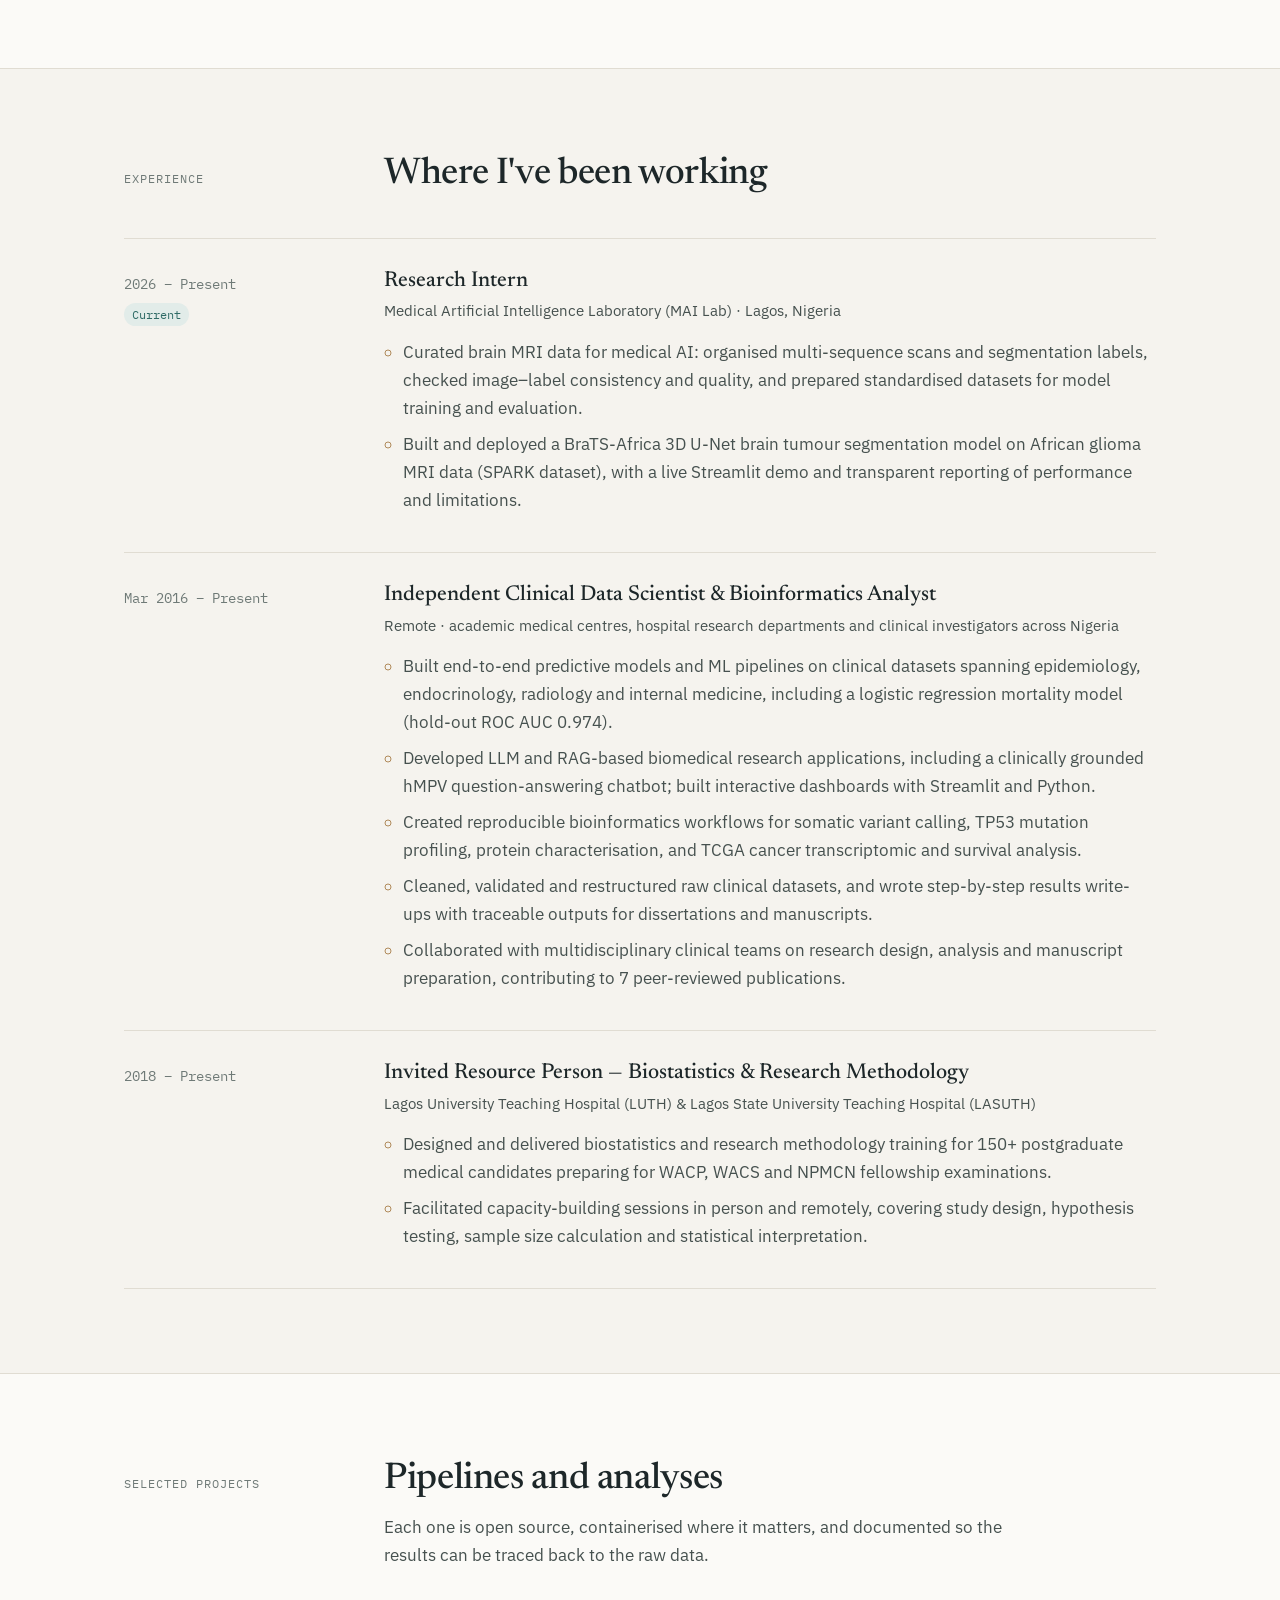
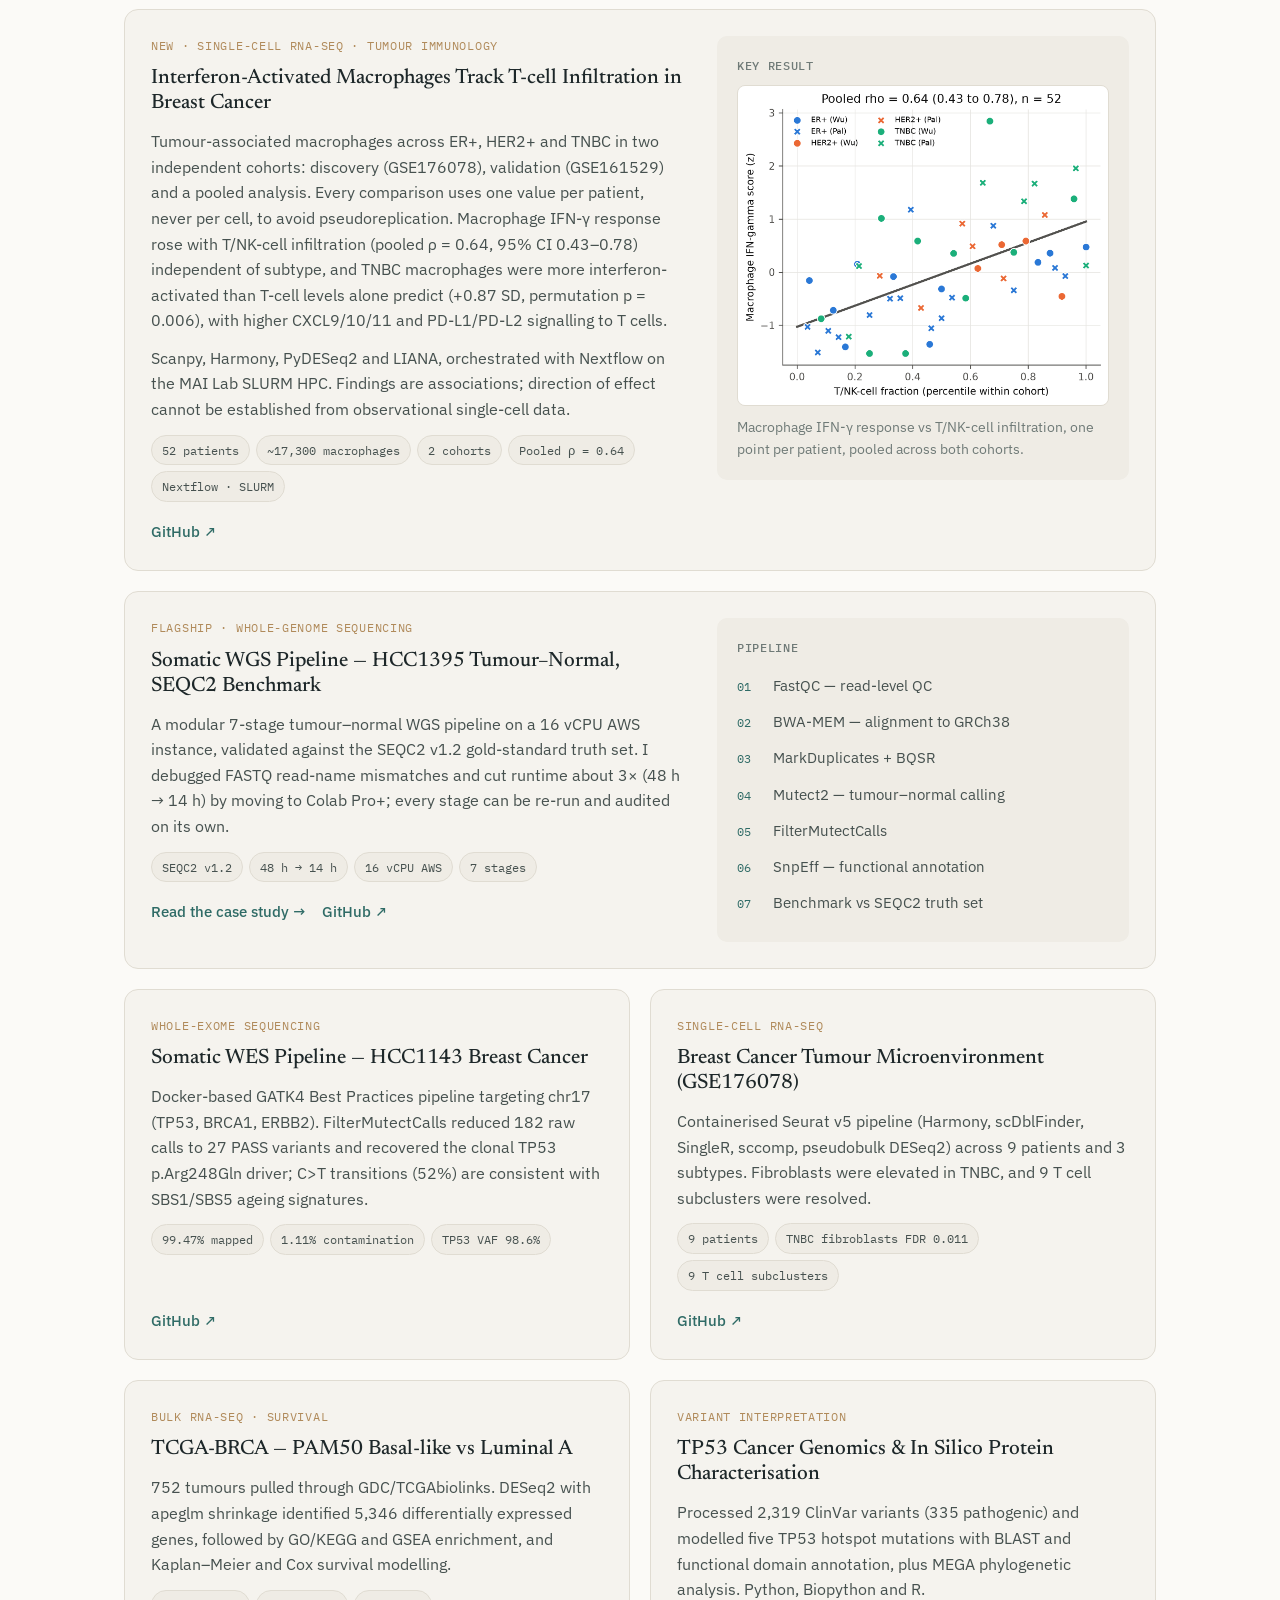
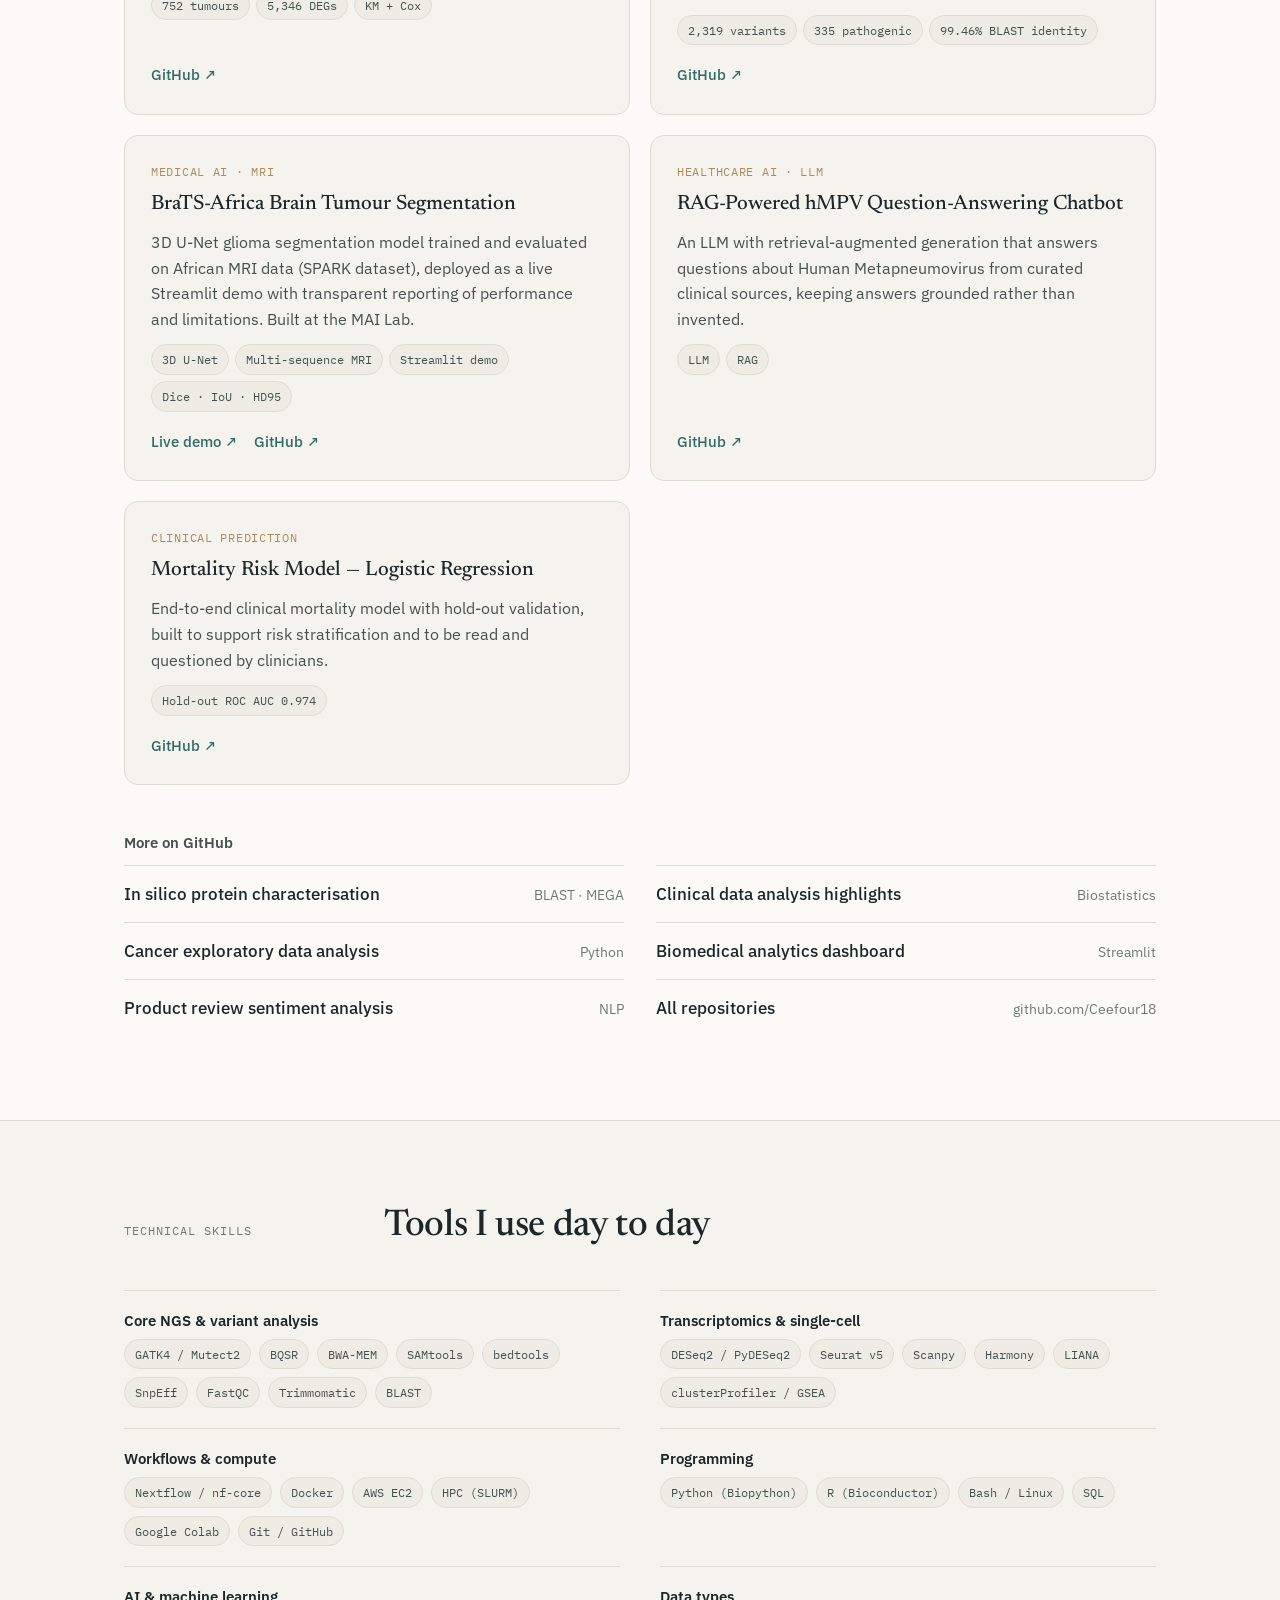
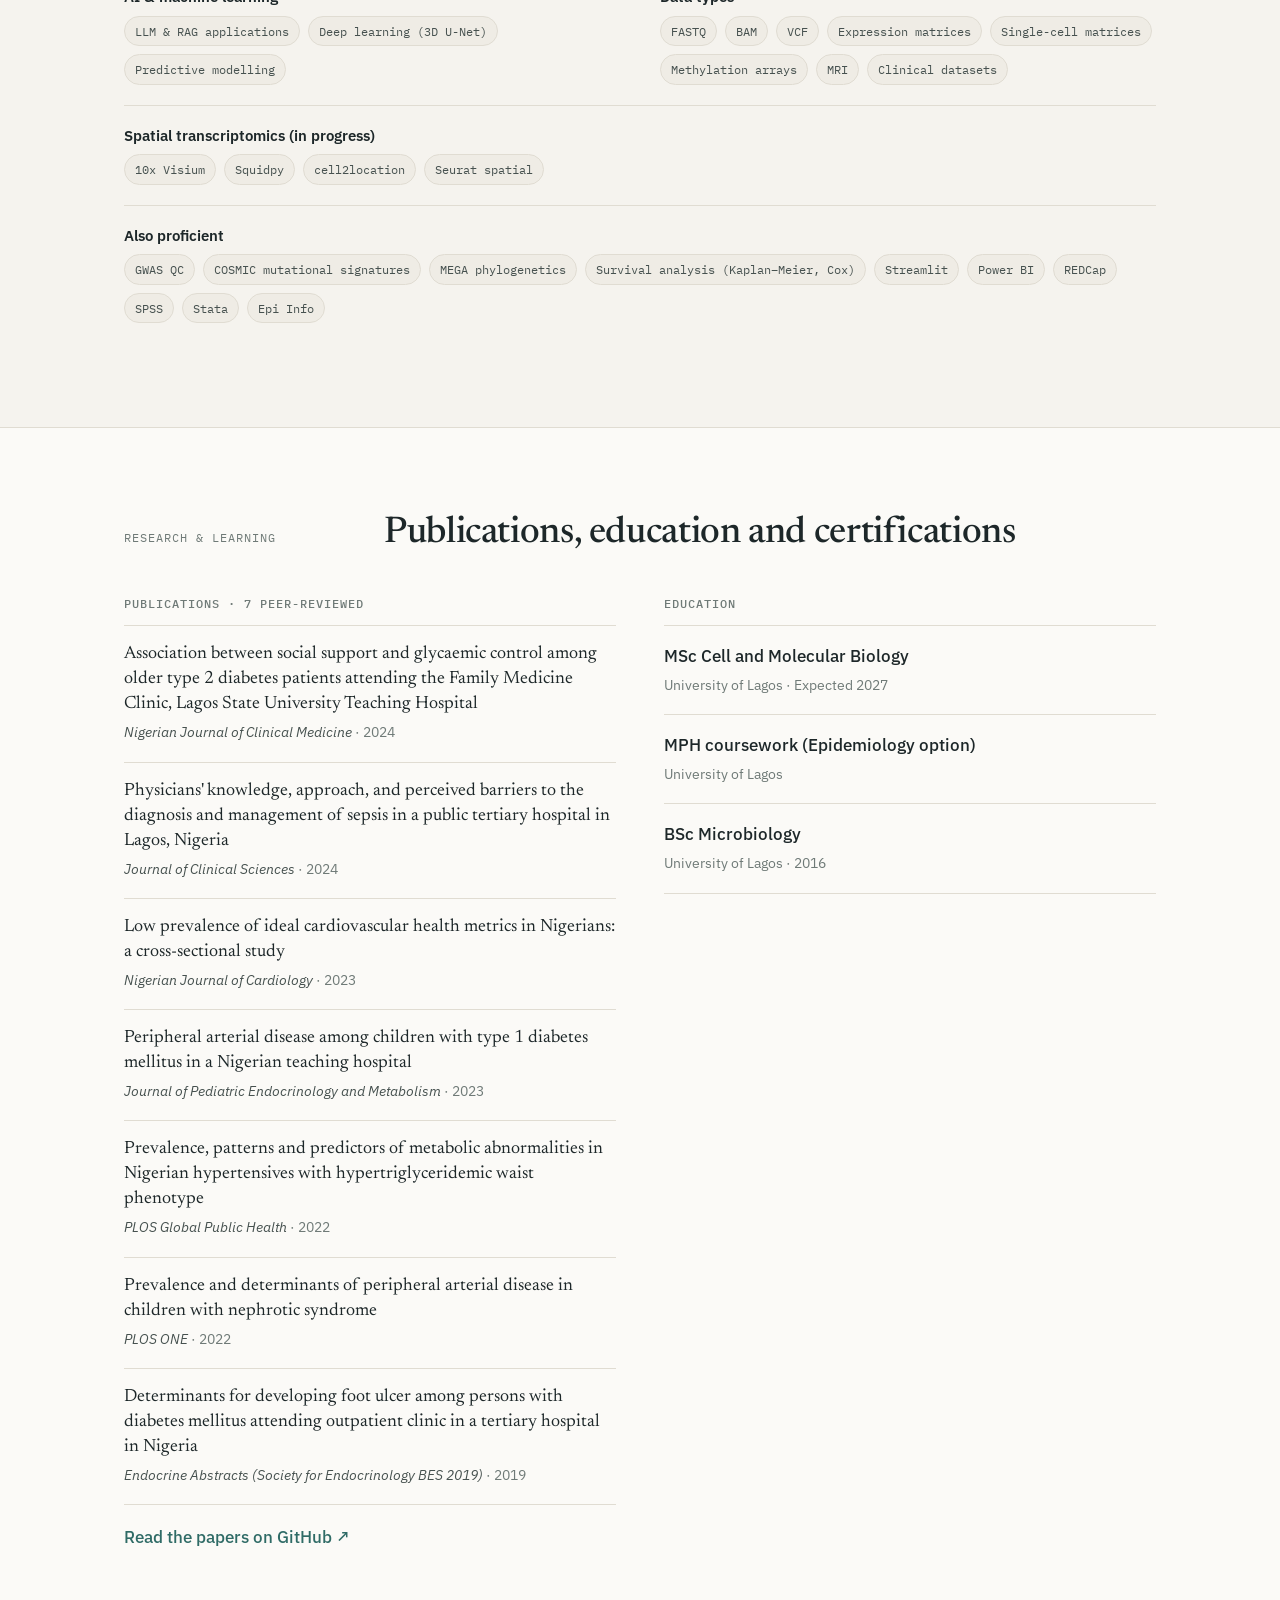
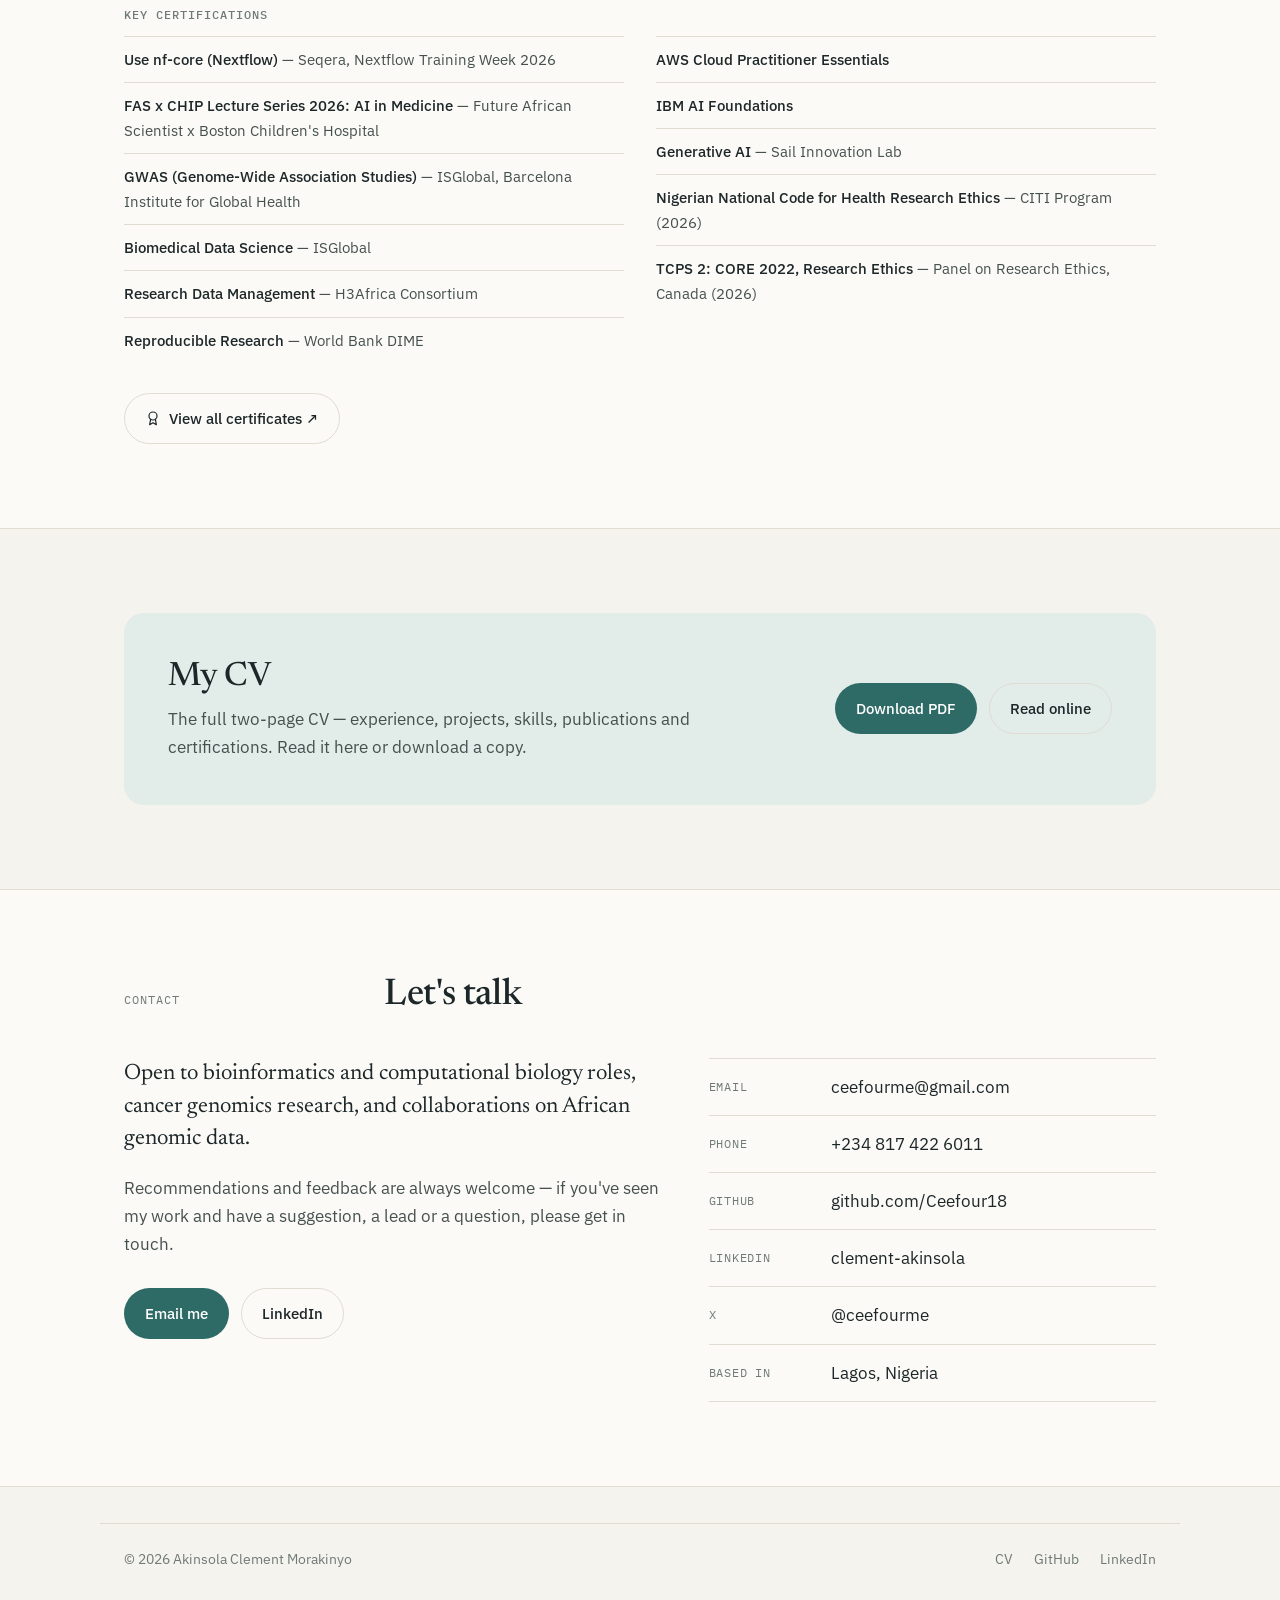
==== commit 0afd85fb: "Add macrophage scRNA-seq project and refresh homepage copy - Feature breast-cancer-macrophage-scrnas" ====
--- a/index.html
+++ b/index.html
@@ -4,8 +4,8 @@
 	<meta charset="utf-8" />
 	<meta name="viewport" content="width=device-width, initial-scale=1.0" />
 	<title>Clement Akinsola — Bioinformatician</title>
-	<meta name="description" content="Akinsola Clement Morakinyo — bioinformatician and clinical data scientist in Lagos, Nigeria. Cancer genomics, NGS analysis (WGS, WES, bulk and single-cell RNA-seq) and medical AI model evaluation." />
-	<meta name="keywords" content="Bioinformatics, Cancer Genomics, NGS, WGS, WES, RNA-seq, scRNA-seq, GATK4, Mutect2, Seurat, DESeq2, Nextflow, nf-core, Medical AI, Brain tumour segmentation, Clinical Data Science, Lagos, Nigeria" />
+	<meta name="description" content="Akinsola Clement Morakinyo — bioinformatician and clinical data scientist in Lagos, Nigeria. Cancer genomics, NGS analysis (WGS, WES, bulk and single-cell RNA-seq, tumour immunology) and medical AI model evaluation." />
+	<meta name="keywords" content="Bioinformatics, Cancer Genomics, NGS, WGS, WES, RNA-seq, scRNA-seq, GATK4, Mutect2, Seurat, Scanpy, DESeq2, Nextflow, nf-core, Medical AI, Brain tumour segmentation, Clinical Data Science, Lagos, Nigeria" />
 	<meta name="author" content="Akinsola Clement Morakinyo" />
 	<meta name="robots" content="index, follow" />
 	<meta property="og:title" content="Clement Akinsola — Bioinformatician" />
@@ -55,7 +55,7 @@
 						<h1>Akinsola Clement <em>Morakinyo</em></h1>
 						<p class="role">Cancer genomics, NGS analysis &amp; AI model evaluation</p>
 						<p class="lede">
-							I turn raw sequencing and clinical data into reproducible, well-documented results — from tumour–normal variant calling and single-cell transcriptomics to evaluating medical AI models on African data.
+							From raw reads to results you can trust.
 						</p>
 						<div class="hero-actions">
 							<a href="assets/Akinsola_Clement_Morakinyo_CV.pdf" class="btn btn-primary" download>
@@ -71,15 +71,15 @@
 						<ul class="facts">
 							<li>
 								<svg width="18" height="18" viewBox="0 0 24 24" fill="none" stroke="currentColor" stroke-width="1.8" stroke-linecap="round" stroke-linejoin="round" aria-hidden="true"><circle cx="12" cy="12" r="9"/><path d="M12 7v5l3 2"/></svg>
-								<span><strong>Now:</strong> Research Intern, Medical Artificial Intelligence Laboratory (MAI Lab), Lagos</span>
+								<span><strong>Now:</strong> Medical Artificial Intelligence Laboratory (MAI Lab), Lagos</span>
 							</li>
 							<li>
 								<svg width="18" height="18" viewBox="0 0 24 24" fill="none" stroke="currentColor" stroke-width="1.8" stroke-linecap="round" stroke-linejoin="round" aria-hidden="true"><path d="M7 3c0 6 10 6 10 12s-10 6-10 6"/><path d="M17 3c0 6-10 6-10 12"/><path d="M8 7h8M8 17h8"/></svg>
-								<span><strong>Focus:</strong> WGS/WES somatic calling, bulk &amp; single-cell RNA-seq, spatial transcriptomics (in progress)</span>
+								<span><strong>Focus:</strong> WGS/WES somatic calling, bulk &amp; single-cell RNA-seq, spatial transcriptomics</span>
 							</li>
 							<li>
 								<svg width="18" height="18" viewBox="0 0 24 24" fill="none" stroke="currentColor" stroke-width="1.8" stroke-linecap="round" stroke-linejoin="round" aria-hidden="true"><path d="M22 10 12 5 2 10l10 5 10-5z"/><path d="M6 12v5c3 2 9 2 12 0v-5"/></svg>
-								<span><strong>Studying:</strong> MSc Cell &amp; Molecular Biology, University of Lagos (2027)</span>
+								<span><strong>Education:</strong> MSc Cell &amp; Molecular Biology, University of Lagos (2027) · MPH coursework (Epidemiology option), University of Lagos</span>
 							</li>
 							<li>
 								<svg width="18" height="18" viewBox="0 0 24 24" fill="none" stroke="currentColor" stroke-width="1.8" stroke-linecap="round" stroke-linejoin="round" aria-hidden="true"><path d="M12 21s-7-6.2-7-11a7 7 0 0 1 14 0c0 4.8-7 11-7 11z"/><circle cx="12" cy="10" r="2.5"/></svg>
@@ -93,7 +93,7 @@
 					<div class="stat"><div class="num">2016</div><div class="lbl">Clinical data science since</div></div>
 					<div class="stat"><div class="num">7</div><div class="lbl">Peer-reviewed publications</div></div>
 					<div class="stat"><div class="num">150+</div><div class="lbl">Fellowship candidates trained</div></div>
-					<div class="stat"><div class="num">5</div><div class="lbl">Open-source NGS pipelines</div></div>
+					<div class="stat"><div class="num">6</div><div class="lbl">Open-source NGS pipelines</div></div>
 				</div>
 			</div>
 		</section>
@@ -106,10 +106,13 @@
 					<div class="about-text">
 						<p>Bioinformatician and clinical data scientist with a strong quantitative research background and hands-on experience in NGS and cancer genomics.</p>
 						<p>
-							I work across WGS, WES, bulk RNA-seq and scRNA-seq, with practical expertise in GATK4/Mutect2, SAMtools, DESeq2, Seurat and Nextflow/nf-core, and I'm currently extending into spatial transcriptomics. I build reproducible, containerised workflows and bring years of clinical research experience to genomic and biomedical datasets.
+							I work across WGS, WES, bulk RNA-seq and scRNA-seq, and I care about why each step is there, not just the tool that runs it. Before trusting a result I ask what could produce it by accident, such as contamination, batch effects or pseudoreplication, so my comparisons are made per patient and my variant calls are benchmarked against a truth set.
 						</p>
 						<p>
-							My foundation is in epidemiology and biostatistics. Since 2016 I have analysed data for clinical investigators — cleaning and validating raw datasets, regression and survival modelling, predictive models, and study design and sample size planning — contributing to peer-reviewed publications and training postgraduate fellowship candidates in research methods.
+							My foundation is in epidemiology and biostatistics. I have analysed data for clinical investigators, from study design and sample size planning to regression, survival and predictive modelling. This work has contributed to seven publications, and I train postgraduate fellowship candidates in research methods.
+						</p>
+						<p>
+							My training in microbiology and cell and molecular biology means I understand the wet lab side: how these data are produced at the bench, from sample handling and library preparation to sequencing, and where technical artefacts can enter.
 						</p>
 						<p>
 							At the MAI Lab I curate brain MRI data and evaluate segmentation models on African glioma scans — work driven by a simple conviction: African patients deserve to be well represented in the data that shapes precision medicine.
@@ -192,6 +195,30 @@
 				</div>
 
 				<div class="projects">
+					<article class="project featured reveal">
+						<div style="display:flex;flex-direction:column;gap:12px;">
+							<span class="kicker">New · Single-cell RNA-seq · Tumour immunology</span>
+							<h3><a href="https://github.com/Ceefour18/breast-cancer-macrophage-scrnaseq" target="_blank" rel="noopener">Interferon-Activated Macrophages Track T-cell Infiltration in Breast Cancer</a></h3>
+							<p>Tumour-associated macrophages across ER+, HER2+ and TNBC in two independent cohorts: discovery (GSE176078), validation (GSE161529) and a pooled analysis. Every comparison uses one value per patient, never per cell, to avoid pseudoreplication. Macrophage IFN-γ response rose with T/NK-cell infiltration (pooled ρ = 0.64, 95% CI 0.43–0.78) independent of subtype, and TNBC macrophages were more interferon-activated than T-cell levels alone predict (+0.87 SD, permutation p = 0.006), with higher CXCL9/10/11 and PD-L1/PD-L2 signalling to T cells.</p>
+							<p>Scanpy, Harmony, PyDESeq2 and LIANA, orchestrated with Nextflow on the MAI Lab SLURM HPC. Findings are associations; direction of effect cannot be established from observational single-cell data.</p>
+							<div class="metrics">
+								<span class="chip">52 patients</span>
+								<span class="chip">~17,300 macrophages</span>
+								<span class="chip">2 cohorts</span>
+								<span class="chip">Pooled ρ = 0.64</span>
+								<span class="chip">Nextflow · SLURM</span>
+							</div>
+							<div class="project-links">
+								<a href="https://github.com/Ceefour18/breast-cancer-macrophage-scrnaseq" target="_blank" rel="noopener">GitHub ↗</a>
+							</div>
+						</div>
+						<figure class="featured-side featured-figure">
+							<h4>Key result</h4>
+							<img src="images/macrophage-ifn-tcells.png" width="1408" height="1211" loading="lazy" alt="Scatter plot of macrophage interferon-gamma score against T/NK-cell fraction for 52 patients across two cohorts, coloured by subtype, with a rising trend line; pooled rho 0.64." />
+							<figcaption>Macrophage IFN-γ response vs T/NK-cell infiltration, one point per patient, pooled across both cohorts.</figcaption>
+						</figure>
+					</article>
+
 					<article class="project featured reveal">
 						<div style="display:flex;flex-direction:column;gap:12px;">
 							<span class="kicker">Flagship · Whole-genome sequencing</span>
@@ -339,13 +366,13 @@
 					<div class="skill-row">
 						<h3>Transcriptomics &amp; single-cell</h3>
 						<div class="focus-list">
-							<span class="chip">DESeq2</span><span class="chip">Seurat v5</span><span class="chip">Harmony</span><span class="chip">clusterProfiler / GSEA</span><span class="chip">Scanpy</span><span class="chip">Spatial (in progress)</span>
+							<span class="chip">DESeq2 / PyDESeq2</span><span class="chip">Seurat v5</span><span class="chip">Scanpy</span><span class="chip">Harmony</span><span class="chip">LIANA</span><span class="chip">clusterProfiler / GSEA</span>
 						</div>
 					</div>
 					<div class="skill-row">
 						<h3>Workflows &amp; compute</h3>
 						<div class="focus-list">
-							<span class="chip">Nextflow / nf-core</span><span class="chip">Docker</span><span class="chip">AWS EC2</span><span class="chip">HPC</span><span class="chip">Google Colab</span><span class="chip">Git / GitHub</span>
+							<span class="chip">Nextflow / nf-core</span><span class="chip">Docker</span><span class="chip">AWS EC2</span><span class="chip">HPC (SLURM)</span><span class="chip">Google Colab</span><span class="chip">Git / GitHub</span>
 						</div>
 					</div>
 					<div class="skill-row">
@@ -364,6 +391,12 @@
 						<h3>Data types</h3>
 						<div class="focus-list">
 							<span class="chip">FASTQ</span><span class="chip">BAM</span><span class="chip">VCF</span><span class="chip">Expression matrices</span><span class="chip">Single-cell matrices</span><span class="chip">Methylation arrays</span><span class="chip">MRI</span><span class="chip">Clinical datasets</span>
+						</div>
+					</div>
+					<div class="skill-row" style="grid-column: 1 / -1;">
+						<h3>Spatial transcriptomics (in progress)</h3>
+						<div class="focus-list">
+							<span class="chip">10x Visium</span><span class="chip">Squidpy</span><span class="chip">cell2location</span><span class="chip">Seurat spatial</span>
 						</div>
 					</div>
 					<div class="skill-row" style="grid-column: 1 / -1;">
@@ -424,7 +457,7 @@
 						<h3 class="col-title">Education</h3>
 						<ul class="plain-list">
 							<li><span class="t">MSc Cell and Molecular Biology</span><span class="s">University of Lagos · Expected 2027</span></li>
-							<li><span class="t">MSc Public Health (Epidemiology)</span><span class="s">University of Lagos · Coursework completed, 2021</span></li>
+							<li><span class="t">MPH coursework (Epidemiology option)</span><span class="s">University of Lagos</span></li>
 							<li><span class="t">BSc Microbiology</span><span class="s">University of Lagos · 2016</span></li>
 						</ul>
 					</div>
--- a/assets/css/calm.css
+++ b/assets/css/calm.css
@@ -241,6 +241,9 @@
 .project-links a { text-decoration: none; font-weight: 500; display: inline-flex; align-items: center; gap: 6px; }
 .project-links a:hover { text-decoration: underline; }
 .featured-side { background: var(--surface-2); border-radius: 10px; padding: 20px; font-size: .92rem; }
+.featured-figure { margin: 0; }
+.featured-figure img { width: 100%; height: auto; border-radius: 8px; background: #fff; border: 1px solid var(--line); }
+.featured-figure figcaption { margin-top: 10px; color: var(--muted); font-size: .85rem; }
 .featured-side h4 { margin: 0 0 10px; font-family: var(--mono); font-size: .74rem; letter-spacing: .06em; text-transform: uppercase; color: var(--muted); font-weight: 500; }
 .pipeline { list-style: none; margin: 0; padding: 0; counter-reset: step; }
 .pipeline li { counter-increment: step; display: grid; grid-template-columns: 28px 1fr; gap: 8px; padding: 6px 0; color: var(--ink-soft); }
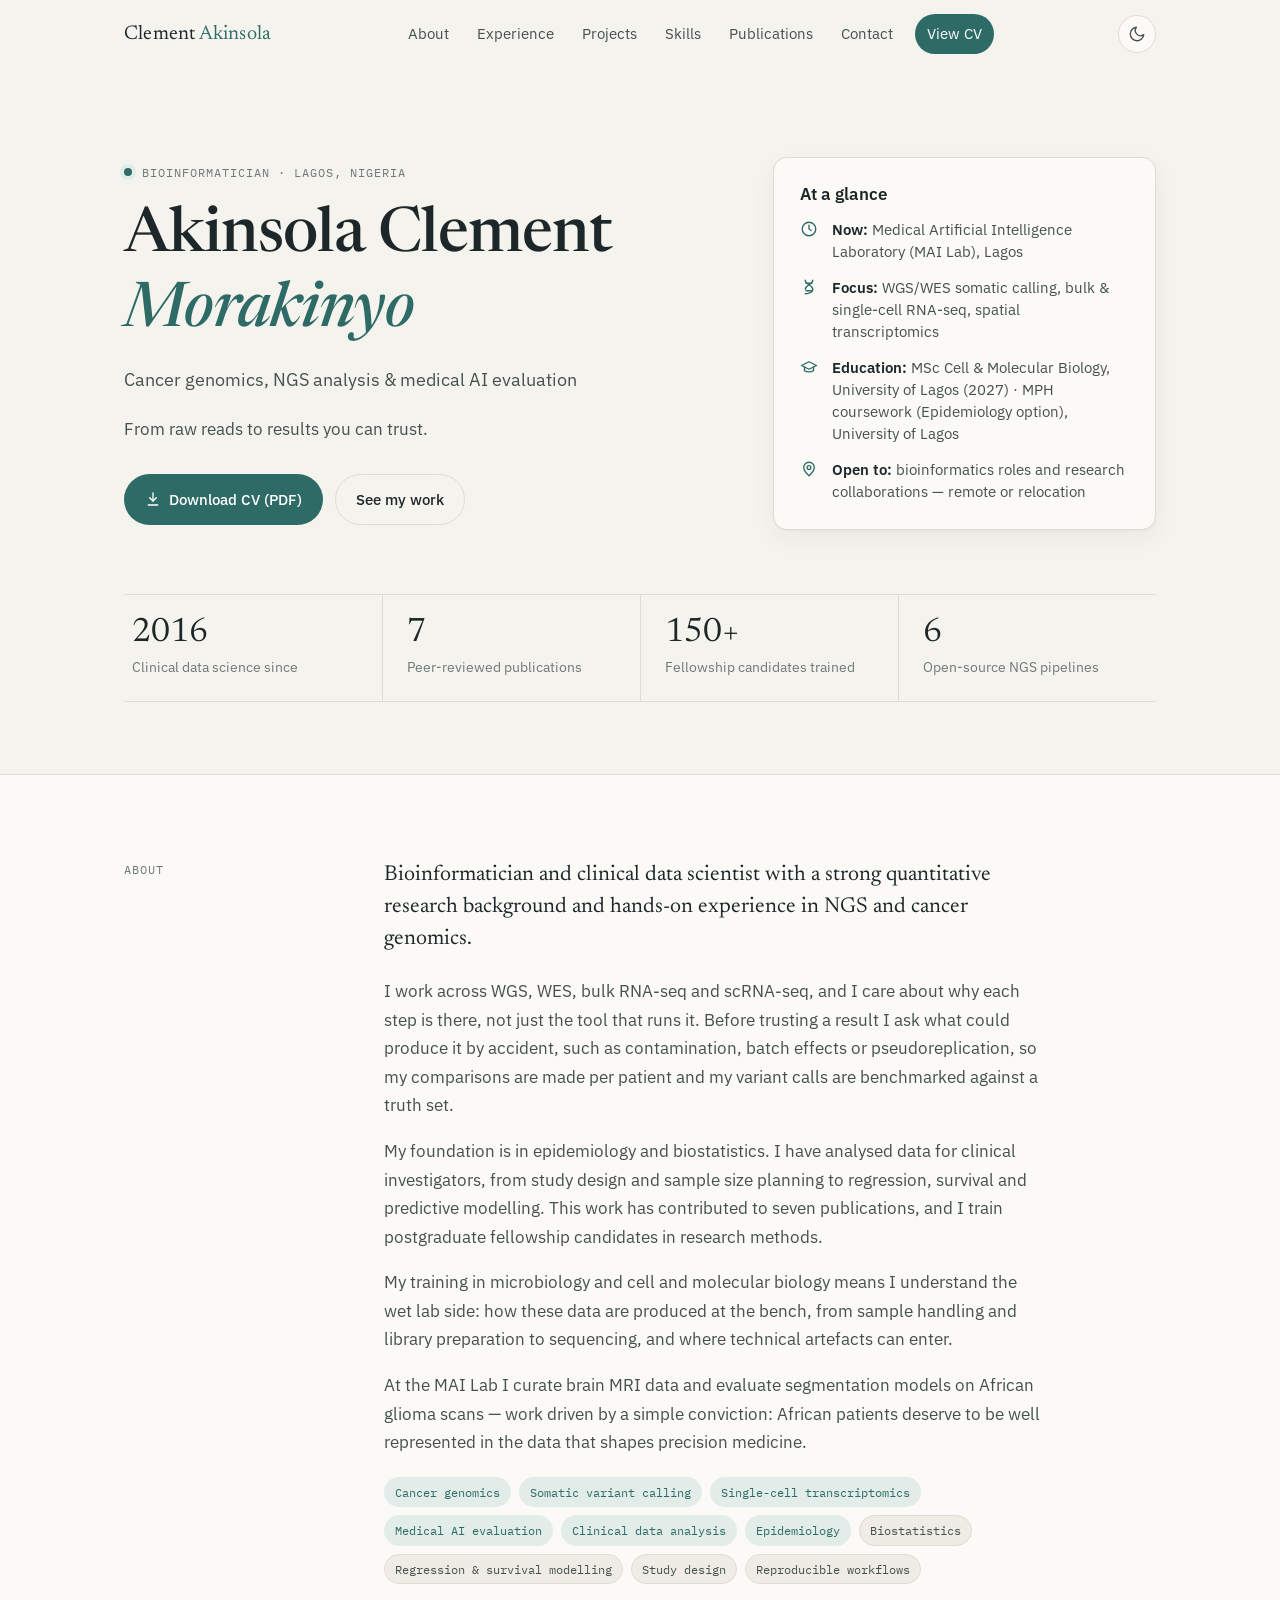
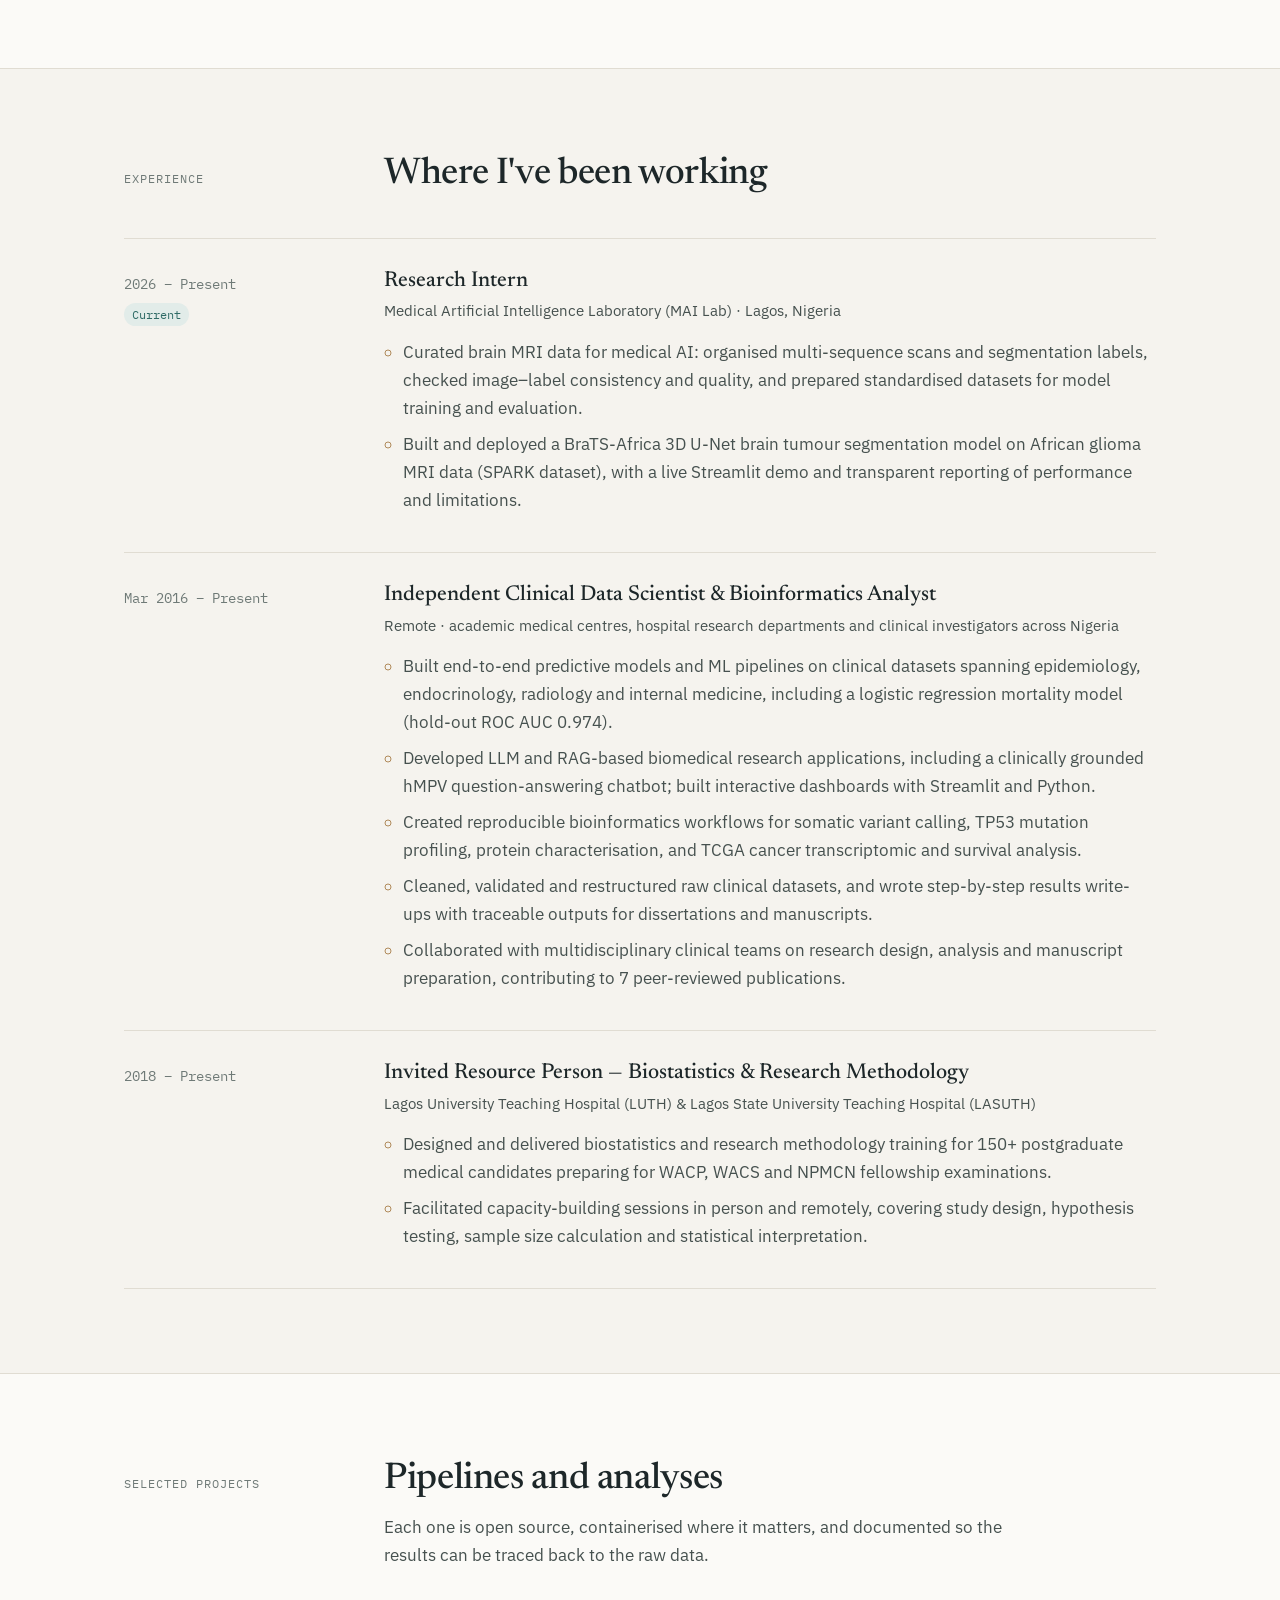
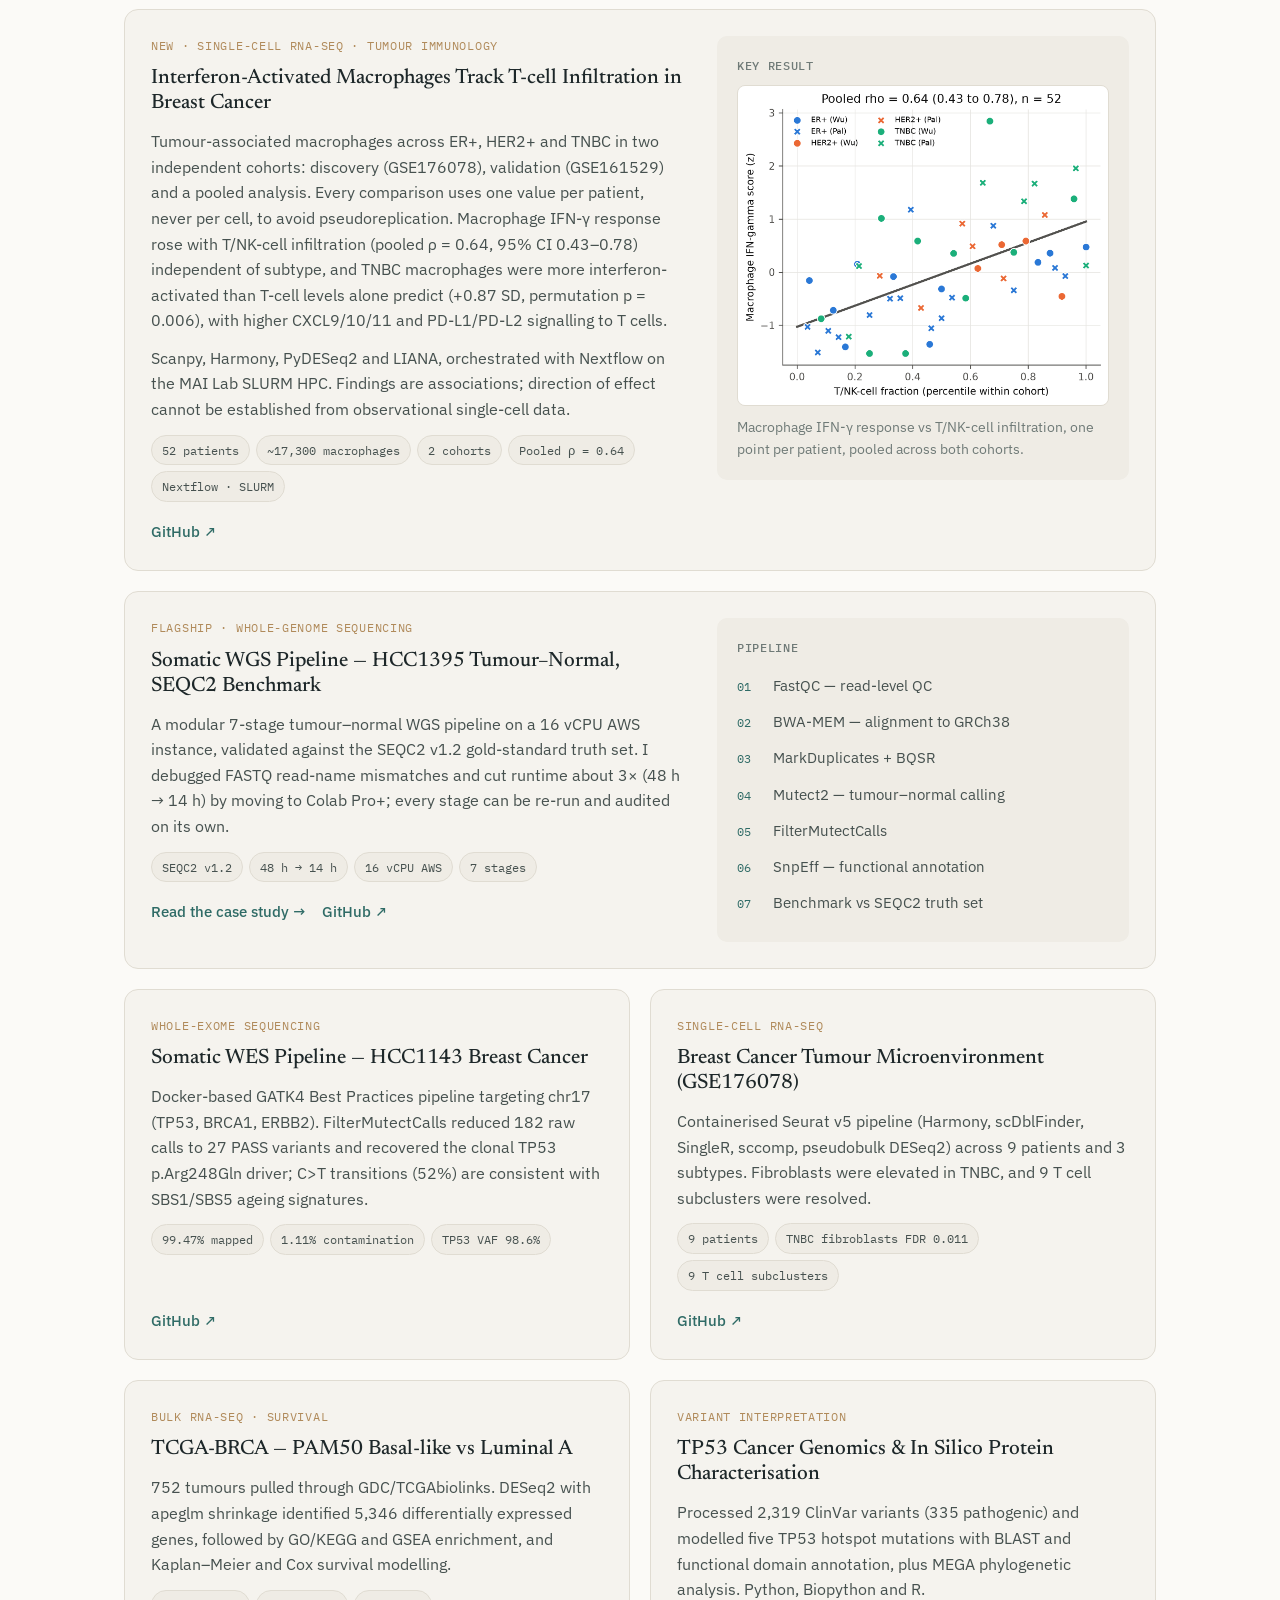
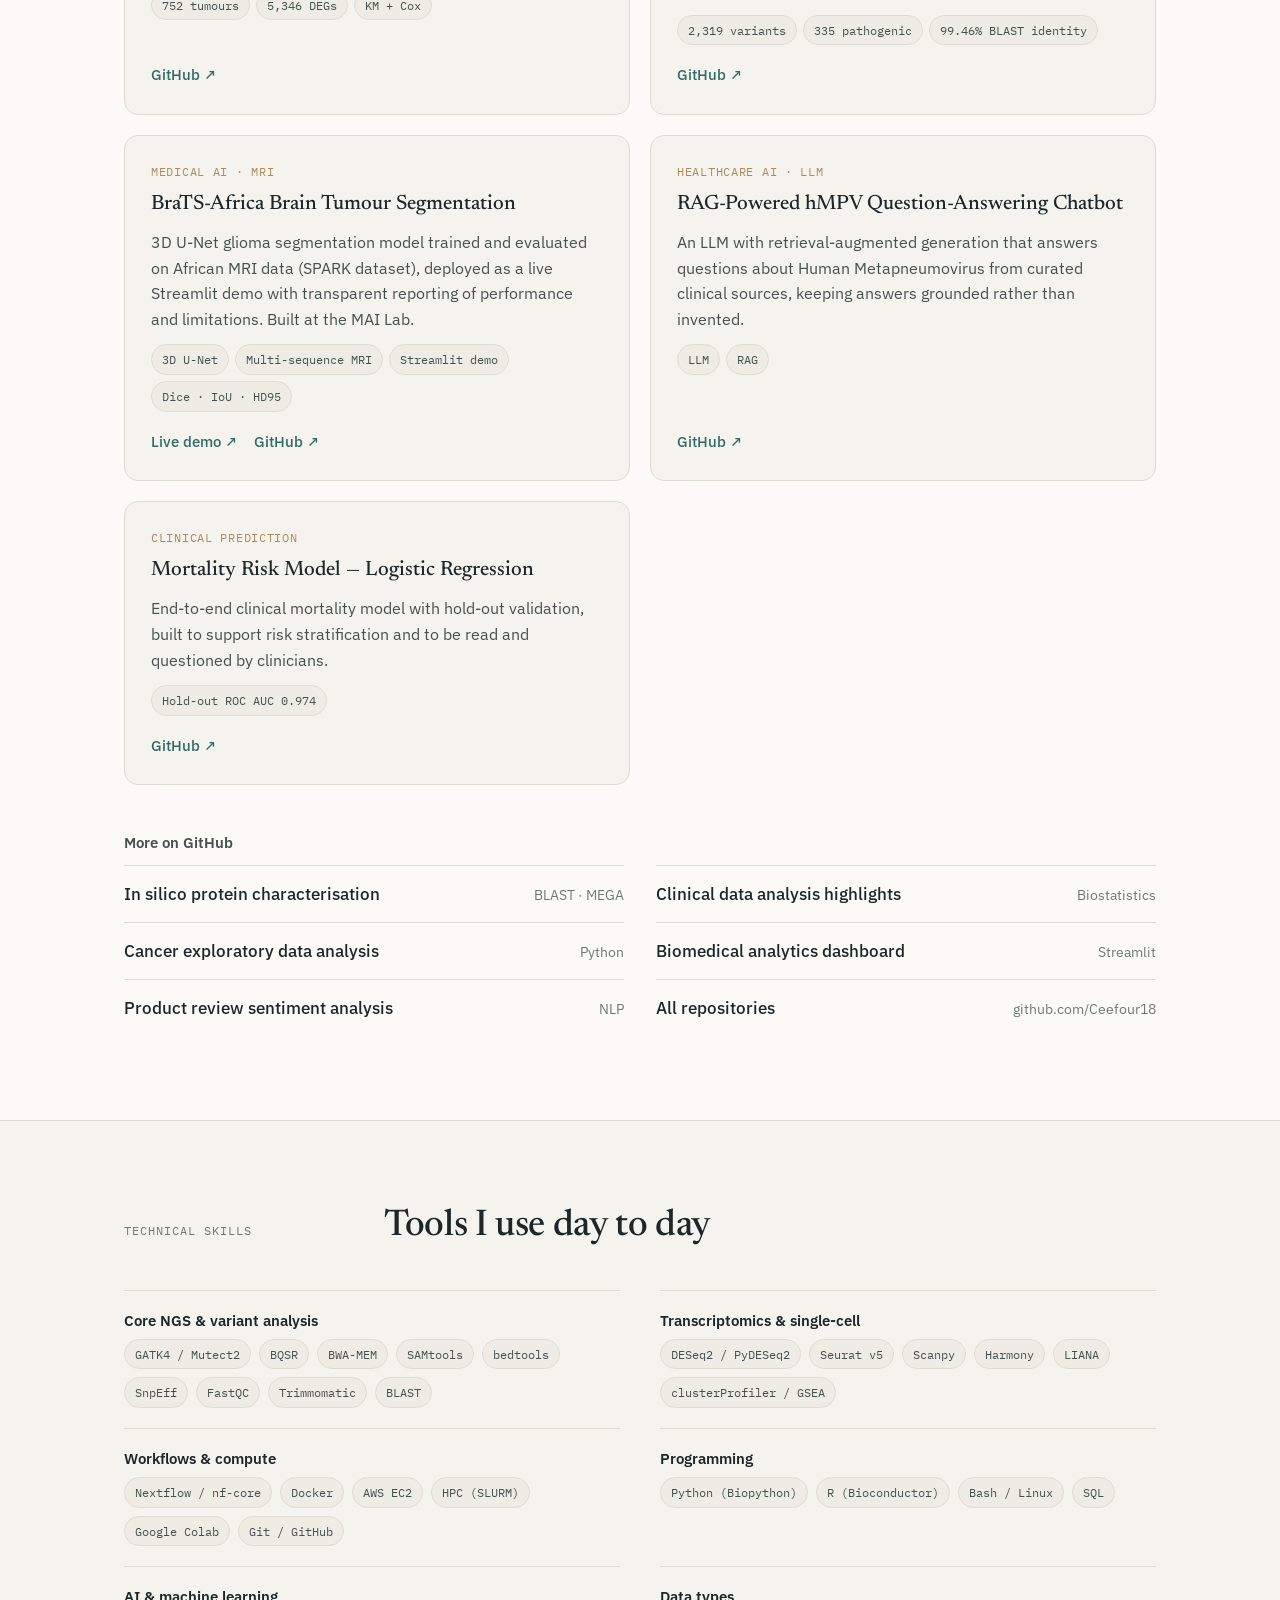
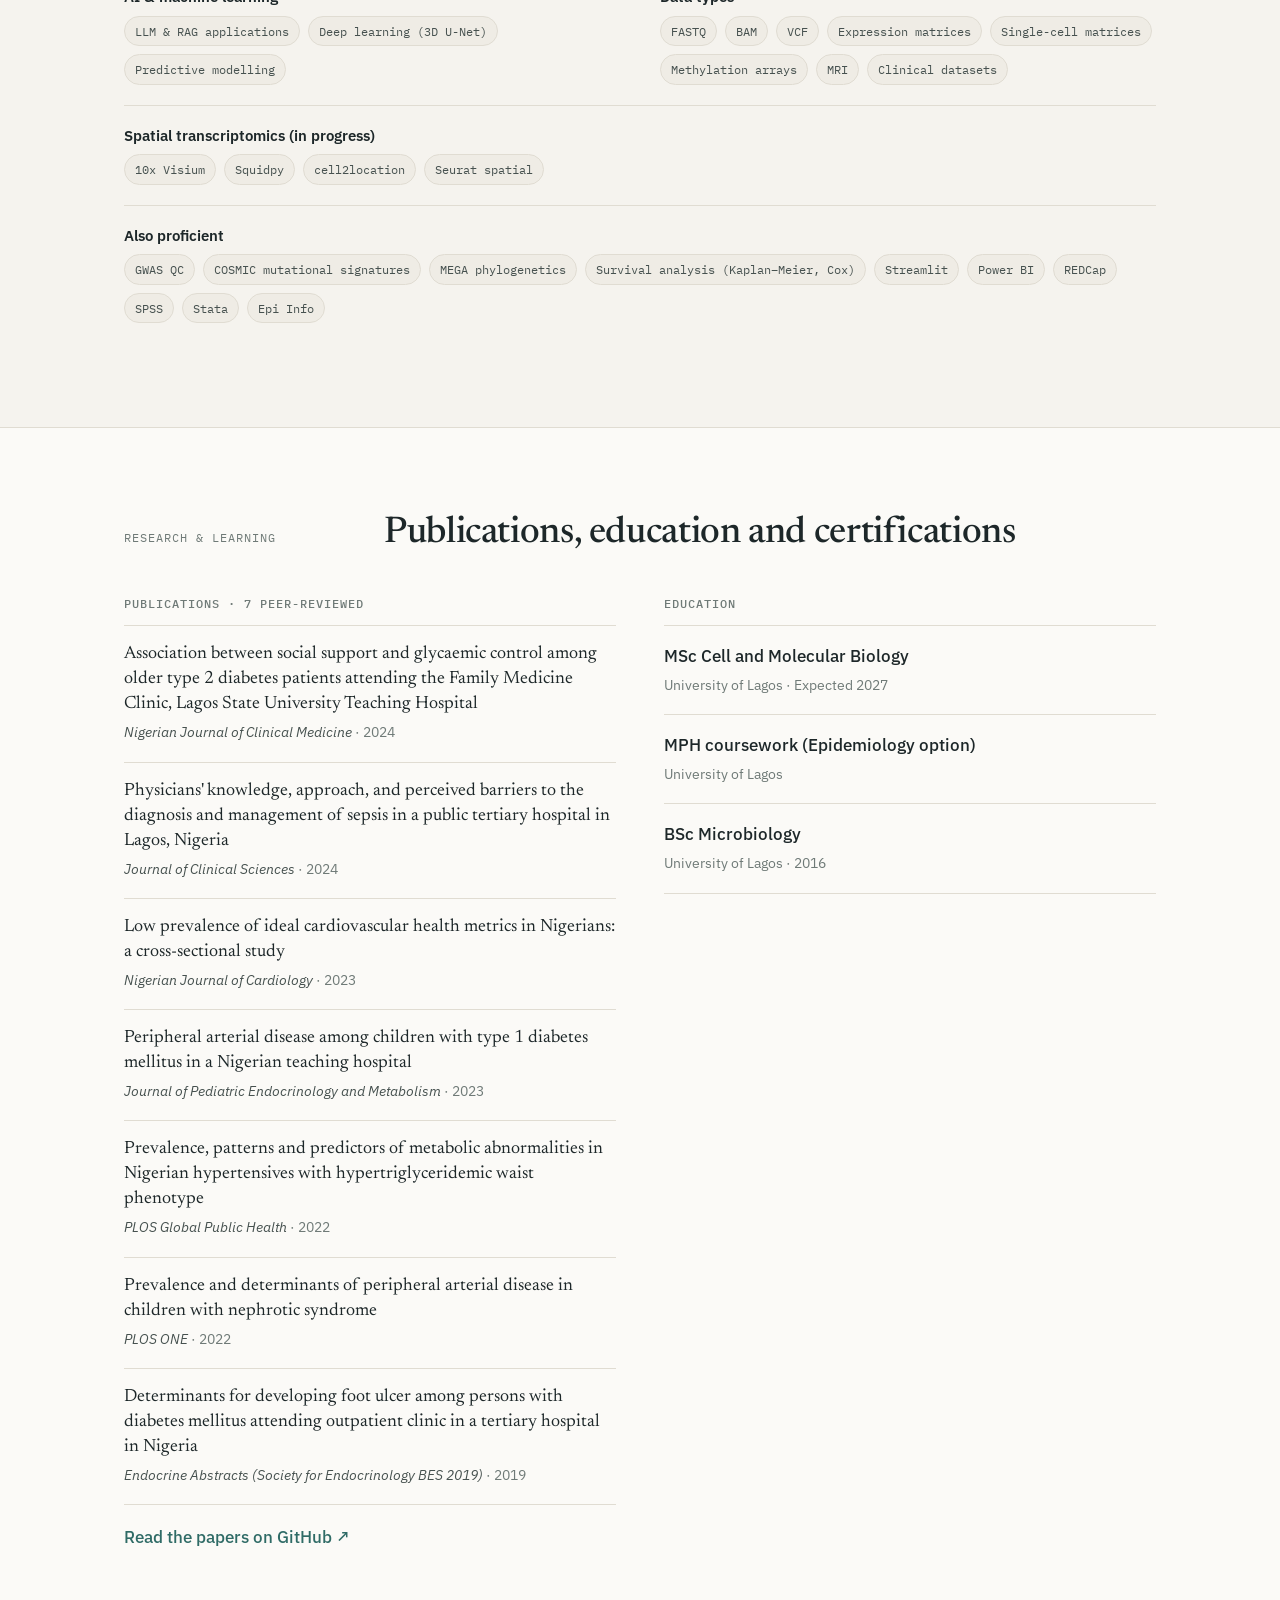
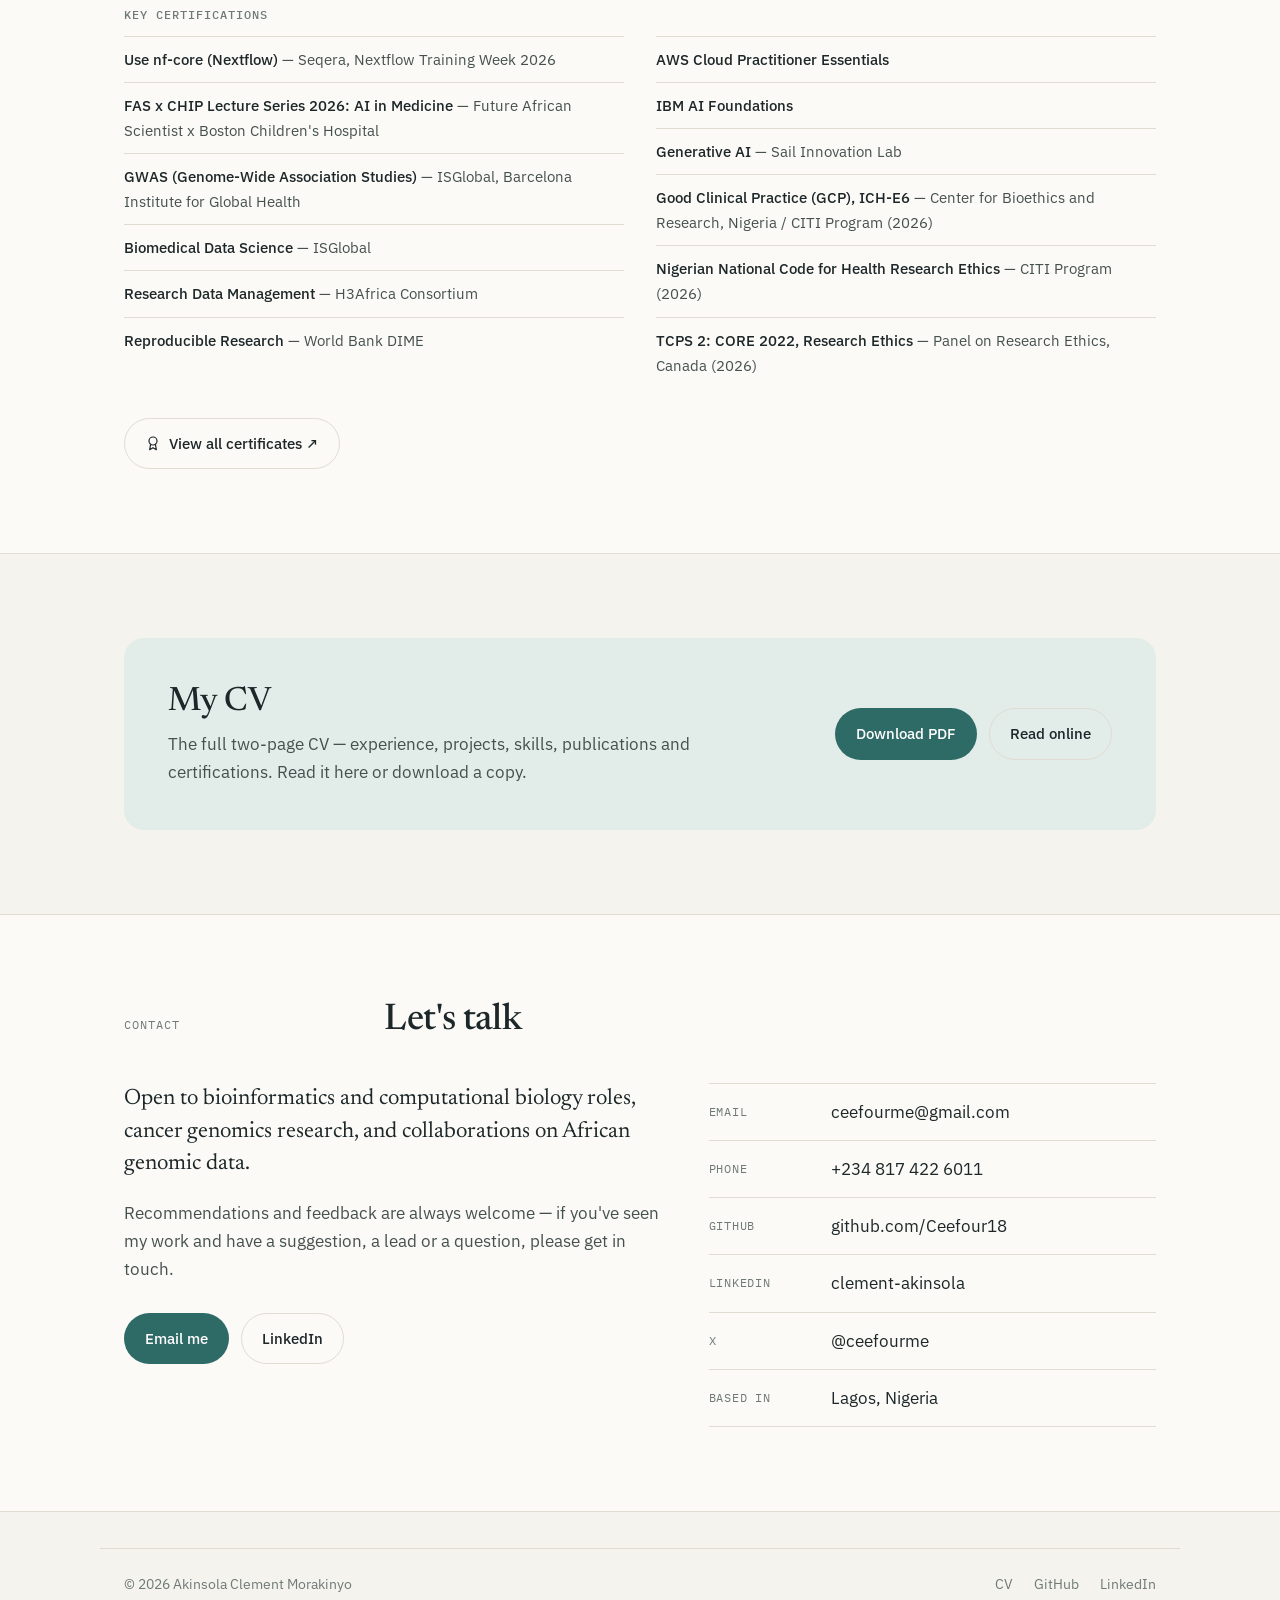
==== commit 50cf52dd: "Add Good Clinical Practice certificate and refine homepage tagline - List GCP (ICH-E6) certificate o" ====
--- a/index.html
+++ b/index.html
@@ -9,7 +9,7 @@
 	<meta name="author" content="Akinsola Clement Morakinyo" />
 	<meta name="robots" content="index, follow" />
 	<meta property="og:title" content="Clement Akinsola — Bioinformatician" />
-	<meta property="og:description" content="Cancer genomics, NGS analysis and AI model evaluation. Reproducible, containerised workflows grounded in clinical research." />
+	<meta property="og:description" content="Cancer genomics, NGS analysis and medical AI evaluation. Reproducible, containerised workflows grounded in clinical research." />
 	<meta property="og:type" content="website" />
 	<meta name="theme-color" content="#f5f3ee" />
 	<link rel="icon" href="data:image/svg+xml,%3Csvg xmlns='http://www.w3.org/2000/svg' viewBox='0 0 64 64'%3E%3Crect width='64' height='64' rx='14' fill='%232f6b66'/%3E%3Ctext x='32' y='43' font-family='Georgia,serif' font-size='30' fill='%23fff' text-anchor='middle'%3ECA%3C/text%3E%3C/svg%3E" />
@@ -53,7 +53,7 @@
 					<div>
 						<div class="eyebrow"><span class="dot" aria-hidden="true"></span>Bioinformatician · Lagos, Nigeria</div>
 						<h1>Akinsola Clement <em>Morakinyo</em></h1>
-						<p class="role">Cancer genomics, NGS analysis &amp; AI model evaluation</p>
+						<p class="role">Cancer genomics, NGS analysis &amp; medical AI evaluation</p>
 						<p class="lede">
 							From raw reads to results you can trust.
 						</p>
@@ -475,6 +475,7 @@
 						<li><strong>AWS Cloud Practitioner Essentials</strong></li>
 						<li><strong>IBM AI Foundations</strong></li>
 						<li><strong>Generative AI</strong> — Sail Innovation Lab</li>
+						<li><strong>Good Clinical Practice (GCP), ICH-E6</strong> — Center for Bioethics and Research, Nigeria / CITI Program (2026)</li>
 						<li><strong>Nigerian National Code for Health Research Ethics</strong> — CITI Program (2026)</li>
 						<li><strong>TCPS 2: CORE 2022, Research Ethics</strong> — Panel on Research Ethics, Canada (2026)</li>
 					</ul>
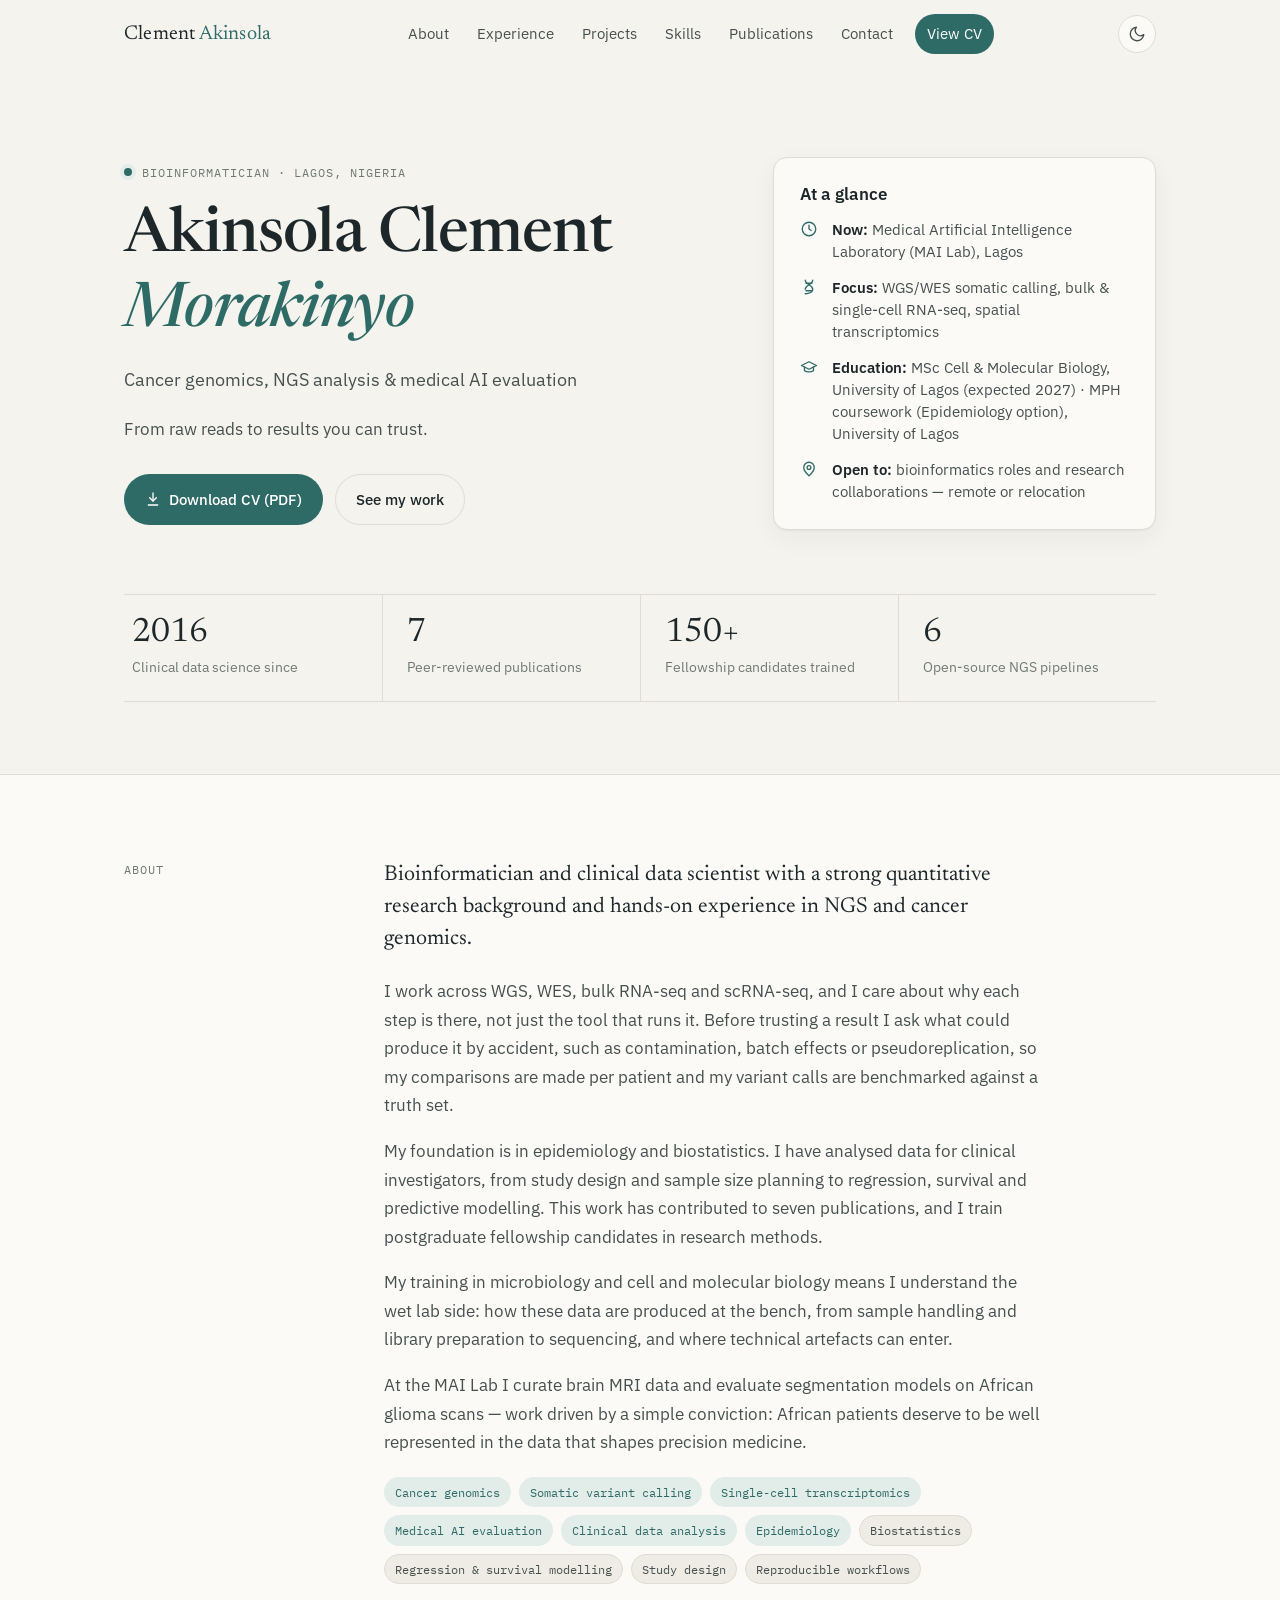
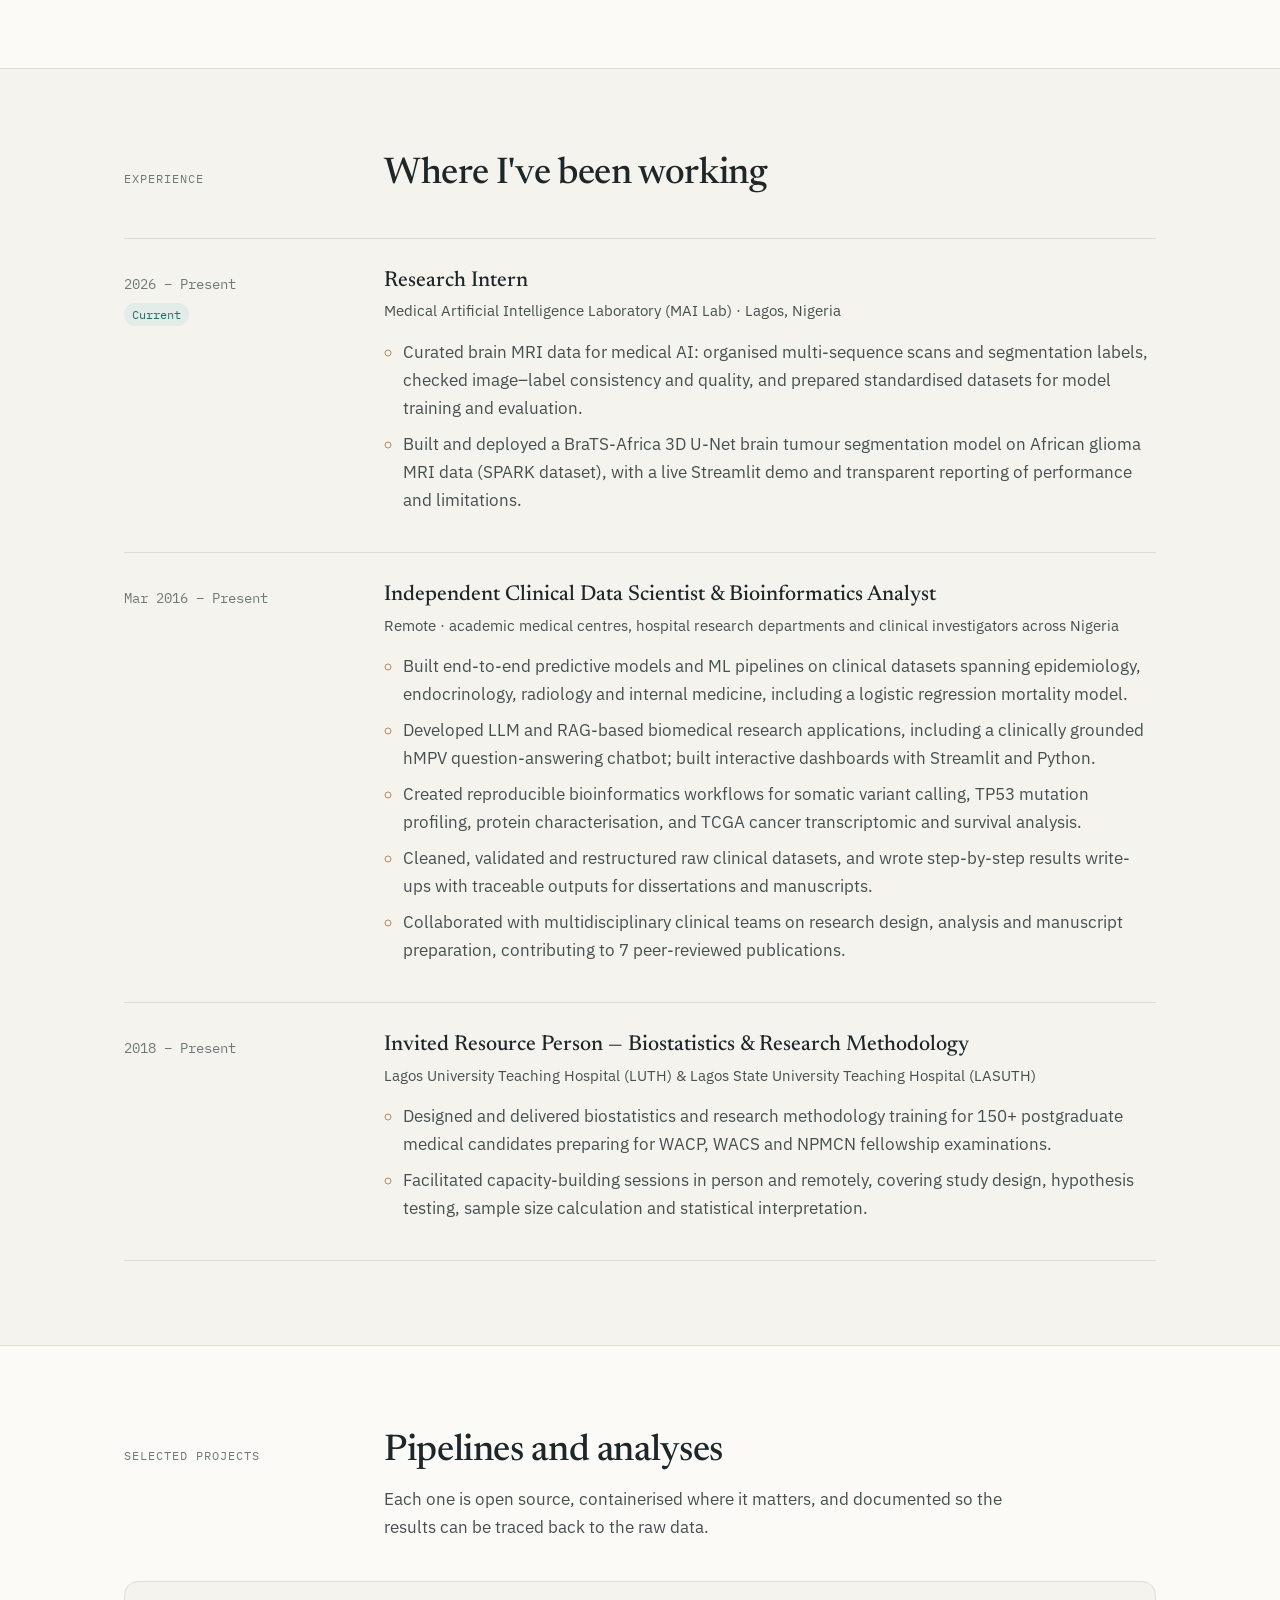
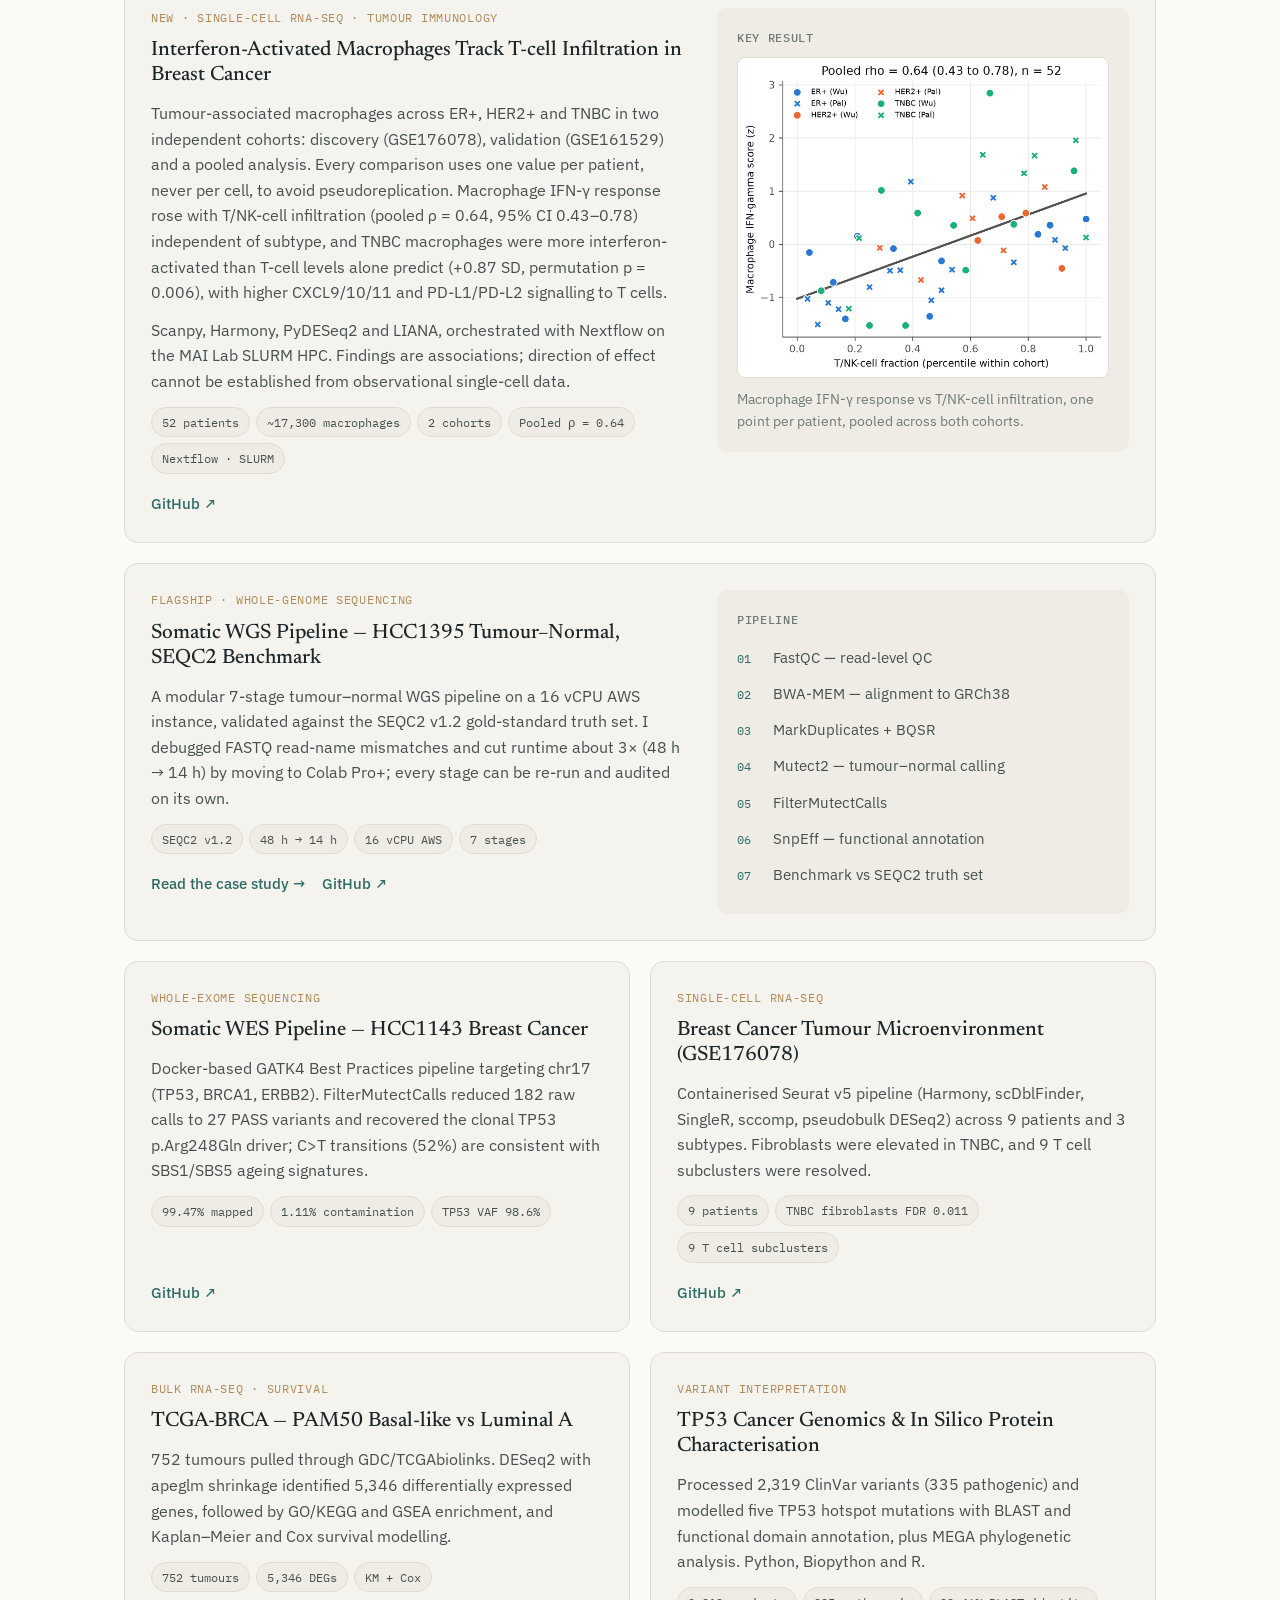
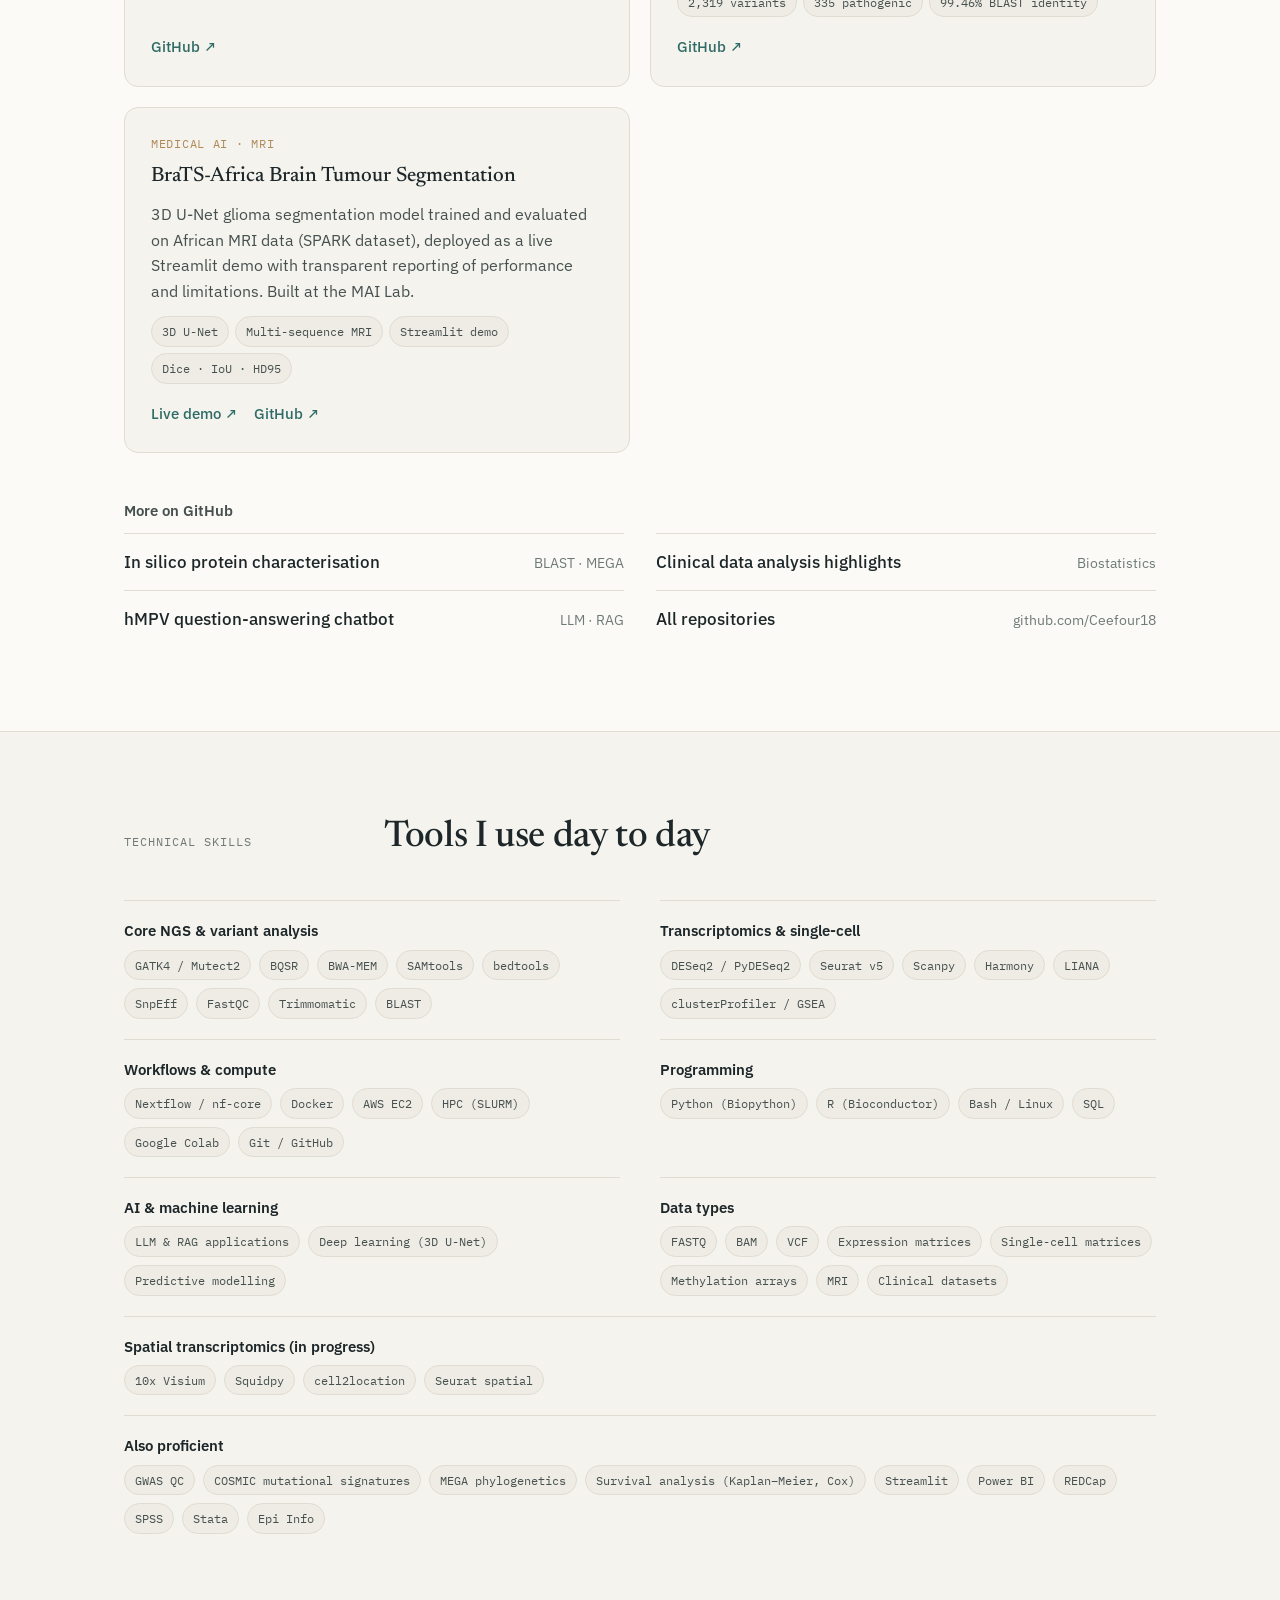
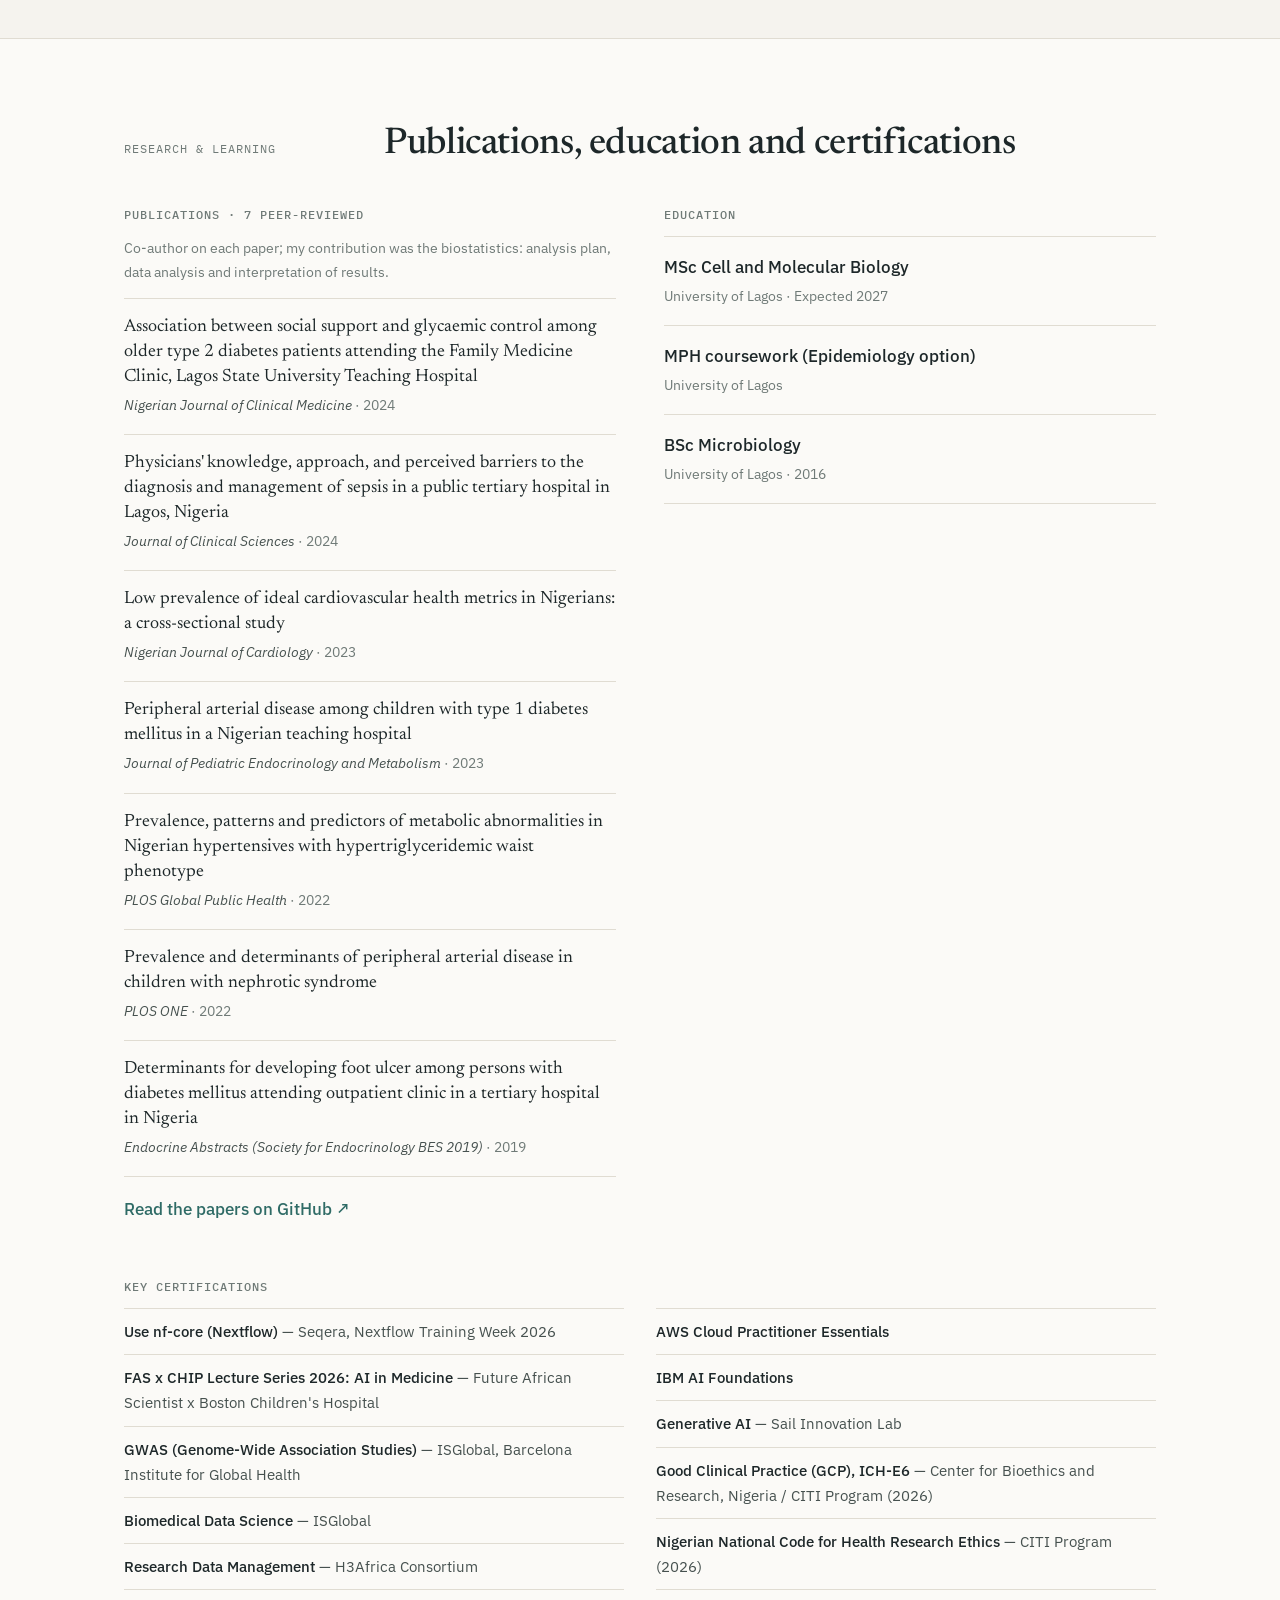
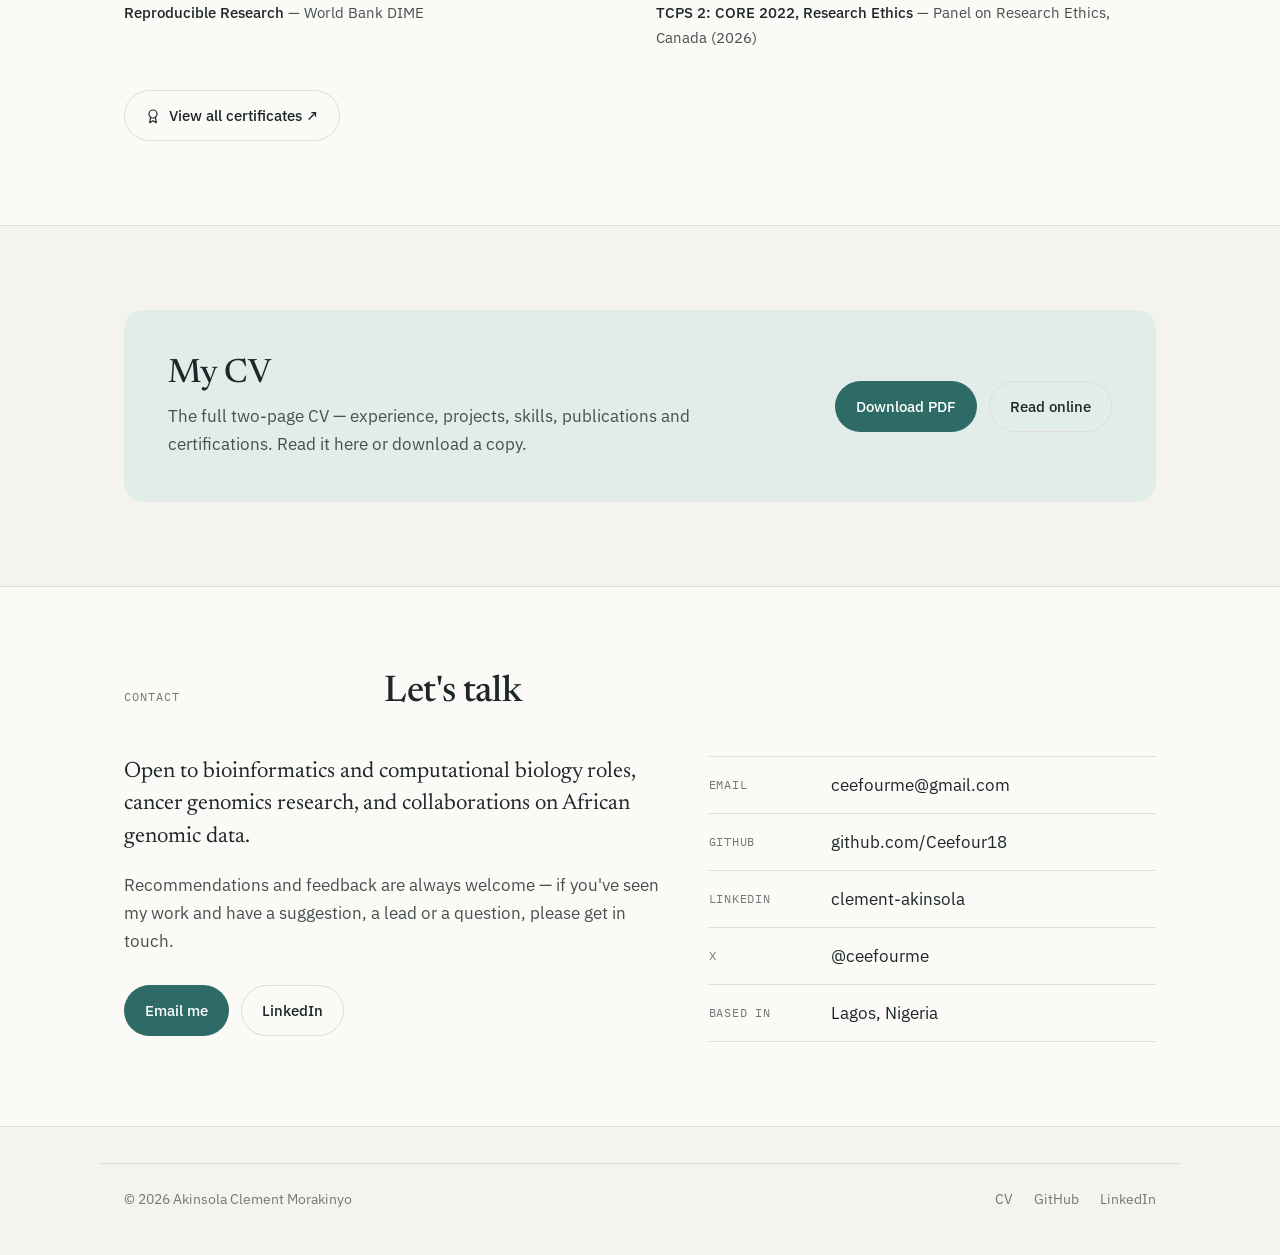
==== commit d8076a48: "Tighten portfolio content and remove unused template files - Drop hMPV and mortality-model project c" ====
--- a/index.html
+++ b/index.html
@@ -11,6 +11,9 @@
 	<meta property="og:title" content="Clement Akinsola — Bioinformatician" />
 	<meta property="og:description" content="Cancer genomics, NGS analysis and medical AI evaluation. Reproducible, containerised workflows grounded in clinical research." />
 	<meta property="og:type" content="website" />
+	<meta property="og:image" content="images/og-card.png" />
+	<meta property="og:image:alt" content="Clement Akinsola — Bioinformatician. Cancer genomics, NGS analysis and medical AI evaluation." />
+	<meta name="twitter:card" content="summary_large_image" />
 	<meta name="theme-color" content="#f5f3ee" />
 	<link rel="icon" href="data:image/svg+xml,%3Csvg xmlns='http://www.w3.org/2000/svg' viewBox='0 0 64 64'%3E%3Crect width='64' height='64' rx='14' fill='%232f6b66'/%3E%3Ctext x='32' y='43' font-family='Georgia,serif' font-size='30' fill='%23fff' text-anchor='middle'%3ECA%3C/text%3E%3C/svg%3E" />
 	<link rel="preconnect" href="https://fonts.googleapis.com" />
@@ -79,7 +82,7 @@
 							</li>
 							<li>
 								<svg width="18" height="18" viewBox="0 0 24 24" fill="none" stroke="currentColor" stroke-width="1.8" stroke-linecap="round" stroke-linejoin="round" aria-hidden="true"><path d="M22 10 12 5 2 10l10 5 10-5z"/><path d="M6 12v5c3 2 9 2 12 0v-5"/></svg>
-								<span><strong>Education:</strong> MSc Cell &amp; Molecular Biology, University of Lagos (2027) · MPH coursework (Epidemiology option), University of Lagos</span>
+								<span><strong>Education:</strong> MSc Cell &amp; Molecular Biology, University of Lagos (expected 2027) · MPH coursework (Epidemiology option), University of Lagos</span>
 							</li>
 							<li>
 								<svg width="18" height="18" viewBox="0 0 24 24" fill="none" stroke="currentColor" stroke-width="1.8" stroke-linecap="round" stroke-linejoin="round" aria-hidden="true"><path d="M12 21s-7-6.2-7-11a7 7 0 0 1 14 0c0 4.8-7 11-7 11z"/><circle cx="12" cy="10" r="2.5"/></svg>
@@ -160,7 +163,7 @@
 							<h3>Independent Clinical Data Scientist &amp; Bioinformatics Analyst</h3>
 							<div class="tl-org">Remote · academic medical centres, hospital research departments and clinical investigators across Nigeria</div>
 							<ul>
-								<li>Built end-to-end predictive models and ML pipelines on clinical datasets spanning epidemiology, endocrinology, radiology and internal medicine, including a logistic regression mortality model (hold-out ROC AUC 0.974).</li>
+								<li>Built end-to-end predictive models and ML pipelines on clinical datasets spanning epidemiology, endocrinology, radiology and internal medicine, including a logistic regression mortality model.</li>
 								<li>Developed LLM and RAG-based biomedical research applications, including a clinically grounded hMPV question-answering chatbot; built interactive dashboards with Streamlit and Python.</li>
 								<li>Created reproducible bioinformatics workflows for somatic variant calling, TP53 mutation profiling, protein characterisation, and TCGA cancer transcriptomic and survival analysis.</li>
 								<li>Cleaned, validated and restructured raw clinical datasets, and wrote step-by-step results write-ups with traceable outputs for dissertations and manuscripts.</li>
@@ -312,27 +315,6 @@
 							<a href="https://github.com/Ceefour18/brats-africa-3dunet-segmentation" target="_blank" rel="noopener">GitHub ↗</a>
 						</div>
 					</article>
-
-					<article class="project reveal">
-						<span class="kicker">Healthcare AI · LLM</span>
-						<h3><a href="https://github.com/Ceefour18/HMPV" target="_blank" rel="noopener">RAG-Powered hMPV Question-Answering Chatbot</a></h3>
-						<p>An LLM with retrieval-augmented generation that answers questions about Human Metapneumovirus from curated clinical sources, keeping answers grounded rather than invented.</p>
-						<div class="metrics">
-							<span class="chip">LLM</span>
-							<span class="chip">RAG</span>
-						</div>
-						<div class="project-links"><a href="https://github.com/Ceefour18/HMPV" target="_blank" rel="noopener">GitHub ↗</a></div>
-					</article>
-
-					<article class="project reveal">
-						<span class="kicker">Clinical prediction</span>
-						<h3><a href="https://github.com/Ceefour18/Predicting-mortality-using-logistic-regression" target="_blank" rel="noopener">Mortality Risk Model — Logistic Regression</a></h3>
-						<p>End-to-end clinical mortality model with hold-out validation, built to support risk stratification and to be read and questioned by clinicians.</p>
-						<div class="metrics">
-							<span class="chip">Hold-out ROC AUC 0.974</span>
-						</div>
-						<div class="project-links"><a href="https://github.com/Ceefour18/Predicting-mortality-using-logistic-regression" target="_blank" rel="noopener">GitHub ↗</a></div>
-					</article>
 				</div>
 
 				<div class="other-work reveal">
@@ -340,9 +322,7 @@
 					<ul class="link-list">
 						<li><a href="https://github.com/Ceefour18/In_Silico_Characterization_protein" target="_blank" rel="noopener">In silico protein characterisation</a><span>BLAST · MEGA</span></li>
 						<li><a href="https://github.com/Ceefour18/Analysis-Highlight" target="_blank" rel="noopener">Clinical data analysis highlights</a><span>Biostatistics</span></li>
-						<li><a href="https://github.com/Ceefour18/Cancer_Exploratory" target="_blank" rel="noopener">Cancer exploratory data analysis</a><span>Python</span></li>
-						<li><a href="https://github.com/Ceefour18/Streamlitapp" target="_blank" rel="noopener">Biomedical analytics dashboard</a><span>Streamlit</span></li>
-						<li><a href="https://github.com/Ceefour18/Beats-by-Dre-Consumer-Insights" target="_blank" rel="noopener">Product review sentiment analysis</a><span>NLP</span></li>
+						<li><a href="https://github.com/Ceefour18/HMPV" target="_blank" rel="noopener">hMPV question-answering chatbot</a><span>LLM · RAG</span></li>
 						<li><a href="https://github.com/Ceefour18" target="_blank" rel="noopener">All repositories</a><span>github.com/Ceefour18</span></li>
 					</ul>
 				</div>
@@ -420,9 +400,10 @@
 				<div class="two-col reveal">
 					<div>
 						<h3 class="col-title">Publications · 7 peer-reviewed</h3>
+						<p class="pub-meta" style="display:block;margin:0 0 14px;">Co-author on each paper; my contribution was the biostatistics: analysis plan, data analysis and interpretation of results.</p>
 						<ul class="plain-list">
 							<li>
-								<a class="pub-title" href="https://github.com/Ceefour18/Peer-reviewed-Publication" target="_blank" rel="noopener">Association between social support and glycaemic control among older type 2 diabetes patients attending the Family Medicine Clinic, Lagos State University Teaching Hospital</a>
+								<a class="pub-title" href="https://ajol.info/index.php/njcm/article/view/275091" target="_blank" rel="noopener">Association between social support and glycaemic control among older type 2 diabetes patients attending the Family Medicine Clinic, Lagos State University Teaching Hospital</a>
 								<span class="pub-meta"><em>Nigerian Journal of Clinical Medicine</em> · 2024</span>
 							</li>
 							<li>
@@ -523,7 +504,6 @@
 					</div>
 					<ul class="contact-list">
 						<li><span class="k">Email</span><a href="mailto:ceefourme@gmail.com">ceefourme@gmail.com</a></li>
-						<li><span class="k">Phone</span><a href="tel:+2348174226011">+234 817 422 6011</a></li>
 						<li><span class="k">GitHub</span><a href="https://github.com/Ceefour18" target="_blank" rel="noopener">github.com/Ceefour18</a></li>
 						<li><span class="k">LinkedIn</span><a href="https://www.linkedin.com/in/clement-akinsola/" target="_blank" rel="noopener">clement-akinsola</a></li>
 						<li><span class="k">X</span><a href="https://x.com/ceefourme" target="_blank" rel="noopener">@ceefourme</a></li>
